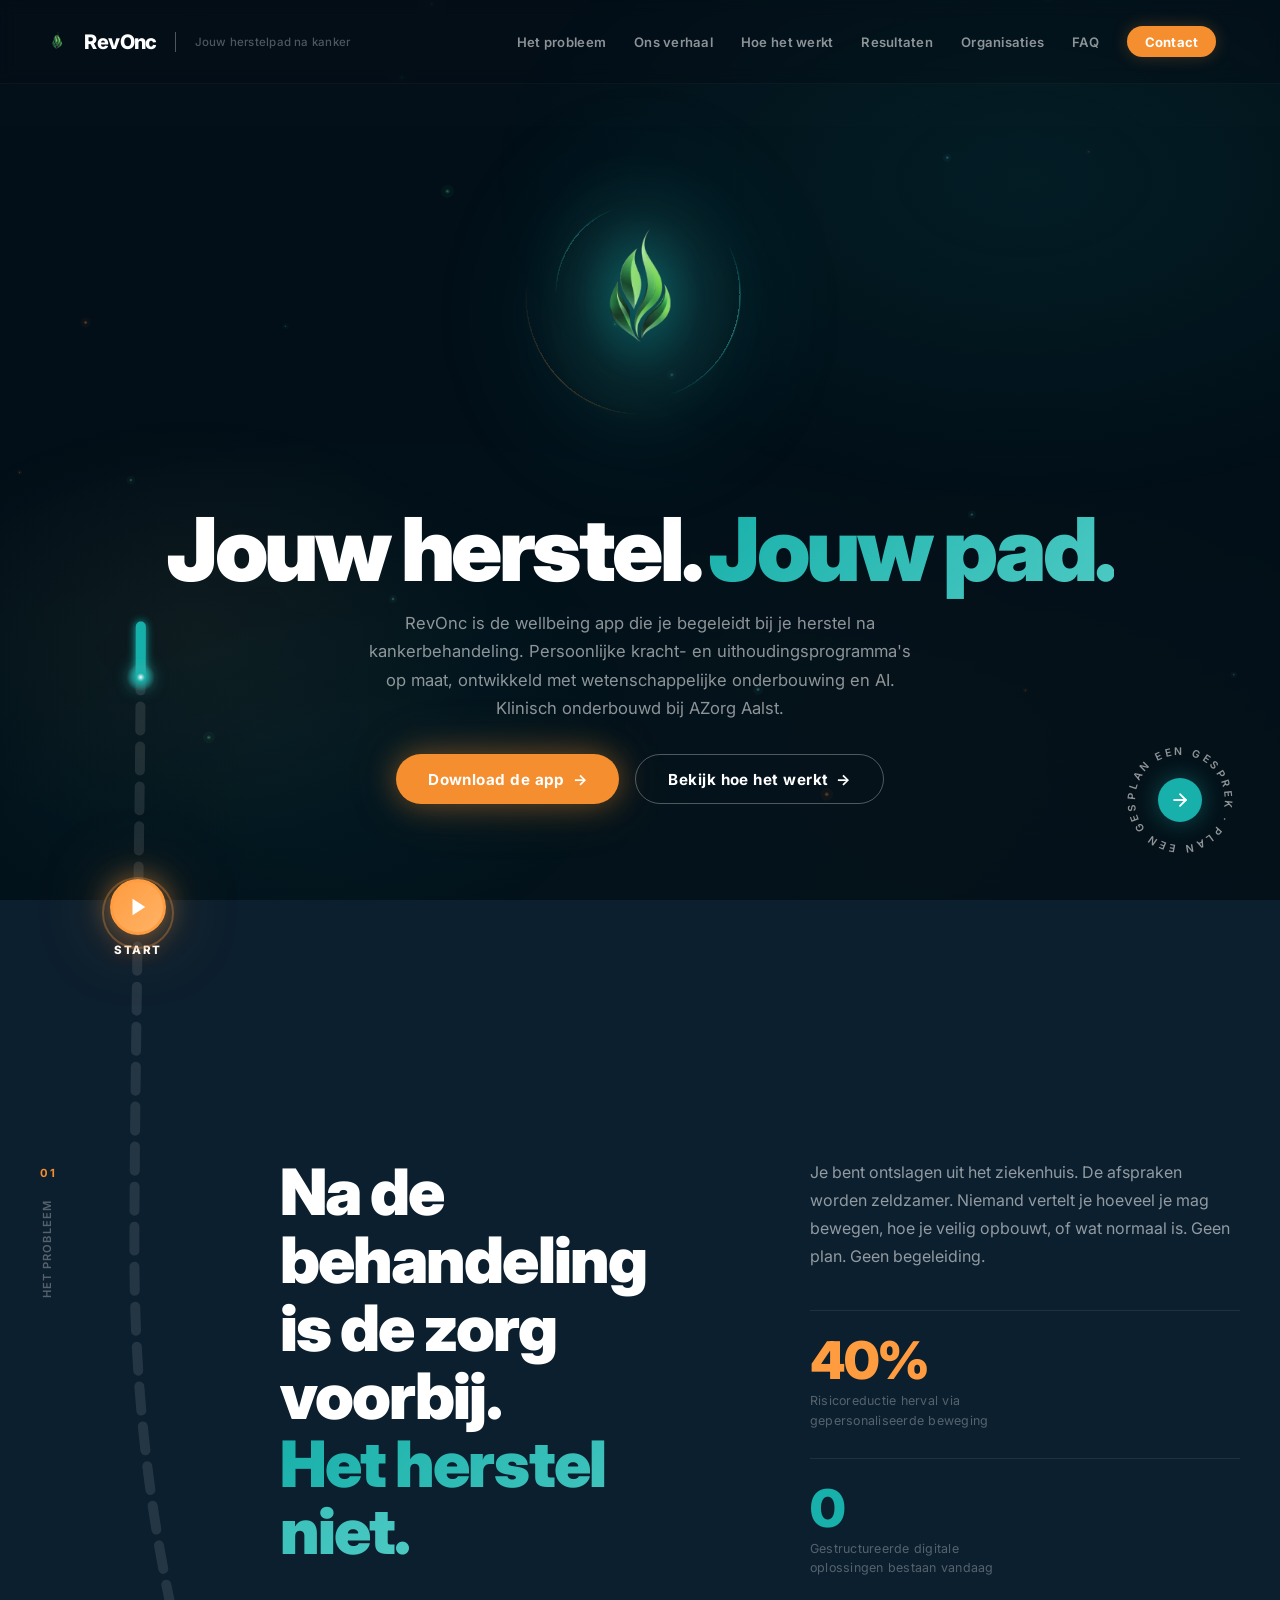
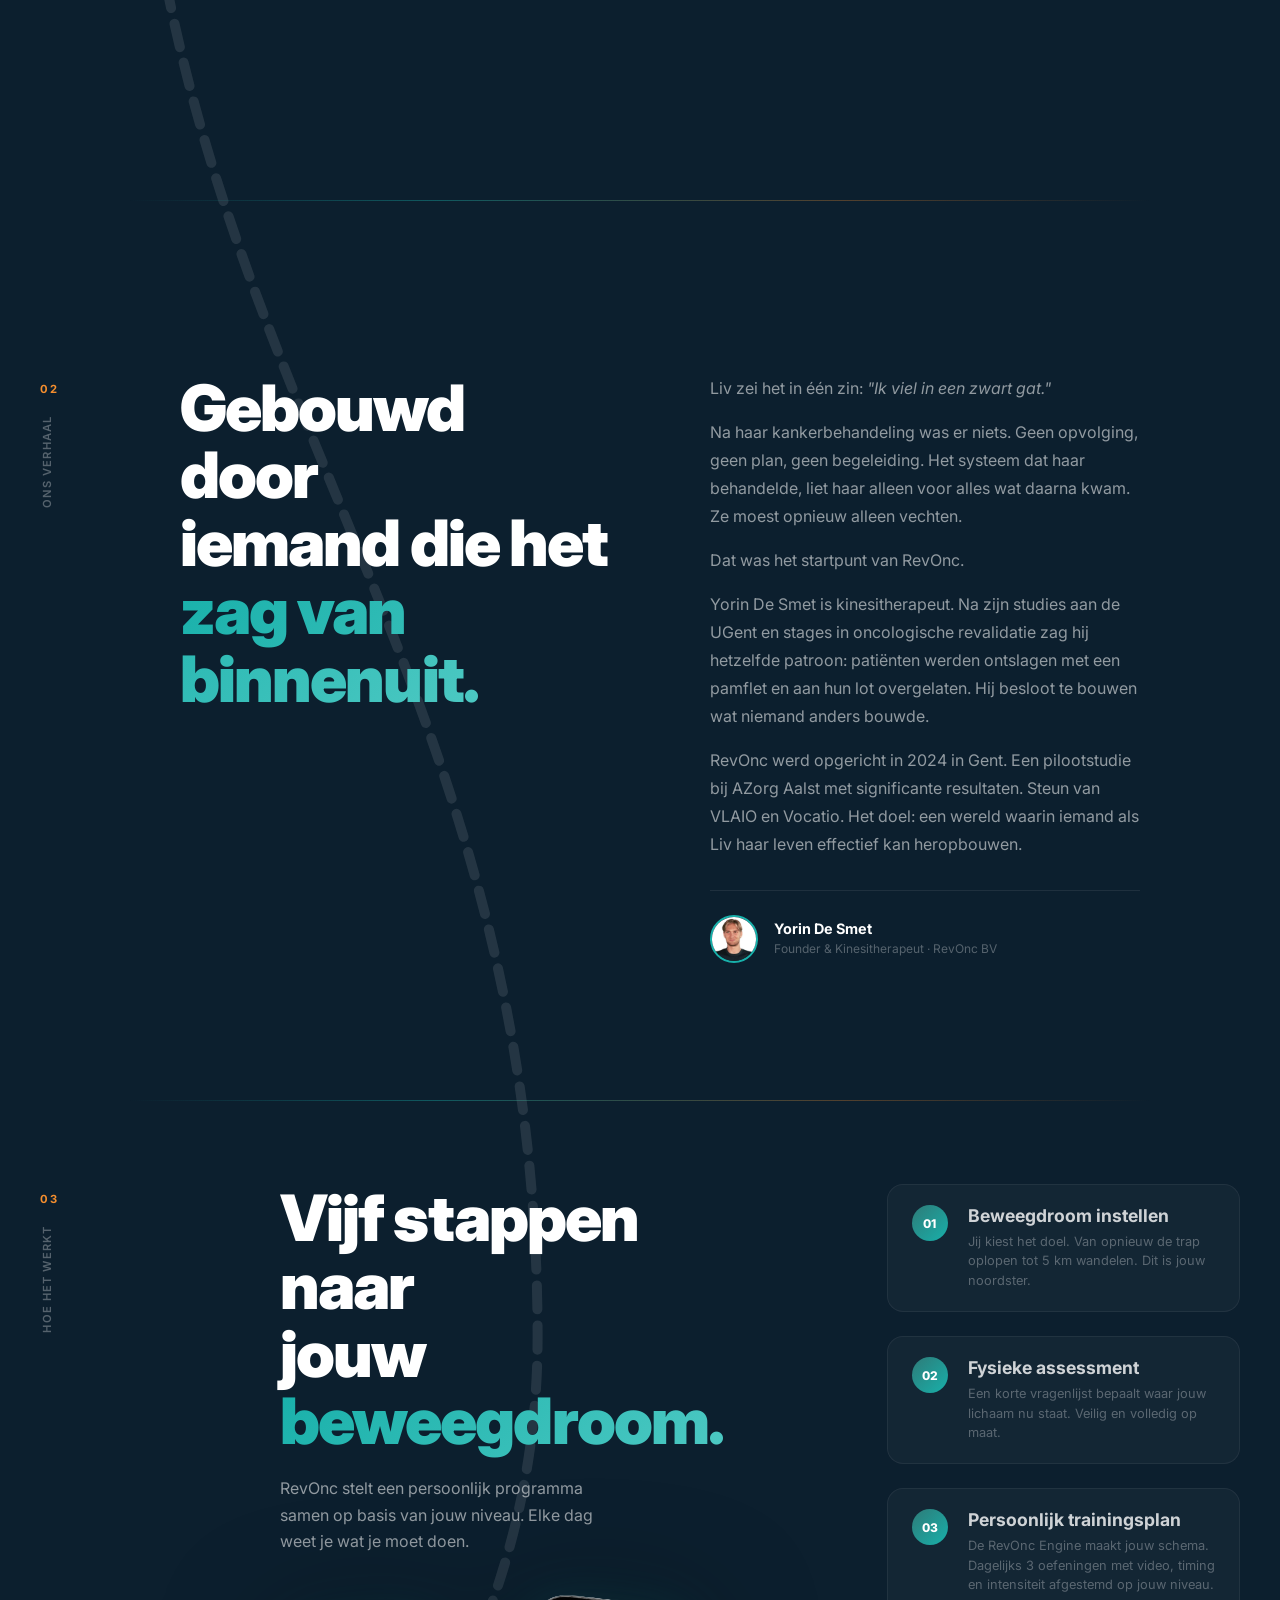
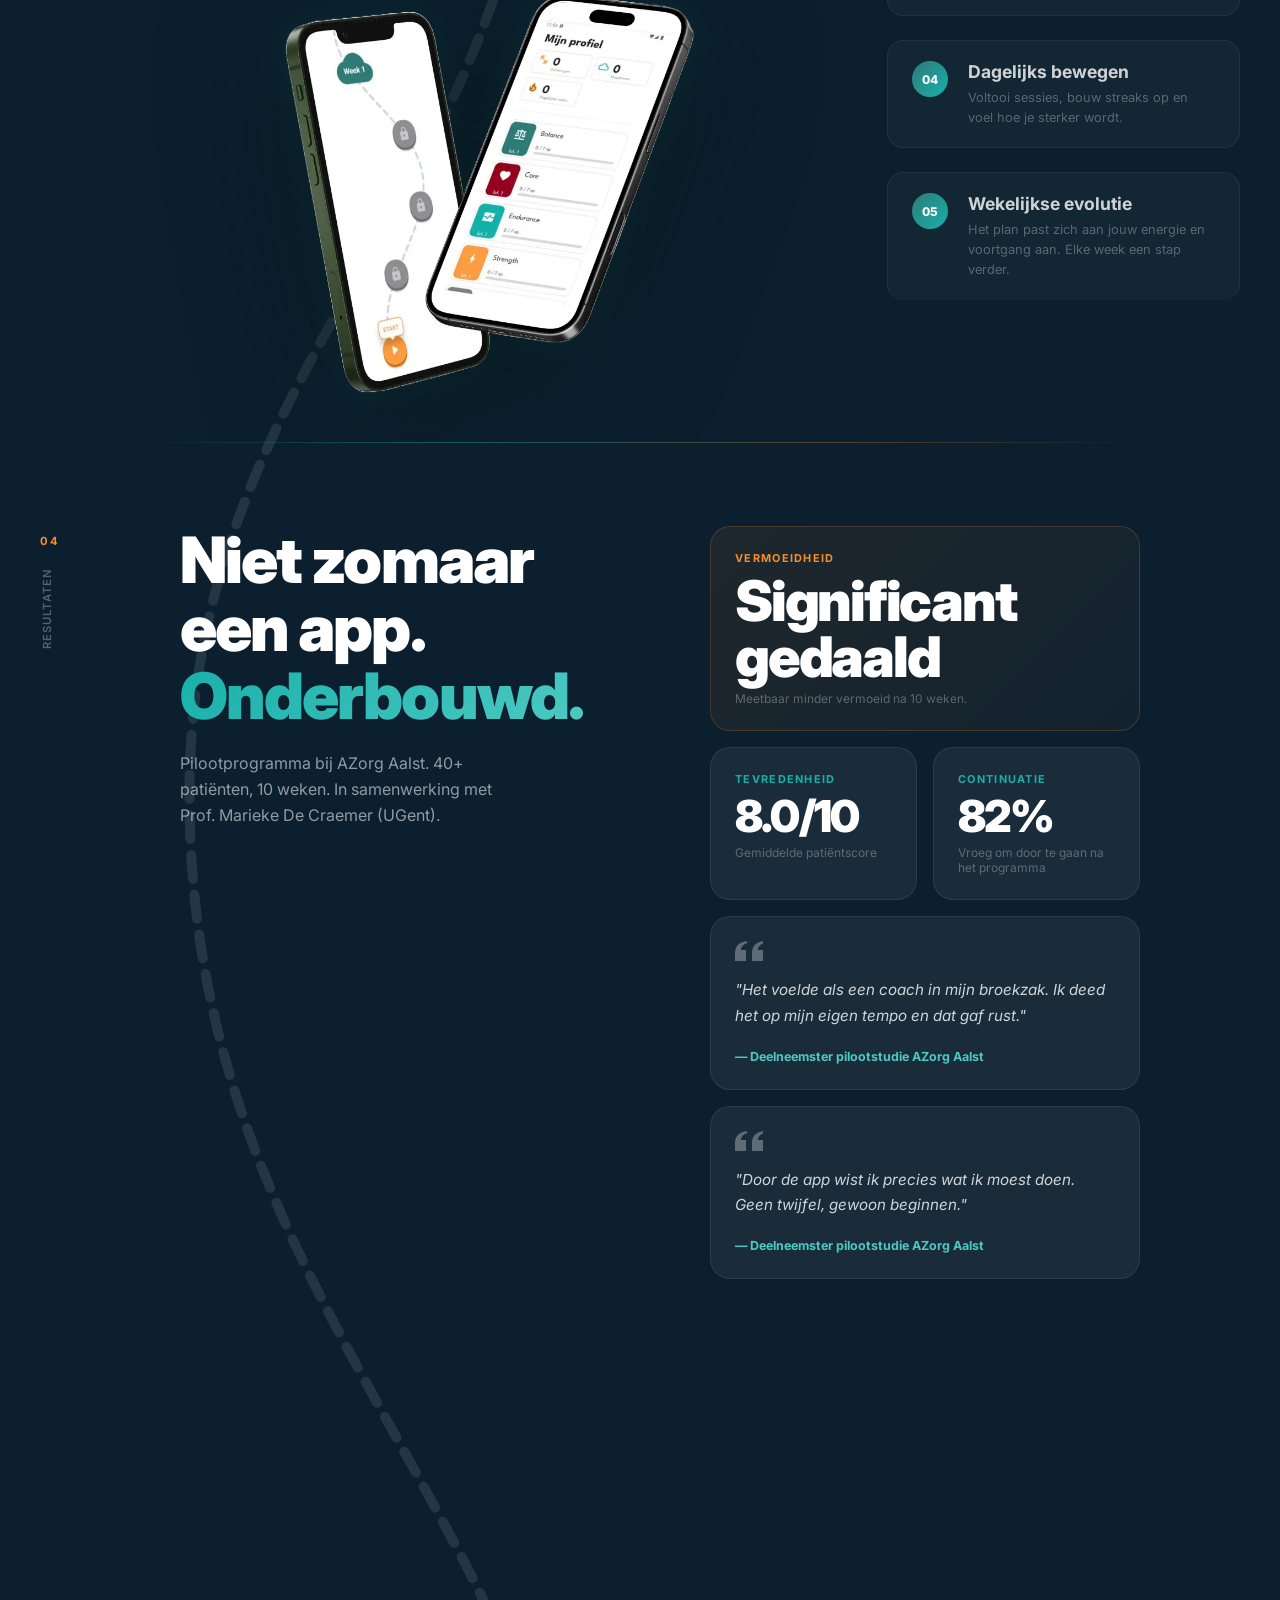
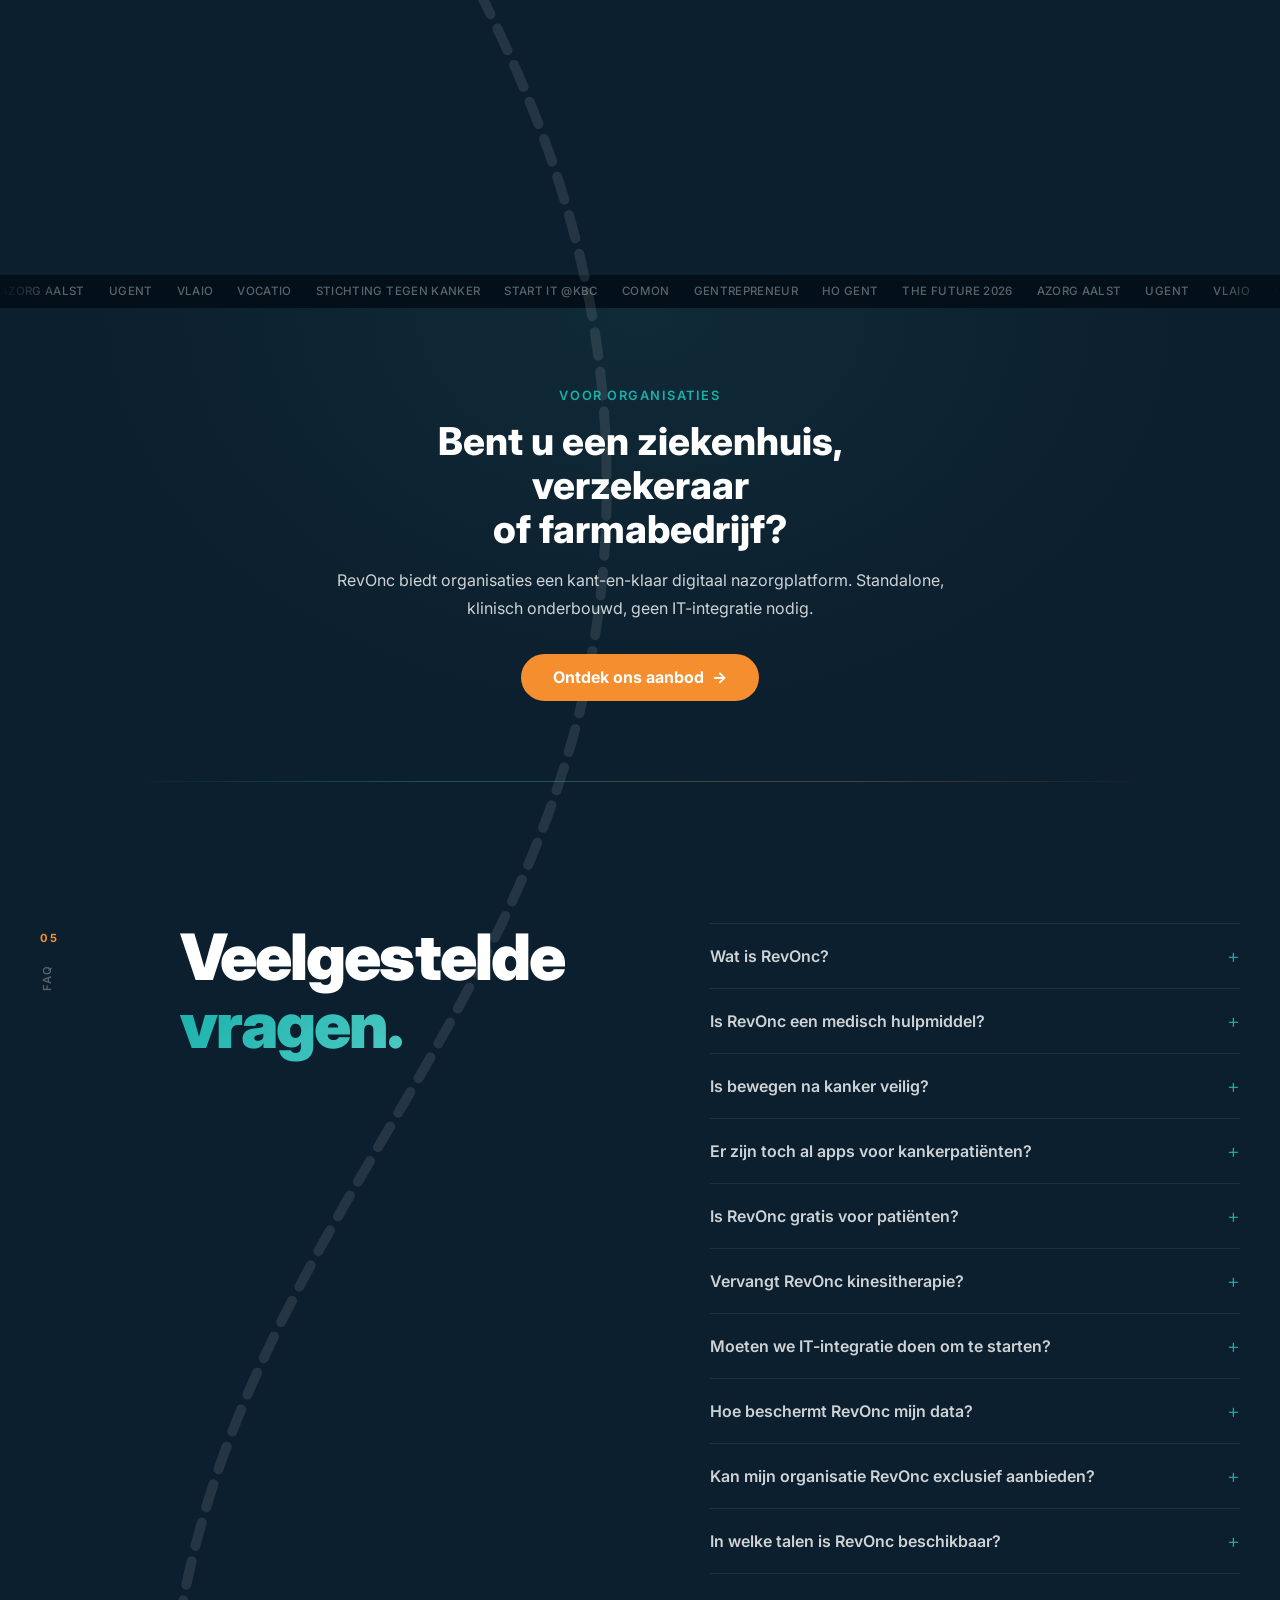
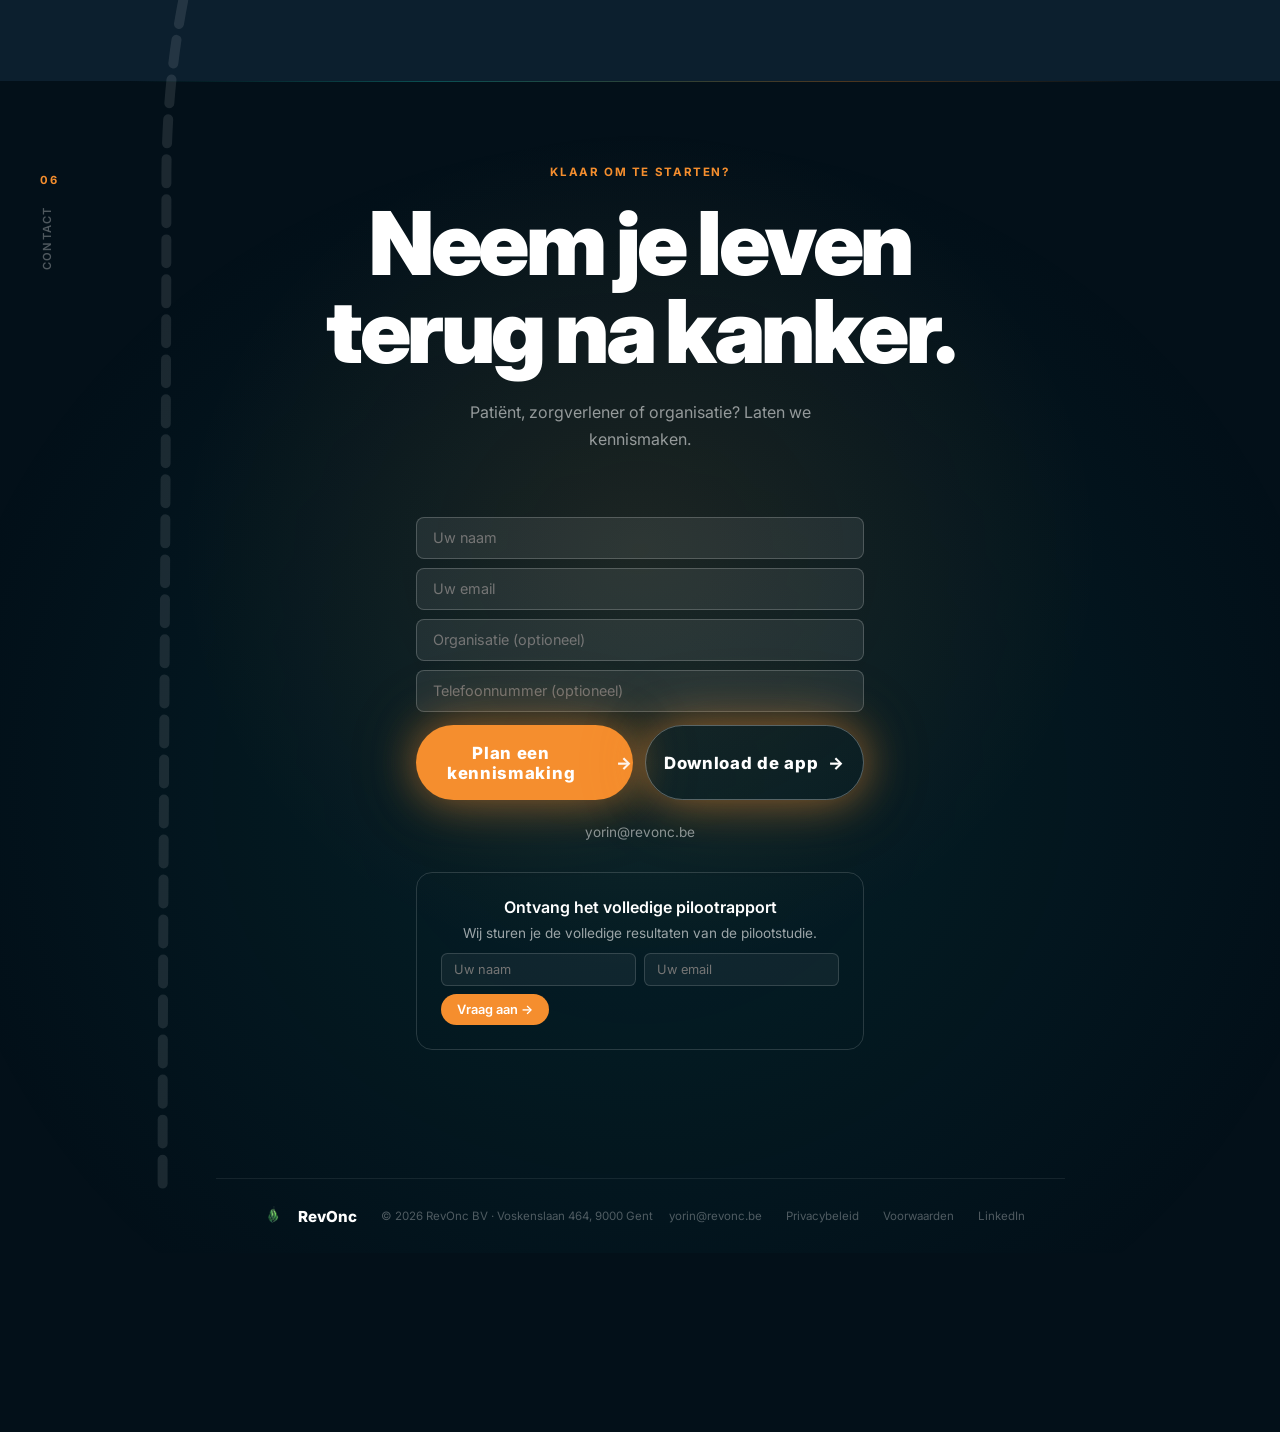
==== index.html @ f764481b "Add files via upload" ====
<!DOCTYPE html>
<html lang="nl">
<head>
  <meta charset="UTF-8" />
  <meta name="viewport" content="width=device-width, initial-scale=1.0" />
  <title>RevOnc — Neem je leven terug na kanker</title>
  <meta name="description" content="RevOnc helpt ex-kankerpatiënten sterker te worden na de behandeling. Gepersonaliseerde beweegprogramma's, dagelijkse begeleiding en wetenschappelijke onderbouwing. Gratis op iOS en Android." />
  <link rel="preconnect" href="https://fonts.googleapis.com" />
  <link rel="preconnect" href="https://fonts.gstatic.com" crossorigin />
  <link href="https://fonts.googleapis.com/css2?family=Inter:ital,wght@0,300;0,400;0,500;0,600;0,700;0,800;0,900;1,300;1,400&display=swap" rel="stylesheet" />
  <link rel="stylesheet" href="css/style_v2.css?v=14" />

  <!-- FAQPage Schema (JSON-LD) for GEO/SEO -->
  <script type="application/ld+json">
  {
    "@context": "https://schema.org",
    "@type": "FAQPage",
    "mainEntity": [
      {
        "@type": "Question",
        "name": "Wat is RevOnc?",
        "acceptedAnswer": {
          "@type": "Answer",
          "text": "RevOnc is een wellbeing app die je begeleidt bij je herstel na kankerbehandeling. Persoonlijke kracht- en uithoudingsprogramma's op maat van jouw niveau, ontwikkeld met wetenschappelijke onderbouwing en AI. Klinisch onderbouwd in een pilootstudie bij AZorg Aalst (43 patiënten, 10 weken). Gratis beschikbaar op iOS en Android."
        }
      },
      {
        "@type": "Question",
        "name": "Is RevOnc een medisch hulpmiddel?",
        "acceptedAnswer": {
          "@type": "Answer",
          "text": "Nee. RevOnc is een wellbeing en ondersteuningsapp. Geen MDR-classificatie, geen medisch hulpmiddel. Het vervangt geen medische zorg, maar vult het gat tussen ziekenhuisafspraken met gestructureerde begeleiding."
        }
      },
      {
        "@type": "Question",
        "name": "Is bewegen na kanker veilig?",
        "acceptedAnswer": {
          "@type": "Answer",
          "text": "Ja. Wetenschappelijk onderzoek toont aan dat bewegen veilig en effectief is na kankerbehandeling (ACSM-richtlijnen). De programma's zijn ontwikkeld met Prof. De Craemer (UGent) en getest in een pilootstudie bij AZorg Aalst met significante vermoeidheidsreductie."
        }
      },
      {
        "@type": "Question",
        "name": "Is RevOnc gratis voor patiënten?",
        "acceptedAnswer": {
          "@type": "Answer",
          "text": "Ja. Voor patiënten is RevOnc gratis beschikbaar via de App Store en Google Play. Organisaties (ziekenhuizen, verzekeraars, farmabedrijven) betalen een B2B-licentie."
        }
      },
      {
        "@type": "Question",
        "name": "Hoe beschermt RevOnc mijn data?",
        "acceptedAnswer": {
          "@type": "Answer",
          "text": "GDPR-compliant. Data gehost op AWS Frankfurt. Geen individuele patiëntdata gedeeld met derden. Organisaties zien alleen geaggregeerde inzichten."
        }
      },
      {
        "@type": "Question",
        "name": "In welke talen is RevOnc beschikbaar?",
        "acceptedAnswer": {
          "@type": "Answer",
          "text": "Nederlands, Frans en Engels."
        }
      }
    ]
  }
  </script>
</head>
<body data-section="0">

  <!-- ========================================================
       GLOBAL NAVIGATION (Bright Biotech style: logo left, Menu+ right)
       ======================================================== -->
  <nav class="nav" id="nav">
    <a href="#" class="nav__logo" aria-label="RevOnc">
      <img src="revonc logo.webp" alt="" class="nav__logo-img" aria-hidden="true" />
      <span class="nav__logo-text">RevOnc</span>
      <span class="nav__logo-divider"></span>
      <span class="nav__logo-tagline">Jouw herstelpad na kanker</span>
    </a>

    <div class="nav__links" id="navLinks">
      <a href="#probleem" class="nav__link" data-section="probleem">Het probleem</a>
      <a href="#verhaal" class="nav__link" data-section="verhaal">Ons verhaal</a>
      <a href="#droompad" class="nav__link" data-section="droompad">Hoe het werkt</a>
      <a href="#resultaten" class="nav__link" data-section="resultaten">Resultaten</a>
      <a href="voor-organisaties.html" class="nav__link">Organisaties</a>
      <a href="#faq" class="nav__link" data-section="faq">FAQ</a>
      <a href="#contact" class="nav__link nav__link--cta" data-section="contact">Contact</a>
    </div>

    <button class="nav__menu-btn" id="menuBtn" aria-expanded="false" aria-label="Menu openen">
      Menu <span class="nav__plus" id="menuPlus">+</span>
    </button>
  </nav>

  <!-- Full-screen overlay menu -->
  <div class="menu-overlay" id="menuOverlay" aria-hidden="true">
    <nav class="menu-overlay__nav">
      <a href="#probleem" class="menu-overlay__link" data-num="01">Het probleem</a>
      <a href="#verhaal" class="menu-overlay__link" data-num="02">Ons verhaal</a>
      <a href="#droompad" class="menu-overlay__link" data-num="03">Hoe het werkt</a>
      <a href="#resultaten" class="menu-overlay__link" data-num="04">Resultaten</a>
      <a href="voor-organisaties.html" class="menu-overlay__link" data-num="05">Organisaties</a>
      <a href="#faq" class="menu-overlay__link" data-num="06">FAQ</a>
      <a href="#contact" class="menu-overlay__link" data-num="07">Contact</a>
    </nav>
    <div class="menu-overlay__footer">
      <span>yorin@revonc.be</span>
      <span>Voskenslaan 464, Gent</span>
    </div>
  </div>

  <!-- ========================================================
       GLOBAL DROOMPAD — Full-page background path (behind all content)
       ======================================================== -->
  <div class="dp" id="dp" aria-hidden="true">
    <!-- Floating particles across entire viewport -->
    <div class="dp__particles" id="dpParticles"></div>

    <!-- SVG — path generated dynamically by JS to weave between content -->
    <svg class="dp__svg" id="dpSvg" viewBox="0 0 1000 7000" preserveAspectRatio="none">
      <defs>
        <linearGradient id="dpGrad" x1="0" y1="0" x2="0" y2="1">
          <stop offset="0%" stop-color="#18B0AA"/>
          <stop offset="50%" stop-color="#2E7B78"/>
          <stop offset="100%" stop-color="#FF9C40"/>
        </linearGradient>
        <radialGradient id="dpHeadGrad">
          <stop offset="0%" stop-color="#fff" stop-opacity="1"/>
          <stop offset="30%" stop-color="#18B0AA" stop-opacity="0.8"/>
          <stop offset="100%" stop-color="#18B0AA" stop-opacity="0"/>
        </radialGradient>
        <filter id="dpGlow" x="-50%" y="-50%" width="200%" height="200%">
          <feGaussianBlur stdDeviation="8" result="blur"/>
          <feMerge><feMergeNode in="blur"/><feMergeNode in="SourceGraphic"/></feMerge>
        </filter>
        <filter id="dpPathGlow" x="-10%" y="-10%" width="120%" height="120%">
          <feGaussianBlur stdDeviation="4" result="blur"/>
          <feMerge><feMergeNode in="blur"/><feMergeNode in="SourceGraphic"/></feMerge>
        </filter>
      </defs>
      <path class="dp__trail" id="dpTrail" d=""/>
      <path class="dp__active" id="dpPath" d=""/>
      <circle class="dp__head" id="dpHead" r="14" cx="0" cy="0" fill="url(#dpHeadGrad)" filter="url(#dpGlow)"/>
    </svg>
  </div>

  <!-- Stepping stones — outside .dp so they have their own z-index on body level -->
  <div class="dp__stone" id="dpStone0">
    <div class="dp__stone-ring"></div>
    <div class="dp__stone-dot" id="dpStoneIcon0"></div>
    <span class="dp__stone-label">Start</span>
  </div>
  <div class="dp__stone" id="dpStone1">
    <div class="dp__stone-ring"></div>
    <div class="dp__stone-dot" id="dpStoneIcon1"></div>
    <span class="dp__stone-label">Diagnose</span>
  </div>
  <div class="dp__stone" id="dpStone2">
    <div class="dp__stone-ring"></div>
    <div class="dp__stone-dot" id="dpStoneIcon2"></div>
    <span class="dp__stone-label">Jouw Pad</span>
  </div>
  <div class="dp__stone" id="dpStone3">
    <div class="dp__stone-ring"></div>
    <div class="dp__stone-dot" id="dpStoneIcon3"></div>
    <span class="dp__stone-label">Resultaten</span>
  </div>
  <div class="dp__stone" id="dpStone4">
    <div class="dp__stone-ring"></div>
    <div class="dp__stone-dot" id="dpStoneIcon4"></div>
    <span class="dp__stone-label">Jouw Droom</span>
  </div>

  <!-- Progressive warmth overlay -->
  <div class="dp__mood" id="dpMood"></div>

  <!-- ========================================================
       CIRCULAR CONTACT BUTTON (bottom-right — Bright Biotech style)
       ======================================================== -->
  <a href="#contact" class="contact-ring" id="contactRing" aria-label="Contacteer ons">
    <svg class="contact-ring__text" viewBox="0 0 120 120" width="120" height="120">
      <path id="circlePath" d="M 60,60 m -45,0 a 45,45 0 1,1 90,0 a 45,45 0 1,1 -90,0" fill="none"/>
      <text font-size="10.5" font-weight="600" letter-spacing="3" fill="currentColor" font-family="Inter, sans-serif" text-transform="uppercase">
        <textPath href="#circlePath">Plan een gesprek · Plan een gesprek · </textPath>
      </text>
    </svg>
    <div class="contact-ring__arrow">
      <svg width="20" height="20" viewBox="0 0 24 24" fill="none" stroke="currentColor" stroke-width="2.2" stroke-linecap="round" stroke-linejoin="round"><line x1="5" y1="12" x2="19" y2="12"/><polyline points="12 5 19 12 12 19"/></svg>
    </div>
  </a>

  <!-- ========================================================
       SECTION 1: HERO (Bright Biotech layout)
       ======================================================== -->
  <section class="panel panel--hero" id="panel-0" data-panel="0">
    <!-- Dark deep bg — will be replaced by Spline 3D scene -->
    <div class="panel__bg"></div>

    <!-- Hero vertical stack — orb top half, text bottom half -->
    <div class="hero-stack">
      <div class="hero-stack__orb">
        <div class="hero-object spline-slot" id="spline-hero" aria-hidden="true">
          <div class="orb-system">
            <div class="orb-system__ambient" aria-hidden="true"></div>
            <div class="orb-system__corona" aria-hidden="true"></div>
            <div class="orb-system__pulse" aria-hidden="true"></div>
            <div class="orb-system__tendril orb-system__tendril--1" aria-hidden="true"></div>
            <div class="orb-system__tendril orb-system__tendril--2" aria-hidden="true"></div>
            <div class="orb-system__tendril orb-system__tendril--3" aria-hidden="true"></div>
            <div class="orb-system__logo-wrap">
              <img src="revonc logo.webp" alt="RevOnc" class="orb-system__logo" />
              <div class="orb-system__shimmer" aria-hidden="true"></div>
            </div>
          </div>
        </div>
      </div>

      <div class="hero-stack__text">
        <h1 class="hero-content__title">Jouw herstel. <em>Jouw pad.</em></h1>
        <p class="hero-content__sub">RevOnc is de wellbeing app die je begeleidt bij je herstel na kankerbehandeling. Persoonlijke kracht- en uithoudingsprogramma's op maat, ontwikkeld met wetenschappelijke onderbouwing en AI. Klinisch onderbouwd bij AZorg Aalst.</p>
        <div class="hero-content__ctas">
          <a href="#" class="hero-content__cta hero-content__cta--primary" onclick="handleAppDownload(event)">Download de app <span>→</span></a>
          <a href="#droompad" class="hero-content__cta hero-content__cta--secondary">Bekijk hoe het werkt <span>→</span></a>
        </div>
        <p class="hero-content__note" style="display:none">Gratis op iOS en Android</p>
      </div>
    </div>
  </section>

  <!-- ========================================================
       SECTION 2: THE GAP / PROBLEEM
       ======================================================== -->
  <section class="panel panel--dark panel--path-left" id="probleem" data-panel="1">
    <div class="panel__grid">
      <div class="panel__label">
        <span class="panel__num">01</span>
        <span class="panel__cat">Het probleem</span>
      </div>

      <div class="panel__main">
        <h2 class="panel__title">Na de behandeling<br />is de zorg voorbij.<br /><em>Het herstel niet.</em></h2>
      </div>

      <div class="panel__aside">
        <p class="panel__body">
          Je bent ontslagen uit het ziekenhuis. De afspraken worden zeldzamer. Niemand vertelt je hoeveel je mag bewegen, hoe je veilig opbouwt, of wat normaal is. Geen plan. Geen begeleiding.
        </p>
        <div class="stat-stack">
          <div class="stat-item">
            <span class="stat-item__num" data-count="40" data-suffix="%">0%</span>
            <span class="stat-item__lbl">Risicoreductie herval via<br />gepersonaliseerde beweging</span>
          </div>
          <div class="stat-item">
            <span class="stat-item__num">0</span>
            <span class="stat-item__lbl">Gestructureerde digitale<br />oplossingen bestaan vandaag</span>
          </div>
        </div>
      </div>
    </div>
  </section>

  <!-- ========================================================
       SECTION 3: ONS VERHAAL (moved up — after Het probleem)
       ======================================================== -->
  <section class="panel panel--dark panel--path-right" id="verhaal" data-panel="2">
    <div class="panel__grid">
      <div class="panel__label">
        <span class="panel__num">02</span>
        <span class="panel__cat">Ons verhaal</span>
      </div>
      <div class="panel__main">
        <h2 class="panel__title">Gebouwd door<br />iemand die het<br /><em>zag van binnenuit.</em></h2>
      </div>
      <div class="panel__aside">
        <p class="panel__body">
          Liv zei het in één zin: <em>"Ik viel in een zwart gat."</em>
        </p>
        <p class="panel__body" style="margin-top:1rem">
          Na haar kankerbehandeling was er niets. Geen opvolging, geen plan, geen begeleiding. Het systeem dat haar behandelde, liet haar alleen voor alles wat daarna kwam. Ze moest opnieuw alleen vechten.
        </p>
        <p class="panel__body" style="margin-top:1rem">
          Dat was het startpunt van RevOnc.
        </p>
        <p class="panel__body" style="margin-top:1rem">
          Yorin De Smet is kinesitherapeut. Na zijn studies aan de UGent en stages in oncologische revalidatie zag hij hetzelfde patroon: patiënten werden ontslagen met een pamflet en aan hun lot overgelaten. Hij besloot te bouwen wat niemand anders bouwde.
        </p>
        <p class="panel__body" style="margin-top:1rem">
          RevOnc werd opgericht in 2024 in Gent. Een pilootstudie bij AZorg Aalst met significante resultaten. Steun van VLAIO en Vocatio. Het doel: een wereld waarin iemand als Liv haar leven effectief kan heropbouwen.
        </p>
        <div class="founder-card">
          <img src="yorin.webp" alt="Yorin De Smet" class="founder-card__avatar founder-card__avatar--photo" />
          <div>
            <strong class="founder-card__name">Yorin De Smet</strong>
            <span class="founder-card__title">Founder &amp; Kinesitherapeut · RevOnc BV</span>
          </div>
        </div>
      </div>
    </div>
  </section>

  <!-- ========================================================
       SECTION 4: HOE HET WERKT (5 stappen)
       ======================================================== -->
  <section class="panel panel--dark panel--path-left" id="droompad" data-panel="3">
    <div class="panel__grid">
      <div class="panel__label">
        <span class="panel__num">03</span>
        <span class="panel__cat">Hoe het werkt</span>
      </div>

      <div class="panel__main">
        <h2 class="panel__title">Vijf stappen naar<br />jouw<br /><em>beweegdroom.</em></h2>
        <p class="panel__sub">RevOnc stelt een persoonlijk programma samen op basis van jouw niveau. Elke dag weet je wat je moet doen.</p>
        <div class="mockup-showcase">
          <img src="mockups.webp" alt="RevOnc app — droompad en profiel schermen" class="mockup-showcase__img" />
        </div>
      </div>

      <div class="panel__aside">
        <div class="steps-list">
          <div class="step-row">
            <span class="step-row__num">01</span>
            <div class="step-row__body">
              <h3 class="step-row__title">Beweegdroom instellen</h3>
              <p class="step-row__desc">Jij kiest het doel. Van opnieuw de trap oplopen tot 5 km wandelen. Dit is jouw noordster.</p>
            </div>
          </div>
          <div class="step-row">
            <span class="step-row__num">02</span>
            <div class="step-row__body">
              <h3 class="step-row__title">Fysieke assessment</h3>
              <p class="step-row__desc">Een korte vragenlijst bepaalt waar jouw lichaam nu staat. Veilig en volledig op maat.</p>
            </div>
          </div>
          <div class="step-row">
            <span class="step-row__num">03</span>
            <div class="step-row__body">
              <h3 class="step-row__title">Persoonlijk trainingsplan</h3>
              <p class="step-row__desc">De RevOnc Engine maakt jouw schema. Dagelijks 3 oefeningen met video, timing en intensiteit afgestemd op jouw niveau.</p>
            </div>
          </div>
          <div class="step-row">
            <span class="step-row__num">04</span>
            <div class="step-row__body">
              <h3 class="step-row__title">Dagelijks bewegen</h3>
              <p class="step-row__desc">Voltooi sessies, bouw streaks op en voel hoe je sterker wordt.</p>
            </div>
          </div>
          <div class="step-row">
            <span class="step-row__num">05</span>
            <div class="step-row__body">
              <h3 class="step-row__title">Wekelijkse evolutie</h3>
              <p class="step-row__desc">Het plan past zich aan jouw energie en voortgang aan. Elke week een stap verder.</p>
            </div>
          </div>
        </div>
      </div>
    </div>
  </section>

  <!-- ========================================================
       SECTION 5: RESULTATEN / BEWIJS
       ======================================================== -->
  <section class="panel panel--dark panel--path-right" id="resultaten" data-panel="4">
    <div class="panel__grid">
      <div class="panel__label">
        <span class="panel__num">04</span>
        <span class="panel__cat">Resultaten</span>
      </div>

      <div class="panel__main">
        <h2 class="panel__title">Niet zomaar<br />een app.<br /><em>Onderbouwd.</em></h2>
        <p class="panel__sub">Pilootprogramma bij AZorg Aalst. 40+ patiënten, 10 weken. In samenwerking met Prof. Marieke De Craemer (UGent).</p>
      </div>

      <div class="panel__aside">
        <div class="proof-grid">
          <div class="proof-card proof-card--big">
            <span class="proof-card__label">Vermoeidheid</span>
            <div class="proof-card__num">Significant gedaald</div>
            <div class="proof-card__sub">Meetbaar minder vermoeid na 10 weken.</div>
          </div>
          <div class="proof-card">
            <span class="proof-card__label">Tevredenheid</span>
            <div class="proof-card__num" data-count="8.1" data-suffix="/10">0/10</div>
            <div class="proof-card__sub">Gemiddelde patiëntscore</div>
          </div>
          <div class="proof-card">
            <span class="proof-card__label">Continuatie</span>
            <div class="proof-card__num" data-count="83" data-suffix="%">0%</div>
            <div class="proof-card__sub">Vroeg om door te gaan na het programma</div>
          </div>
          <div class="proof-card proof-card--quote">
            <svg width="28" height="20" viewBox="0 0 28 20" fill="currentColor" style="opacity:0.3;margin-bottom:0.75rem"><path d="M0 20V12C0 5.4 3.8 1.4 11.4 0l1.2 2C8.4 3 6.2 5.4 5.8 9H11V20H0ZM17 20V12C17 5.4 20.8 1.4 28.4 0l1.2 2C25.4 3 23.2 5.4 22.8 9H28V20H17Z"/></svg>
            <p>"Het voelde als een coach in mijn broekzak. Ik deed het op mijn eigen tempo en dat gaf rust."</p>
            <strong>— Deelneemster pilootstudie AZorg Aalst</strong>
          </div>
          <div class="proof-card proof-card--quote">
            <svg width="28" height="20" viewBox="0 0 28 20" fill="currentColor" style="opacity:0.3;margin-bottom:0.75rem"><path d="M0 20V12C0 5.4 3.8 1.4 11.4 0l1.2 2C8.4 3 6.2 5.4 5.8 9H11V20H0ZM17 20V12C17 5.4 20.8 1.4 28.4 0l1.2 2C25.4 3 23.2 5.4 22.8 9H28V20H17Z"/></svg>
            <p>"Door de app wist ik precies wat ik moest doen. Geen twijfel, gewoon beginnen."</p>
            <strong>— Deelneemster pilootstudie AZorg Aalst</strong>
          </div>
          <div class="proof-card proof-card--quote">
            <svg width="28" height="20" viewBox="0 0 28 20" fill="currentColor" style="opacity:0.3;margin-bottom:0.75rem"><path d="M0 20V12C0 5.4 3.8 1.4 11.4 0l1.2 2C8.4 3 6.2 5.4 5.8 9H11V20H0ZM17 20V12C17 5.4 20.8 1.4 28.4 0l1.2 2C25.4 3 23.2 5.4 22.8 9H28V20H17Z"/></svg>
            <p>"Ik merkte dat ik weer zin had om te bewegen. Dat had ik lang niet meer gevoeld."</p>
            <strong>— Deelneemster pilootstudie AZorg Aalst</strong>
          </div>
        </div>

        <!-- Lead magnet CTA — inline Formsubmit form -->
        <div class="proof-card" style="margin-top:2rem;text-align:center;padding:2rem">
          <h3 style="font-size:1.25rem;margin-bottom:0.5rem">Ontvang het volledige pilootrapport</h3>
          <p style="opacity:0.7;margin-bottom:1rem">Vul je gegevens in en wij sturen je de resultaten van de pilootstudie.</p>
          <form action="https://formsubmit.co/yorin@revonc.be" method="POST" style="display:flex;flex-direction:column;gap:0.5rem;max-width:20rem;margin:0 auto">
            <input type="hidden" name="_subject" value="📄 Pilootrapport aanvraag">
            <input type="hidden" name="_captcha" value="false">
            <input type="hidden" name="_template" value="table">
            <input type="hidden" name="_next" value="https://xandervv.github.io/website-revonc-demo/">
            <input type="hidden" name="_autoresponse" value="Bedankt voor je interesse! Yorin neemt zo snel mogelijk contact met je op en stuurt je het pilootrapport. — Team RevOnc">
            <input type="hidden" name="formulier" value="Pilootrapport aanvraag (resultaten-sectie)">
            <input type="text" name="naam" placeholder="Uw naam" required style="padding:0.6rem 1rem;border-radius:0.5rem;border:1px solid rgba(255,255,255,0.15);background:rgba(255,255,255,0.05);color:#fff;font-size:0.85rem">
            <input type="email" name="email" placeholder="Uw email" required style="padding:0.6rem 1rem;border-radius:0.5rem;border:1px solid rgba(255,255,255,0.15);background:rgba(255,255,255,0.05);color:#fff;font-size:0.85rem">
            <input type="text" name="organisatie" placeholder="Organisatie (optioneel)" style="padding:0.6rem 1rem;border-radius:0.5rem;border:1px solid rgba(255,255,255,0.15);background:rgba(255,255,255,0.05);color:#fff;font-size:0.85rem">
            <button type="submit" style="padding:0.6rem 1.5rem;border-radius:2rem;border:none;background:var(--orange-cta);color:#fff;font-weight:600;font-size:0.85rem;cursor:pointer;margin-top:0.25rem">Vraag het rapport aan →</button>
          </form>
        </div>
      </div>
    </div>
  </section>

  <!-- ========================================================
       TRUST BAR (thinner/finer per Yorin feedback)
       ======================================================== -->
  <section id="trust" style="padding:0.6rem 0;overflow:hidden;position:relative">
    <div class="trust-track">
      <div class="trust-track__inner">
        <span>AZorg Aalst</span>
        <span>UGent</span>
        <span>VLAIO</span>
        <span>Vocatio</span>
        <span>Stichting Tegen Kanker</span>
        <span>Start it @KBC</span>
        <span>Comon</span>
        <span>Gentrepreneur</span>
        <span>HO Gent</span>
        <span>The Future 2026</span>
        <!-- Duplicate for seamless loop -->
        <span>AZorg Aalst</span>
        <span>UGent</span>
        <span>VLAIO</span>
        <span>Vocatio</span>
        <span>Stichting Tegen Kanker</span>
        <span>Start it @KBC</span>
        <span>Comon</span>
        <span>Gentrepreneur</span>
        <span>HO Gent</span>
        <span>The Future 2026</span>
      </div>
    </div>
  </section>

  <!-- ========================================================
       ORGANISATIES BRIDGE
       ======================================================== -->
  <section class="panel panel--dark" id="org-bridge" style="padding:5rem 2rem;min-height:auto;text-align:center;position:relative;overflow:hidden">
    <div style="position:absolute;inset:0;background:radial-gradient(ellipse at 50% 0%, rgba(46,123,120,0.12) 0%, transparent 60%);pointer-events:none"></div>
    <div style="max-width:38rem;margin:0 auto;position:relative;z-index:3">
      <span style="font-size:0.8rem;font-weight:600;letter-spacing:0.12em;text-transform:uppercase;color:var(--teal-500);display:block;margin-bottom:1rem">Voor organisaties</span>
      <h2 style="font-size:clamp(1.6rem,3vw,2.4rem);font-weight:800;line-height:1.15;margin-bottom:1rem">Bent u een ziekenhuis, verzekeraar<br />of farmabedrijf?</h2>
      <p style="font-size:1rem;line-height:1.7;color:var(--white-80);margin-bottom:2rem">RevOnc biedt organisaties een kant-en-klaar digitaal nazorgplatform. Standalone, klinisch onderbouwd, geen IT-integratie nodig.</p>
      <a href="voor-organisaties.html" style="display:inline-flex;align-items:center;gap:0.5rem;padding:0.85rem 2rem;background:var(--orange-cta);color:#fff;font-weight:700;border-radius:3rem;text-decoration:none;font-size:1rem;transition:transform 0.2s,box-shadow 0.2s" onmouseover="this.style.transform='translateY(-2px)';this.style.boxShadow='0 8px 24px rgba(245,142,46,0.3)'" onmouseout="this.style.transform='';this.style.boxShadow=''">Ontdek ons aanbod <span>&#8594;</span></a>
    </div>
  </section>

  <!-- ========================================================
       SECTION 6: FAQ
       ======================================================== -->
  <section class="panel panel--dark" id="faq" data-panel="5">
    <div class="panel__grid">
      <div class="panel__label">
        <span class="panel__num">05</span>
        <span class="panel__cat">FAQ</span>
      </div>

      <div class="panel__main">
        <h2 class="panel__title">Veelgestelde<br /><em>vragen.</em></h2>
      </div>

      <div class="panel__aside">
        <div class="faq-list">
          <details class="faq-item">
            <summary class="faq-item__q">Wat is RevOnc?</summary>
            <p class="faq-item__a">RevOnc is een wellbeing app die je begeleidt bij je herstel na kankerbehandeling. Persoonlijke kracht- en uithoudingsprogramma's op maat van jouw niveau, ontwikkeld met wetenschappelijke onderbouwing en AI. Klinisch onderbouwd in een pilootstudie bij AZorg Aalst (43 patiënten, 10 weken). Gratis beschikbaar op iOS en Android.</p>
          </details>
          <details class="faq-item">
            <summary class="faq-item__q">Is RevOnc een medisch hulpmiddel?</summary>
            <p class="faq-item__a">Nee. RevOnc is een wellbeing en ondersteuningsapp. Geen MDR-classificatie, geen medisch hulpmiddel. Het vervangt geen medische zorg, maar vult het gat tussen ziekenhuisafspraken met gestructureerde begeleiding.</p>
          </details>
          <details class="faq-item">
            <summary class="faq-item__q">Is bewegen na kanker veilig?</summary>
            <p class="faq-item__a">Ja. Wetenschappelijk onderzoek toont aan dat bewegen veilig en effectief is na kankerbehandeling (ACSM-richtlijnen). De programma's zijn ontwikkeld met Prof. De Craemer (UGent) en getest in een pilootstudie bij AZorg Aalst met significante vermoeidheidsreductie.</p>
          </details>
          <details class="faq-item">
            <summary class="faq-item__q">Er zijn toch al apps voor kankerpatiënten?</summary>
            <p class="faq-item__a">De meeste digitale nazorgtools zien minder dan 20% engagement op lange termijn. RevOnc is anders: gebouwd door een kinesitherapeut, niet door een tech-team. De pilootstudie toonde 8.1/10 tevredenheid en 83% van de deelnemers vroeg om door te gaan. Gamificatie, personalisatie en dagelijkse begeleiding maken het verschil.</p>
          </details>
          <details class="faq-item">
            <summary class="faq-item__q">Is RevOnc gratis voor patiënten?</summary>
            <p class="faq-item__a">Ja. Voor patiënten is RevOnc gratis beschikbaar via de App Store en Google Play. Organisaties (ziekenhuizen, verzekeraars, farmabedrijven) betalen een B2B-licentie.</p>
          </details>
          <details class="faq-item">
            <summary class="faq-item__q">Vervangt RevOnc kinesitherapie?</summary>
            <p class="faq-item__a">Nee. RevOnc is complementair. Het vult het gat tussen sessies en geeft structuur aan je dagelijkse beweging thuis. Je kinesitherapeut blijft je primaire begeleider. RevOnc geeft hem of haar ook zicht op je voortgang.</p>
          </details>
          <details class="faq-item">
            <summary class="faq-item__q">Moeten we IT-integratie doen om te starten?</summary>
            <p class="faq-item__a">Nee. RevOnc is standalone. Patiënten downloaden de app, geen IT-integratie nodig. Integratie met uw EMR is optioneel en kan in fase 2 als de pilot positief is.</p>
          </details>
          <details class="faq-item">
            <summary class="faq-item__q">Hoe beschermt RevOnc mijn data?</summary>
            <p class="faq-item__a">GDPR-compliant. Data gehost op AWS Frankfurt. Geen individuele patiëntdata gedeeld met derden. Organisaties zien alleen geaggregeerde inzichten.</p>
          </details>
          <details class="faq-item">
            <summary class="faq-item__q">Kan mijn organisatie RevOnc exclusief aanbieden?</summary>
            <p class="faq-item__a">Exclusiviteit is een optie. We bieden segment-exclusiviteit of volledige exclusiviteit aan, afhankelijk van het partnership-niveau. Neem contact op om de mogelijkheden te bespreken.</p>
          </details>
          <details class="faq-item">
            <summary class="faq-item__q">In welke talen is RevOnc beschikbaar?</summary>
            <p class="faq-item__a">Nederlands, Frans en Engels.</p>
          </details>
        </div>
      </div>
    </div>
  </section>

  <!-- ========================================================
       SECTION 7: CONTACT / CTA
       ======================================================== -->
  <section class="panel panel--hero" id="contact" data-panel="6">
    <div class="panel__bg panel__bg--contact"></div>

    <div class="panel__label panel__label--contact">
      <span class="panel__num">06</span>
      <span class="panel__cat">Contact</span>
    </div>

    <div class="contact-center">
      <span class="contact-center__eyebrow">Klaar om te starten?</span>
      <h2 class="contact-center__title">Neem je leven<br />terug na kanker.</h2>
      <p class="contact-center__sub">
        Patiënt, zorgverlener of organisatie? Laten we kennismaken.
      </p>

      <!-- Contact form — Formsubmit -->
      <form action="https://formsubmit.co/yorin@revonc.be" method="POST" style="width:100%;max-width:28rem;margin:1.5rem auto 0;display:flex;flex-direction:column;gap:0.6rem">
        <input type="hidden" name="_subject" value="🤝 Kennismaking aanvraag">
        <input type="hidden" name="_captcha" value="false">
        <input type="hidden" name="_template" value="table">
        <input type="hidden" name="_next" value="https://xandervv.github.io/website-revonc-demo/">
        <input type="hidden" name="_autoresponse" value="Bedankt voor je bericht! Yorin neemt zo snel mogelijk contact met je op om een kennismaking in te plannen. — Team RevOnc">
        <input type="hidden" name="formulier" value="Kennismaking (contact-sectie)">
        <input type="text" name="naam" placeholder="Uw naam" required style="width:100%;box-sizing:border-box;padding:0.7rem 1rem;border-radius:0.5rem;border:1px solid rgba(255,255,255,0.2);background:rgba(255,255,255,0.08);color:#fff;font-size:0.9rem;font-family:inherit">
        <input type="email" name="email" placeholder="Uw email" required style="width:100%;box-sizing:border-box;padding:0.7rem 1rem;border-radius:0.5rem;border:1px solid rgba(255,255,255,0.2);background:rgba(255,255,255,0.08);color:#fff;font-size:0.9rem;font-family:inherit">
        <input type="text" name="organisatie" placeholder="Organisatie (optioneel)" style="width:100%;box-sizing:border-box;padding:0.7rem 1rem;border-radius:0.5rem;border:1px solid rgba(255,255,255,0.2);background:rgba(255,255,255,0.08);color:#fff;font-size:0.9rem;font-family:inherit">
        <input type="tel" name="telefoon" placeholder="Telefoonnummer (optioneel)" style="width:100%;box-sizing:border-box;padding:0.7rem 1rem;border-radius:0.5rem;border:1px solid rgba(255,255,255,0.2);background:rgba(255,255,255,0.08);color:#fff;font-size:0.9rem;font-family:inherit">
        <div style="display:flex;gap:0.75rem;margin-top:0.25rem;width:100%">
          <button type="submit" class="contact-center__btn" style="flex:1;border:none;cursor:pointer;font-family:inherit;box-sizing:border-box;justify-content:center;padding:1.1rem 0;font-size:1.05rem;font-weight:800">Plan een kennismaking <span>→</span></button>
          <a href="#" class="contact-center__btn" style="flex:1;text-align:center;background:transparent;border:1px solid rgba(255,255,255,0.3);box-sizing:border-box;justify-content:center;text-decoration:none;padding:1.1rem 0;font-size:1.05rem;font-weight:800" onclick="handleAppDownload(event)">Download de app <span>→</span></a>
        </div>
      </form>

      <p style="margin-top:1.5rem;opacity:0.5;font-size:0.85rem">yorin@revonc.be</p>

      <!-- Lead magnet (herhaling) -->
      <div style="margin-top:2rem;padding:1.5rem;border:1px solid rgba(255,255,255,0.15);border-radius:1rem;max-width:28rem;margin-left:auto;margin-right:auto">
        <p style="font-weight:600;margin-bottom:0.5rem">Ontvang het volledige pilootrapport</p>
        <p style="opacity:0.6;font-size:0.85rem;margin-bottom:0.75rem">Wij sturen je de volledige resultaten van de pilootstudie.</p>
        <form action="https://formsubmit.co/yorin@revonc.be" method="POST" style="display:flex;gap:0.5rem;flex-wrap:wrap">
          <input type="hidden" name="_subject" value="📄 Pilootrapport aanvraag">
          <input type="hidden" name="_captcha" value="false">
          <input type="hidden" name="_template" value="table">
          <input type="hidden" name="_next" value="https://xandervv.github.io/website-revonc-demo/">
          <input type="hidden" name="_autoresponse" value="Bedankt voor je interesse! Yorin neemt zo snel mogelijk contact met je op en stuurt je het pilootrapport. — Team RevOnc">
          <input type="hidden" name="formulier" value="Pilootrapport aanvraag (contact-sectie)">
          <input type="text" name="naam" placeholder="Uw naam" required style="flex:1;min-width:10rem;padding:0.5rem 0.75rem;border-radius:0.4rem;border:1px solid rgba(255,255,255,0.15);background:rgba(255,255,255,0.05);color:#fff;font-size:0.8rem;font-family:inherit">
          <input type="email" name="email" placeholder="Uw email" required style="flex:1;min-width:10rem;padding:0.5rem 0.75rem;border-radius:0.4rem;border:1px solid rgba(255,255,255,0.15);background:rgba(255,255,255,0.05);color:#fff;font-size:0.8rem;font-family:inherit">
          <button type="submit" style="padding:0.5rem 1rem;border-radius:2rem;border:none;background:var(--orange-cta);color:#fff;font-weight:600;font-size:0.8rem;cursor:pointer;font-family:inherit;white-space:nowrap">Vraag aan →</button>
        </form>
      </div>
    </div>

    <!-- Footer bar -->
    <footer class="footer">
      <div class="footer__left">
        <a href="#" class="footer__logo" aria-label="RevOnc">
          <img src="revonc logo.webp" alt="" class="nav__logo-img" aria-hidden="true" />
          <span>RevOnc</span>
        </a>
        <span class="footer__copy">© 2026 RevOnc BV · Voskenslaan 464, 9000 Gent</span>
      </div>
      <div class="footer__right">
        <a href="mailto:yorin@revonc.be">yorin@revonc.be</a>
        <a href="https://revonc.be/privacy" target="_blank" rel="noopener">Privacybeleid</a>
        <a href="https://revonc.be/voorwaarden" target="_blank" rel="noopener">Voorwaarden</a>
        <a href="https://www.linkedin.com/company/revonc" target="_blank" rel="noopener">LinkedIn</a>
      </div>
    </footer>
  </section>


  <!-- QR Modal (hidden, shown on desktop "Download de app" click) -->
  <div id="qrModal" role="dialog" aria-modal="true" aria-label="Download RevOnc" style="display:none;position:fixed;inset:0;z-index:9999;background:rgba(3,16,25,0.85);backdrop-filter:blur(8px);-webkit-backdrop-filter:blur(8px);align-items:center;justify-content:center">
    <div style="background:#0d1f2d;border:1px solid rgba(255,255,255,0.12);border-radius:1.25rem;padding:2.5rem 2rem;max-width:20rem;width:90vw;text-align:center;position:relative">
      <button onclick="closeQrModal()" aria-label="Sluiten" style="position:absolute;top:1rem;right:1rem;background:none;border:none;color:rgba(255,255,255,0.5);font-size:1.5rem;cursor:pointer;line-height:1">&#x2715;</button>
      <p style="font-size:0.75rem;text-transform:uppercase;letter-spacing:0.12em;color:var(--teal-500);margin-bottom:1rem;font-weight:600">Download RevOnc</p>
      <p style="font-size:1.05rem;font-weight:700;margin-bottom:1.5rem;color:#fff;line-height:1.4">Scan met je telefoon om<br/>de app te downloaden</p>
      <div style="background:#fff;border-radius:0.75rem;padding:1rem;display:inline-block;margin-bottom:1.5rem">
        <img src="revonc-qr.svg" alt="QR code RevOnc app" width="160" height="160" />
      </div>
      <p style="font-size:0.8rem;color:rgba(255,255,255,0.45);margin:0">Gratis op iOS en Android</p>
    </div>
  </div>

  <script>
  /* --- App Download: QR modal (desktop) + store redirect (mobile) --- */
  var IOS_URL     = '#'; // TODO: App Store URL wanneer live
  var ANDROID_URL = '#'; // TODO: Play Store URL wanneer live

  function getDeviceType() {
    var ua = navigator.userAgent;
    if (/android/i.test(ua)) return 'android';
    if (/iPad|iPhone|iPod/.test(ua) ||
        (navigator.platform === 'MacIntel' && navigator.maxTouchPoints > 1)) return 'ios';
    return 'desktop';
  }

  function handleAppDownload(e) {
    e.preventDefault();
    var device = getDeviceType();
    if (device === 'ios' && IOS_URL !== '#') { window.location.href = IOS_URL; return; }
    if (device === 'android' && ANDROID_URL !== '#') { window.location.href = ANDROID_URL; return; }
    if (device !== 'desktop') {
      // Mobile but no store URL yet — show coming soon toast
      showToast('De app is binnenkort beschikbaar in de App Store en Google Play!');
      return;
    }
    openQrModal();
  }

  function openQrModal() {
    var m = document.getElementById('qrModal');
    m.style.display = 'flex';
    document.addEventListener('keydown', _qrEsc);
  }

  function closeQrModal() {
    document.getElementById('qrModal').style.display = 'none';
    document.removeEventListener('keydown', _qrEsc);
  }

  function _qrEsc(e) { if (e.key === 'Escape') closeQrModal(); }

  function showToast(msg) {
    var t = document.createElement('div');
    t.textContent = msg;
    t.style.cssText = 'position:fixed;bottom:2rem;left:50%;transform:translateX(-50%);background:#1BB0AA;color:#fff;padding:1rem 1.5rem;border-radius:0.75rem;font-size:0.95rem;font-weight:600;z-index:9999;opacity:0;transition:opacity 0.3s;max-width:90vw;text-align:center';
    document.body.appendChild(t);
    requestAnimationFrame(function() { t.style.opacity = '1'; });
    setTimeout(function() { t.style.opacity = '0'; setTimeout(function() { t.remove(); }, 300); }, 3500);
  }

  document.getElementById('qrModal').addEventListener('click', function(e) {
    if (e.target === this) closeQrModal();
  });
  </script>

  <script src="js/full-page-sparks.js?v=2" defer></script>
  <script src="js/main_v2.js?v=15" defer></script>
</body>
</html>
---- css/style_v2.css ----
/* ============================================================
   REVONC — Bright Biotech-inspired Design System
   Dark full-bleed, editorial typography, centered hero object,
   massive overlapping headline, minimal nav, circular CTA.
   ============================================================ */

/* ============================================================
   1. TOKENS
   ============================================================ */
:root {
  /* Backgrounds — dark website theme */
  --bg-deep:       #031019;       /* richBlack from app palette */
  --bg-dark:       #0c1f2e;       /* lighter teal-blue (was #0a1520) */
  --bg-panel:      #0e1c2e;
  --bg-teal:       #0e2a35;       /* teal-blue (was #0a2e2b dark green) */
  --bg-light:      #F8F8F8;       /* surfaceBg from app */

  /* App brand teals */
  --teal-500:      #18B0AA;       /* lightSeaGreen — primary teal (app) */
  --teal-400:      #2E7B78;       /* myrtleGreen — deeper teal (app) */
  --teal-300:      #4DC9C3;       /* lighter variant of lightSeaGreen */
  --teal-glow:     rgba(24, 176, 170, 0.18);

  /* App brand oranges */
  --green-accent:  #FF9C40;       /* app current-state orange (replaces lime green) */
  --green-dark:    #D76A04;       /* cocoaBrown — darker orange (app) */
  --orange-cta:    #F58E2E;       /* princetonOrange — CTA buttons (app) */

  --white:         #ffffff;
  --white-80:      rgba(255,255,255,0.8);
  --white-55:      rgba(255,255,255,0.55);
  --white-30:      rgba(255,255,255,0.3);
  --white-10:      rgba(255,255,255,0.08);
  --white-6:       rgba(255,255,255,0.06);

  --text-dark:     #031019;       /* richBlack from app */

  /* App grays */
  --gray-disabled: #D8D8D8;       /* timberwolf (app) */
  --gray-medium:   #818181;       /* darkTimberwolf (app) */

  /* Typography */
  --font:          'Inter', system-ui, -apple-system, sans-serif;

  /* Spacing */
  --nav-h:         84px;

  /* Transitions */
  --ease:          cubic-bezier(0.22, 1, 0.36, 1);
}

/* ============================================================
   2. RESET
   ============================================================ */
*, *::before, *::after { box-sizing: border-box; margin: 0; padding: 0; }
html { font-size: 16px; -webkit-font-smoothing: antialiased; scroll-behavior: smooth; }
body { font-family: var(--font); background: var(--bg-deep); color: var(--white); overflow-x: hidden; cursor: default; position: relative; }
img { display: block; max-width: 100%; }
a { color: inherit; text-decoration: none; }
button { font-family: inherit; cursor: pointer; border: none; background: none; }

/* ============================================================
   3. NAVIGATION — Bright Biotech: logo left, "Menu +" right
   ============================================================ */
.nav {
  position: fixed;
  top: 0; left: 0; right: 0;
  z-index: 100;
  height: var(--nav-h);
  display: flex;
  align-items: center;
  justify-content: space-between;
  padding: 0 2.5rem;
  /* Subtle glass background from the start */
  background: rgba(6, 13, 20, 0.3);
  backdrop-filter: blur(8px);
  -webkit-backdrop-filter: blur(8px);
  border-bottom: 1px solid rgba(255,255,255,0.03);
  transition: background 0.5s var(--ease), backdrop-filter 0.5s var(--ease);
}

.nav.bg--visible {
  background: rgba(6, 13, 20, 0.75);
  backdrop-filter: blur(18px);
  -webkit-backdrop-filter: blur(18px);
  border-bottom: 1px solid rgba(255,255,255,0.05);
}

.nav__logo {
  display: flex;
  align-items: center;
  gap: 0.65rem;
  text-decoration: none;
}

.nav__logo-img {
  width: 34px;
  height: 34px;
  object-fit: contain;
}

.nav__logo-text {
  font-size: 1.25rem;
  font-weight: 800;
  letter-spacing: -0.03em;
  color: var(--white);
}

/* "Menu +" button — exact Bright Biotech style */
.nav__menu-btn {
  font-size: 0.85rem;
  font-weight: 600;
  letter-spacing: 0.05em;
  color: var(--white);
  background: rgba(255,255,255,0.08);
  border: 1px solid rgba(255,255,255,0.15);
  border-radius: 100px;
  padding: 0.55rem 1.2rem;
  display: flex;
  align-items: center;
  gap: 0.45rem;
  cursor: pointer;
  transition: all 0.25s;
}

.nav__menu-btn:hover {
  background: rgba(255,255,255,0.14);
  border-color: rgba(255,255,255,0.25);
}

.nav__plus {
  font-size: 1.2rem;
  font-weight: 300;
  line-height: 1;
  transition: transform 0.35s var(--ease);
}

.nav__menu-btn.open .nav__plus {
  transform: rotate(45deg);
}

/* Inline nav links (desktop) */
.nav__links {
  display: flex;
  align-items: center;
  gap: 1.75rem;
  margin-left: auto;
  margin-right: 1.5rem;
}

.nav__link {
  font-size: 0.82rem;
  font-weight: 600;
  letter-spacing: 0.02em;
  color: var(--white-55);
  transition: color 0.2s;
  white-space: nowrap;
  position: relative;
}

.nav__link::after {
  content: '';
  position: absolute;
  bottom: -4px;
  left: 0; right: 0;
  height: 2px;
  background: var(--teal-500);
  border-radius: 1px;
  transform: scaleX(0);
  transition: transform 0.25s var(--ease);
}

.nav__link:hover {
  color: var(--white);
}

.nav__link:hover::after,
.nav__link.active::after {
  transform: scaleX(1);
}

.nav__link.active {
  color: var(--white);
}

.nav__link--cta {
  background: var(--orange-cta);
  color: #fff !important;
  padding: 0.45rem 1.1rem;
  border-radius: 100px;
  font-weight: 700;
  box-shadow: 0 0 16px rgba(245, 142, 46, 0.25);
  transition: all 0.25s var(--ease);
}

.nav__link--cta::after { display: none; }

.nav__link--cta:hover {
  background: var(--green-accent);
  box-shadow: 0 0 24px rgba(255, 156, 64, 0.4);
  transform: translateY(-1px);
}

/* Logo tagline */
.nav__logo-divider {
  width: 1px;
  height: 20px;
  background: var(--white-30);
  margin: 0 0.5rem;
}

.nav__logo-tagline {
  font-size: 0.72rem;
  font-weight: 500;
  color: var(--white-30);
  letter-spacing: 0.02em;
}

/* Desktop: show inline links, hide hamburger */
@media (min-width: 769px) {
  .nav__menu-btn { display: none; }
}

/* Mobile: hide inline links + tagline, show hamburger */
@media (max-width: 768px) {
  .nav__links { display: none !important; }
  .nav__logo-divider,
  .nav__logo-tagline { display: none; }
  .nav__menu-btn { display: flex; }
}

/* ============================================================
   4. FULLSCREEN OVERLAY MENU
   ============================================================ */
.menu-overlay {
  position: fixed;
  inset: 0;
  z-index: 99;
  background: var(--bg-deep);
  display: flex;
  flex-direction: column;
  justify-content: center;
  padding: 6rem 3rem 3rem;
  opacity: 0;
  pointer-events: none;
  transform: translateY(-24px);
  transition: opacity 0.45s var(--ease), transform 0.45s var(--ease);
}

.menu-overlay.open {
  opacity: 1;
  pointer-events: all;
  transform: translateY(0);
}

.menu-overlay__nav {
  display: flex;
  flex-direction: column;
  gap: 0.5rem;
}

.menu-overlay__link {
  font-size: clamp(2rem, 6vw, 4.5rem);
  font-weight: 800;
  letter-spacing: -0.03em;
  color: var(--white-55);
  transition: color 0.2s;
  line-height: 1.15;
  display: flex;
  align-items: baseline;
  gap: 1.25rem;
}

.menu-overlay__link::before {
  content: attr(data-num);
  font-size: 0.75rem;
  font-weight: 600;
  letter-spacing: 0.1em;
  color: var(--teal-500);
  margin-bottom: 0.1rem;
}

.menu-overlay__link:hover {
  color: var(--white);
}

.menu-overlay__footer {
  margin-top: auto;
  display: flex;
  gap: 2rem;
  font-size: 0.8rem;
  color: var(--white-30);
  border-top: 1px solid var(--white-10);
  padding-top: 1.5rem;
}

/* Side nav replaced by global droompad path — see section 19 */

/* ============================================================
   6. CIRCULAR ROTATING CONTACT RING (Bright Biotech)
   ============================================================ */
.contact-ring {
  position: fixed;
  bottom: 2.5rem;
  right: 2.5rem;
  z-index: 50;
  width: 120px;
  height: 120px;
  display: flex;
  align-items: center;
  justify-content: center;
  cursor: pointer;
}

.contact-ring__text {
  position: absolute;
  inset: 0;
  color: var(--white-55);
  animation: spinRing 16s linear infinite;
  transform-origin: center;
  text-transform: uppercase;
}

@keyframes spinRing {
  from { transform: rotate(0deg); }
  to   { transform: rotate(360deg); }
}

.contact-ring__arrow {
  width: 44px;
  height: 44px;
  border-radius: 50%;
  background: var(--teal-500);
  box-shadow: 0 0 24px rgba(24, 176, 170, 0.4);
  display: flex;
  align-items: center;
  justify-content: center;
  color: white;
  transition: all 0.25s var(--ease);
  flex-shrink: 0;
}

.contact-ring:hover .contact-ring__arrow {
  background: var(--orange-cta);
  box-shadow: 0 0 40px rgba(245, 142, 46, 0.6);
  transform: scale(1.1);
}

/* ============================================================
   7. PANELS (full-viewport sections)
   ============================================================ */
.panel {
  position: relative;
  min-height: 100dvh;
  display: flex;
  flex-direction: column;
  overflow: hidden;
}

.panel--hero  { background: var(--bg-deep); }
.panel--dark  { background: var(--bg-dark); }
.panel--teal  { background: var(--bg-teal); }
.panel--light { background: var(--bg-light); color: var(--text-dark); }

/* Progressive warmth is handled by the dp__mood fixed overlay */

.panel__bg {
  position: absolute;
  inset: 0;
  z-index: 1;
  background:
    radial-gradient(ellipse 70% 60% at 80% 20%, rgba(24,176,170,0.09) 0%, transparent 60%),
    radial-gradient(ellipse 40% 40% at 15% 70%, rgba(245,142,46,0.05) 0%, transparent 60%),
    radial-gradient(ellipse 50% 50% at 20% 80%, rgba(24,176,170,0.05) 0%, transparent 60%);
  pointer-events: none;
}

.panel__bg--contact {
  background:
    radial-gradient(ellipse 60% 60% at 50% 40%, rgba(245,142,46,0.10) 0%, transparent 60%),
    radial-gradient(ellipse 80% 80% at 50% 60%, rgba(24,176,170,0.10) 0%, transparent 70%);
}

/* ============================================================
   8. PANEL GRID — 3-column layout like Bright Biotech
      [label col] [main headline col] [aside content col]
   ============================================================ */
.panel__grid {
  flex: 1;
  display: grid;
  grid-template-columns: 140px 1fr 1fr;
  grid-template-rows: auto;
  gap: 0;
  padding: var(--nav-h) 2.5rem 3rem;
  align-items: start;
  align-content: center;
  position: relative;
  z-index: 3;
}

/* ---- Subtle shift so the droompad path has space to breathe ---- */
/* Path padding applied to main/aside only, so label stays consistently positioned */
.panel--path-left .panel__main,
.panel--path-left .panel__aside {
  padding-left: max(100px, 3.5vw);
}
.panel--path-right .panel__main,
.panel--path-right .panel__aside {
  padding-right: max(100px, 3.5vw);
}

.panel__label {
  display: flex;
  flex-direction: column;
  gap: 0.5rem;
  padding-right: 2rem;
  align-self: start;
  padding-top: 0.5rem;
}

.panel__label--contact {
  position: absolute;
  top: var(--nav-h);
  left: 2.5rem;
  z-index: 4;
  padding-top: 0.5rem;
}

.panel__num {
  font-size: 0.7rem;
  font-weight: 700;
  letter-spacing: 0.14em;
  color: var(--orange-cta);
}

.panel__cat {
  font-size: 0.7rem;
  font-weight: 600;
  letter-spacing: 0.1em;
  text-transform: uppercase;
  color: var(--white-30);
  writing-mode: vertical-rl;
  transform: rotate(180deg);
  margin-top: 0.75rem;
}

.panel--light .panel__cat { color: rgba(0,0,0,0.3); }

.panel__main {
  padding-right: 4rem;
  align-self: start;
}

.panel__title {
  font-size: clamp(2.5rem, 5vw, 4rem);
  font-weight: 900;
  line-height: 1.06;
  letter-spacing: -0.03em;
  color: var(--white);
}

.panel__title em {
  font-style: normal;
  background: linear-gradient(135deg, var(--teal-500) 0%, var(--teal-300) 100%);
  -webkit-background-clip: text;
  -webkit-text-fill-color: transparent;
  background-clip: text;
}

.panel__title--dark {
  color: var(--text-dark);
}

.panel__title--dark em {
  background: linear-gradient(135deg, #2E7B78 0%, var(--teal-500) 100%);
  -webkit-background-clip: text;
  -webkit-text-fill-color: transparent;
  background-clip: text;
}

.panel__sub {
  margin-top: 1.25rem;
  font-size: 1rem;
  color: var(--white-55);
  line-height: 1.65;
  max-width: 340px;
}

.panel__body {
  font-size: 1rem;
  line-height: 1.75;
  color: var(--white-55);
}

.panel--light .panel__body { color: rgba(14,28,46,0.65); }

.panel__cta-link {
  display: inline-flex;
  align-items: center;
  gap: 0.5rem;
  margin-top: 2rem;
  font-size: 0.9rem;
  font-weight: 700;
  letter-spacing: 0.03em;
  color: var(--orange-cta);
  background: rgba(245, 142, 46, 0.12);
  border: 1px solid rgba(245, 142, 46, 0.3);
  border-radius: 100px;
  padding: 0.75rem 1.5rem;
  transition: all 0.25s var(--ease);
}

.panel__cta-link:hover {
  background: var(--orange-cta);
  color: #fff;
  opacity: 1;
  box-shadow: 0 0 30px rgba(245, 142, 46, 0.4);
}

.panel--light .panel__cta-link {
  background: rgba(245, 142, 46, 0.08);
  border-color: rgba(245, 142, 46, 0.25);
  color: var(--green-dark);
}

.panel--light .panel__cta-link:hover {
  background: var(--orange-cta);
  color: #fff;
}

/* ============================================================
   9. HERO — full viewport, vertical stack layout
   ============================================================ */
.panel--hero {
  justify-content: center;
  align-items: center;
}

/* Flex stack fills the hero */
.hero-stack {
  position: absolute;
  inset: 0;
  display: flex;
  flex-direction: column;
  align-items: center;
  z-index: 3;
  padding-top: var(--nav-h);
}

/* Top zone — orb centered */
.hero-stack__orb {
  flex: 1 1 auto;
  position: relative;
  width: 100%;
  display: flex;
  align-items: center;
  justify-content: center;
}

/* Bottom zone — text, never overlaps orb */
.hero-stack__text {
  flex: 0 0 auto;
  text-align: center;
  padding: 0 2.5rem 4.5rem;
  width: 100%;
}

/* Hero object — now relative inside its container */
.hero-object {
  position: relative;
  top: auto; left: auto;
  transform: none;
  width: 380px;
  height: 380px;
  pointer-events: none;
  margin-top: -2rem;
  margin-bottom: -2rem;
}

/* ============================================================
   ORB SYSTEM — FLAME LOGO HERO ANIMATION
   Replaces the old concentric-rings placeholder with a
   premium layered-glow system built around the actual logo.

   Layer stack (bottom → top):
   1. .orb-system__ambient      — wide dark bloom, barely visible, breathes slow
   2. .orb-system__corona       — mid-range teal halo, morphs between organic shapes
   3. .orb-system__pulse        — tight inner burst, fast micro-pulse
   4. .orb-system__tendril × 3 — arc arms orbiting the logo (CSS border-radius morph)
   5. .orb-system__logo-wrap    — logo with entrance + idle float + drop-shadow glow
   6. .orb-system__shimmer      — top-layer specular highlight sweep (one-shot + repeat)
   ============================================================ */

/* --- Container — fills hero-object, centers everything --- */
.orb-system {
  position: relative;
  width: 100%;
  height: 100%;
  display: flex;
  align-items: center;
  justify-content: center;
  /* Whole system floats as one unit */
  animation: flameFloat 7s cubic-bezier(0.45, 0.05, 0.55, 0.95) infinite;
}

/* --- 1. Ambient bloom — largest, softest, slowest --- */
.orb-system__ambient {
  position: absolute;
  width: 380px;
  height: 400px;
  border-radius: 50% 45% 55% 48% / 52% 50% 48% 50%;
  background: radial-gradient(ellipse 70% 80% at 50% 55%,
    rgba(24, 176, 170, 0.13) 0%,
    rgba(24, 176, 170, 0.05) 40%,
    transparent 70%
  );
  filter: blur(40px);
  animation: ambientBreathe 9s cubic-bezier(0.37, 0, 0.63, 1) infinite;
  transform-origin: 50% 55%;
}

@keyframes ambientBreathe {
  0%, 100% {
    transform: scale(1) rotate(0deg);
    opacity: 0.75;
  }
  35% {
    transform: scale(1.12) rotate(3deg);
    opacity: 1;
    border-radius: 48% 52% 45% 55% / 55% 48% 52% 45%;
  }
  65% {
    transform: scale(1.06) rotate(-2deg);
    opacity: 0.85;
    border-radius: 52% 48% 55% 45% / 45% 55% 48% 52%;
  }
}

/* --- 2. Corona — mid halo, tighter, morphs organically --- */
.orb-system__corona {
  position: absolute;
  width: 280px;
  height: 300px;
  border-radius: 46% 54% 52% 48% / 50% 46% 54% 50%;
  background: radial-gradient(ellipse 60% 70% at 50% 52%,
    rgba(24, 176, 170, 0.28) 0%,
    rgba(77, 201, 195, 0.12) 35%,
    transparent 65%
  );
  filter: blur(20px);
  animation: coronaMorph 6s cubic-bezier(0.37, 0, 0.63, 1) infinite;
  transform-origin: 50% 52%;
}

@keyframes coronaMorph {
  0%, 100% {
    transform: scale(1) rotate(0deg);
    border-radius: 46% 54% 52% 48% / 50% 46% 54% 50%;
    opacity: 0.8;
  }
  25% {
    transform: scale(1.08) rotate(4deg);
    border-radius: 54% 46% 48% 52% / 44% 56% 44% 56%;
    opacity: 1;
  }
  50% {
    transform: scale(0.96) rotate(-3deg);
    border-radius: 50% 50% 55% 45% / 52% 48% 50% 50%;
    opacity: 0.7;
  }
  75% {
    transform: scale(1.04) rotate(2deg);
    border-radius: 48% 52% 46% 54% / 56% 44% 56% 44%;
    opacity: 0.9;
  }
}

/* --- 3. Pulse — tight bright burst at logo centre --- */
.orb-system__pulse {
  position: absolute;
  width: 160px;
  height: 175px;
  border-radius: 50% 46% 54% 48% / 52% 50% 48% 50%;
  background: radial-gradient(ellipse 55% 65% at 50% 50%,
    rgba(24, 176, 170, 0.55) 0%,
    rgba(24, 176, 170, 0.2) 40%,
    transparent 70%
  );
  filter: blur(8px);
  animation: pulseBurst 3.8s cubic-bezier(0.37, 0, 0.63, 1) infinite;
}

@keyframes pulseBurst {
  0%, 100% { transform: scale(1);    opacity: 0.6; }
  45%       { transform: scale(1.15); opacity: 1;   }
  70%       { transform: scale(0.95); opacity: 0.45; }
}

/* --- 4. Tendrils — 3 arc arms that orbit + morph --- */
.orb-system__tendril {
  position: absolute;
  width: 200px;
  height: 200px;
  border-radius: 50%;
  border: 1.5px solid transparent;
  background: transparent;
  transform-origin: center;
}

/* Each tendril uses a conic-border trick: one quadrant is visible */
.orb-system__tendril::before {
  content: '';
  position: absolute;
  inset: -1.5px;
  border-radius: 50%;
  /* Teal arc — only the top-right quarter painted */
  background: conic-gradient(
    from 0deg,
    transparent 0deg,
    transparent 60deg,
    rgba(24, 176, 170, 0.6) 80deg,
    rgba(77, 201, 195, 0.8) 110deg,
    rgba(24, 176, 170, 0.5) 140deg,
    transparent 165deg,
    transparent 360deg
  );
  -webkit-mask: radial-gradient(farthest-side, transparent calc(100% - 1.5px), white calc(100% - 1.5px));
  mask: radial-gradient(farthest-side, transparent calc(100% - 1.5px), white calc(100% - 1.5px));
  filter: blur(1px);
}

.orb-system__tendril--1 {
  width: 200px; height: 210px;
  animation: tendrilOrbit1 14s linear infinite;
  opacity: 0.7;
}
.orb-system__tendril--2 {
  width: 230px; height: 240px;
  animation: tendrilOrbit2 20s linear infinite;
  opacity: 0.45;
}
.orb-system__tendril--2::before {
  /* Orange-tinted second tendril */
  background: conic-gradient(
    from 0deg,
    transparent 0deg,
    transparent 180deg,
    rgba(245, 142, 46, 0.4) 200deg,
    rgba(255, 156, 64, 0.6) 230deg,
    rgba(245, 142, 46, 0.35) 255deg,
    transparent 275deg,
    transparent 360deg
  );
}
.orb-system__tendril--3 {
  width: 170px; height: 180px;
  animation: tendrilOrbit3 10s linear infinite;
  opacity: 0.55;
}
.orb-system__tendril--3::before {
  background: conic-gradient(
    from 0deg,
    transparent 0deg,
    transparent 270deg,
    rgba(24, 176, 170, 0.5) 285deg,
    rgba(77, 201, 195, 0.7) 310deg,
    rgba(24, 176, 170, 0.4) 330deg,
    transparent 345deg,
    transparent 360deg
  );
}

@keyframes tendrilOrbit1 {
  from { transform: rotate(0deg); }
  to   { transform: rotate(360deg); }
}
@keyframes tendrilOrbit2 {
  from { transform: rotate(0deg); }
  to   { transform: rotate(-360deg); }
}
@keyframes tendrilOrbit3 {
  from { transform: rotate(40deg); }
  to   { transform: rotate(400deg); }
}

/* --- 5. Logo wrapper — entrance reveal + idle state --- */
.orb-system__logo-wrap {
  position: relative;
  z-index: 5;
  /* Entrance: scale up from 0.4 with spring overshoot, fade in */
  animation:
    logoEntrance 1.4s cubic-bezier(0.34, 1.56, 0.64, 1) both,
    logoBreathe 7s cubic-bezier(0.45, 0.05, 0.55, 0.95) 1.4s infinite;
}

@keyframes logoEntrance {
  0% {
    opacity: 0;
    transform: scale(0.35) translateY(20px);
    filter: brightness(0) blur(12px);
  }
  40% {
    opacity: 0.9;
    filter: brightness(1.4) blur(2px);
  }
  70% {
    opacity: 1;
    transform: scale(1.06) translateY(-4px);
    filter: brightness(1.2) blur(0px);
  }
  100% {
    opacity: 1;
    transform: scale(1) translateY(0);
    filter: brightness(1) blur(0px);
  }
}

/* Idle breath: very subtle scale + vertical — offset from container float
   so they don't sync and it feels organic rather than mechanical */
@keyframes logoBreathe {
  0%, 100% {
    transform: scale(1) translateY(0);
    filter: drop-shadow(0 0 28px rgba(24, 176, 170, 0.55))
            drop-shadow(0 0 60px rgba(24, 176, 170, 0.22))
            drop-shadow(0 12px 24px rgba(0, 0, 0, 0.5));
  }
  40% {
    transform: scale(1.035) translateY(-4px);
    filter: drop-shadow(0 0 40px rgba(24, 176, 170, 0.75))
            drop-shadow(0 0 80px rgba(24, 176, 170, 0.3))
            drop-shadow(0 16px 30px rgba(0, 0, 0, 0.45));
  }
  65% {
    transform: scale(0.975) translateY(3px);
    filter: drop-shadow(0 0 20px rgba(24, 176, 170, 0.4))
            drop-shadow(0 0 45px rgba(24, 176, 170, 0.15))
            drop-shadow(0 10px 20px rgba(0, 0, 0, 0.55));
  }
}

/* The actual logo image */
.orb-system__logo {
  width: 220px;
  height: 220px;
  object-fit: contain;
  display: block;
  /* Keep the original logo colors — no invert. The webp has the green flame. */
}

/* --- 6. Shimmer — one specular sweep over the logo on entrance, then repeats slowly --- */
.orb-system__shimmer {
  position: absolute;
  inset: 0;
  z-index: 6;
  pointer-events: none;
  border-radius: 50%;
  overflow: hidden;
}

.orb-system__shimmer::after {
  content: '';
  position: absolute;
  top: -100%;
  left: -60%;
  width: 40%;
  height: 300%;
  background: linear-gradient(
    105deg,
    transparent 0%,
    rgba(255, 255, 255, 0.0) 30%,
    rgba(255, 255, 255, 0.18) 50%,
    rgba(255, 255, 255, 0.0) 70%,
    transparent 100%
  );
  transform: skewX(-15deg);
  animation: shimmerSweep 8s cubic-bezier(0.25, 0.46, 0.45, 0.94) 0.8s infinite;
}

@keyframes shimmerSweep {
  0%   { transform: translateX(-120%) skewX(-15deg); opacity: 0; }
  5%   { opacity: 1; }
  30%  { transform: translateX(380%) skewX(-15deg); opacity: 0; }
  100% { transform: translateX(380%) skewX(-15deg); opacity: 0; }
}

/* --- Whole-system float — slow vertical drift --- */
@keyframes flameFloat {
  0%, 100% { transform: translateY(0px); }
  50%       { transform: translateY(-14px); }
}

/* --- Entrance stagger for ambient/corona/pulse layers --- */
.orb-system__ambient,
.orb-system__corona,
.orb-system__pulse {
  animation-fill-mode: both;
  opacity: 0;
  animation-name: layerFadeIn, ambientBreathe;
  animation-duration: 1.2s, 9s;
  animation-delay: 0.2s, 1.2s;
  animation-timing-function: ease-out, cubic-bezier(0.37, 0, 0.63, 1);
  animation-iteration-count: 1, infinite;
}

.orb-system__corona {
  animation-name: layerFadeIn, coronaMorph;
  animation-duration: 1s, 6s;
  animation-delay: 0.4s, 1s;
}

.orb-system__pulse {
  animation-name: layerFadeIn, pulseBurst;
  animation-duration: 0.8s, 3.8s;
  animation-delay: 0.6s, 0.8s;
  animation-iteration-count: 1, infinite;
}

@keyframes layerFadeIn {
  from { opacity: 0; transform: scale(0.8); }
  to   { opacity: 1; transform: scale(1); }
}

.orb-system__tendril--1 { animation-delay: 0.9s; opacity: 0; animation-fill-mode: forwards; }
.orb-system__tendril--2 { animation-delay: 1.1s; opacity: 0; animation-fill-mode: forwards; }
.orb-system__tendril--3 { animation-delay: 0.7s; opacity: 0; animation-fill-mode: forwards; }

/* Override to include fade-in for tendrils */
.orb-system__tendril--1 { animation: tendrilReveal 0.6s ease-out 0.9s forwards, tendrilOrbit1 14s linear 1.5s infinite; }
.orb-system__tendril--2 { animation: tendrilReveal 0.6s ease-out 1.1s forwards, tendrilOrbit2 20s linear 1.7s infinite; }
.orb-system__tendril--3 { animation: tendrilReveal 0.6s ease-out 0.7s forwards, tendrilOrbit3 10s linear 1.3s infinite; }

@keyframes tendrilReveal {
  from { opacity: 0; }
  to   { opacity: var(--tendril-opacity, 0.7); }
}

/* Set per-tendril opacity via the reveal endpoint */
.orb-system__tendril--1 { --tendril-opacity: 0.7; }
.orb-system__tendril--2 { --tendril-opacity: 0.45; }
.orb-system__tendril--3 { --tendril-opacity: 0.55; }

/* Floating badges */
.orb-badge {
  position: absolute;
  display: flex;
  align-items: center;
  gap: 0.4rem;
  background: rgba(6,13,20,0.7);
  border: 1px solid rgba(24,176,170,0.2);
  backdrop-filter: blur(12px);
  -webkit-backdrop-filter: blur(12px);
  border-radius: 100px;
  padding: 0.35rem 0.85rem;
  font-size: 0.72rem;
  font-weight: 700;
  letter-spacing: 0.05em;
  color: var(--white-80);
  white-space: nowrap;
}

.orb-badge__dot {
  width: 7px; height: 7px;
  border-radius: 50%;
  background: var(--teal-400);
  flex-shrink: 0;
  box-shadow: 0 0 6px var(--teal-500);
}

.orb-badge__dot--green  { background: var(--green-accent); box-shadow: 0 0 6px var(--green-accent); }
.orb-badge__dot--gold   { background: #f5c542; box-shadow: 0 0 6px #f5c542; }

.orb-badge--1 { top: 5%;  left: 55%; animation: badgeFloat 7s ease-in-out infinite; }
.orb-badge--2 { top: 50%; right: -2%; animation: badgeFloat 9s ease-in-out infinite 1s; }
.orb-badge--3 { bottom: 12%; left: 52%; animation: badgeFloat 8s ease-in-out infinite 2s; }
.orb-badge--4 { top: 38%; left: -5%; animation: badgeFloat 10s ease-in-out infinite 0.5s; }

@keyframes badgeFloat {
  0%, 100% { transform: translateY(0); }
  50% { transform: translateY(-8px); }
}

/* Hero content — now in flow inside hero-stack__text */
.hero-content__title {
  font-size: clamp(2.8rem, 7vw, 5.5rem);
  font-weight: 900;
  letter-spacing: -0.04em;
  line-height: 1;
  color: var(--white);
  margin-bottom: 1rem;
}

.hero-content__title em {
  font-style: normal;
  background: linear-gradient(135deg, var(--teal-500) 0%, var(--teal-300) 100%);
  -webkit-background-clip: text;
  -webkit-text-fill-color: transparent;
  background-clip: text;
}

.hero-content__sub {
  font-size: clamp(0.9rem, 1.3vw, 1.05rem);
  color: var(--white-55);
  max-width: 560px;
  margin: 0 auto 2rem;
  line-height: 1.7;
}

.hero-content__ctas {
  display: flex;
  justify-content: center;
  gap: 1rem;
  margin-bottom: 1.5rem;
}

.hero-content__cta {
  display: inline-flex;
  align-items: center;
  justify-content: center;
  gap: 0.5rem;
  font-size: 0.95rem;
  font-weight: 700;
  letter-spacing: 0.03em;
  border-radius: 100px;
  padding: 0.9rem 2rem;
  min-width: 220px;
  white-space: nowrap;
  transition: all 0.25s var(--ease);
  position: relative;
  overflow: hidden;
}

.hero-content__cta--primary {
  background: var(--orange-cta);
  color: #fff;
  box-shadow: 0 0 30px rgba(245, 142, 46, 0.4), 0 0 60px rgba(245, 142, 46, 0.15);
}

/* Animated shine sweep on primary CTA */
.hero-content__cta--primary::before {
  content: '';
  position: absolute;
  top: 0; left: -75%;
  width: 50%; height: 100%;
  background: linear-gradient(
    105deg, transparent 0%,
    rgba(255,255,255,0) 40%,
    rgba(255,255,255,0.25) 50%,
    rgba(255,255,255,0) 60%,
    transparent 100%
  );
  transform: skewX(-15deg);
  animation: ctaShine 4s ease-in-out 2s infinite;
}

@keyframes ctaShine {
  0%   { left: -75%; }
  30%  { left: 125%; }
  100% { left: 125%; }
}

.hero-content__cta--primary:hover {
  background: var(--green-accent);
  transform: translateY(-2px);
  box-shadow: 0 0 50px rgba(255, 156, 64, 0.6), 0 0 100px rgba(255, 156, 64, 0.25);
}

.hero-content__cta--secondary {
  background: transparent;
  color: var(--white);
  border: 1.5px solid var(--white-30);
}

.hero-content__cta--secondary:hover {
  border-color: var(--teal-500);
  color: var(--teal-300);
  box-shadow: 0 0 24px rgba(24, 176, 170, 0.2);
  transform: translateY(-2px);
}

.hero-content__note {
  font-size: 0.72rem;
  font-weight: 500;
  color: var(--white-30);
  letter-spacing: 0.04em;
}

/* hero-tagline: removed — merged into hero-content__note */

/* ============================================================
   10. STATS (gap section)
   ============================================================ */
.stat-stack {
  margin-top: 2.5rem;
  display: flex;
  flex-direction: column;
  gap: 1.75rem;
}

.stat-item {
  display: flex;
  flex-direction: column;
  gap: 0.25rem;
  padding-top: 1.5rem;
  border-top: 1px solid var(--white-10);
}

.stat-item__num {
  font-size: 3.25rem;
  font-weight: 900;
  letter-spacing: -0.04em;
  color: var(--teal-500);
  line-height: 1;
}

.stat-item:first-child .stat-item__num {
  color: var(--green-accent);
}

.stat-item__pct {
  font-size: 1.5rem;
  vertical-align: super;
}

.stat-item__lbl {
  font-size: 0.78rem;
  color: var(--white-30);
  line-height: 1.55;
  letter-spacing: 0.02em;
}

/* ============================================================
   11. APP MOCKUP FLOAT (How it works)
   ============================================================ */
.app-float {
  display: flex;
  justify-content: center;
  margin-bottom: 2.5rem;
}

.app-frame {
  background: #060e18;
  border-radius: 40px;
  padding: 14px;
  box-shadow:
    0 0 0 8px rgba(255,255,255,0.04),
    0 40px 80px rgba(0,0,0,0.5),
    0 0 50px rgba(24,176,170,0.12);
  max-width: 280px;
  width: 100%;
  animation: mockFloat 6s ease-in-out infinite;
}

@keyframes mockFloat {
  0%,100% { transform: translateY(0) rotate(-1deg); }
  50% { transform: translateY(-10px) rotate(-1deg); }
}

.app-frame__screen {
  background: linear-gradient(170deg, #0c1e32 0%, #071018 100%);
  border-radius: 28px;
  padding: 22px 18px;
}

.app-frame__topbar {
  display: flex;
  justify-content: space-between;
  align-items: center;
  margin-bottom: 18px;
}

.app-frame__title { font-size: 0.78rem; font-weight: 700; color: var(--white-80); }
.app-frame__xp    { font-size: 0.72rem; font-weight: 700; color: var(--teal-300); background: rgba(24,176,170,0.1); padding: 3px 10px; border-radius: 100px; }

/* Path nodes */
.app-path {
  display: flex;
  flex-direction: column;
  align-items: center;
  gap: 5px;
  margin-bottom: 18px;
}

.app-path__node {
  width: 40px; height: 40px;
  border-radius: 50%;
  display: flex; align-items: center; justify-content: center;
  font-size: 1rem; font-weight: 700;
}

.app-path__node--done { background: rgba(45,219,126,0.18); border: 1.5px solid #18B0AA; color: #18B0AA; font-size: 0.85rem; }
.app-path__node--active { background: linear-gradient(135deg, var(--teal-500), var(--teal-400)); box-shadow: 0 0 18px rgba(24,176,170,0.5); animation: nodePulse 2s ease-in-out infinite; }
.app-path__node--locked { background: var(--white-6); border: 1.5px dashed rgba(255,255,255,0.12); color: var(--white-30); font-size: 0.85rem; }

@keyframes nodePulse {
  0%,100% { box-shadow: 0 0 18px rgba(24,176,170,0.5); }
  50% { box-shadow: 0 0 32px rgba(24,176,170,0.8); }
}

.app-path__line { width: 2px; height: 14px; background: rgba(24,176,170,0.2); }
.app-path__line--done { background: #18B0AA; }

/* App cards */
.app-cards { display: flex; flex-direction: column; gap: 7px; }
.app-card {
  background: var(--white-6);
  border: 1px solid rgba(255,255,255,0.07);
  border-radius: 12px;
  padding: 10px 12px;
  display: flex;
  align-items: center;
  gap: 8px;
}
.app-card--alt { background: rgba(24,176,170,0.06); border-color: rgba(24,176,170,0.14); }
.app-card__type { font-size: 0.65rem; font-weight: 800; letter-spacing: 0.08em; text-transform: uppercase; color: var(--teal-300); min-width: 65px; }
.app-card__name { font-size: 0.7rem; color: var(--white-80); flex: 1; }
.app-card__dur  { font-size: 0.65rem; color: var(--white-30); }

/* Steps list */
.steps-list {
  display: flex;
  flex-direction: column;
  gap: 0;
}

.step-row {
  display: flex;
  gap: 1.25rem;
  align-items: flex-start;
  padding: 1.1rem 0;
  border-bottom: 1px solid var(--white-10);
  transition: background 0.2s;
}

.step-row:last-child { border-bottom: none; }

.step-row__n {
  font-size: 0.7rem;
  font-weight: 800;
  letter-spacing: 0.1em;
  color: var(--orange-cta);
  padding-top: 0.15rem;
  min-width: 26px;
}

.step-row strong {
  display: block;
  font-size: 0.9rem;
  color: var(--white-80);
  margin-bottom: 0.2rem;
}

.step-row p {
  font-size: 0.8rem;
  color: var(--white-30);
  line-height: 1.55;
}

/* ============================================================
   12. PROOF / EVIDENCE GRID (bento)
   ============================================================ */
.proof-grid {
  display: grid;
  grid-template-columns: 1fr 1fr;
  gap: 1rem;
}

.proof-card {
  background: var(--white-6);
  border: 1px solid rgba(255,255,255,0.08);
  border-radius: 20px;
  padding: 1.5rem;
  transition: border-color 0.25s, background 0.25s;
}

.proof-card:hover {
  border-color: rgba(24,176,170,0.25);
  background: rgba(24,176,170,0.06);
}

.proof-card--big {
  grid-column: span 2;
  background: linear-gradient(135deg, rgba(245,142,46,0.08), rgba(255,156,64,0.03));
  border-color: rgba(245,142,46,0.2);
}

.proof-card--quote {
  grid-column: span 2;
}

.proof-card .proof-card__label {
  font-size: 0.68rem;
  font-weight: 700;
  letter-spacing: 0.12em;
  text-transform: uppercase;
  color: var(--teal-500);
  display: block;
  margin-bottom: 0.5rem;
}

.proof-card--big .proof-card__label {
  color: var(--orange-cta);
}

.proof-card__num {
  font-size: 2.75rem;
  font-weight: 900;
  letter-spacing: -0.04em;
  color: var(--white);
  line-height: 1;
  margin-bottom: 0.4rem;
}

.proof-card--big .proof-card__num { font-size: 3.5rem; }

.proof-card__sub {
  font-size: 0.75rem;
  color: var(--white-30);
}

.proof-card--quote p {
  font-size: 0.95rem;
  line-height: 1.7;
  color: var(--white-80);
  font-style: italic;
  margin-bottom: 1rem;
}

.proof-card--quote strong {
  font-size: 0.78rem;
  color: var(--teal-300);
}

/* ============================================================
   13. ORGANISATION CARDS (dark panel)
   ============================================================ */
.org-cards {
  display: flex;
  flex-direction: column;
  gap: 0.875rem;
}

.org-card {
  display: flex;
  align-items: flex-start;
  gap: 1.25rem;
  background: rgba(255,255,255,0.05);
  border: 1px solid rgba(255,255,255,0.08);
  border-radius: 18px;
  padding: 1.25rem 1.5rem;
  transition: all 0.25s var(--ease);
}

.org-card:hover {
  border-color: rgba(46,123,120,0.4);
  background: rgba(46,123,120,0.1);
  transform: translateX(4px);
}

.org-card__icon { font-size: 1.75rem; flex-shrink: 0; }

.org-card__body h3 {
  font-size: 1rem;
  font-weight: 700;
  color: #fff;
  margin-bottom: 0.35rem;
}

.org-card__body p {
  font-size: 0.82rem;
  color: rgba(255,255,255,0.6);
  line-height: 1.6;
  margin-bottom: 0.5rem;
}

.org-card__deal {
  font-size: 0.7rem;
  font-weight: 700;
  letter-spacing: 0.06em;
  color: var(--orange-cta);
  background: rgba(245,142,46,0.15);
  padding: 3px 10px;
  border-radius: 100px;
}

/* ============================================================
   14. FOUNDER CARD (story)
   ============================================================ */
.founder-card {
  display: flex;
  align-items: center;
  gap: 1rem;
  margin-top: 2rem;
  padding-top: 1.5rem;
  border-top: 1px solid var(--white-10);
}

.founder-card__avatar {
  width: 48px; height: 48px;
  border-radius: 50%;
  background: linear-gradient(135deg, var(--teal-500), var(--green-accent));
  display: flex; align-items: center; justify-content: center;
  font-weight: 800; font-size: 1.125rem; color: var(--bg-deep);
  flex-shrink: 0;
}

.founder-card__avatar--photo {
  object-fit: cover;
  background: none;
  border: 2px solid var(--teal-500);
}

.founder-card__avatar--placeholder {
  font-size: 0.6rem;
  font-weight: 700;
  letter-spacing: 0.08em;
  color: var(--white-55);
  border: 2px dashed var(--teal-500);
  background: var(--teal-glow);
}

.founder-card__name {
  display: block;
  font-size: 0.9rem;
  font-weight: 700;
  color: var(--white);
}

.founder-card__title {
  font-size: 0.75rem;
  color: var(--white-30);
}

/* ============================================================
   15. CONTACT CENTER (CTA section)
   ============================================================ */
.contact-center {
  flex: 1;
  display: flex;
  flex-direction: column;
  align-items: center;
  justify-content: center;
  position: relative;
  z-index: 3;
  text-align: center;
  padding: var(--nav-h) 2.5rem 8rem;
  position: relative;
}

.contact-center__eyebrow {
  font-size: 0.72rem;
  font-weight: 700;
  letter-spacing: 0.14em;
  text-transform: uppercase;
  color: var(--orange-cta);
  margin-bottom: 1.25rem;
  display: block;
}

.contact-center__title {
  font-size: clamp(3rem, 7vw, 5.5rem);
  font-weight: 900;
  letter-spacing: -0.04em;
  line-height: 1.0;
  color: var(--white);
  margin-bottom: 1.5rem;
}

.contact-center__sub {
  font-size: 1rem;
  color: var(--white-55);
  max-width: 440px;
  line-height: 1.7;
  margin-bottom: 2.5rem;
}

.contact-center__btn {
  display: inline-flex;
  align-items: center;
  gap: 0.625rem;
  background: var(--orange-cta);
  color: #fff;
  font-size: 1.05rem;
  font-weight: 800;
  letter-spacing: 0.04em;
  border-radius: 100px;
  padding: 1.1rem 2.5rem;
  transition: all 0.25s var(--ease);
  box-shadow: 0 0 40px rgba(245,142,46,0.5), 0 0 80px rgba(245,142,46,0.2);
}

.contact-center__btn:hover {
  background: var(--green-accent);
  box-shadow: 0 0 50px rgba(255,156,64,0.6), 0 0 100px rgba(255,156,64,0.25);
  transform: translateY(-2px);
}

/* ============================================================
   16. FOOTER
   ============================================================ */
.footer {
  position: relative;
  z-index: 3;
  display: flex;
  align-items: center;
  justify-content: space-between;
  padding: 1.25rem 2.5rem;
  border-top: 1px solid var(--white-10);
  flex-wrap: wrap;
  gap: 1rem;
}

.footer__left {
  display: flex;
  align-items: center;
  gap: 1.5rem;
  flex-wrap: wrap;
}

.footer__logo {
  display: flex;
  align-items: center;
  gap: 0.5rem;
  font-weight: 800;
  font-size: 0.95rem;
}

.footer__copy {
  font-size: 0.72rem;
  color: var(--white-30);
}

.footer__right {
  display: flex;
  gap: 1.5rem;
}

.footer__right a {
  font-size: 0.72rem;
  color: var(--white-30);
  transition: color 0.2s;
}

.footer__right a:hover { color: var(--teal-300); }

/* ============================================================
   17. RESPONSIVE
   ============================================================ */
@media (max-width: 1024px) {
  .panel__grid {
    grid-template-columns: 80px 1fr 1fr;
  }
}

@media (max-width: 768px) {
  .contact-ring { width: 90px; height: 90px; bottom: 1.5rem; right: 1.5rem; }
  .contact-ring__text { width: 90px; height: 90px; }
  .contact-ring__arrow { width: 36px; height: 36px; }

  .panel__grid {
    grid-template-columns: 1fr;
    grid-template-rows: auto;
    gap: 2rem;
    padding: calc(var(--nav-h) + 1.5rem) 1.5rem 2.5rem;
    align-items: start;
  }

  /* On mobile, hide droompad — too small for the effect */
  .dp { display: none; }
  .dp__mood { display: none; }

  .panel--path-left .panel__main,
  .panel--path-left .panel__aside,
  .panel--path-right .panel__main,
  .panel--path-right .panel__aside {
    padding-left: 0;
    padding-right: 0;
  }

  .panel__label {
    flex-direction: row;
    align-items: center;
    padding-right: 0;
  }

  .panel__cat {
    writing-mode: horizontal-tb;
    transform: none;
    margin-top: 0;
  }

  .panel__main { padding-right: 0; }

  .hero-object {
    width: 260px; height: 260px;
    transform: none;
  }

  .hero-stack__text { padding: 0 1.5rem 2rem; }

  /* Flame system — scale down for mobile */
  .orb-system__ambient  { width: 240px; height: 260px; }
  .orb-system__corona   { width: 180px; height: 195px; }
  .orb-system__pulse    { width: 100px;  height: 110px; }
  .orb-system__tendril--1 { width: 130px; height: 140px; }
  .orb-system__tendril--2 { width: 150px; height: 160px; }
  .orb-system__tendril--3 { width: 110px; height: 120px; }
  .orb-system__logo { width: 140px; height: 140px; }
  .orb-badge { font-size: 0.65rem; padding: 0.3rem 0.65rem; }
  .orb-badge--2 { right: -8%; }
  .orb-badge--4 { left: -8%; }

  .hero-content__ctas { flex-direction: column; align-items: center; }
  .hero-content__cta { min-width: 260px; }

  .proof-grid { grid-template-columns: 1fr; }
  .proof-card--big, .proof-card--quote { grid-column: span 1; }

  .nav { padding: 0 1.5rem; }
}

@media (max-width: 768px) {
  /* Mobile menu: smaller font */
  .menu-overlay__link {
    font-size: clamp(1.6rem, 5vw, 3rem);
  }
}

@media (max-width: 480px) {
  .hero-content__title { font-size: 2.2rem; }
  .panel__title { font-size: 2rem; }
  .contact-center__title { font-size: 2.5rem; }
  .proof-card__num { font-size: 2rem; }
  .proof-card--big .proof-card__num { font-size: 2.5rem; }
}

/* ============================================================
   17b. TRUST BAR — horizontal loop animation
   ============================================================ */
.trust-track {
  width: 100%;
  overflow: hidden;
  mask-image: linear-gradient(to right, transparent, black 5%, black 95%, transparent);
  -webkit-mask-image: linear-gradient(to right, transparent, black 5%, black 95%, transparent);
}

.trust-track__inner {
  display: flex;
  gap: 1.5rem;
  align-items: center;
  white-space: nowrap;
  animation: trustScroll 30s linear infinite;
  width: max-content;
}

.trust-track__inner span {
  font-size: 0.72rem;
  font-weight: 500;
  letter-spacing: 0.03em;
  opacity: 0.35;
  flex-shrink: 0;
  text-transform: uppercase;
}

@keyframes trustScroll {
  0%   { transform: translateX(0); }
  100% { transform: translateX(-50%); }
}

/* Pause on hover */
.trust-track:hover .trust-track__inner {
  animation-play-state: paused;
}

/* ============================================================
   18. SPLINE SLOTS
   ============================================================ */
/*
  Spline 3D integration points:
  ─────────────────────────────
  #spline-hero  → Replace .orb-system with:
    <spline-viewer url="…" style="position:absolute;inset:0;width:100%;height:100%;"></spline-viewer>

  #spline-app   → Replace .app-frame wrapper with Spline 3D phone:
    <spline-viewer url="…" style="width:100%;height:400px;"></spline-viewer>

  Required script in <head>:
    <script type="module" src="https://unpkg.com/@splinetool/viewer/build/spline-viewer.js"></script>

  Use window.loadSpline(selector, url) helper in main.js for dynamic loading.
*/


/* ============================================================
   19. GLOBAL DROOMPAD — Full-page background path
   Path weaves across entire viewport BEHIND all content.
   Stones appear at section boundaries in margin areas.
   Progressive warmth makes the page lighter as you scroll.
   ============================================================ */

/* ---- Full-page absolute overlay — scrolls with page, weaves between content ---- */
.dp {
  position: absolute;
  top: 0;
  left: 0;
  width: 100%;
  /* height set by JS to match document scrollHeight */
  z-index: 2;
  pointer-events: none;
  overflow: visible;
}

/* ---- SVG fills the dp container ---- */
.dp__svg {
  position: absolute;
  top: 0;
  left: 0;
  width: 100%;
  height: 100%;
}

.dp__trail {
  fill: none;
  stroke: rgba(255,255,255,0.10);
  stroke-width: 10;
  stroke-dasharray: 24 16;
  stroke-linecap: round;
}

.dp__active {
  fill: none;
  stroke: url(#dpGrad);
  stroke-width: 10;
  stroke-linecap: round;
  filter: url(#dpPathGlow);
}

.dp__head {
  opacity: 0;
  transition: opacity 0.3s;
}

/* ---- Floating particles ---- */
.dp__particles {
  position: fixed;
  inset: 0;
  pointer-events: none;
  z-index: 1;
}

.dp-particle {
  position: absolute;
  border-radius: 50%;
  opacity: 0;
  animation: dpFloat linear infinite;
}

@keyframes dpFloat {
  0%   { transform: translateY(0) scale(0); opacity: 0; }
  10%  { opacity: 0.7; transform: translateY(-5vh) scale(1); }
  90%  { opacity: 0.3; }
  100% { transform: translateY(-105vh) scale(0.2); opacity: 0; }
}

/* ---- Stepping stones ---- */
.dp__stone {
  position: absolute;
  transform: translate(-50%, -50%);
  display: flex;
  flex-direction: column;
  align-items: center;
  gap: 6px;
  opacity: 0;
  transition: opacity 0.7s var(--ease), transform 0.7s var(--ease);
  z-index: 5;
}

.dp__stone.visible {
  opacity: 1;
}

.dp__stone-ring {
  position: absolute;
  width: 72px;
  height: 72px;
  border-radius: 50%;
  border: 2px solid rgba(255,255,255,0.06);
  transition: all 0.6s var(--ease);
  top: 50%;
  left: 50%;
  transform: translate(-50%, -50%);
  margin-top: -5px;
}

.dp__stone-dot {
  width: 56px;
  height: 56px;
  border-radius: 50%;
  background: rgba(255,255,255,0.08);
  border: 3px solid rgba(255,255,255,0.12);
  display: flex;
  align-items: center;
  justify-content: center;
  color: rgba(255,255,255,0.3);
  transition: all 0.6s var(--ease);
  position: relative;
  z-index: 2;
}

.dp__stone-label {
  font-size: 0.72rem;
  font-weight: 800;
  color: rgba(255,255,255,0.25);
  text-transform: uppercase;
  letter-spacing: 0.12em;
  white-space: nowrap;
  transition: color 0.5s, text-shadow 0.5s;
  margin-top: 2px;
}

/* ---- Stone states ---- */
.dp__stone--completed .dp__stone-dot {
  background: #2E7B78;
  border-color: #2E7B78;
  color: #fff;
  box-shadow: 0 0 24px rgba(46, 123, 120, 0.5), 0 0 60px rgba(46, 123, 120, 0.2);
}
.dp__stone--completed .dp__stone-ring {
  border-color: rgba(46, 123, 120, 0.25);
}
.dp__stone--completed .dp__stone-label {
  color: rgba(255,255,255,0.45);
}

.dp__stone--current .dp__stone-dot {
  background: linear-gradient(135deg, #FF9C40, #ffb366);
  border-color: #FF9C40;
  color: #fff;
  box-shadow: 0 0 30px rgba(255, 156, 64, 0.6), 0 0 80px rgba(255, 156, 64, 0.25);
  animation: dpPulse 2.2s ease-in-out infinite;
}
.dp__stone--current .dp__stone-ring {
  border-color: rgba(255, 156, 64, 0.3);
  animation: dpRingPulse 2.2s ease-in-out infinite;
}
.dp__stone--current .dp__stone-label {
  color: #fff;
  text-shadow: 0 0 20px rgba(255, 156, 64, 0.5);
}

.dp__stone--locked .dp__stone-dot {
  background: rgba(255,255,255,0.03);
  border-color: rgba(255,255,255,0.06);
  color: rgba(255,255,255,0.15);
}

@keyframes dpPulse {
  0%, 100% { box-shadow: 0 0 30px rgba(255, 156, 64, 0.6), 0 0 80px rgba(255, 156, 64, 0.25); transform: scale(1); }
  50%      { box-shadow: 0 0 44px rgba(255, 156, 64, 0.8), 0 0 100px rgba(255, 156, 64, 0.35); transform: scale(1.1); }
}

@keyframes dpRingPulse {
  0%, 100% { transform: translate(-50%, -50%) scale(1); opacity: 1; }
  50%      { transform: translate(-50%, -50%) scale(1.2); opacity: 0.5; }
}

/* ---- Progressive warmth mood overlay ---- */
.dp__mood {
  position: fixed;
  inset: 0;
  z-index: 1;
  pointer-events: none;
  opacity: 0;
  transition: opacity 0.8s ease;
  background:
    radial-gradient(ellipse 90% 70% at 30% 85%, rgba(24, 176, 170, 0.3), transparent 60%),
    radial-gradient(ellipse 70% 60% at 75% 80%, rgba(255, 156, 64, 0.2), transparent 55%),
    linear-gradient(180deg, transparent 0%, rgba(14, 42, 53, 0.12) 30%, rgba(14, 42, 53, 0.18) 60%, rgba(200, 235, 228, 0.12) 100%);
}

/* ---- Steps list (section 3 cards) ---- */
.steps-list {
  display: flex;
  flex-direction: column;
  gap: 1.5rem;
}

.step-row {
  display: flex;
  gap: 1.25rem;
  align-items: flex-start;
  padding: 1.25rem 1.5rem;
  background: rgba(255,255,255,0.03);
  border: 1px solid rgba(255,255,255,0.06);
  border-radius: 16px;
  transition: background 0.3s, border-color 0.3s;
}

.step-row:hover {
  background: rgba(255,255,255,0.06);
  border-color: rgba(24, 176, 170, 0.2);
}

.step-row__num {
  flex-shrink: 0;
  width: 36px;
  height: 36px;
  display: flex;
  align-items: center;
  justify-content: center;
  border-radius: 50%;
  background: linear-gradient(135deg, #2E7B78, #18B0AA);
  color: #fff;
  font-size: 0.75rem;
  font-weight: 800;
}

.step-row__title {
  font-size: 1.1rem;
  font-weight: 700;
  color: var(--white-80);
  margin: 0 0 0.35rem;
}

.step-row__desc {
  font-size: 0.9rem;
  color: var(--white-55);
  line-height: 1.6;
  margin: 0;
}

/* ---- Mockup showcase (section 02) ---- */
.mockup-showcase {
  margin-top: 2.5rem;
  position: relative;
}

.mockup-showcase__img {
  width: 100%;
  max-width: 420px;
  height: auto;
  filter: drop-shadow(0 20px 60px rgba(0, 0, 0, 0.5))
          drop-shadow(0 4px 20px rgba(24, 176, 170, 0.15));
  transition: transform 0.5s cubic-bezier(0.22, 1, 0.36, 1);
}

.mockup-showcase:hover .mockup-showcase__img {
  transform: scale(1.03) translateY(-4px);
}

@media (max-width: 768px) {
  .mockup-showcase {
    margin-top: 1.5rem;
    text-align: center;
  }
  .mockup-showcase__img {
    max-width: 320px;
  }
}

@media (max-width: 480px) {
  .mockup-showcase__img {
    max-width: 260px;
  }
}

/* ---- Responsive ---- */
@media (max-width: 1024px) {
  .dp__stone-dot { width: 44px; height: 44px; }
  .dp__stone-ring { width: 58px; height: 58px; }
  .dp__stone-label { font-size: 0.62rem; }
}

@media (max-width: 768px) {
  .dp { display: none; }
  .dp__mood { display: none; }
  .dp__stone { display: none !important; }
}

/* ============================================================
   20. FAQ ACCORDION
   ============================================================ */
.faq-list {
  display: flex;
  flex-direction: column;
  gap: 0;
}

.faq-item {
  border-bottom: 1px solid var(--white-10);
  padding: 1.25rem 0;
}

.faq-item:first-child {
  border-top: 1px solid var(--white-10);
}

.faq-item__q {
  font-size: 1rem;
  font-weight: 600;
  color: var(--white-80);
  cursor: pointer;
  list-style: none;
  display: flex;
  align-items: center;
  justify-content: space-between;
  gap: 1rem;
  transition: color 0.2s;
}

.faq-item__q::-webkit-details-marker {
  display: none;
}

.faq-item__q::after {
  content: '+';
  font-size: 1.25rem;
  font-weight: 300;
  color: var(--teal-500);
  flex-shrink: 0;
  transition: transform 0.3s var(--ease);
}

.faq-item[open] .faq-item__q::after {
  transform: rotate(45deg);
}

.faq-item__q:hover {
  color: var(--white);
}

.faq-item__a {
  font-size: 0.88rem;
  color: var(--white-55);
  line-height: 1.7;
  margin-top: 0.75rem;
  padding-right: 2rem;
  animation: faqSlideIn 0.3s var(--ease);
}

@keyframes faqSlideIn {
  from {
    opacity: 0;
    transform: translateY(-8px);
  }
  to {
    opacity: 1;
    transform: translateY(0);
  }
}

/* (old hero-headline__sub/ctas removed — now in hero-content block) */

/* ============================================================
   22. STICKY CTA BAR
   ============================================================ */
.sticky-cta {
  position: fixed;
  bottom: 0; left: 0; right: 0;
  z-index: 90;
  display: flex;
  align-items: center;
  justify-content: center;
  gap: 1.5rem;
  padding: 0.875rem 2rem;
  background: rgba(6, 13, 20, 0.85);
  backdrop-filter: blur(16px);
  -webkit-backdrop-filter: blur(16px);
  border-top: 1px solid rgba(24, 176, 170, 0.15);
  transform: translateY(100%);
  transition: transform 0.5s var(--ease);
}

.sticky-cta.visible {
  transform: translateY(0);
}

.sticky-cta__text {
  font-size: 0.85rem;
  color: var(--white-55);
  font-weight: 500;
}

.sticky-cta__btn {
  display: inline-flex;
  align-items: center;
  gap: 0.5rem;
  background: var(--orange-cta);
  color: #fff;
  font-size: 0.85rem;
  font-weight: 700;
  padding: 0.6rem 1.5rem;
  border-radius: 100px;
  box-shadow: 0 0 24px rgba(245, 142, 46, 0.4);
  transition: all 0.25s var(--ease);
}

.sticky-cta__btn:hover {
  background: var(--green-accent);
  box-shadow: 0 0 40px rgba(255, 156, 64, 0.6);
  transform: translateY(-1px);
}

@media (max-width: 768px) {
  .sticky-cta__text { display: none; }
  .sticky-cta { justify-content: center; padding: 0.75rem 1rem; }
}

/* ============================================================
   23. BREATHING SECTION DIVIDERS
   ============================================================ */
.panel + .panel::before {
  content: '';
  position: absolute;
  top: 0;
  left: 10%;
  right: 10%;
  height: 1px;
  background: linear-gradient(90deg,
    transparent,
    rgba(24, 176, 170, 0.4) 30%,
    rgba(245, 142, 46, 0.3) 70%,
    transparent
  );
  z-index: 5;
  animation: dividerPulse 4s ease-in-out infinite;
}

/* No divider after hero */
.panel--hero + .panel::before { display: none; }

@keyframes dividerPulse {
  0%, 100% { opacity: 0.4; }
  50%      { opacity: 1; }
}

/* Reduce motion for users who prefer it */
@media (prefers-reduced-motion: reduce) {
  .orb-system__pulse,
  .orb-system__tendril,
  .orb-system__shimmer,
  .trust-track__inner,
  .contact-ring__text {
    animation: none !important;
  }
  .dp__particles { display: none; }
}
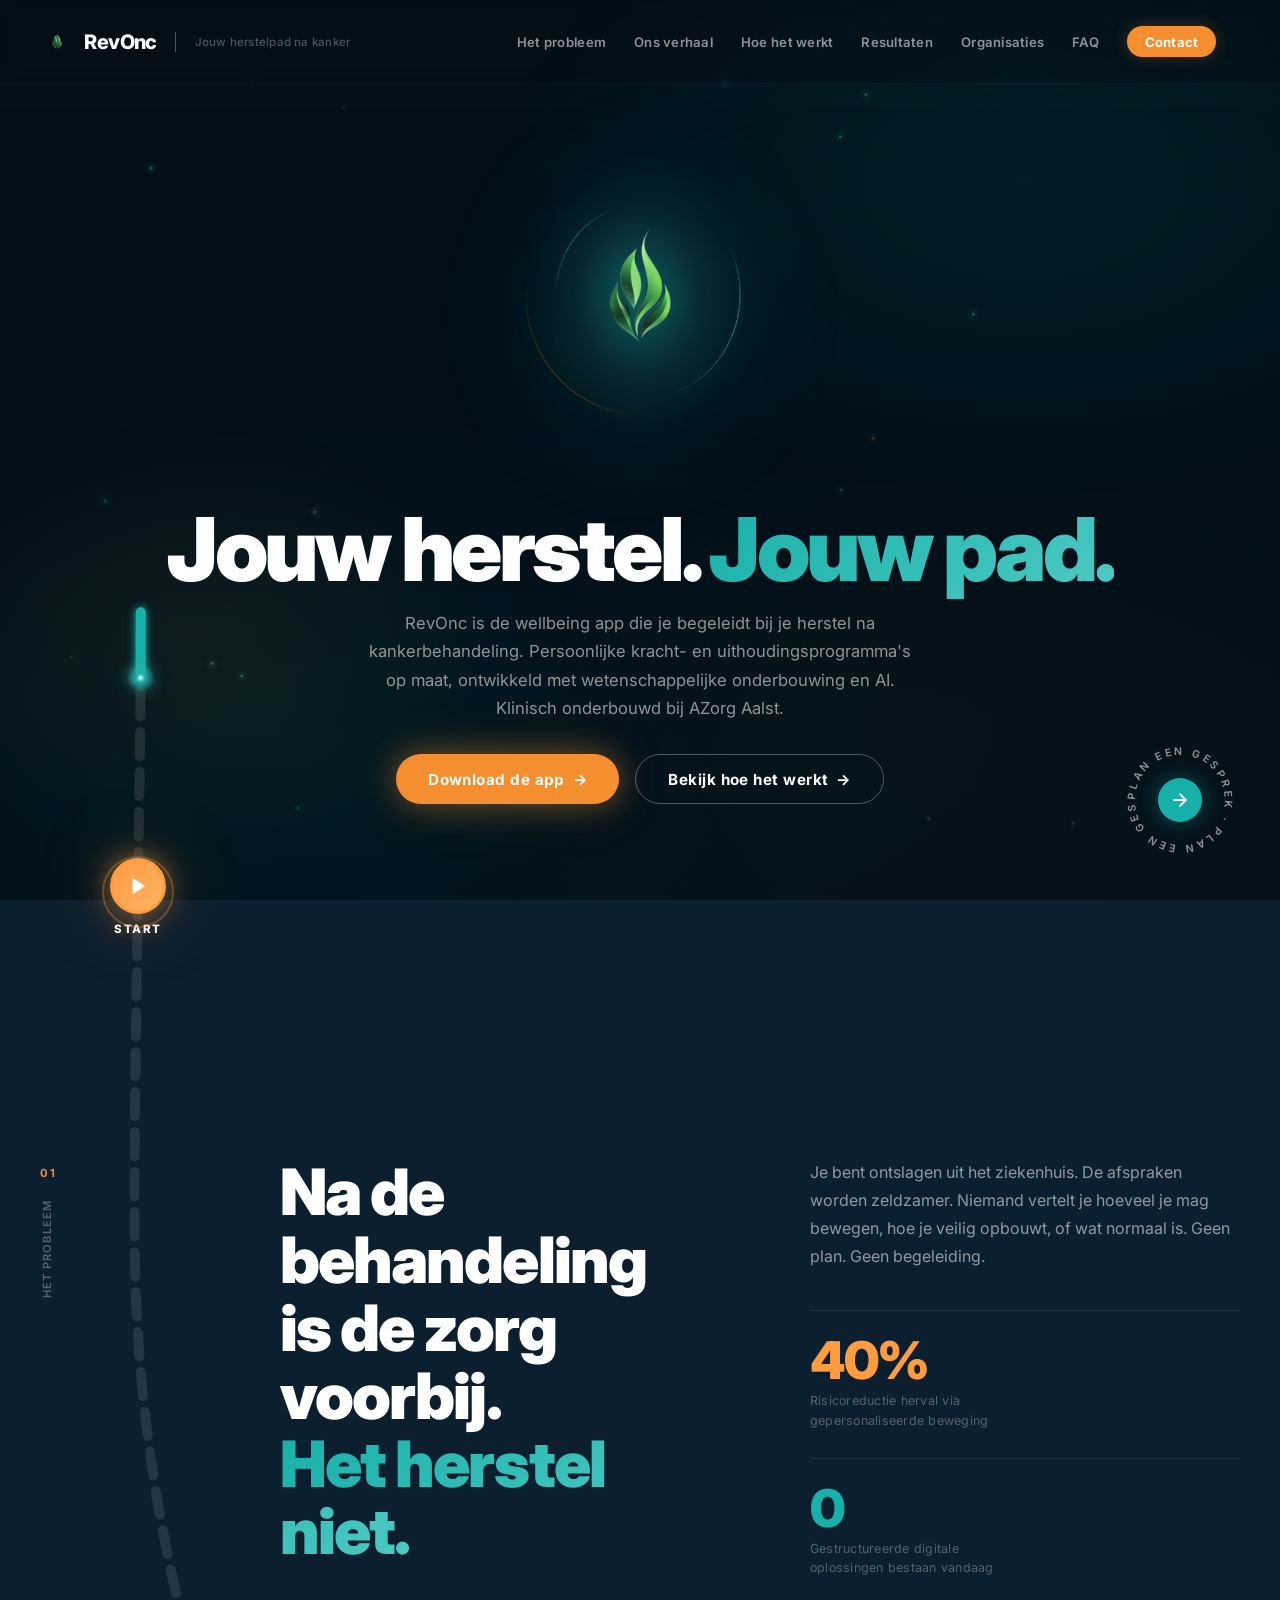
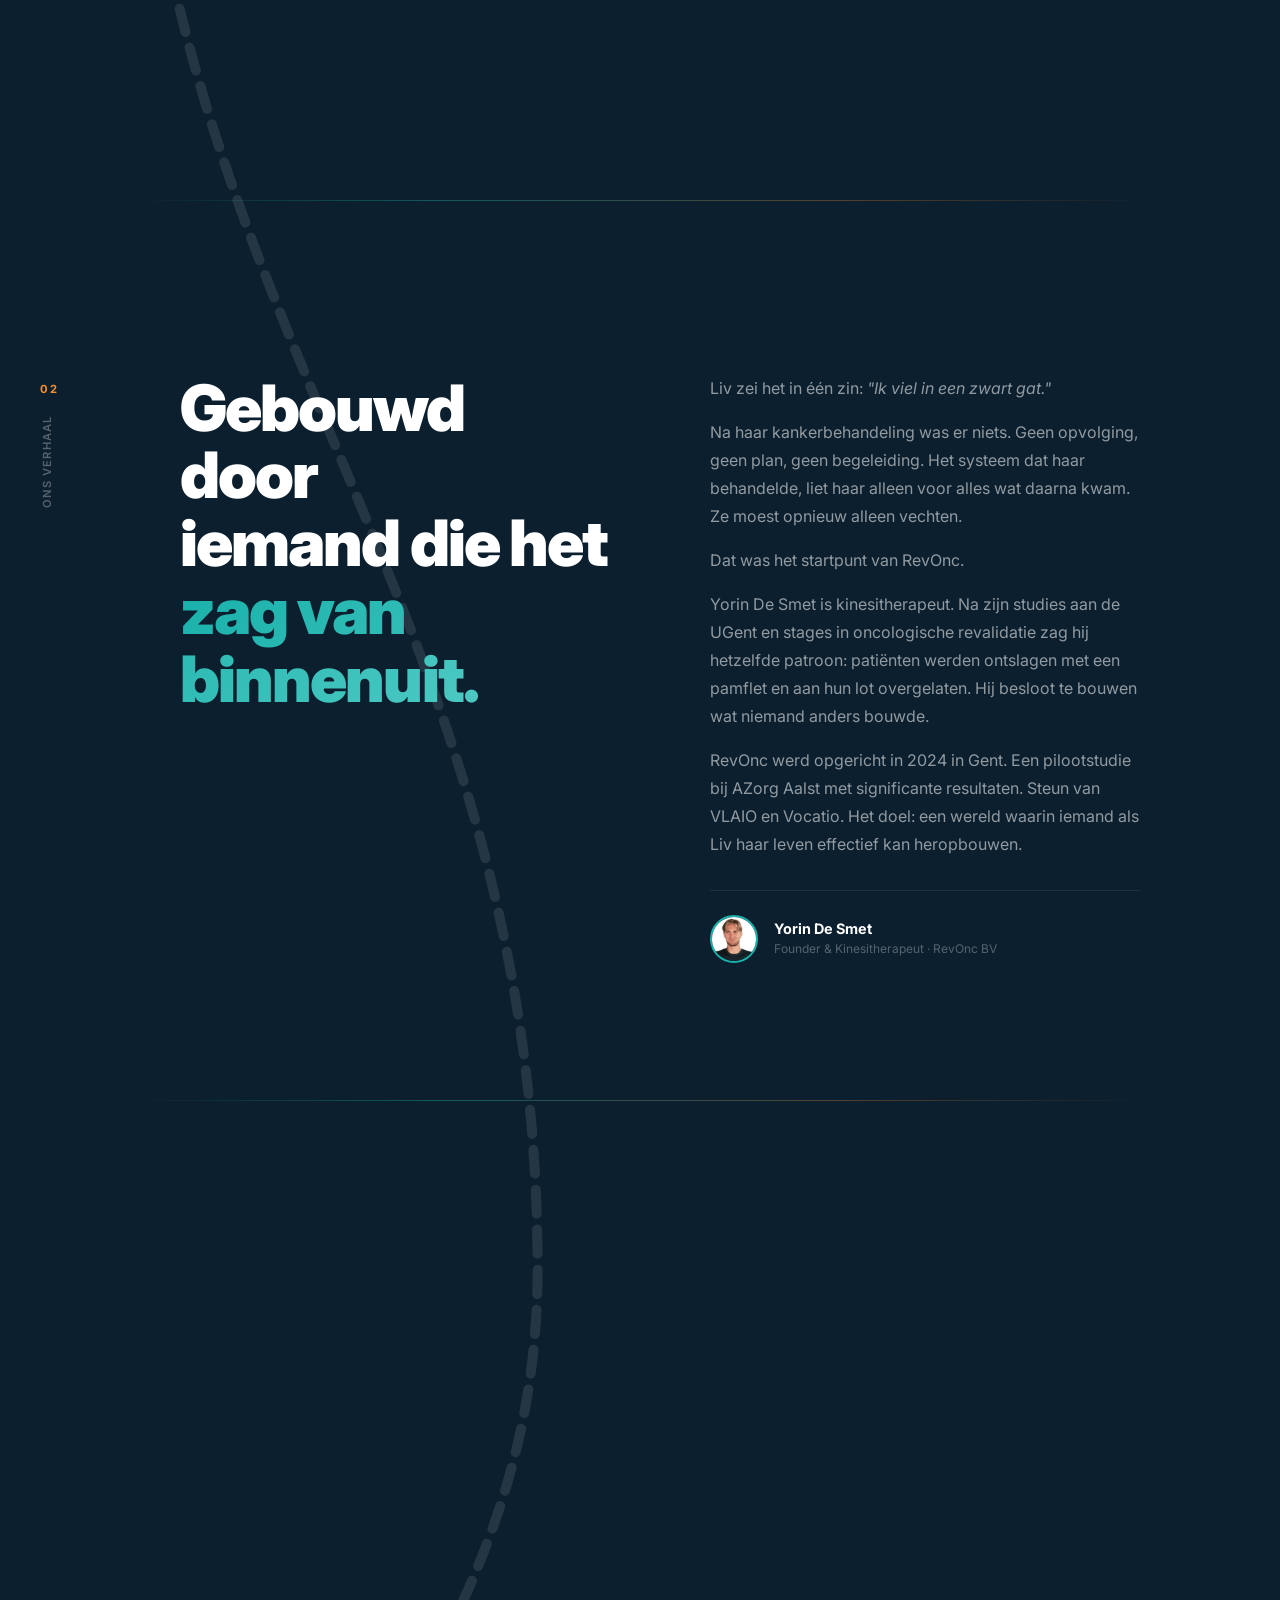
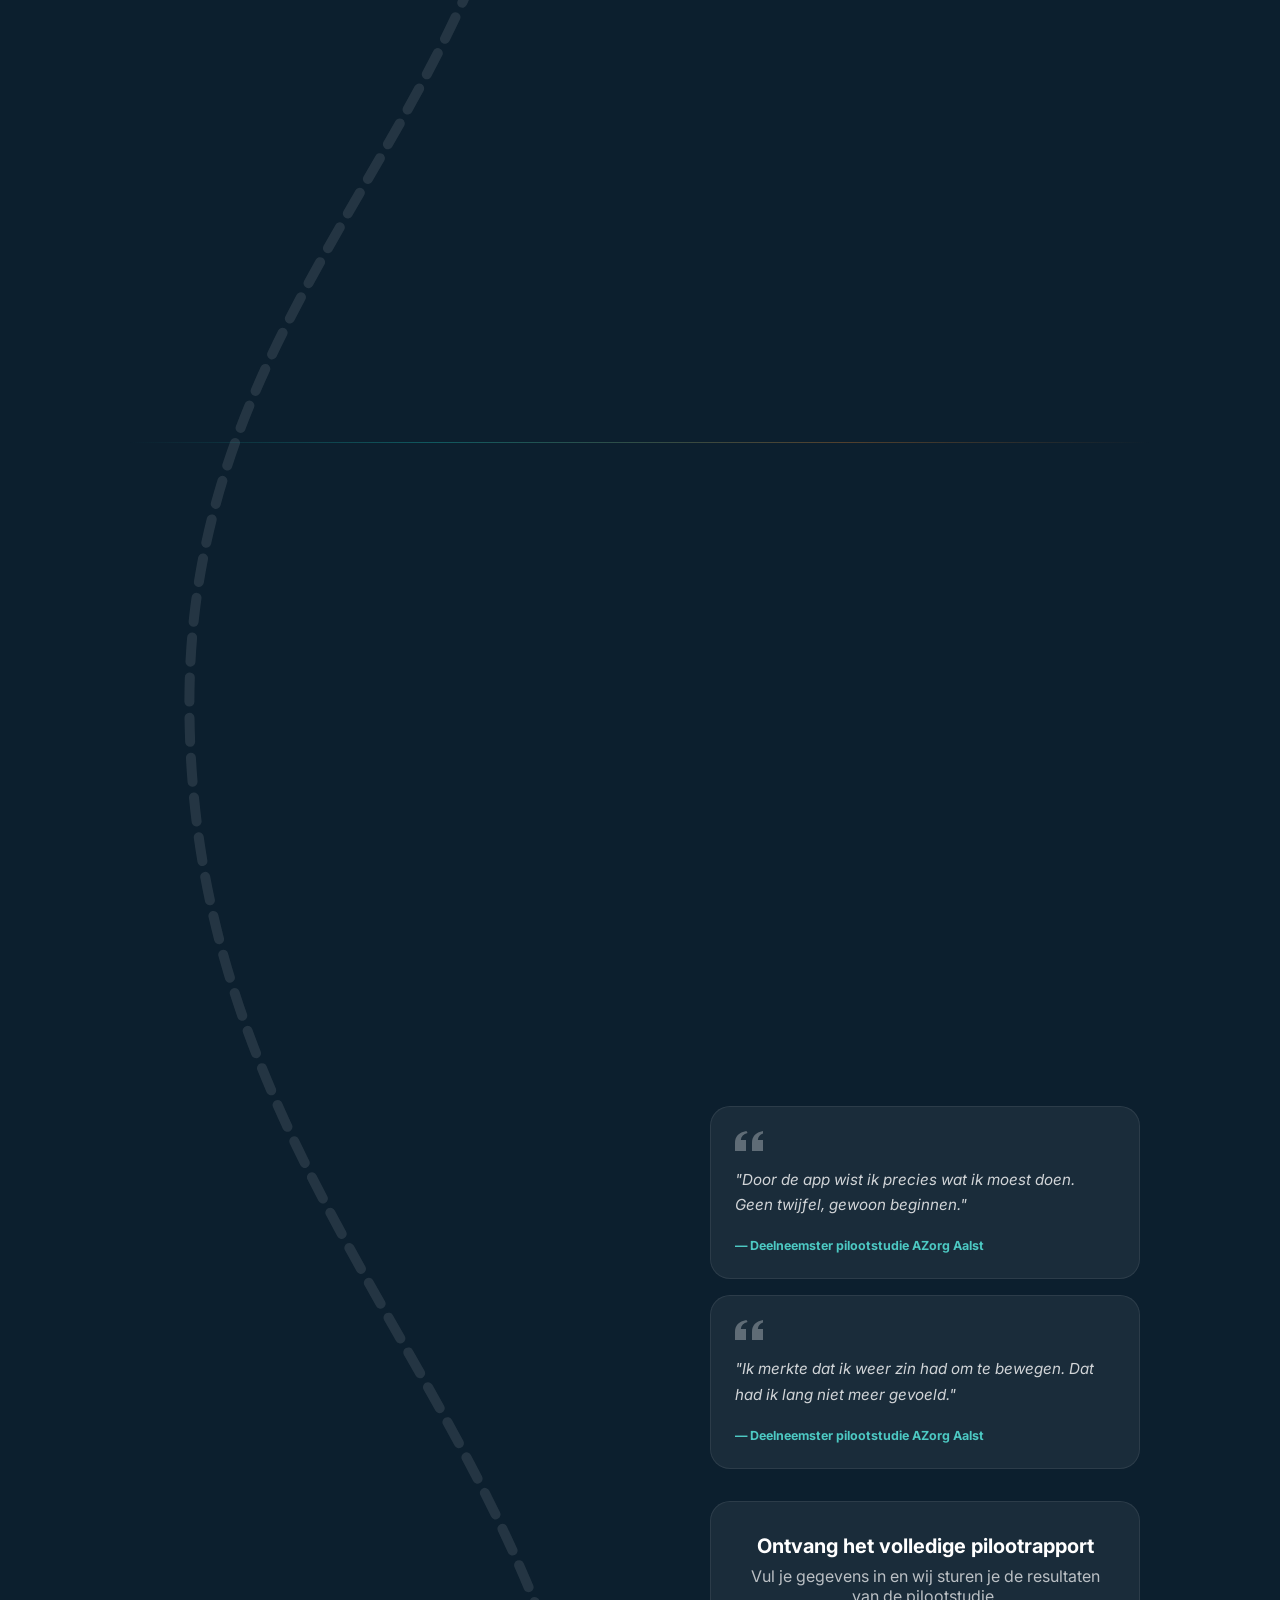
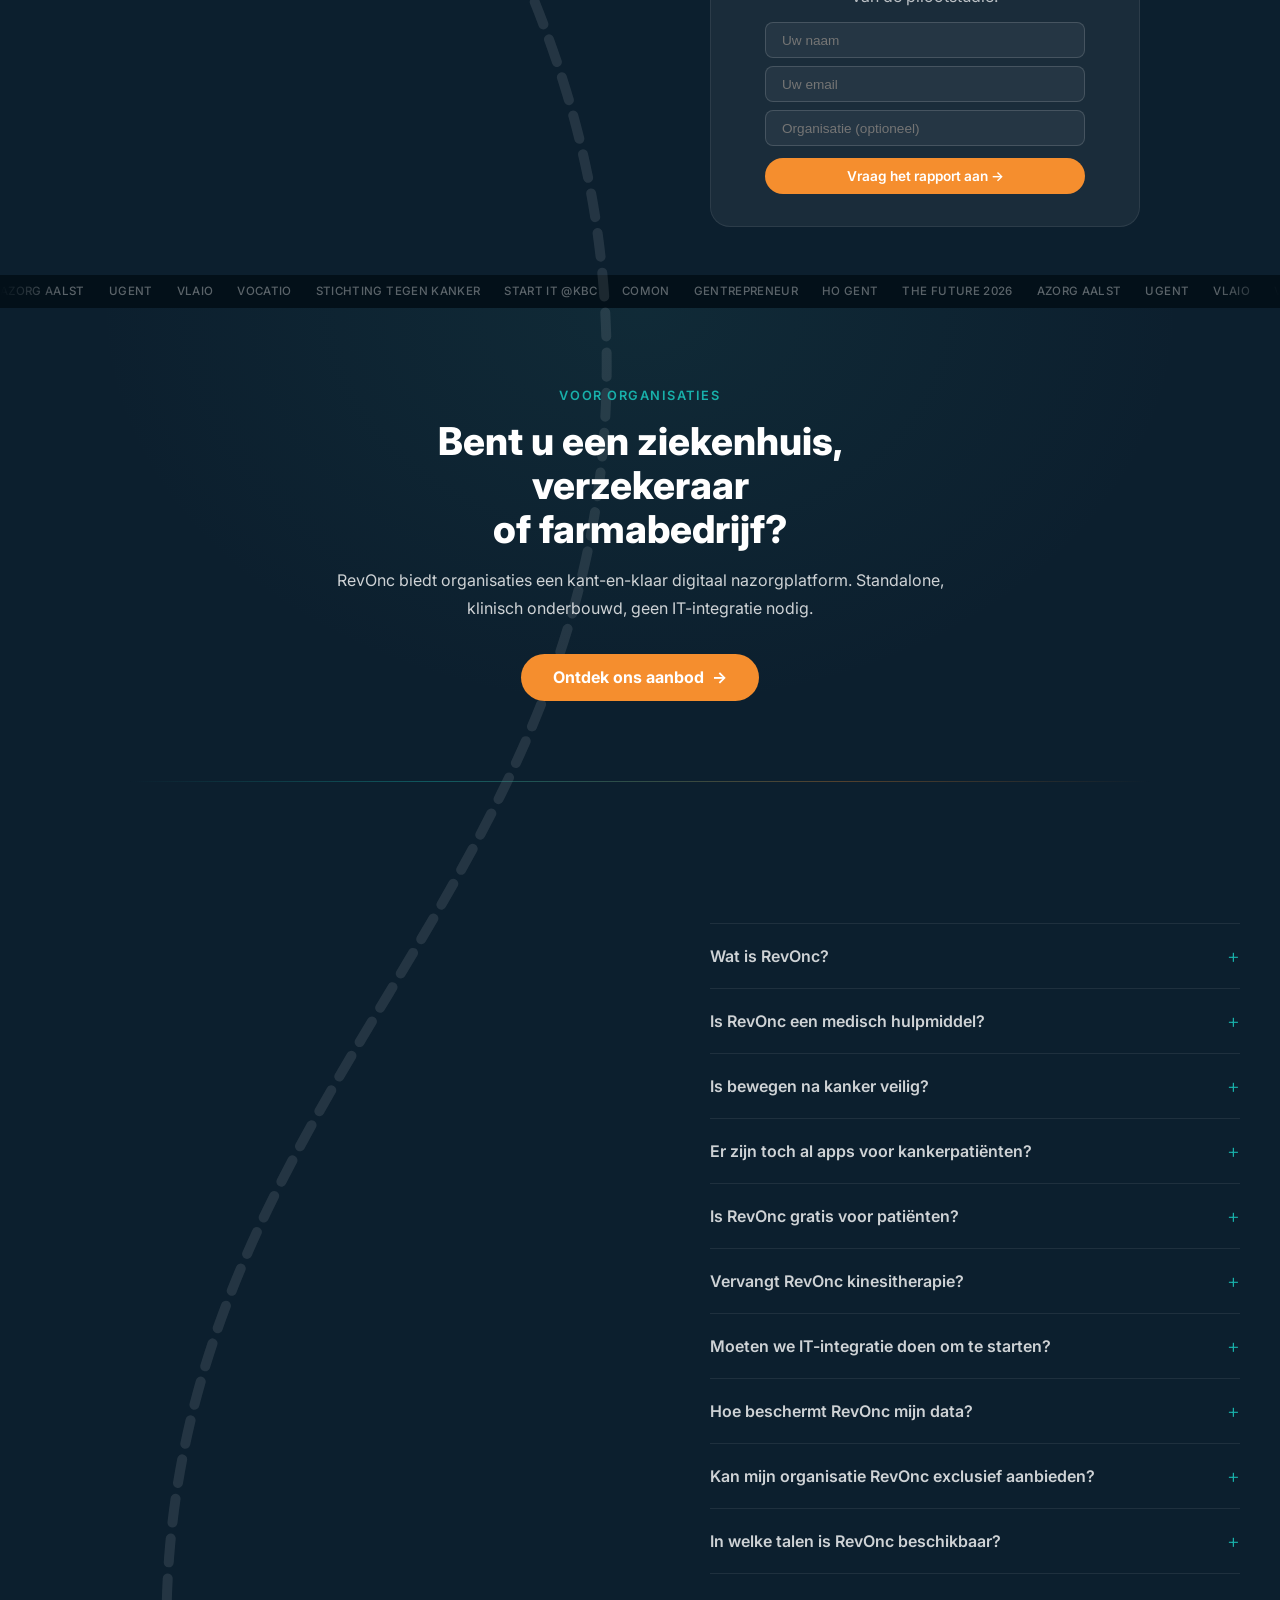
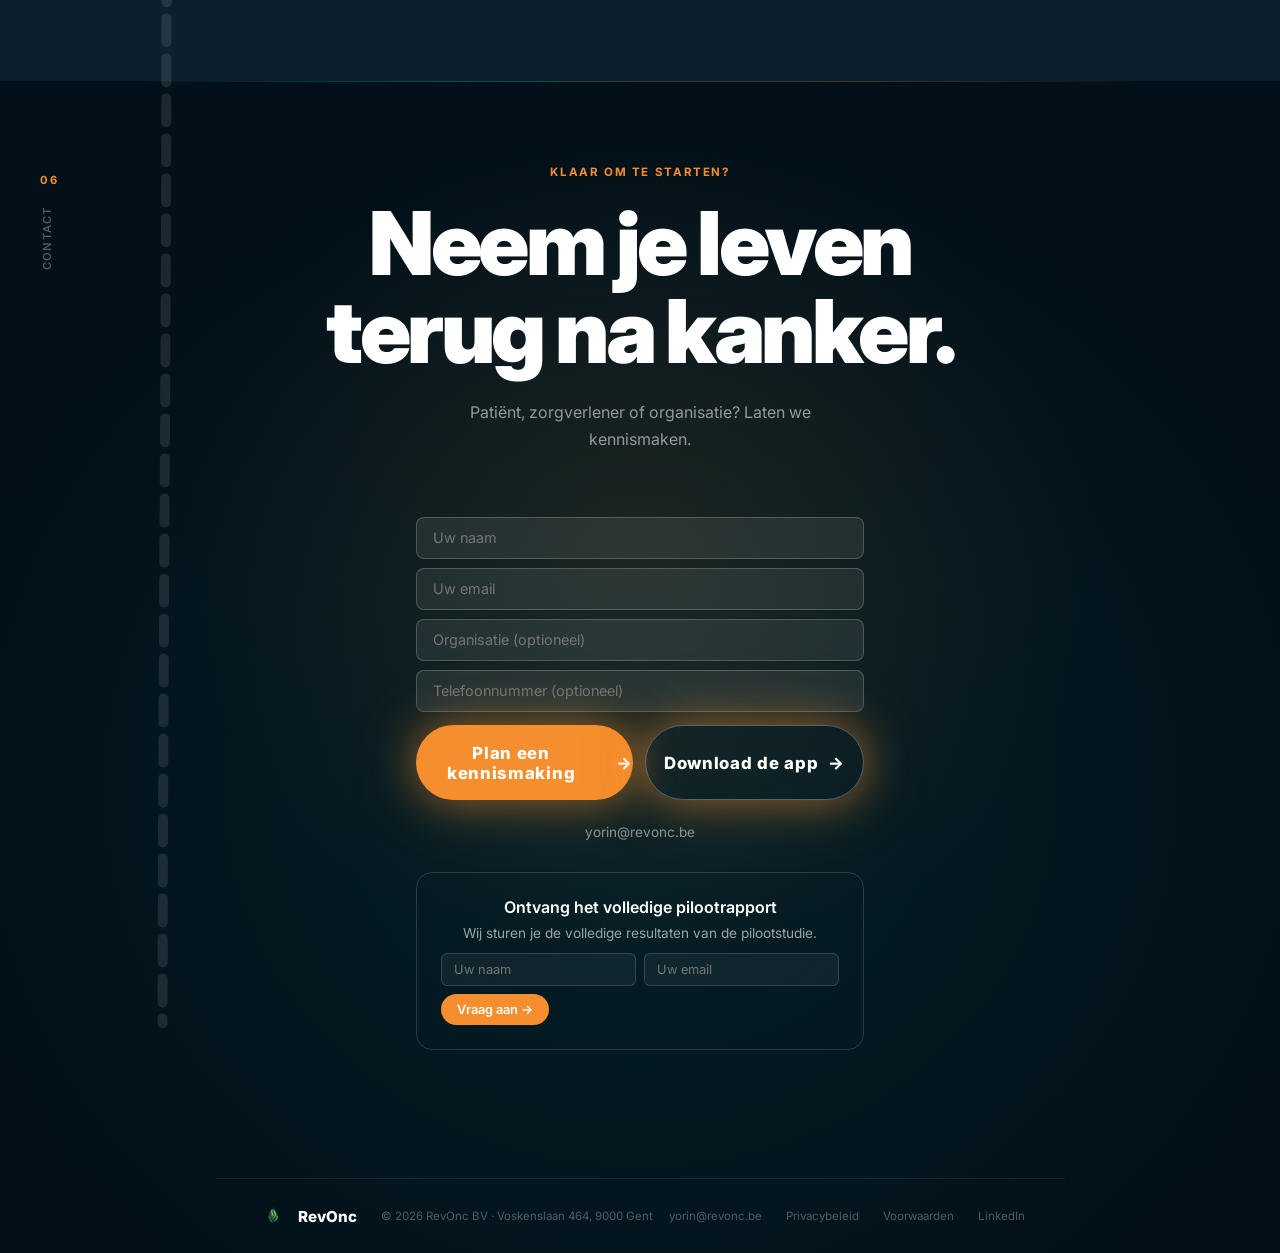
==== commit 2febbe52: "Add files via upload" ====
--- a/index.html
+++ b/index.html
@@ -8,7 +8,7 @@
   <link rel="preconnect" href="https://fonts.googleapis.com" />
   <link rel="preconnect" href="https://fonts.gstatic.com" crossorigin />
   <link href="https://fonts.googleapis.com/css2?family=Inter:ital,wght@0,300;0,400;0,500;0,600;0,700;0,800;0,900;1,300;1,400&display=swap" rel="stylesheet" />
-  <link rel="stylesheet" href="css/style_v2.css?v=14" />
+  <link rel="stylesheet" href="css/style_v2.css?v=15" />
 
   <!-- FAQPage Schema (JSON-LD) for GEO/SEO -->
   <script type="application/ld+json">
@@ -567,7 +567,7 @@
         <input type="email" name="email" placeholder="Uw email" required style="width:100%;box-sizing:border-box;padding:0.7rem 1rem;border-radius:0.5rem;border:1px solid rgba(255,255,255,0.2);background:rgba(255,255,255,0.08);color:#fff;font-size:0.9rem;font-family:inherit">
         <input type="text" name="organisatie" placeholder="Organisatie (optioneel)" style="width:100%;box-sizing:border-box;padding:0.7rem 1rem;border-radius:0.5rem;border:1px solid rgba(255,255,255,0.2);background:rgba(255,255,255,0.08);color:#fff;font-size:0.9rem;font-family:inherit">
         <input type="tel" name="telefoon" placeholder="Telefoonnummer (optioneel)" style="width:100%;box-sizing:border-box;padding:0.7rem 1rem;border-radius:0.5rem;border:1px solid rgba(255,255,255,0.2);background:rgba(255,255,255,0.08);color:#fff;font-size:0.9rem;font-family:inherit">
-        <div style="display:flex;gap:0.75rem;margin-top:0.25rem;width:100%">
+        <div class="contact-center__btns" style="display:flex;gap:0.75rem;margin-top:0.25rem;width:100%">
           <button type="submit" class="contact-center__btn" style="flex:1;border:none;cursor:pointer;font-family:inherit;box-sizing:border-box;justify-content:center;padding:1.1rem 0;font-size:1.05rem;font-weight:800">Plan een kennismaking <span>→</span></button>
           <a href="#" class="contact-center__btn" style="flex:1;text-align:center;background:transparent;border:1px solid rgba(255,255,255,0.3);box-sizing:border-box;justify-content:center;text-decoration:none;padding:1.1rem 0;font-size:1.05rem;font-weight:800" onclick="handleAppDownload(event)">Download de app <span>→</span></a>
         </div>
--- a/css/style_v2.css
+++ b/css/style_v2.css
@@ -1582,6 +1582,27 @@
     padding-right: 0;
   }
 
+  .panel__label--contact {
+    position: static;
+    padding: 0 1.5rem;
+    margin-bottom: -1rem;
+  }
+
+  .contact-center {
+    padding: calc(var(--nav-h) + 1rem) 1.5rem 6rem;
+  }
+
+  .contact-center__btns {
+    flex-direction: column !important;
+  }
+
+  .contact-center__btn {
+    justify-content: center;
+    text-align: center;
+    font-size: 0.95rem;
+    padding: 1rem 0;
+  }
+
   .panel__cat {
     writing-mode: horizontal-tb;
     transform: none;
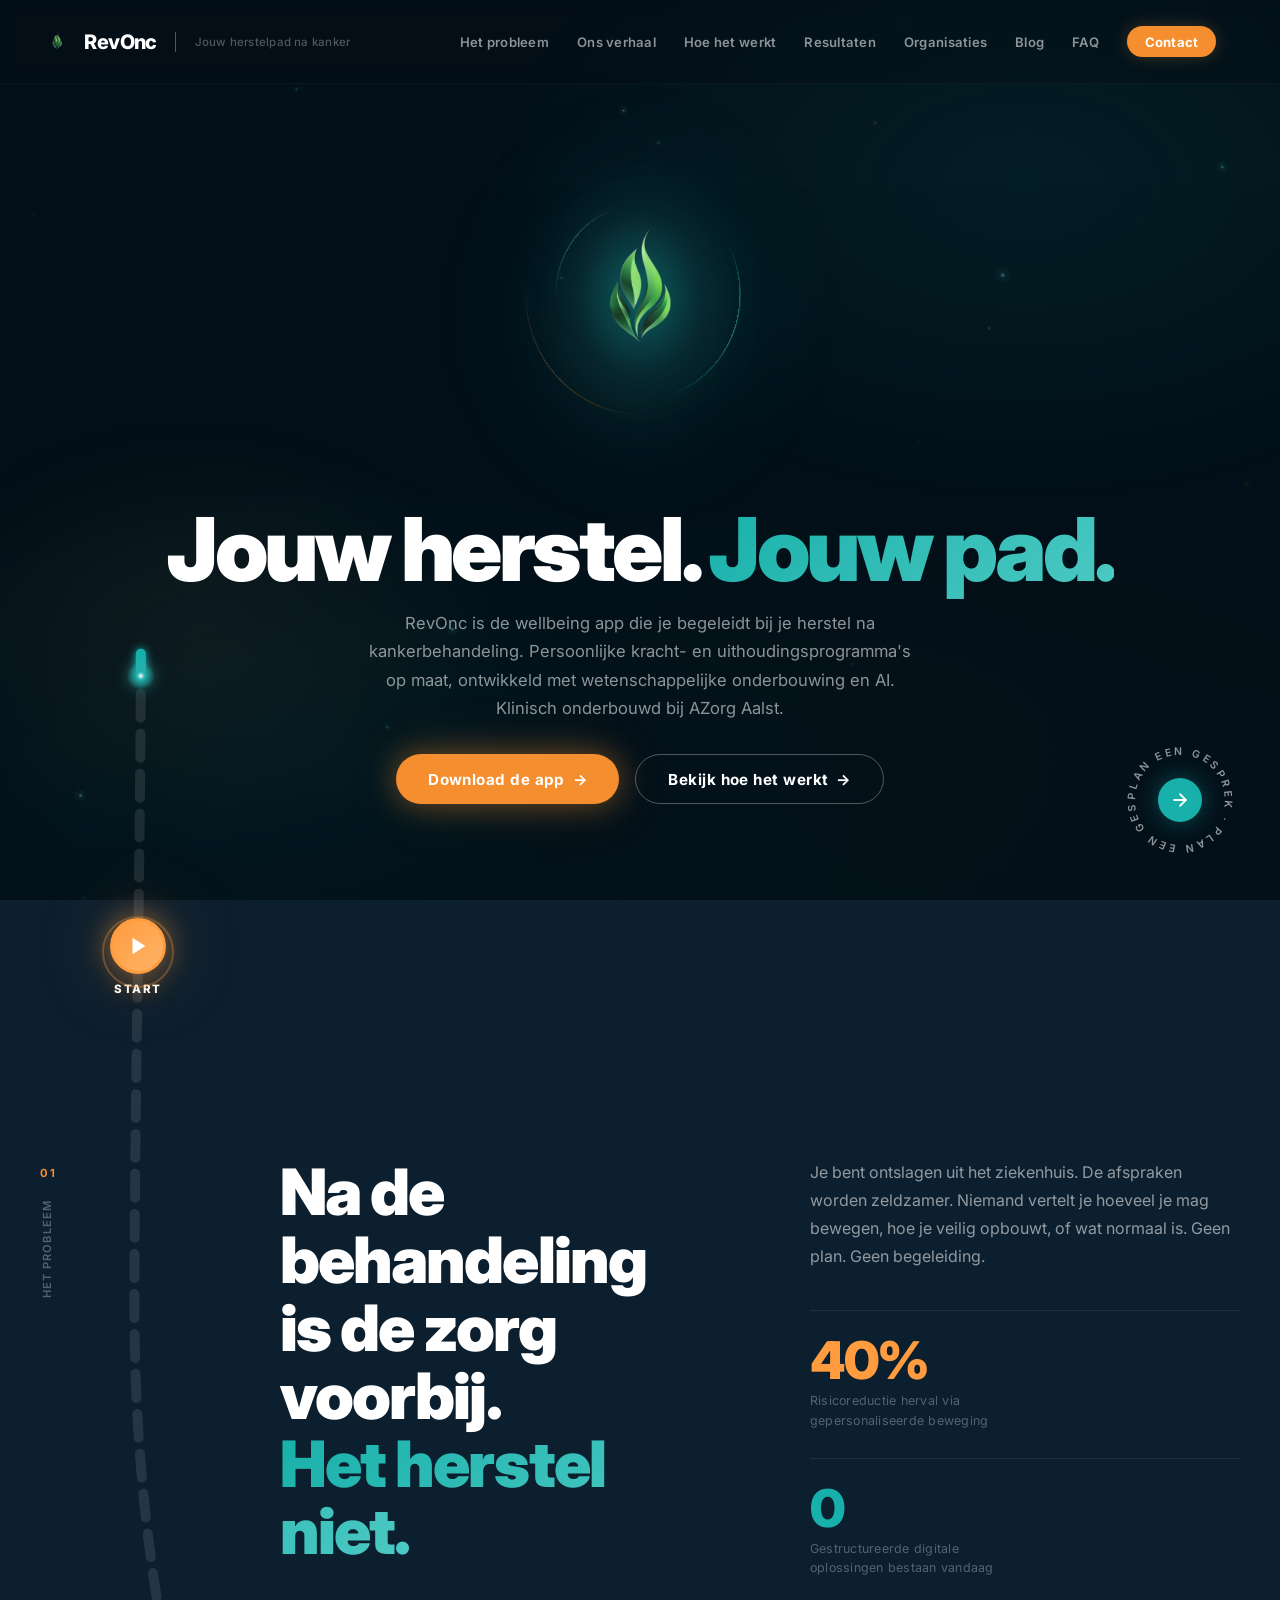
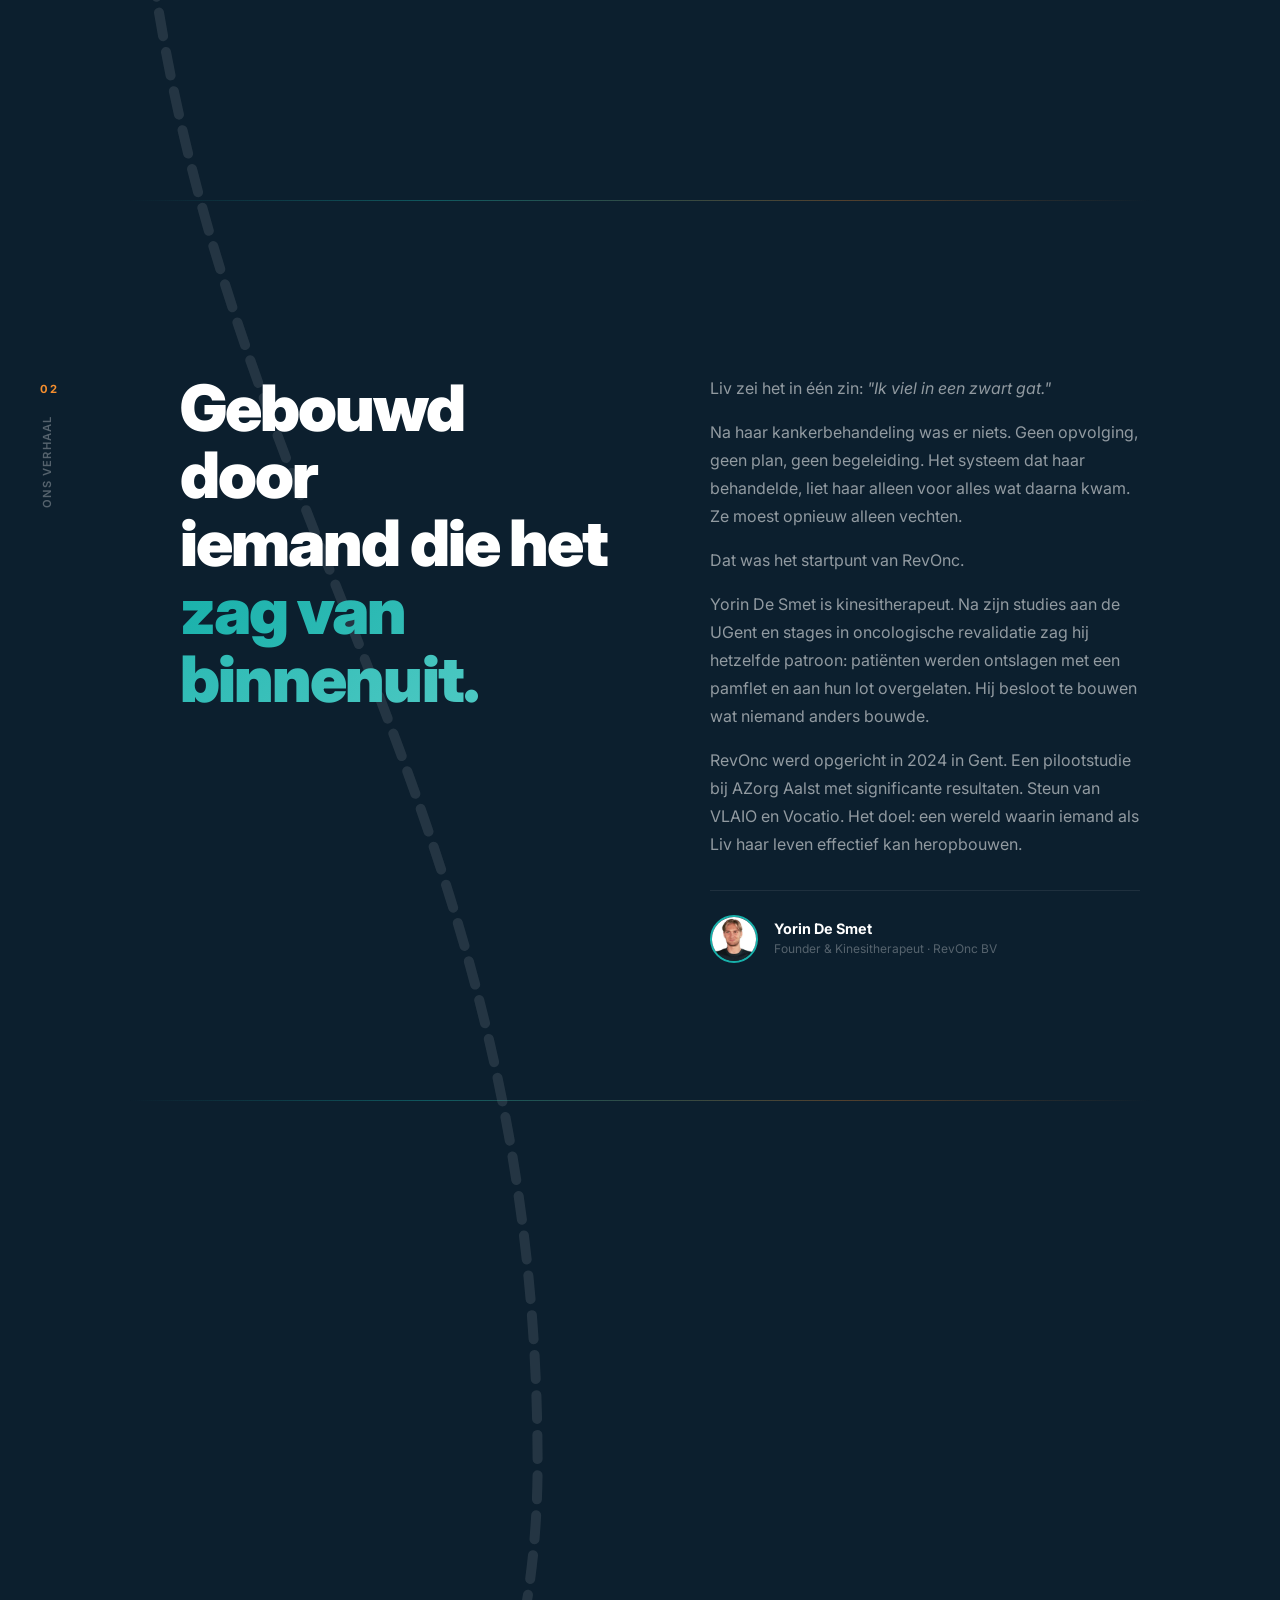
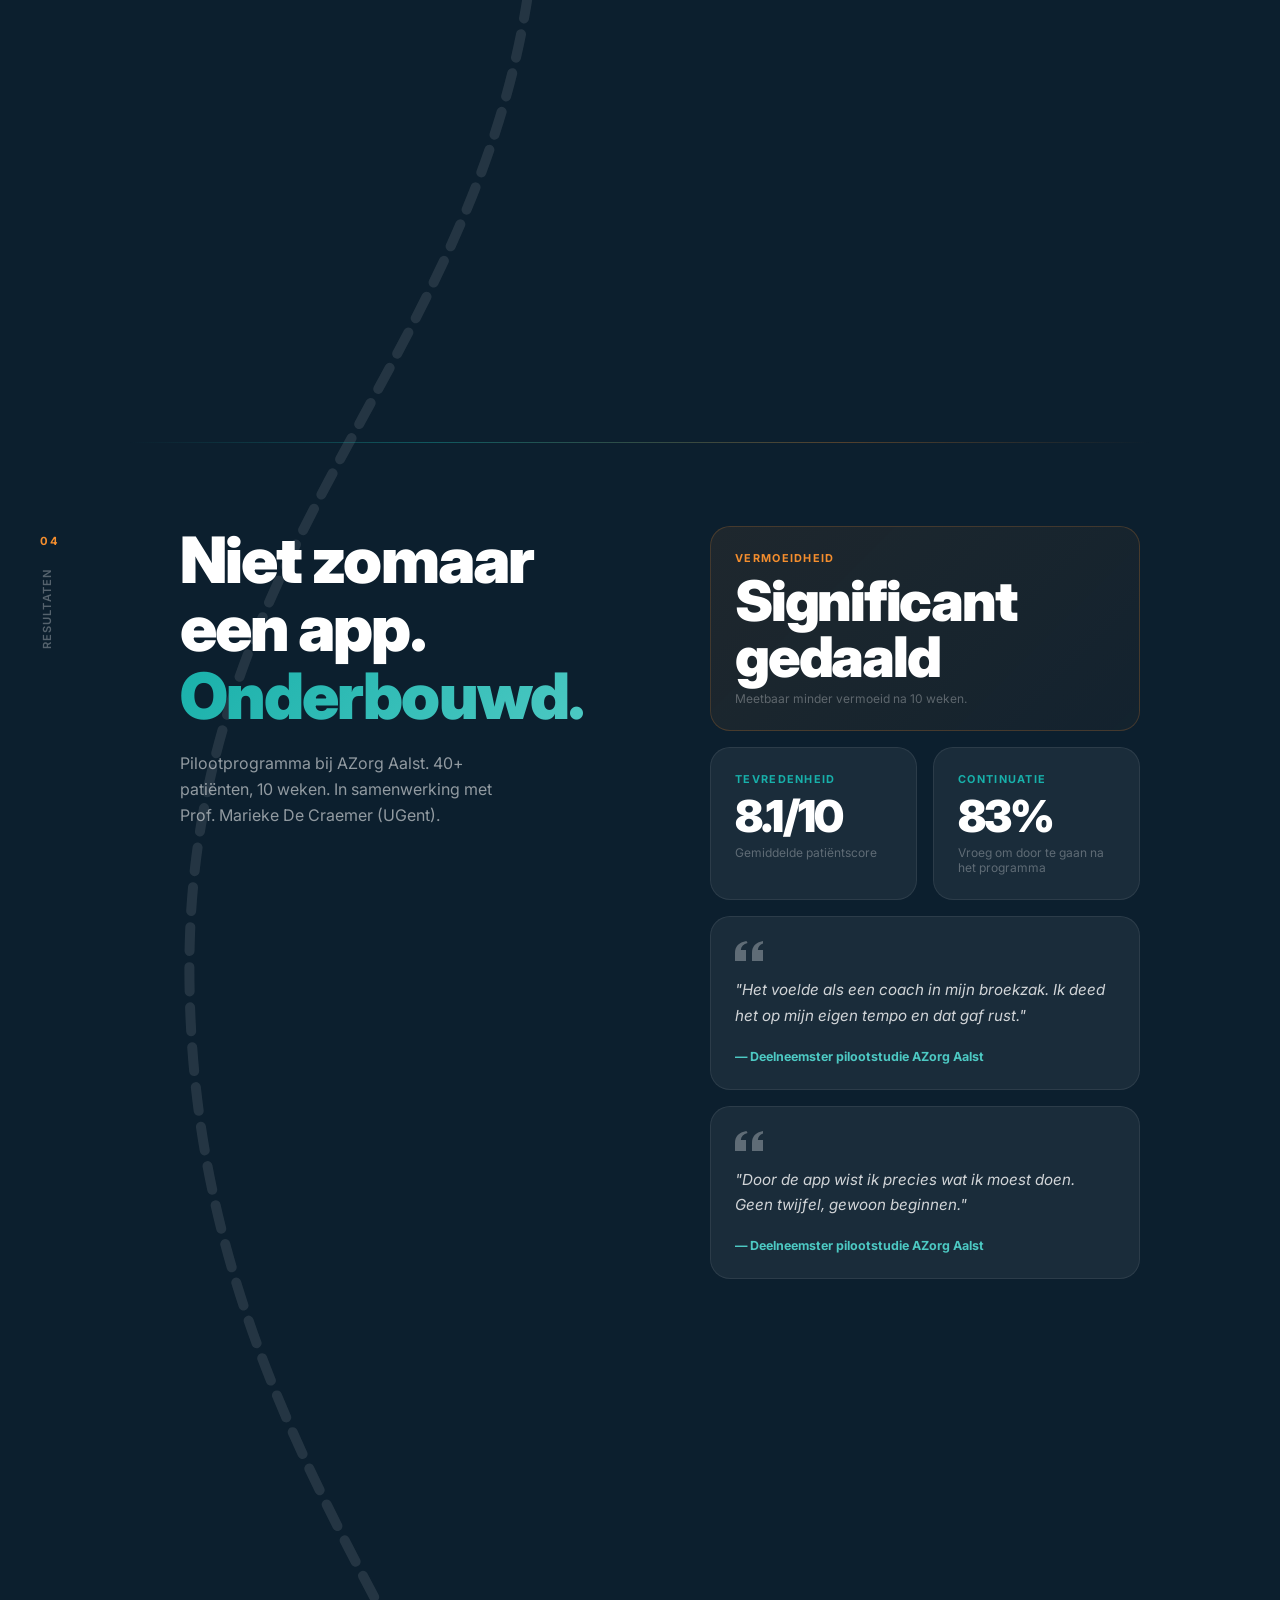
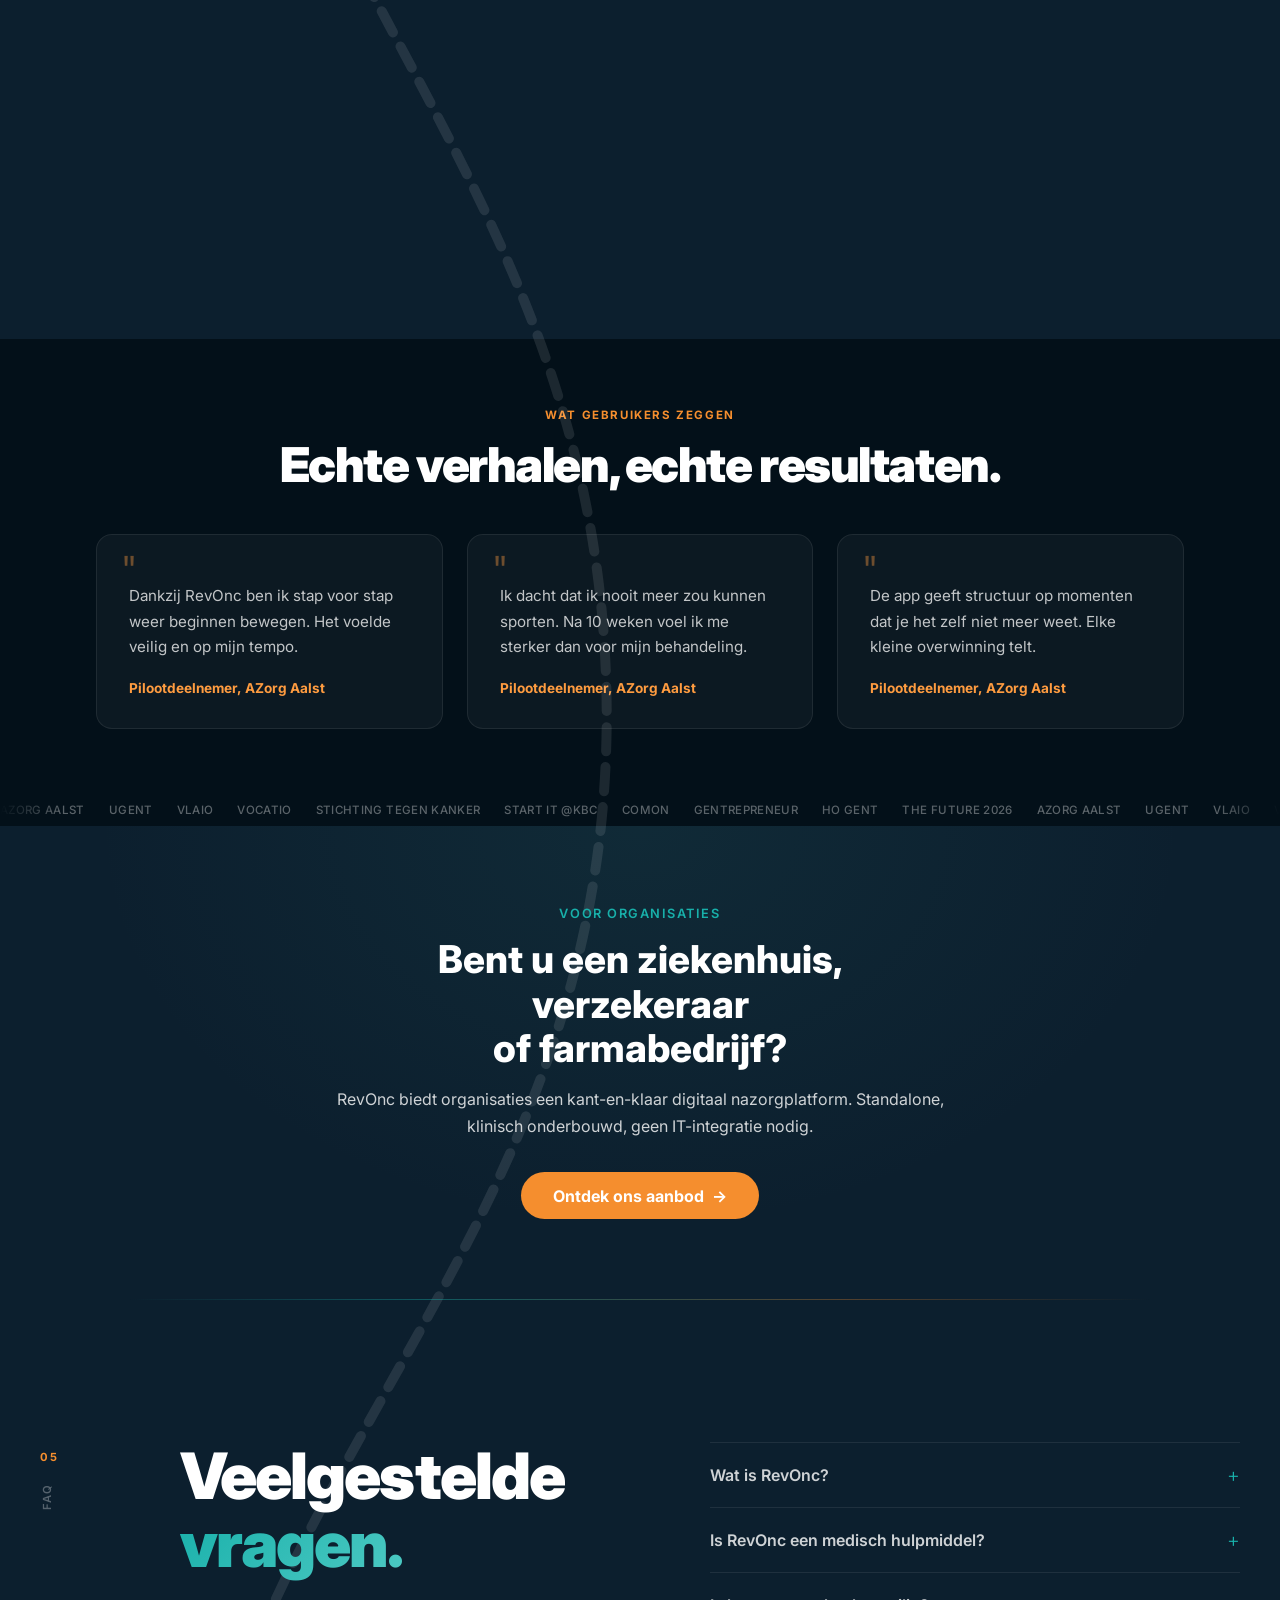
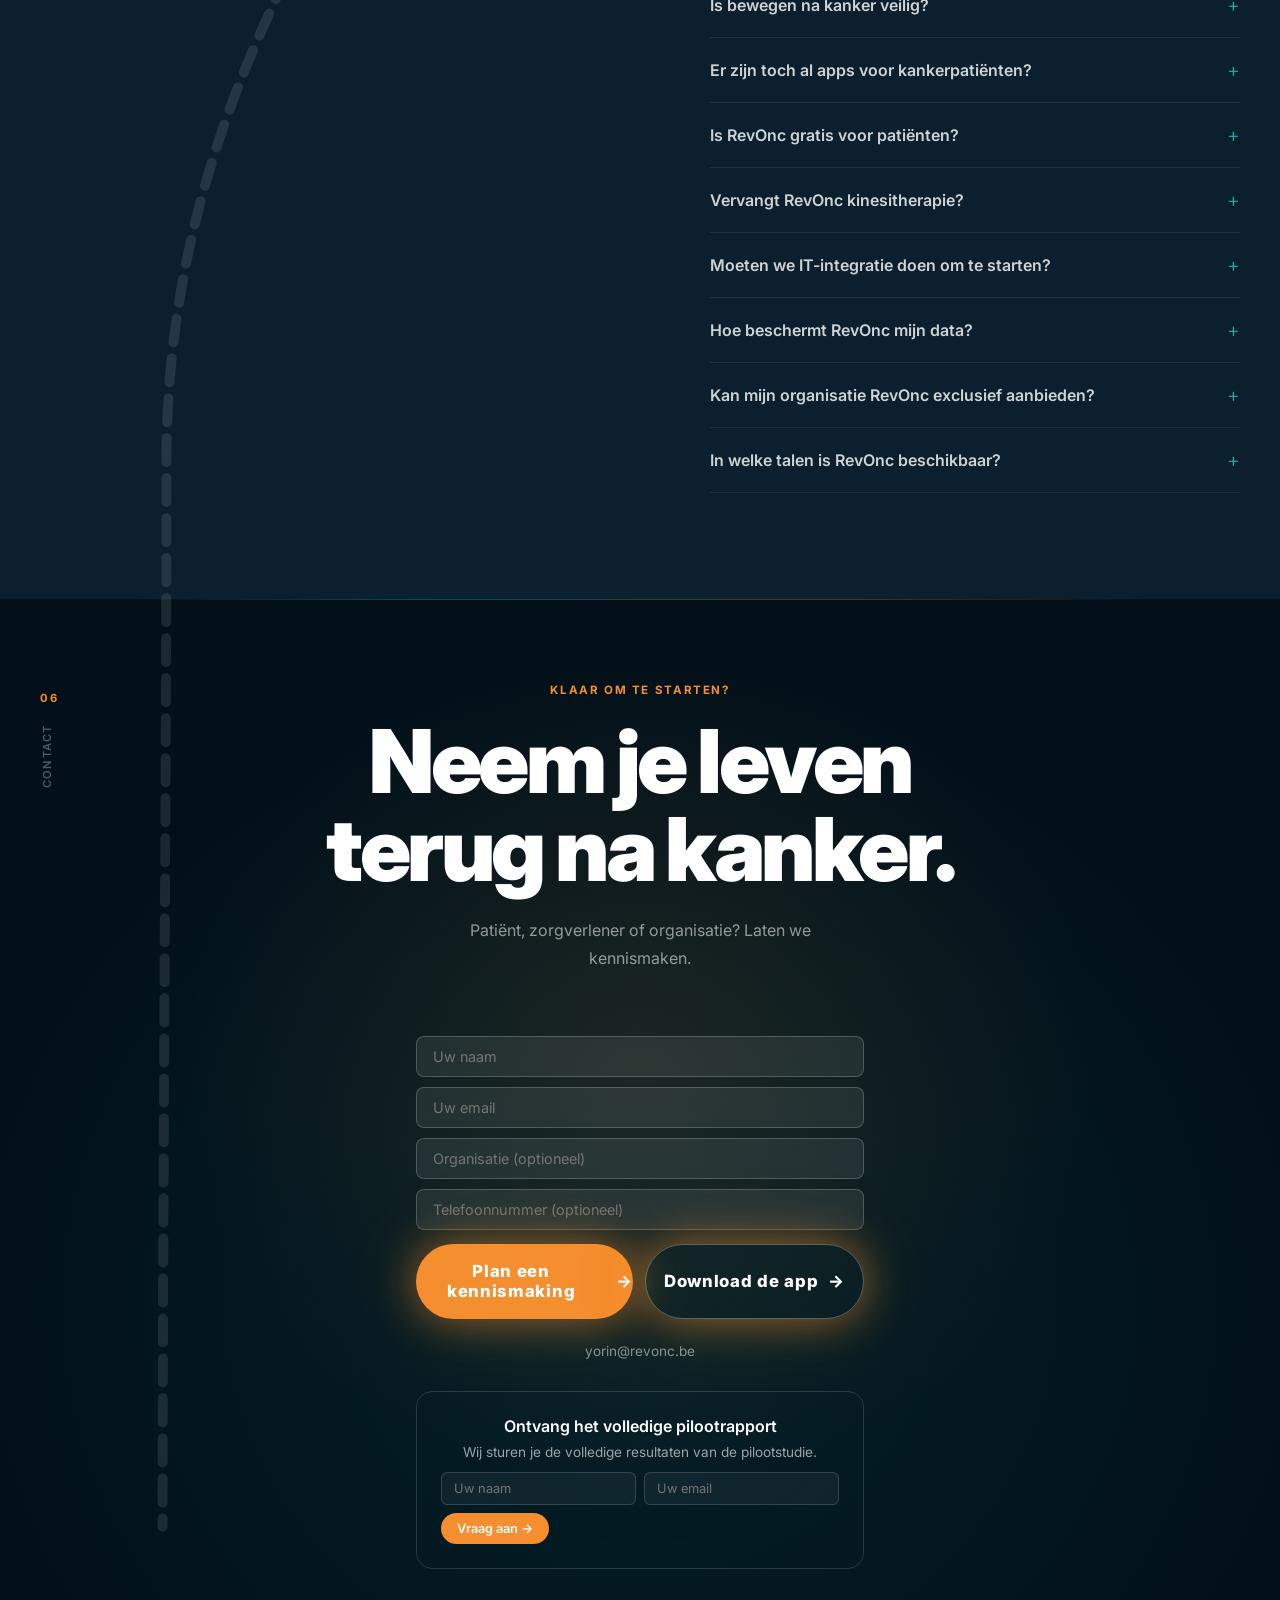
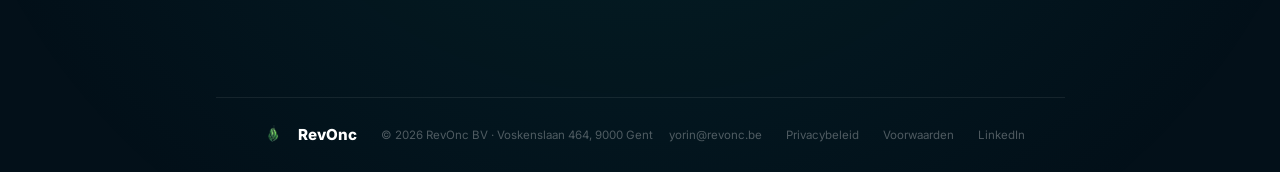
==== commit 661bd476: "Add files via upload" ====
--- a/index.html
+++ b/index.html
@@ -7,7 +7,8 @@
   <meta name="description" content="RevOnc helpt ex-kankerpatiënten sterker te worden na de behandeling. Gepersonaliseerde beweegprogramma's, dagelijkse begeleiding en wetenschappelijke onderbouwing. Gratis op iOS en Android." />
   <link rel="preconnect" href="https://fonts.googleapis.com" />
   <link rel="preconnect" href="https://fonts.gstatic.com" crossorigin />
-  <link href="https://fonts.googleapis.com/css2?family=Inter:ital,wght@0,300;0,400;0,500;0,600;0,700;0,800;0,900;1,300;1,400&display=swap" rel="stylesheet" />
+  <link rel="preload" as="style" href="https://fonts.googleapis.com/css2?family=Inter:wght@400;600;700;800;900&display=swap" onload="this.onload=null;this.rel='stylesheet'" />
+  <noscript><link href="https://fonts.googleapis.com/css2?family=Inter:wght@400;600;700;800;900&display=swap" rel="stylesheet" /></noscript>
   <link rel="stylesheet" href="css/style_v2.css?v=15" />
 
   <!-- FAQPage Schema (JSON-LD) for GEO/SEO -->
@@ -87,6 +88,7 @@
       <a href="#droompad" class="nav__link" data-section="droompad">Hoe het werkt</a>
       <a href="#resultaten" class="nav__link" data-section="resultaten">Resultaten</a>
       <a href="voor-organisaties.html" class="nav__link">Organisaties</a>
+      <a href="blog/" class="nav__link">Blog</a>
       <a href="#faq" class="nav__link" data-section="faq">FAQ</a>
       <a href="#contact" class="nav__link nav__link--cta" data-section="contact">Contact</a>
     </div>
@@ -104,8 +106,9 @@
       <a href="#droompad" class="menu-overlay__link" data-num="03">Hoe het werkt</a>
       <a href="#resultaten" class="menu-overlay__link" data-num="04">Resultaten</a>
       <a href="voor-organisaties.html" class="menu-overlay__link" data-num="05">Organisaties</a>
-      <a href="#faq" class="menu-overlay__link" data-num="06">FAQ</a>
-      <a href="#contact" class="menu-overlay__link" data-num="07">Contact</a>
+      <a href="blog/" class="menu-overlay__link" data-num="06">Blog</a>
+      <a href="#faq" class="menu-overlay__link" data-num="07">FAQ</a>
+      <a href="#contact" class="menu-overlay__link" data-num="08">Contact</a>
     </nav>
     <div class="menu-overlay__footer">
       <span>yorin@revonc.be</span>
@@ -365,7 +368,7 @@
   <!-- ========================================================
        SECTION 5: RESULTATEN / BEWIJS
        ======================================================== -->
-  <section class="panel panel--dark panel--path-right" id="resultaten" data-panel="4">
+  <section class="panel panel--dark panel--path-right" id="resultaten" data-panel="4" style="min-height:auto;padding-bottom:4rem">
     <div class="panel__grid">
       <div class="panel__label">
         <span class="panel__num">04</span>
@@ -419,7 +422,7 @@
             <input type="hidden" name="_subject" value="📄 Pilootrapport aanvraag">
             <input type="hidden" name="_captcha" value="false">
             <input type="hidden" name="_template" value="table">
-            <input type="hidden" name="_next" value="https://xandervv.github.io/website-revonc-demo/">
+            <!-- AJAX submission handles redirect -->
             <input type="hidden" name="_autoresponse" value="Bedankt voor je interesse! Yorin neemt zo snel mogelijk contact met je op en stuurt je het pilootrapport. — Team RevOnc">
             <input type="hidden" name="formulier" value="Pilootrapport aanvraag (resultaten-sectie)">
             <input type="text" name="naam" placeholder="Uw naam" required style="padding:0.6rem 1rem;border-radius:0.5rem;border:1px solid rgba(255,255,255,0.15);background:rgba(255,255,255,0.05);color:#fff;font-size:0.85rem">
@@ -428,6 +431,33 @@
             <button type="submit" style="padding:0.6rem 1.5rem;border-radius:2rem;border:none;background:var(--orange-cta);color:#fff;font-weight:600;font-size:0.85rem;cursor:pointer;margin-top:0.25rem">Vraag het rapport aan →</button>
           </form>
         </div>
+      </div>
+    </div>
+  </section>
+
+  <!-- ========================================================
+       SOCIAL WINS / TESTIMONIALS
+       ======================================================== -->
+  <section class="wins-section" style="padding:4rem 2rem;max-width:72rem;margin:0 auto">
+    <div style="text-align:center;margin-bottom:2.5rem">
+      <span style="font-size:0.72rem;font-weight:700;letter-spacing:0.14em;text-transform:uppercase;color:var(--orange-cta)">Wat gebruikers zeggen</span>
+      <h2 style="font-size:clamp(2rem,4vw,3rem);font-weight:900;letter-spacing:-0.03em;margin-top:0.75rem;color:#fff">Echte verhalen, echte resultaten.</h2>
+    </div>
+    <div style="display:grid;grid-template-columns:repeat(auto-fit,minmax(280px,1fr));gap:1.5rem">
+      <div style="background:rgba(255,255,255,0.04);border:1px solid rgba(255,255,255,0.08);border-radius:1rem;padding:2rem;position:relative">
+        <span style="font-size:2.5rem;line-height:1;color:var(--green-accent);opacity:0.4;position:absolute;top:1rem;left:1.5rem">"</span>
+        <p style="color:rgba(255,255,255,0.75);line-height:1.7;font-size:0.95rem;margin-top:1rem">Dankzij RevOnc ben ik stap voor stap weer beginnen bewegen. Het voelde veilig en op mijn tempo.</p>
+        <p style="margin-top:1.25rem;font-weight:700;font-size:0.85rem;color:var(--green-accent)">Pilootdeelnemer, AZorg Aalst</p>
+      </div>
+      <div style="background:rgba(255,255,255,0.04);border:1px solid rgba(255,255,255,0.08);border-radius:1rem;padding:2rem;position:relative">
+        <span style="font-size:2.5rem;line-height:1;color:var(--green-accent);opacity:0.4;position:absolute;top:1rem;left:1.5rem">"</span>
+        <p style="color:rgba(255,255,255,0.75);line-height:1.7;font-size:0.95rem;margin-top:1rem">Ik dacht dat ik nooit meer zou kunnen sporten. Na 10 weken voel ik me sterker dan voor mijn behandeling.</p>
+        <p style="margin-top:1.25rem;font-weight:700;font-size:0.85rem;color:var(--green-accent)">Pilootdeelnemer, AZorg Aalst</p>
+      </div>
+      <div style="background:rgba(255,255,255,0.04);border:1px solid rgba(255,255,255,0.08);border-radius:1rem;padding:2rem;position:relative">
+        <span style="font-size:2.5rem;line-height:1;color:var(--green-accent);opacity:0.4;position:absolute;top:1rem;left:1.5rem">"</span>
+        <p style="color:rgba(255,255,255,0.75);line-height:1.7;font-size:0.95rem;margin-top:1rem">De app geeft structuur op momenten dat je het zelf niet meer weet. Elke kleine overwinning telt.</p>
+        <p style="margin-top:1.25rem;font-weight:700;font-size:0.85rem;color:var(--green-accent)">Pilootdeelnemer, AZorg Aalst</p>
       </div>
     </div>
   </section>
@@ -560,7 +590,7 @@
         <input type="hidden" name="_subject" value="🤝 Kennismaking aanvraag">
         <input type="hidden" name="_captcha" value="false">
         <input type="hidden" name="_template" value="table">
-        <input type="hidden" name="_next" value="https://xandervv.github.io/website-revonc-demo/">
+        <!-- AJAX submission handles redirect -->
         <input type="hidden" name="_autoresponse" value="Bedankt voor je bericht! Yorin neemt zo snel mogelijk contact met je op om een kennismaking in te plannen. — Team RevOnc">
         <input type="hidden" name="formulier" value="Kennismaking (contact-sectie)">
         <input type="text" name="naam" placeholder="Uw naam" required style="width:100%;box-sizing:border-box;padding:0.7rem 1rem;border-radius:0.5rem;border:1px solid rgba(255,255,255,0.2);background:rgba(255,255,255,0.08);color:#fff;font-size:0.9rem;font-family:inherit">
@@ -583,7 +613,7 @@
           <input type="hidden" name="_subject" value="📄 Pilootrapport aanvraag">
           <input type="hidden" name="_captcha" value="false">
           <input type="hidden" name="_template" value="table">
-          <input type="hidden" name="_next" value="https://xandervv.github.io/website-revonc-demo/">
+          <!-- AJAX submission handles redirect -->
           <input type="hidden" name="_autoresponse" value="Bedankt voor je interesse! Yorin neemt zo snel mogelijk contact met je op en stuurt je het pilootrapport. — Team RevOnc">
           <input type="hidden" name="formulier" value="Pilootrapport aanvraag (contact-sectie)">
           <input type="text" name="naam" placeholder="Uw naam" required style="flex:1;min-width:10rem;padding:0.5rem 0.75rem;border-radius:0.4rem;border:1px solid rgba(255,255,255,0.15);background:rgba(255,255,255,0.05);color:#fff;font-size:0.8rem;font-family:inherit">
@@ -604,8 +634,8 @@
       </div>
       <div class="footer__right">
         <a href="mailto:yorin@revonc.be">yorin@revonc.be</a>
-        <a href="https://revonc.be/privacy" target="_blank" rel="noopener">Privacybeleid</a>
-        <a href="https://revonc.be/voorwaarden" target="_blank" rel="noopener">Voorwaarden</a>
+        <a href="privacy.html">Privacybeleid</a>
+        <a href="voorwaarden.html">Voorwaarden</a>
         <a href="https://www.linkedin.com/company/revonc" target="_blank" rel="noopener">LinkedIn</a>
       </div>
     </footer>
@@ -676,6 +706,33 @@
   document.getElementById('qrModal').addEventListener('click', function(e) {
     if (e.target === this) closeQrModal();
   });
+
+  // AJAX form submission — prevents redirect, shows toast instead
+  document.querySelectorAll('form[action*="formsubmit.co"]').forEach(function(form) {
+    form.addEventListener('submit', function(e) {
+      e.preventDefault();
+      var btn = form.querySelector('button[type="submit"]');
+      var origText = btn ? btn.textContent : '';
+      if (btn) { btn.textContent = 'Verzenden...'; btn.disabled = true; }
+
+      fetch(form.action, {
+        method: 'POST',
+        body: new FormData(form),
+        headers: { 'Accept': 'application/json' }
+      }).then(function(res) {
+        if (res.ok) {
+          showToast('Bedankt! We nemen zo snel mogelijk contact met je op.');
+          form.reset();
+        } else {
+          showToast('Er ging iets mis. Probeer het opnieuw of mail yorin@revonc.be');
+        }
+      }).catch(function() {
+        showToast('Er ging iets mis. Probeer het opnieuw of mail yorin@revonc.be');
+      }).finally(function() {
+        if (btn) { btn.textContent = origText; btn.disabled = false; }
+      });
+    });
+  });
   </script>
 
   <script src="js/full-page-sparks.js?v=2" defer></script>
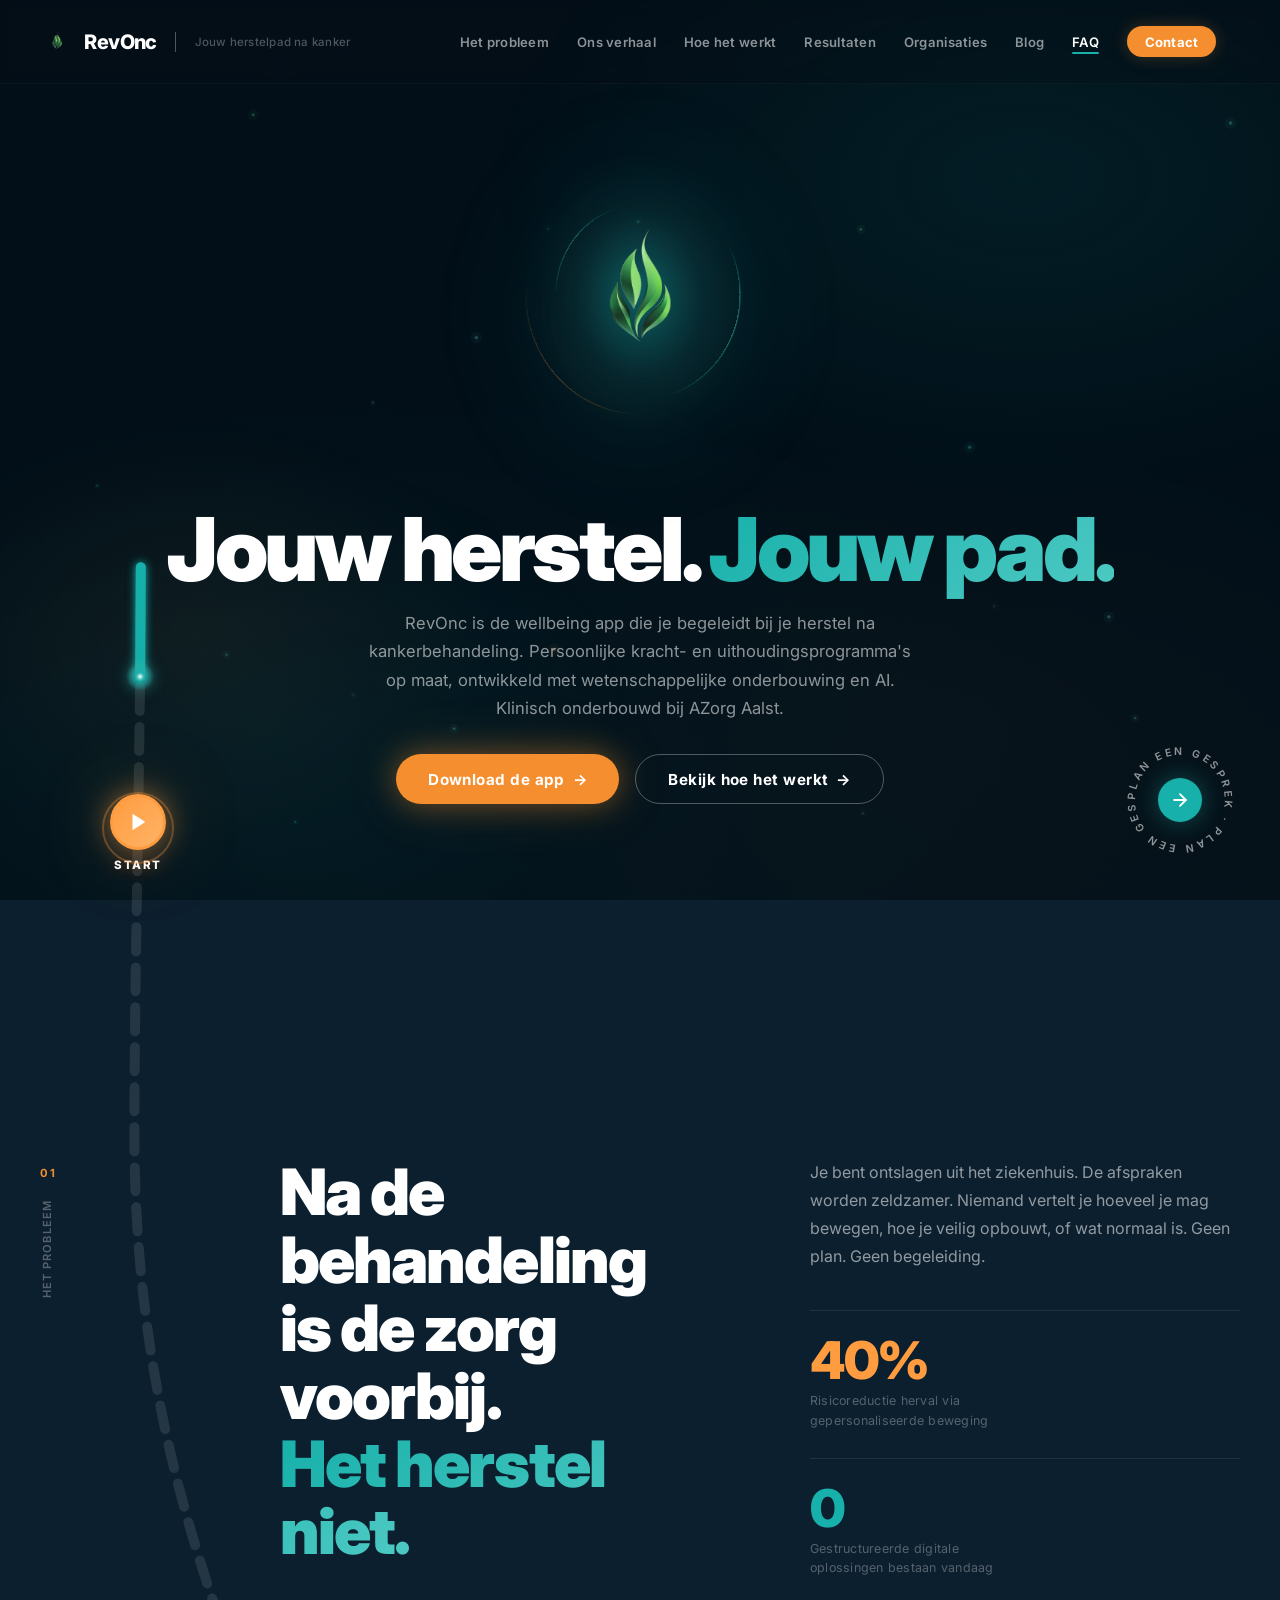
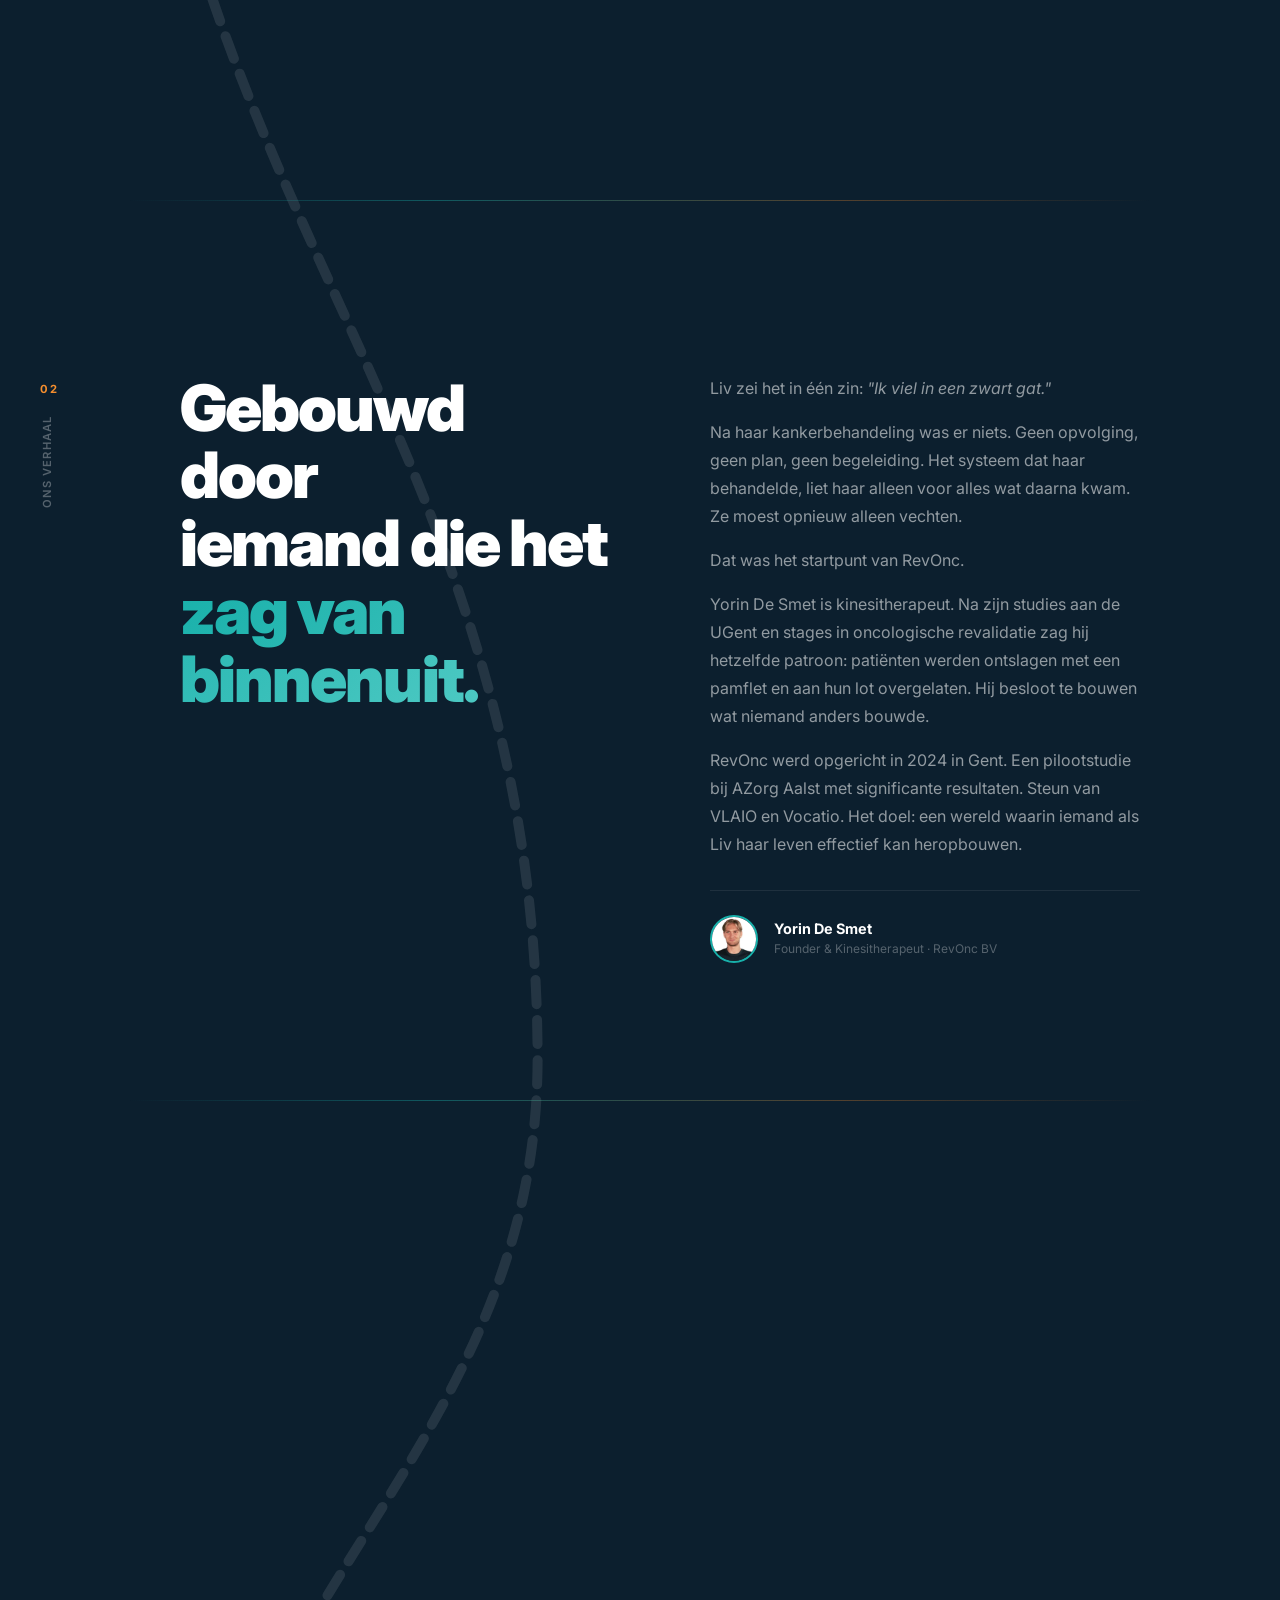
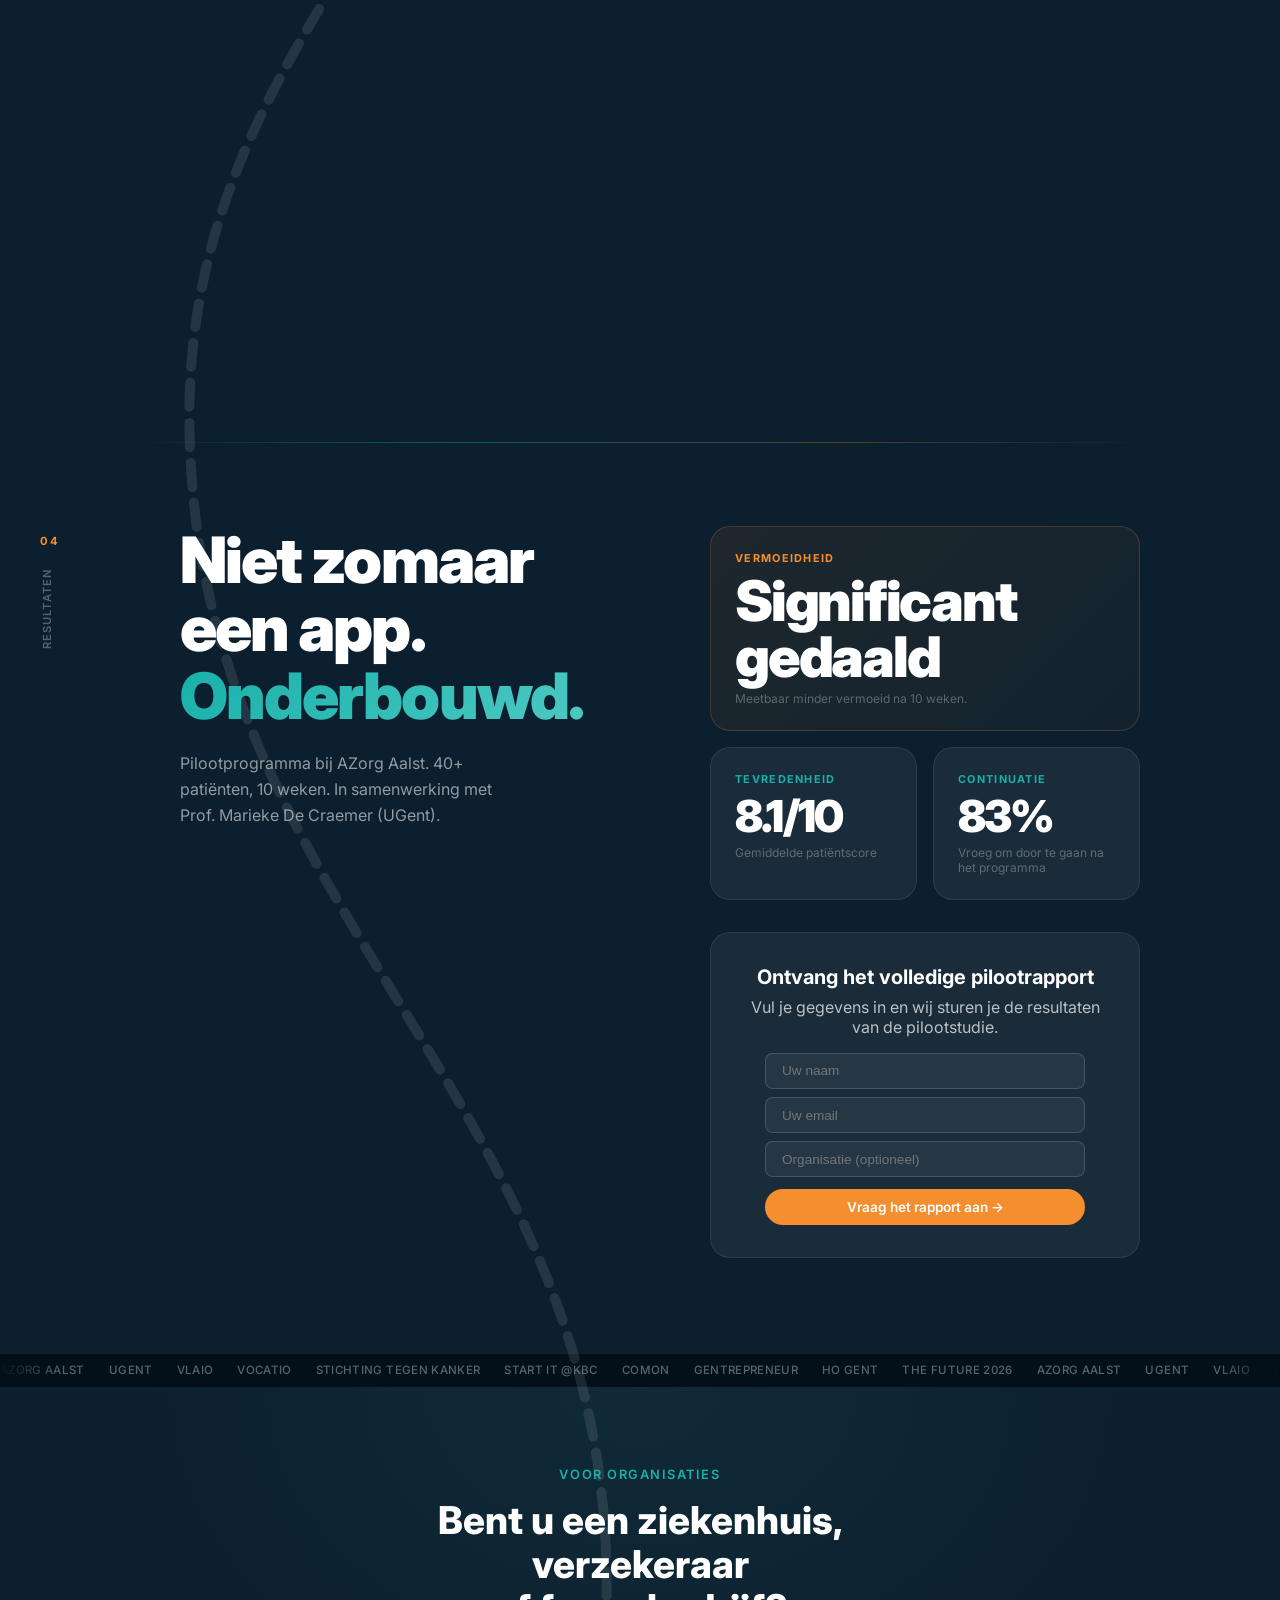
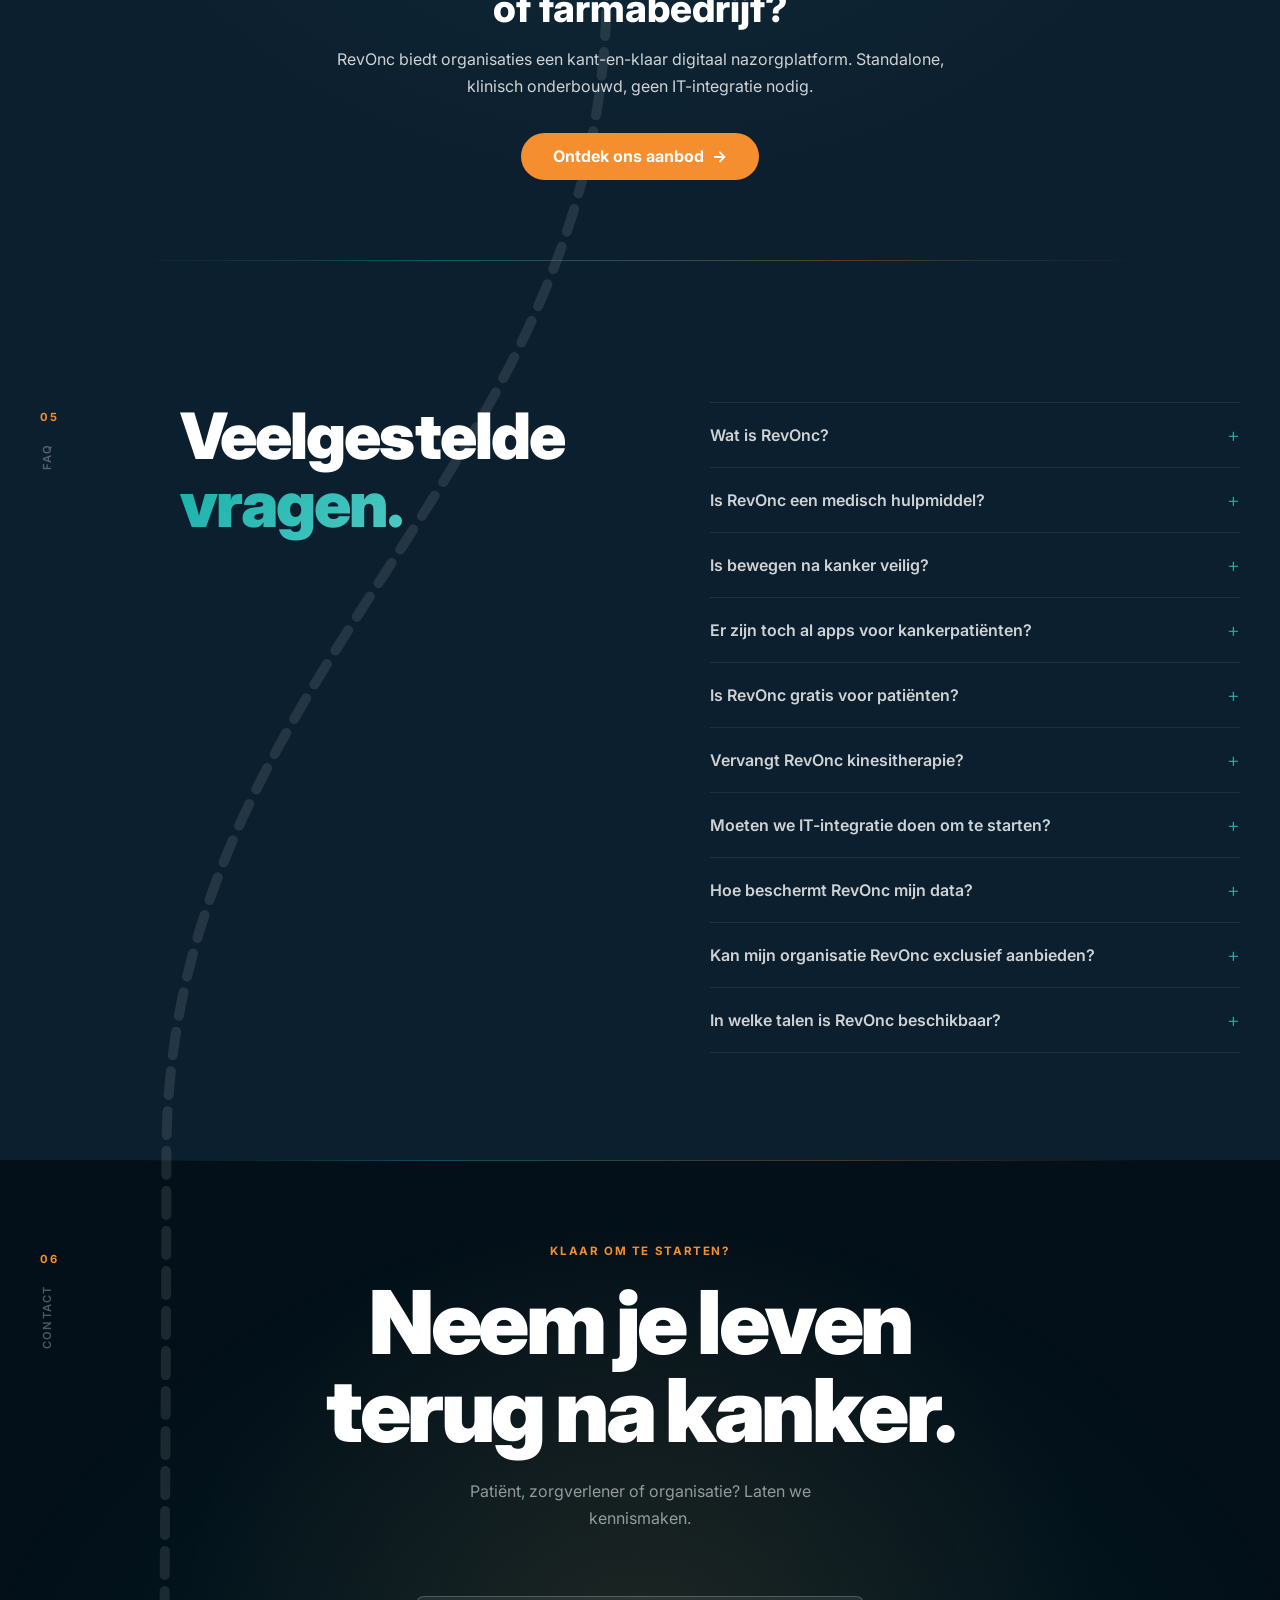
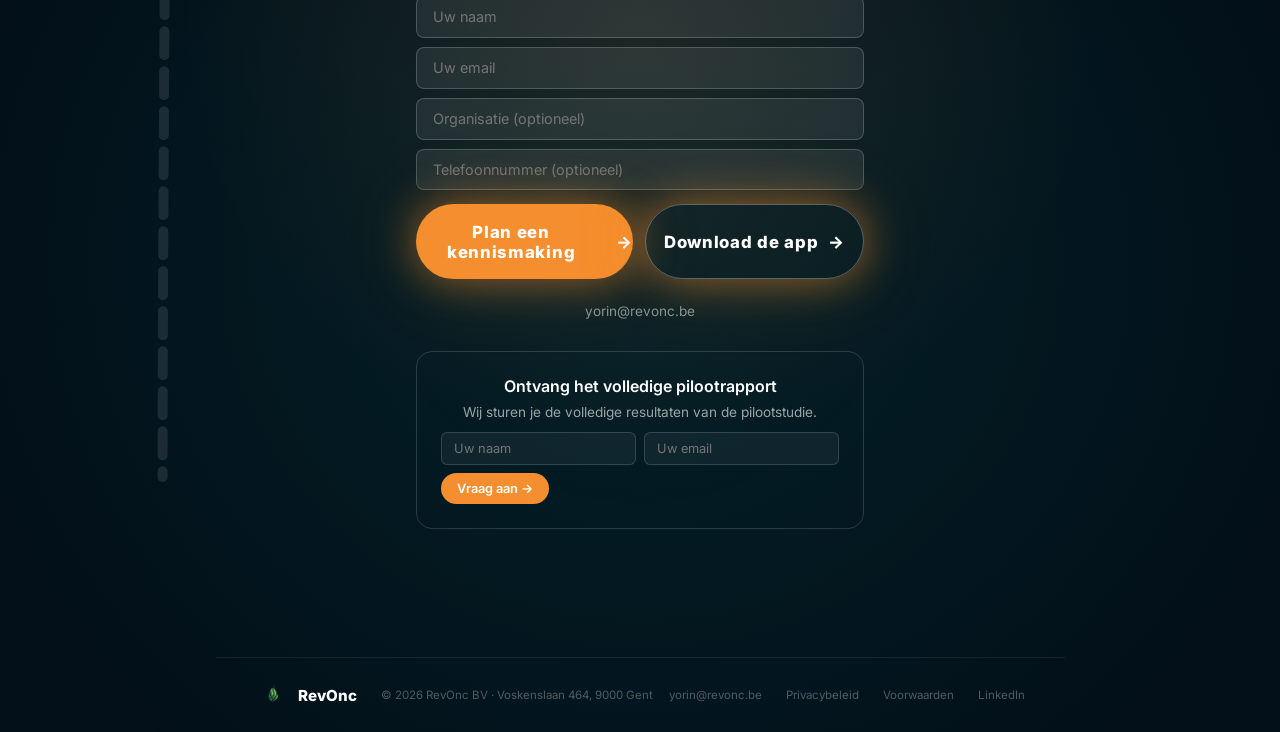
==== commit 289714c6: "Add files via upload" ====
--- a/index.html
+++ b/index.html
@@ -9,7 +9,7 @@
   <link rel="preconnect" href="https://fonts.gstatic.com" crossorigin />
   <link rel="preload" as="style" href="https://fonts.googleapis.com/css2?family=Inter:wght@400;600;700;800;900&display=swap" onload="this.onload=null;this.rel='stylesheet'" />
   <noscript><link href="https://fonts.googleapis.com/css2?family=Inter:wght@400;600;700;800;900&display=swap" rel="stylesheet" /></noscript>
-  <link rel="stylesheet" href="css/style_v2.css?v=15" />
+  <link rel="stylesheet" href="css/style_v2.min.css?v=16" />
 
   <!-- FAQPage Schema (JSON-LD) for GEO/SEO -->
   <script type="application/ld+json">
@@ -295,7 +295,7 @@
           RevOnc werd opgericht in 2024 in Gent. Een pilootstudie bij AZorg Aalst met significante resultaten. Steun van VLAIO en Vocatio. Het doel: een wereld waarin iemand als Liv haar leven effectief kan heropbouwen.
         </p>
         <div class="founder-card">
-          <img src="yorin.webp" alt="Yorin De Smet" class="founder-card__avatar founder-card__avatar--photo" />
+          <img src="yorin.webp" alt="Yorin De Smet" class="founder-card__avatar founder-card__avatar--photo" loading="lazy" width="80" height="80" />
           <div>
             <strong class="founder-card__name">Yorin De Smet</strong>
             <span class="founder-card__title">Founder &amp; Kinesitherapeut · RevOnc BV</span>
@@ -319,7 +319,7 @@
         <h2 class="panel__title">Vijf stappen naar<br />jouw<br /><em>beweegdroom.</em></h2>
         <p class="panel__sub">RevOnc stelt een persoonlijk programma samen op basis van jouw niveau. Elke dag weet je wat je moet doen.</p>
         <div class="mockup-showcase">
-          <img src="mockups.webp" alt="RevOnc app — droompad en profiel schermen" class="mockup-showcase__img" />
+          <img src="mockups.webp" alt="RevOnc app — droompad en profiel schermen" class="mockup-showcase__img" loading="lazy" width="600" height="400" />
         </div>
       </div>
 
@@ -368,7 +368,7 @@
   <!-- ========================================================
        SECTION 5: RESULTATEN / BEWIJS
        ======================================================== -->
-  <section class="panel panel--dark panel--path-right" id="resultaten" data-panel="4" style="min-height:auto;padding-bottom:4rem">
+  <section class="panel panel--dark panel--path-right" id="resultaten" data-panel="4" style="min-height:auto !important;padding-bottom:3rem">
     <div class="panel__grid">
       <div class="panel__label">
         <span class="panel__num">04</span>
@@ -396,21 +396,6 @@
             <span class="proof-card__label">Continuatie</span>
             <div class="proof-card__num" data-count="83" data-suffix="%">0%</div>
             <div class="proof-card__sub">Vroeg om door te gaan na het programma</div>
-          </div>
-          <div class="proof-card proof-card--quote">
-            <svg width="28" height="20" viewBox="0 0 28 20" fill="currentColor" style="opacity:0.3;margin-bottom:0.75rem"><path d="M0 20V12C0 5.4 3.8 1.4 11.4 0l1.2 2C8.4 3 6.2 5.4 5.8 9H11V20H0ZM17 20V12C17 5.4 20.8 1.4 28.4 0l1.2 2C25.4 3 23.2 5.4 22.8 9H28V20H17Z"/></svg>
-            <p>"Het voelde als een coach in mijn broekzak. Ik deed het op mijn eigen tempo en dat gaf rust."</p>
-            <strong>— Deelneemster pilootstudie AZorg Aalst</strong>
-          </div>
-          <div class="proof-card proof-card--quote">
-            <svg width="28" height="20" viewBox="0 0 28 20" fill="currentColor" style="opacity:0.3;margin-bottom:0.75rem"><path d="M0 20V12C0 5.4 3.8 1.4 11.4 0l1.2 2C8.4 3 6.2 5.4 5.8 9H11V20H0ZM17 20V12C17 5.4 20.8 1.4 28.4 0l1.2 2C25.4 3 23.2 5.4 22.8 9H28V20H17Z"/></svg>
-            <p>"Door de app wist ik precies wat ik moest doen. Geen twijfel, gewoon beginnen."</p>
-            <strong>— Deelneemster pilootstudie AZorg Aalst</strong>
-          </div>
-          <div class="proof-card proof-card--quote">
-            <svg width="28" height="20" viewBox="0 0 28 20" fill="currentColor" style="opacity:0.3;margin-bottom:0.75rem"><path d="M0 20V12C0 5.4 3.8 1.4 11.4 0l1.2 2C8.4 3 6.2 5.4 5.8 9H11V20H0ZM17 20V12C17 5.4 20.8 1.4 28.4 0l1.2 2C25.4 3 23.2 5.4 22.8 9H28V20H17Z"/></svg>
-            <p>"Ik merkte dat ik weer zin had om te bewegen. Dat had ik lang niet meer gevoeld."</p>
-            <strong>— Deelneemster pilootstudie AZorg Aalst</strong>
           </div>
         </div>
 
@@ -435,32 +420,6 @@
     </div>
   </section>
 
-  <!-- ========================================================
-       SOCIAL WINS / TESTIMONIALS
-       ======================================================== -->
-  <section class="wins-section" style="padding:4rem 2rem;max-width:72rem;margin:0 auto">
-    <div style="text-align:center;margin-bottom:2.5rem">
-      <span style="font-size:0.72rem;font-weight:700;letter-spacing:0.14em;text-transform:uppercase;color:var(--orange-cta)">Wat gebruikers zeggen</span>
-      <h2 style="font-size:clamp(2rem,4vw,3rem);font-weight:900;letter-spacing:-0.03em;margin-top:0.75rem;color:#fff">Echte verhalen, echte resultaten.</h2>
-    </div>
-    <div style="display:grid;grid-template-columns:repeat(auto-fit,minmax(280px,1fr));gap:1.5rem">
-      <div style="background:rgba(255,255,255,0.04);border:1px solid rgba(255,255,255,0.08);border-radius:1rem;padding:2rem;position:relative">
-        <span style="font-size:2.5rem;line-height:1;color:var(--green-accent);opacity:0.4;position:absolute;top:1rem;left:1.5rem">"</span>
-        <p style="color:rgba(255,255,255,0.75);line-height:1.7;font-size:0.95rem;margin-top:1rem">Dankzij RevOnc ben ik stap voor stap weer beginnen bewegen. Het voelde veilig en op mijn tempo.</p>
-        <p style="margin-top:1.25rem;font-weight:700;font-size:0.85rem;color:var(--green-accent)">Pilootdeelnemer, AZorg Aalst</p>
-      </div>
-      <div style="background:rgba(255,255,255,0.04);border:1px solid rgba(255,255,255,0.08);border-radius:1rem;padding:2rem;position:relative">
-        <span style="font-size:2.5rem;line-height:1;color:var(--green-accent);opacity:0.4;position:absolute;top:1rem;left:1.5rem">"</span>
-        <p style="color:rgba(255,255,255,0.75);line-height:1.7;font-size:0.95rem;margin-top:1rem">Ik dacht dat ik nooit meer zou kunnen sporten. Na 10 weken voel ik me sterker dan voor mijn behandeling.</p>
-        <p style="margin-top:1.25rem;font-weight:700;font-size:0.85rem;color:var(--green-accent)">Pilootdeelnemer, AZorg Aalst</p>
-      </div>
-      <div style="background:rgba(255,255,255,0.04);border:1px solid rgba(255,255,255,0.08);border-radius:1rem;padding:2rem;position:relative">
-        <span style="font-size:2.5rem;line-height:1;color:var(--green-accent);opacity:0.4;position:absolute;top:1rem;left:1.5rem">"</span>
-        <p style="color:rgba(255,255,255,0.75);line-height:1.7;font-size:0.95rem;margin-top:1rem">De app geeft structuur op momenten dat je het zelf niet meer weet. Elke kleine overwinning telt.</p>
-        <p style="margin-top:1.25rem;font-weight:700;font-size:0.85rem;color:var(--green-accent)">Pilootdeelnemer, AZorg Aalst</p>
-      </div>
-    </div>
-  </section>
 
   <!-- ========================================================
        TRUST BAR (thinner/finer per Yorin feedback)
@@ -735,7 +694,7 @@
   });
   </script>
 
-  <script src="js/full-page-sparks.js?v=2" defer></script>
-  <script src="js/main_v2.js?v=15" defer></script>
+  <script src="js/full-page-sparks.min.js?v=3" defer></script>
+  <script src="js/main_v2.min.js?v=16" defer></script>
 </body>
 </html>
--- a/css/style_v2.min.css
+++ b/css/style_v2.min.css
@@ -0,0 +1 @@
+:root{--bg-deep:#031019;--bg-dark:#0c1f2e;--bg-panel:#0e1c2e;--bg-teal:#0e2a35;--bg-light:#F8F8F8;--teal-500:#18B0AA;--teal-400:#2E7B78;--teal-300:#4DC9C3;--teal-glow:rgba(24, 176, 170, 0.18);--green-accent:#FF9C40;--green-dark:#D76A04;--orange-cta:#F58E2E;--white:#ffffff;--white-80:rgba(255,255,255,0.8);--white-55:rgba(255,255,255,0.55);--white-30:rgba(255,255,255,0.3);--white-10:rgba(255,255,255,0.08);--white-6:rgba(255,255,255,0.06);--text-dark:#031019;--gray-disabled:#D8D8D8;--gray-medium:#818181;--font:'Inter',system-ui,-apple-system,sans-serif;--nav-h:84px;--ease:cubic-bezier(0.22, 1, 0.36, 1)}*,::after,::before{box-sizing:border-box;margin:0;padding:0}html{font-size:16px;-webkit-font-smoothing:antialiased;scroll-behavior:smooth}body{font-family:var(--font);background:var(--bg-deep);color:var(--white);overflow-x:hidden;cursor:default;position:relative}img{display:block;max-width:100%}a{color:inherit;text-decoration:none}button{font-family:inherit;cursor:pointer;border:none;background:0 0}.nav{position:fixed;top:0;left:0;right:0;z-index:100;height:var(--nav-h);display:flex;align-items:center;justify-content:space-between;padding:0 2.5rem;background:rgba(6,13,20,.3);backdrop-filter:blur(8px);-webkit-backdrop-filter:blur(8px);border-bottom:1px solid rgba(255,255,255,.03);transition:background .5s var(--ease),backdrop-filter .5s var(--ease)}.nav.bg--visible{background:rgba(6,13,20,.75);backdrop-filter:blur(18px);-webkit-backdrop-filter:blur(18px);border-bottom:1px solid rgba(255,255,255,.05)}.nav__logo{display:flex;align-items:center;gap:.65rem;text-decoration:none}.nav__logo-img{width:34px;height:34px;object-fit:contain}.nav__logo-text{font-size:1.25rem;font-weight:800;letter-spacing:-.03em;color:var(--white)}.nav__menu-btn{font-size:.85rem;font-weight:600;letter-spacing:.05em;color:var(--white);background:rgba(255,255,255,.08);border:1px solid rgba(255,255,255,.15);border-radius:100px;padding:.55rem 1.2rem;display:flex;align-items:center;gap:.45rem;cursor:pointer;transition:all .25s}.nav__menu-btn:hover{background:rgba(255,255,255,.14);border-color:rgba(255,255,255,.25)}.nav__plus{font-size:1.2rem;font-weight:300;line-height:1;transition:transform .35s var(--ease)}.nav__menu-btn.open .nav__plus{transform:rotate(45deg)}.nav__links{display:flex;align-items:center;gap:1.75rem;margin-left:auto;margin-right:1.5rem}.nav__link{font-size:.82rem;font-weight:600;letter-spacing:.02em;color:var(--white-55);transition:color .2s;white-space:nowrap;position:relative}.nav__link::after{content:'';position:absolute;bottom:-4px;left:0;right:0;height:2px;background:var(--teal-500);border-radius:1px;transform:scaleX(0);transition:transform .25s var(--ease)}.nav__link:hover{color:var(--white)}.nav__link.active::after,.nav__link:hover::after{transform:scaleX(1)}.nav__link.active{color:var(--white)}.nav__link--cta{background:var(--orange-cta);color:#fff!important;padding:.45rem 1.1rem;border-radius:100px;font-weight:700;box-shadow:0 0 16px rgba(245,142,46,.25);transition:all .25s var(--ease)}.nav__link--cta::after{display:none}.nav__link--cta:hover{background:var(--green-accent);box-shadow:0 0 24px rgba(255,156,64,.4);transform:translateY(-1px)}.nav__logo-divider{width:1px;height:20px;background:var(--white-30);margin:0 .5rem}.nav__logo-tagline{font-size:.72rem;font-weight:500;color:var(--white-30);letter-spacing:.02em}@media (min-width:769px){.nav__menu-btn{display:none}}@media (max-width:768px){.nav__links{display:none!important}.nav__logo-divider,.nav__logo-tagline{display:none}.nav__menu-btn{display:flex}}.menu-overlay{position:fixed;inset:0;z-index:99;background:var(--bg-deep);display:flex;flex-direction:column;justify-content:center;padding:6rem 3rem 3rem;opacity:0;pointer-events:none;transform:translateY(-24px);transition:opacity .45s var(--ease),transform .45s var(--ease)}.menu-overlay.open{opacity:1;pointer-events:all;transform:translateY(0)}.menu-overlay__nav{display:flex;flex-direction:column;gap:.5rem}.menu-overlay__link{font-size:clamp(2rem, 6vw, 4.5rem);font-weight:800;letter-spacing:-.03em;color:var(--white-55);transition:color .2s;line-height:1.15;display:flex;align-items:baseline;gap:1.25rem}.menu-overlay__link::before{content:attr(data-num);font-size:.75rem;font-weight:600;letter-spacing:.1em;color:var(--teal-500);margin-bottom:.1rem}.menu-overlay__link:hover{color:var(--white)}.menu-overlay__footer{margin-top:auto;display:flex;gap:2rem;font-size:.8rem;color:var(--white-30);border-top:1px solid var(--white-10);padding-top:1.5rem}.contact-ring{position:fixed;bottom:2.5rem;right:2.5rem;z-index:50;width:120px;height:120px;display:flex;align-items:center;justify-content:center;cursor:pointer}.contact-ring__text{position:absolute;inset:0;color:var(--white-55);animation:spinRing 16s linear infinite;transform-origin:center;text-transform:uppercase}@keyframes spinRing{from{transform:rotate(0)}to{transform:rotate(360deg)}}.contact-ring__arrow{width:44px;height:44px;border-radius:50%;background:var(--teal-500);box-shadow:0 0 24px rgba(24,176,170,.4);display:flex;align-items:center;justify-content:center;color:#fff;transition:all .25s var(--ease);flex-shrink:0}.contact-ring:hover .contact-ring__arrow{background:var(--orange-cta);box-shadow:0 0 40px rgba(245,142,46,.6);transform:scale(1.1)}.panel{position:relative;min-height:100dvh;display:flex;flex-direction:column;overflow:hidden}.panel--hero{background:var(--bg-deep)}.panel--dark{background:var(--bg-dark)}.panel--teal{background:var(--bg-teal)}.panel--light{background:var(--bg-light);color:var(--text-dark)}.panel__bg{position:absolute;inset:0;z-index:1;background:radial-gradient(ellipse 70% 60% at 80% 20%,rgba(24,176,170,.09) 0,transparent 60%),radial-gradient(ellipse 40% 40% at 15% 70%,rgba(245,142,46,.05) 0,transparent 60%),radial-gradient(ellipse 50% 50% at 20% 80%,rgba(24,176,170,.05) 0,transparent 60%);pointer-events:none}.panel__bg--contact{background:radial-gradient(ellipse 60% 60% at 50% 40%,rgba(245,142,46,.1) 0,transparent 60%),radial-gradient(ellipse 80% 80% at 50% 60%,rgba(24,176,170,.1) 0,transparent 70%)}.panel__grid{flex:1;display:grid;grid-template-columns:140px 1fr 1fr;grid-template-rows:auto;gap:0;padding:var(--nav-h) 2.5rem 3rem;align-items:start;align-content:center;position:relative;z-index:3}.panel--path-left .panel__aside,.panel--path-left .panel__main{padding-left:max(100px,3.5vw)}.panel--path-right .panel__aside,.panel--path-right .panel__main{padding-right:max(100px,3.5vw)}.panel__label{display:flex;flex-direction:column;gap:.5rem;padding-right:2rem;align-self:start;padding-top:.5rem}.panel__label--contact{position:absolute;top:var(--nav-h);left:2.5rem;z-index:4;padding-top:.5rem}.panel__num{font-size:.7rem;font-weight:700;letter-spacing:.14em;color:var(--orange-cta)}.panel__cat{font-size:.7rem;font-weight:600;letter-spacing:.1em;text-transform:uppercase;color:var(--white-30);writing-mode:vertical-rl;transform:rotate(180deg);margin-top:.75rem}.panel--light .panel__cat{color:rgba(0,0,0,.3)}.panel__main{padding-right:4rem;align-self:start}.panel__title{font-size:clamp(2.5rem, 5vw, 4rem);font-weight:900;line-height:1.06;letter-spacing:-.03em;color:var(--white)}.panel__title em{font-style:normal;background:linear-gradient(135deg,var(--teal-500) 0,var(--teal-300) 100%);-webkit-background-clip:text;-webkit-text-fill-color:transparent;background-clip:text}.panel__title--dark{color:var(--text-dark)}.panel__title--dark em{background:linear-gradient(135deg,#2e7b78 0,var(--teal-500) 100%);-webkit-background-clip:text;-webkit-text-fill-color:transparent;background-clip:text}.panel__sub{margin-top:1.25rem;font-size:1rem;color:var(--white-55);line-height:1.65;max-width:340px}.panel__body{font-size:1rem;line-height:1.75;color:var(--white-55)}.panel--light .panel__body{color:rgba(14,28,46,.65)}.panel__cta-link{display:inline-flex;align-items:center;gap:.5rem;margin-top:2rem;font-size:.9rem;font-weight:700;letter-spacing:.03em;color:var(--orange-cta);background:rgba(245,142,46,.12);border:1px solid rgba(245,142,46,.3);border-radius:100px;padding:.75rem 1.5rem;transition:all .25s var(--ease)}.panel__cta-link:hover{background:var(--orange-cta);color:#fff;opacity:1;box-shadow:0 0 30px rgba(245,142,46,.4)}.panel--light .panel__cta-link{background:rgba(245,142,46,.08);border-color:rgba(245,142,46,.25);color:var(--green-dark)}.panel--light .panel__cta-link:hover{background:var(--orange-cta);color:#fff}.panel--hero{justify-content:center;align-items:center}.hero-stack{position:absolute;inset:0;display:flex;flex-direction:column;align-items:center;z-index:3;padding-top:var(--nav-h)}.hero-stack__orb{flex:1 1 auto;position:relative;width:100%;display:flex;align-items:center;justify-content:center}.hero-stack__text{flex:0 0 auto;text-align:center;padding:0 2.5rem 4.5rem;width:100%}.hero-object{position:relative;top:auto;left:auto;transform:none;width:380px;height:380px;pointer-events:none;margin-top:-2rem;margin-bottom:-2rem}.orb-system{position:relative;width:100%;height:100%;display:flex;align-items:center;justify-content:center;animation:flameFloat 7s cubic-bezier(.45,.05,.55,.95) infinite}.orb-system__ambient{position:absolute;width:380px;height:400px;border-radius:50% 45% 55% 48%/52% 50% 48% 50%;background:radial-gradient(ellipse 70% 80% at 50% 55%,rgba(24,176,170,.13) 0,rgba(24,176,170,.05) 40%,transparent 70%);filter:blur(40px);animation:ambientBreathe 9s cubic-bezier(.37,0,.63,1) infinite;transform-origin:50% 55%}@keyframes ambientBreathe{0%,100%{transform:scale(1) rotate(0);opacity:.75}35%{transform:scale(1.12) rotate(3deg);opacity:1;border-radius:48% 52% 45% 55%/55% 48% 52% 45%}65%{transform:scale(1.06) rotate(-2deg);opacity:.85;border-radius:52% 48% 55% 45%/45% 55% 48% 52%}}.orb-system__corona{position:absolute;width:280px;height:300px;border-radius:46% 54% 52% 48%/50% 46% 54% 50%;background:radial-gradient(ellipse 60% 70% at 50% 52%,rgba(24,176,170,.28) 0,rgba(77,201,195,.12) 35%,transparent 65%);filter:blur(20px);animation:coronaMorph 6s cubic-bezier(.37,0,.63,1) infinite;transform-origin:50% 52%}@keyframes coronaMorph{0%,100%{transform:scale(1) rotate(0);border-radius:46% 54% 52% 48%/50% 46% 54% 50%;opacity:.8}25%{transform:scale(1.08) rotate(4deg);border-radius:54% 46% 48% 52%/44% 56% 44% 56%;opacity:1}50%{transform:scale(.96) rotate(-3deg);border-radius:50% 50% 55% 45%/52% 48% 50% 50%;opacity:.7}75%{transform:scale(1.04) rotate(2deg);border-radius:48% 52% 46% 54%/56% 44% 56% 44%;opacity:.9}}.orb-system__pulse{position:absolute;width:160px;height:175px;border-radius:50% 46% 54% 48%/52% 50% 48% 50%;background:radial-gradient(ellipse 55% 65% at 50% 50%,rgba(24,176,170,.55) 0,rgba(24,176,170,.2) 40%,transparent 70%);filter:blur(8px);animation:pulseBurst 3.8s cubic-bezier(.37,0,.63,1) infinite}@keyframes pulseBurst{0%,100%{transform:scale(1);opacity:.6}45%{transform:scale(1.15);opacity:1}70%{transform:scale(.95);opacity:.45}}.orb-system__tendril{position:absolute;width:200px;height:200px;border-radius:50%;border:1.5px solid transparent;background:0 0;transform-origin:center}.orb-system__tendril::before{content:'';position:absolute;inset:-1.5px;border-radius:50%;background:conic-gradient(from 0deg,transparent 0deg,transparent 60deg,rgba(24,176,170,.6) 80deg,rgba(77,201,195,.8) 110deg,rgba(24,176,170,.5) 140deg,transparent 165deg,transparent 360deg);-webkit-mask:radial-gradient(farthest-side,transparent calc(100% - 1.5px),white calc(100% - 1.5px));mask:radial-gradient(farthest-side,transparent calc(100% - 1.5px),white calc(100% - 1.5px));filter:blur(1px)}.orb-system__tendril--1{width:200px;height:210px;animation:tendrilOrbit1 14s linear infinite;opacity:.7}.orb-system__tendril--2{width:230px;height:240px;animation:tendrilOrbit2 20s linear infinite;opacity:.45}.orb-system__tendril--2::before{background:conic-gradient(from 0deg,transparent 0deg,transparent 180deg,rgba(245,142,46,.4) 200deg,rgba(255,156,64,.6) 230deg,rgba(245,142,46,.35) 255deg,transparent 275deg,transparent 360deg)}.orb-system__tendril--3{width:170px;height:180px;animation:tendrilOrbit3 10s linear infinite;opacity:.55}.orb-system__tendril--3::before{background:conic-gradient(from 0deg,transparent 0deg,transparent 270deg,rgba(24,176,170,.5) 285deg,rgba(77,201,195,.7) 310deg,rgba(24,176,170,.4) 330deg,transparent 345deg,transparent 360deg)}@keyframes tendrilOrbit1{from{transform:rotate(0)}to{transform:rotate(360deg)}}@keyframes tendrilOrbit2{from{transform:rotate(0)}to{transform:rotate(-360deg)}}@keyframes tendrilOrbit3{from{transform:rotate(40deg)}to{transform:rotate(400deg)}}.orb-system__logo-wrap{position:relative;z-index:5;animation:logoEntrance 1.4s cubic-bezier(.34,1.56,.64,1) both,logoBreathe 7s cubic-bezier(.45,.05,.55,.95) 1.4s infinite}@keyframes logoEntrance{0%{opacity:0;transform:scale(.35) translateY(20px);filter:brightness(0) blur(12px)}40%{opacity:.9;filter:brightness(1.4) blur(2px)}70%{opacity:1;transform:scale(1.06) translateY(-4px);filter:brightness(1.2) blur(0px)}100%{opacity:1;transform:scale(1) translateY(0);filter:brightness(1) blur(0px)}}@keyframes logoBreathe{0%,100%{transform:scale(1) translateY(0);filter:drop-shadow(0 0 28px rgba(24, 176, 170, .55)) drop-shadow(0 0 60px rgba(24, 176, 170, .22)) drop-shadow(0 12px 24px rgba(0, 0, 0, .5))}40%{transform:scale(1.035) translateY(-4px);filter:drop-shadow(0 0 40px rgba(24, 176, 170, .75)) drop-shadow(0 0 80px rgba(24, 176, 170, .3)) drop-shadow(0 16px 30px rgba(0, 0, 0, .45))}65%{transform:scale(.975) translateY(3px);filter:drop-shadow(0 0 20px rgba(24, 176, 170, .4)) drop-shadow(0 0 45px rgba(24, 176, 170, .15)) drop-shadow(0 10px 20px rgba(0, 0, 0, .55))}}.orb-system__logo{width:220px;height:220px;object-fit:contain;display:block}.orb-system__shimmer{position:absolute;inset:0;z-index:6;pointer-events:none;border-radius:50%;overflow:hidden}.orb-system__shimmer::after{content:'';position:absolute;top:-100%;left:-60%;width:40%;height:300%;background:linear-gradient(105deg,transparent 0,rgba(255,255,255,0) 30%,rgba(255,255,255,.18) 50%,rgba(255,255,255,0) 70%,transparent 100%);transform:skewX(-15deg);animation:shimmerSweep 8s cubic-bezier(.25,.46,.45,.94) .8s infinite}@keyframes shimmerSweep{0%{transform:translateX(-120%) skewX(-15deg);opacity:0}5%{opacity:1}30%{transform:translateX(380%) skewX(-15deg);opacity:0}100%{transform:translateX(380%) skewX(-15deg);opacity:0}}@keyframes flameFloat{0%,100%{transform:translateY(0)}50%{transform:translateY(-14px)}}.orb-system__ambient,.orb-system__corona,.orb-system__pulse{animation-fill-mode:both;opacity:0;animation-name:layerFadeIn,ambientBreathe;animation-duration:1.2s,9s;animation-delay:.2s,1.2s;animation-timing-function:ease-out,cubic-bezier(0.37,0,0.63,1);animation-iteration-count:1,infinite}.orb-system__corona{animation-name:layerFadeIn,coronaMorph;animation-duration:1s,6s;animation-delay:.4s,1s}.orb-system__pulse{animation-name:layerFadeIn,pulseBurst;animation-duration:.8s,3.8s;animation-delay:.6s,.8s;animation-iteration-count:1,infinite}@keyframes layerFadeIn{from{opacity:0;transform:scale(.8)}to{opacity:1;transform:scale(1)}}.orb-system__tendril--1{animation-delay:.9s;opacity:0;animation-fill-mode:forwards}.orb-system__tendril--2{animation-delay:1.1s;opacity:0;animation-fill-mode:forwards}.orb-system__tendril--3{animation-delay:.7s;opacity:0;animation-fill-mode:forwards}.orb-system__tendril--1{animation:tendrilReveal .6s ease-out .9s forwards,tendrilOrbit1 14s linear 1.5s infinite}.orb-system__tendril--2{animation:tendrilReveal .6s ease-out 1.1s forwards,tendrilOrbit2 20s linear 1.7s infinite}.orb-system__tendril--3{animation:tendrilReveal .6s ease-out .7s forwards,tendrilOrbit3 10s linear 1.3s infinite}@keyframes tendrilReveal{from{opacity:0}to{opacity:var(--tendril-opacity, .7)}}.orb-system__tendril--1{--tendril-opacity:0.7}.orb-system__tendril--2{--tendril-opacity:0.45}.orb-system__tendril--3{--tendril-opacity:0.55}.orb-badge{position:absolute;display:flex;align-items:center;gap:.4rem;background:rgba(6,13,20,.7);border:1px solid rgba(24,176,170,.2);backdrop-filter:blur(12px);-webkit-backdrop-filter:blur(12px);border-radius:100px;padding:.35rem .85rem;font-size:.72rem;font-weight:700;letter-spacing:.05em;color:var(--white-80);white-space:nowrap}.orb-badge__dot{width:7px;height:7px;border-radius:50%;background:var(--teal-400);flex-shrink:0;box-shadow:0 0 6px var(--teal-500)}.orb-badge__dot--green{background:var(--green-accent);box-shadow:0 0 6px var(--green-accent)}.orb-badge__dot--gold{background:#f5c542;box-shadow:0 0 6px #f5c542}.orb-badge--1{top:5%;left:55%;animation:badgeFloat 7s ease-in-out infinite}.orb-badge--2{top:50%;right:-2%;animation:badgeFloat 9s ease-in-out infinite 1s}.orb-badge--3{bottom:12%;left:52%;animation:badgeFloat 8s ease-in-out infinite 2s}.orb-badge--4{top:38%;left:-5%;animation:badgeFloat 10s ease-in-out infinite .5s}@keyframes badgeFloat{0%,100%{transform:translateY(0)}50%{transform:translateY(-8px)}}.hero-content__title{font-size:clamp(2.8rem, 7vw, 5.5rem);font-weight:900;letter-spacing:-.04em;line-height:1;color:var(--white);margin-bottom:1rem}.hero-content__title em{font-style:normal;background:linear-gradient(135deg,var(--teal-500) 0,var(--teal-300) 100%);-webkit-background-clip:text;-webkit-text-fill-color:transparent;background-clip:text}.hero-content__sub{font-size:clamp(.9rem, 1.3vw, 1.05rem);color:var(--white-55);max-width:560px;margin:0 auto 2rem;line-height:1.7}.hero-content__ctas{display:flex;justify-content:center;gap:1rem;margin-bottom:1.5rem}.hero-content__cta{display:inline-flex;align-items:center;justify-content:center;gap:.5rem;font-size:.95rem;font-weight:700;letter-spacing:.03em;border-radius:100px;padding:.9rem 2rem;min-width:220px;white-space:nowrap;transition:all .25s var(--ease);position:relative;overflow:hidden}.hero-content__cta--primary{background:var(--orange-cta);color:#fff;box-shadow:0 0 30px rgba(245,142,46,.4),0 0 60px rgba(245,142,46,.15)}.hero-content__cta--primary::before{content:'';position:absolute;top:0;left:-75%;width:50%;height:100%;background:linear-gradient(105deg,transparent 0,rgba(255,255,255,0) 40%,rgba(255,255,255,.25) 50%,rgba(255,255,255,0) 60%,transparent 100%);transform:skewX(-15deg);animation:ctaShine 4s ease-in-out 2s infinite}@keyframes ctaShine{0%{left:-75%}30%{left:125%}100%{left:125%}}.hero-content__cta--primary:hover{background:var(--green-accent);transform:translateY(-2px);box-shadow:0 0 50px rgba(255,156,64,.6),0 0 100px rgba(255,156,64,.25)}.hero-content__cta--secondary{background:0 0;color:var(--white);border:1.5px solid var(--white-30)}.hero-content__cta--secondary:hover{border-color:var(--teal-500);color:var(--teal-300);box-shadow:0 0 24px rgba(24,176,170,.2);transform:translateY(-2px)}.hero-content__note{font-size:.72rem;font-weight:500;color:var(--white-30);letter-spacing:.04em}.stat-stack{margin-top:2.5rem;display:flex;flex-direction:column;gap:1.75rem}.stat-item{display:flex;flex-direction:column;gap:.25rem;padding-top:1.5rem;border-top:1px solid var(--white-10)}.stat-item__num{font-size:3.25rem;font-weight:900;letter-spacing:-.04em;color:var(--teal-500);line-height:1}.stat-item:first-child .stat-item__num{color:var(--green-accent)}.stat-item__pct{font-size:1.5rem;vertical-align:super}.stat-item__lbl{font-size:.78rem;color:var(--white-30);line-height:1.55;letter-spacing:.02em}.app-float{display:flex;justify-content:center;margin-bottom:2.5rem}.app-frame{background:#060e18;border-radius:40px;padding:14px;box-shadow:0 0 0 8px rgba(255,255,255,.04),0 40px 80px rgba(0,0,0,.5),0 0 50px rgba(24,176,170,.12);max-width:280px;width:100%;animation:mockFloat 6s ease-in-out infinite}@keyframes mockFloat{0%,100%{transform:translateY(0) rotate(-1deg)}50%{transform:translateY(-10px) rotate(-1deg)}}.app-frame__screen{background:linear-gradient(170deg,#0c1e32 0,#071018 100%);border-radius:28px;padding:22px 18px}.app-frame__topbar{display:flex;justify-content:space-between;align-items:center;margin-bottom:18px}.app-frame__title{font-size:.78rem;font-weight:700;color:var(--white-80)}.app-frame__xp{font-size:.72rem;font-weight:700;color:var(--teal-300);background:rgba(24,176,170,.1);padding:3px 10px;border-radius:100px}.app-path{display:flex;flex-direction:column;align-items:center;gap:5px;margin-bottom:18px}.app-path__node{width:40px;height:40px;border-radius:50%;display:flex;align-items:center;justify-content:center;font-size:1rem;font-weight:700}.app-path__node--done{background:rgba(45,219,126,.18);border:1.5px solid #18b0aa;color:#18b0aa;font-size:.85rem}.app-path__node--active{background:linear-gradient(135deg,var(--teal-500),var(--teal-400));box-shadow:0 0 18px rgba(24,176,170,.5);animation:nodePulse 2s ease-in-out infinite}.app-path__node--locked{background:var(--white-6);border:1.5px dashed rgba(255,255,255,.12);color:var(--white-30);font-size:.85rem}@keyframes nodePulse{0%,100%{box-shadow:0 0 18px rgba(24,176,170,.5)}50%{box-shadow:0 0 32px rgba(24,176,170,.8)}}.app-path__line{width:2px;height:14px;background:rgba(24,176,170,.2)}.app-path__line--done{background:#18b0aa}.app-cards{display:flex;flex-direction:column;gap:7px}.app-card{background:var(--white-6);border:1px solid rgba(255,255,255,.07);border-radius:12px;padding:10px 12px;display:flex;align-items:center;gap:8px}.app-card--alt{background:rgba(24,176,170,.06);border-color:rgba(24,176,170,.14)}.app-card__type{font-size:.65rem;font-weight:800;letter-spacing:.08em;text-transform:uppercase;color:var(--teal-300);min-width:65px}.app-card__name{font-size:.7rem;color:var(--white-80);flex:1}.app-card__dur{font-size:.65rem;color:var(--white-30)}.steps-list{display:flex;flex-direction:column;gap:0}.step-row{display:flex;gap:1.25rem;align-items:flex-start;padding:1.1rem 0;border-bottom:1px solid var(--white-10);transition:background .2s}.step-row:last-child{border-bottom:none}.step-row__n{font-size:.7rem;font-weight:800;letter-spacing:.1em;color:var(--orange-cta);padding-top:.15rem;min-width:26px}.step-row strong{display:block;font-size:.9rem;color:var(--white-80);margin-bottom:.2rem}.step-row p{font-size:.8rem;color:var(--white-30);line-height:1.55}.proof-grid{display:grid;grid-template-columns:1fr 1fr;gap:1rem}.proof-card{background:var(--white-6);border:1px solid rgba(255,255,255,.08);border-radius:20px;padding:1.5rem;transition:border-color .25s,background .25s}.proof-card:hover{border-color:rgba(24,176,170,.25);background:rgba(24,176,170,.06)}.proof-card--big{grid-column:span 2;background:linear-gradient(135deg,rgba(245,142,46,.08),rgba(255,156,64,.03));border-color:rgba(245,142,46,.2)}.proof-card--quote{grid-column:span 2}.proof-card .proof-card__label{font-size:.68rem;font-weight:700;letter-spacing:.12em;text-transform:uppercase;color:var(--teal-500);display:block;margin-bottom:.5rem}.proof-card--big .proof-card__label{color:var(--orange-cta)}.proof-card__num{font-size:2.75rem;font-weight:900;letter-spacing:-.04em;color:var(--white);line-height:1;margin-bottom:.4rem}.proof-card--big .proof-card__num{font-size:3.5rem}.proof-card__sub{font-size:.75rem;color:var(--white-30)}.proof-card--quote p{font-size:.95rem;line-height:1.7;color:var(--white-80);font-style:italic;margin-bottom:1rem}.proof-card--quote strong{font-size:.78rem;color:var(--teal-300)}.org-cards{display:flex;flex-direction:column;gap:.875rem}.org-card{display:flex;align-items:flex-start;gap:1.25rem;background:rgba(255,255,255,.05);border:1px solid rgba(255,255,255,.08);border-radius:18px;padding:1.25rem 1.5rem;transition:all .25s var(--ease)}.org-card:hover{border-color:rgba(46,123,120,.4);background:rgba(46,123,120,.1);transform:translateX(4px)}.org-card__icon{font-size:1.75rem;flex-shrink:0}.org-card__body h3{font-size:1rem;font-weight:700;color:#fff;margin-bottom:.35rem}.org-card__body p{font-size:.82rem;color:rgba(255,255,255,.6);line-height:1.6;margin-bottom:.5rem}.org-card__deal{font-size:.7rem;font-weight:700;letter-spacing:.06em;color:var(--orange-cta);background:rgba(245,142,46,.15);padding:3px 10px;border-radius:100px}.founder-card{display:flex;align-items:center;gap:1rem;margin-top:2rem;padding-top:1.5rem;border-top:1px solid var(--white-10)}.founder-card__avatar{width:48px;height:48px;border-radius:50%;background:linear-gradient(135deg,var(--teal-500),var(--green-accent));display:flex;align-items:center;justify-content:center;font-weight:800;font-size:1.125rem;color:var(--bg-deep);flex-shrink:0}.founder-card__avatar--photo{object-fit:cover;background:0 0;border:2px solid var(--teal-500)}.founder-card__avatar--placeholder{font-size:.6rem;font-weight:700;letter-spacing:.08em;color:var(--white-55);border:2px dashed var(--teal-500);background:var(--teal-glow)}.founder-card__name{display:block;font-size:.9rem;font-weight:700;color:var(--white)}.founder-card__title{font-size:.75rem;color:var(--white-30)}.contact-center{flex:1;display:flex;flex-direction:column;align-items:center;justify-content:center;position:relative;z-index:3;text-align:center;padding:var(--nav-h) 2.5rem 8rem;position:relative}.contact-center__eyebrow{font-size:.72rem;font-weight:700;letter-spacing:.14em;text-transform:uppercase;color:var(--orange-cta);margin-bottom:1.25rem;display:block}.contact-center__title{font-size:clamp(3rem, 7vw, 5.5rem);font-weight:900;letter-spacing:-.04em;line-height:1;color:var(--white);margin-bottom:1.5rem}.contact-center__sub{font-size:1rem;color:var(--white-55);max-width:440px;line-height:1.7;margin-bottom:2.5rem}.contact-center__btn{display:inline-flex;align-items:center;gap:.625rem;background:var(--orange-cta);color:#fff;font-size:1.05rem;font-weight:800;letter-spacing:.04em;border-radius:100px;padding:1.1rem 2.5rem;transition:all .25s var(--ease);box-shadow:0 0 40px rgba(245,142,46,.5),0 0 80px rgba(245,142,46,.2)}.contact-center__btn:hover{background:var(--green-accent);box-shadow:0 0 50px rgba(255,156,64,.6),0 0 100px rgba(255,156,64,.25);transform:translateY(-2px)}.footer{position:relative;z-index:3;display:flex;align-items:center;justify-content:space-between;padding:1.25rem 2.5rem;border-top:1px solid var(--white-10);flex-wrap:wrap;gap:1rem}.footer__left{display:flex;align-items:center;gap:1.5rem;flex-wrap:wrap}.footer__logo{display:flex;align-items:center;gap:.5rem;font-weight:800;font-size:.95rem}.footer__copy{font-size:.72rem;color:var(--white-30)}.footer__right{display:flex;gap:1.5rem}.footer__right a{font-size:.72rem;color:var(--white-30);transition:color .2s}.footer__right a:hover{color:var(--teal-300)}@media (max-width:1024px){.panel__grid{grid-template-columns:80px 1fr 1fr}}@media (max-width:768px){.contact-ring{width:90px;height:90px;bottom:1.5rem;right:1.5rem}.contact-ring__text{width:90px;height:90px}.contact-ring__arrow{width:36px;height:36px}.panel__grid{grid-template-columns:1fr;grid-template-rows:auto;gap:2rem;padding:calc(var(--nav-h) + 1.5rem) 1.5rem 2.5rem;align-items:start}.dp{display:none}.dp__mood{display:none}.panel--path-left .panel__aside,.panel--path-left .panel__main,.panel--path-right .panel__aside,.panel--path-right .panel__main{padding-left:0;padding-right:0}.panel__label{flex-direction:row;align-items:center;padding-right:0}.panel__label--contact{position:static;padding:0 1.5rem;margin-bottom:-1rem}.contact-center{padding:calc(var(--nav-h) + 1rem) 1.5rem 6rem}.contact-center__btns{flex-direction:column!important}.contact-center__btn{justify-content:center;text-align:center;font-size:.95rem;padding:1rem 0}.panel__cat{writing-mode:horizontal-tb;transform:none;margin-top:0}.panel__main{padding-right:0}.hero-object{width:260px;height:260px;transform:none}.hero-stack__text{padding:0 1.5rem 2rem}.orb-system__ambient{width:240px;height:260px}.orb-system__corona{width:180px;height:195px}.orb-system__pulse{width:100px;height:110px}.orb-system__tendril--1{width:130px;height:140px}.orb-system__tendril--2{width:150px;height:160px}.orb-system__tendril--3{width:110px;height:120px}.orb-system__logo{width:140px;height:140px}.orb-badge{font-size:.65rem;padding:.3rem .65rem}.orb-badge--2{right:-8%}.orb-badge--4{left:-8%}.hero-content__ctas{flex-direction:column;align-items:center}.hero-content__cta{min-width:260px}.proof-grid{grid-template-columns:1fr}.proof-card--big,.proof-card--quote{grid-column:span 1}.nav{padding:0 1.5rem}}@media (max-width:768px){.menu-overlay__link{font-size:clamp(1.6rem, 5vw, 3rem)}}@media (max-width:480px){.hero-content__title{font-size:2.2rem}.panel__title{font-size:2rem}.contact-center__title{font-size:2.5rem}.proof-card__num{font-size:2rem}.proof-card--big .proof-card__num{font-size:2.5rem}}.trust-track{width:100%;overflow:hidden;mask-image:linear-gradient(to right,transparent,black 5%,black 95%,transparent);-webkit-mask-image:linear-gradient(to right,transparent,black 5%,black 95%,transparent)}.trust-track__inner{display:flex;gap:1.5rem;align-items:center;white-space:nowrap;animation:trustScroll 30s linear infinite;width:max-content}.trust-track__inner span{font-size:.72rem;font-weight:500;letter-spacing:.03em;opacity:.35;flex-shrink:0;text-transform:uppercase}@keyframes trustScroll{0%{transform:translateX(0)}100%{transform:translateX(-50%)}}.trust-track:hover .trust-track__inner{animation-play-state:paused}.dp{position:absolute;top:0;left:0;width:100%;z-index:2;pointer-events:none;overflow:visible}.dp__svg{position:absolute;top:0;left:0;width:100%;height:100%}.dp__trail{fill:none;stroke:rgba(255,255,255,0.10);stroke-width:10;stroke-dasharray:24 16;stroke-linecap:round}.dp__active{fill:none;stroke:url(#dpGrad);stroke-width:10;stroke-linecap:round;filter:url(#dpPathGlow)}.dp__head{opacity:0;transition:opacity .3s}.dp__particles{position:fixed;inset:0;pointer-events:none;z-index:1}.dp-particle{position:absolute;border-radius:50%;opacity:0;animation:dpFloat linear infinite}@keyframes dpFloat{0%{transform:translateY(0) scale(0);opacity:0}10%{opacity:.7;transform:translateY(-5vh) scale(1)}90%{opacity:.3}100%{transform:translateY(-105vh) scale(.2);opacity:0}}.dp__stone{position:absolute;transform:translate(-50%,-50%);display:flex;flex-direction:column;align-items:center;gap:6px;opacity:0;transition:opacity .7s var(--ease),transform .7s var(--ease);z-index:5}.dp__stone.visible{opacity:1}.dp__stone-ring{position:absolute;width:72px;height:72px;border-radius:50%;border:2px solid rgba(255,255,255,.06);transition:all .6s var(--ease);top:50%;left:50%;transform:translate(-50%,-50%);margin-top:-5px}.dp__stone-dot{width:56px;height:56px;border-radius:50%;background:rgba(255,255,255,.08);border:3px solid rgba(255,255,255,.12);display:flex;align-items:center;justify-content:center;color:rgba(255,255,255,.3);transition:all .6s var(--ease);position:relative;z-index:2}.dp__stone-label{font-size:.72rem;font-weight:800;color:rgba(255,255,255,.25);text-transform:uppercase;letter-spacing:.12em;white-space:nowrap;transition:color .5s,text-shadow .5s;margin-top:2px}.dp__stone--completed .dp__stone-dot{background:#2e7b78;border-color:#2e7b78;color:#fff;box-shadow:0 0 24px rgba(46,123,120,.5),0 0 60px rgba(46,123,120,.2)}.dp__stone--completed .dp__stone-ring{border-color:rgba(46,123,120,.25)}.dp__stone--completed .dp__stone-label{color:rgba(255,255,255,.45)}.dp__stone--current .dp__stone-dot{background:linear-gradient(135deg,#ff9c40,#ffb366);border-color:#ff9c40;color:#fff;box-shadow:0 0 30px rgba(255,156,64,.6),0 0 80px rgba(255,156,64,.25);animation:dpPulse 2.2s ease-in-out infinite}.dp__stone--current .dp__stone-ring{border-color:rgba(255,156,64,.3);animation:dpRingPulse 2.2s ease-in-out infinite}.dp__stone--current .dp__stone-label{color:#fff;text-shadow:0 0 20px rgba(255,156,64,.5)}.dp__stone--locked .dp__stone-dot{background:rgba(255,255,255,.03);border-color:rgba(255,255,255,.06);color:rgba(255,255,255,.15)}@keyframes dpPulse{0%,100%{box-shadow:0 0 30px rgba(255,156,64,.6),0 0 80px rgba(255,156,64,.25);transform:scale(1)}50%{box-shadow:0 0 44px rgba(255,156,64,.8),0 0 100px rgba(255,156,64,.35);transform:scale(1.1)}}@keyframes dpRingPulse{0%,100%{transform:translate(-50%,-50%) scale(1);opacity:1}50%{transform:translate(-50%,-50%) scale(1.2);opacity:.5}}.dp__mood{position:fixed;inset:0;z-index:1;pointer-events:none;opacity:0;transition:opacity .8s ease;background:radial-gradient(ellipse 90% 70% at 30% 85%,rgba(24,176,170,.3),transparent 60%),radial-gradient(ellipse 70% 60% at 75% 80%,rgba(255,156,64,.2),transparent 55%),linear-gradient(180deg,transparent 0,rgba(14,42,53,.12) 30%,rgba(14,42,53,.18) 60%,rgba(200,235,228,.12) 100%)}.steps-list{display:flex;flex-direction:column;gap:1.5rem}.step-row{display:flex;gap:1.25rem;align-items:flex-start;padding:1.25rem 1.5rem;background:rgba(255,255,255,.03);border:1px solid rgba(255,255,255,.06);border-radius:16px;transition:background .3s,border-color .3s}.step-row:hover{background:rgba(255,255,255,.06);border-color:rgba(24,176,170,.2)}.step-row__num{flex-shrink:0;width:36px;height:36px;display:flex;align-items:center;justify-content:center;border-radius:50%;background:linear-gradient(135deg,#2e7b78,#18b0aa);color:#fff;font-size:.75rem;font-weight:800}.step-row__title{font-size:1.1rem;font-weight:700;color:var(--white-80);margin:0 0 .35rem}.step-row__desc{font-size:.9rem;color:var(--white-55);line-height:1.6;margin:0}.mockup-showcase{margin-top:2.5rem;position:relative}.mockup-showcase__img{width:100%;max-width:420px;height:auto;filter:drop-shadow(0 20px 60px rgba(0, 0, 0, .5)) drop-shadow(0 4px 20px rgba(24, 176, 170, .15));transition:transform .5s cubic-bezier(.22, 1, .36, 1)}.mockup-showcase:hover .mockup-showcase__img{transform:scale(1.03) translateY(-4px)}@media (max-width:768px){.mockup-showcase{margin-top:1.5rem;text-align:center}.mockup-showcase__img{max-width:320px}}@media (max-width:480px){.mockup-showcase__img{max-width:260px}}@media (max-width:1024px){.dp__stone-dot{width:44px;height:44px}.dp__stone-ring{width:58px;height:58px}.dp__stone-label{font-size:.62rem}}@media (max-width:768px){.dp{display:none}.dp__mood{display:none}.dp__stone{display:none!important}}.faq-list{display:flex;flex-direction:column;gap:0}.faq-item{border-bottom:1px solid var(--white-10);padding:1.25rem 0}.faq-item:first-child{border-top:1px solid var(--white-10)}.faq-item__q{font-size:1rem;font-weight:600;color:var(--white-80);cursor:pointer;list-style:none;display:flex;align-items:center;justify-content:space-between;gap:1rem;transition:color .2s}.faq-item__q::-webkit-details-marker{display:none}.faq-item__q::after{content:'+';font-size:1.25rem;font-weight:300;color:var(--teal-500);flex-shrink:0;transition:transform .3s var(--ease)}.faq-item[open] .faq-item__q::after{transform:rotate(45deg)}.faq-item__q:hover{color:var(--white)}.faq-item__a{font-size:.88rem;color:var(--white-55);line-height:1.7;margin-top:.75rem;padding-right:2rem;animation:faqSlideIn .3s var(--ease)}@keyframes faqSlideIn{from{opacity:0;transform:translateY(-8px)}to{opacity:1;transform:translateY(0)}}.sticky-cta{position:fixed;bottom:0;left:0;right:0;z-index:90;display:flex;align-items:center;justify-content:center;gap:1.5rem;padding:.875rem 2rem;background:rgba(6,13,20,.85);backdrop-filter:blur(16px);-webkit-backdrop-filter:blur(16px);border-top:1px solid rgba(24,176,170,.15);transform:translateY(100%);transition:transform .5s var(--ease)}.sticky-cta.visible{transform:translateY(0)}.sticky-cta__text{font-size:.85rem;color:var(--white-55);font-weight:500}.sticky-cta__btn{display:inline-flex;align-items:center;gap:.5rem;background:var(--orange-cta);color:#fff;font-size:.85rem;font-weight:700;padding:.6rem 1.5rem;border-radius:100px;box-shadow:0 0 24px rgba(245,142,46,.4);transition:all .25s var(--ease)}.sticky-cta__btn:hover{background:var(--green-accent);box-shadow:0 0 40px rgba(255,156,64,.6);transform:translateY(-1px)}@media (max-width:768px){.sticky-cta__text{display:none}.sticky-cta{justify-content:center;padding:.75rem 1rem}}.panel+.panel::before{content:'';position:absolute;top:0;left:10%;right:10%;height:1px;background:linear-gradient(90deg,transparent,rgba(24,176,170,.4) 30%,rgba(245,142,46,.3) 70%,transparent);z-index:5;animation:dividerPulse 4s ease-in-out infinite}.panel--hero+.panel::before{display:none}@keyframes dividerPulse{0%,100%{opacity:.4}50%{opacity:1}}@media (prefers-reduced-motion:reduce){.contact-ring__text,.orb-system__pulse,.orb-system__shimmer,.orb-system__tendril,.trust-track__inner{animation:none!important}.dp__particles{display:none}}
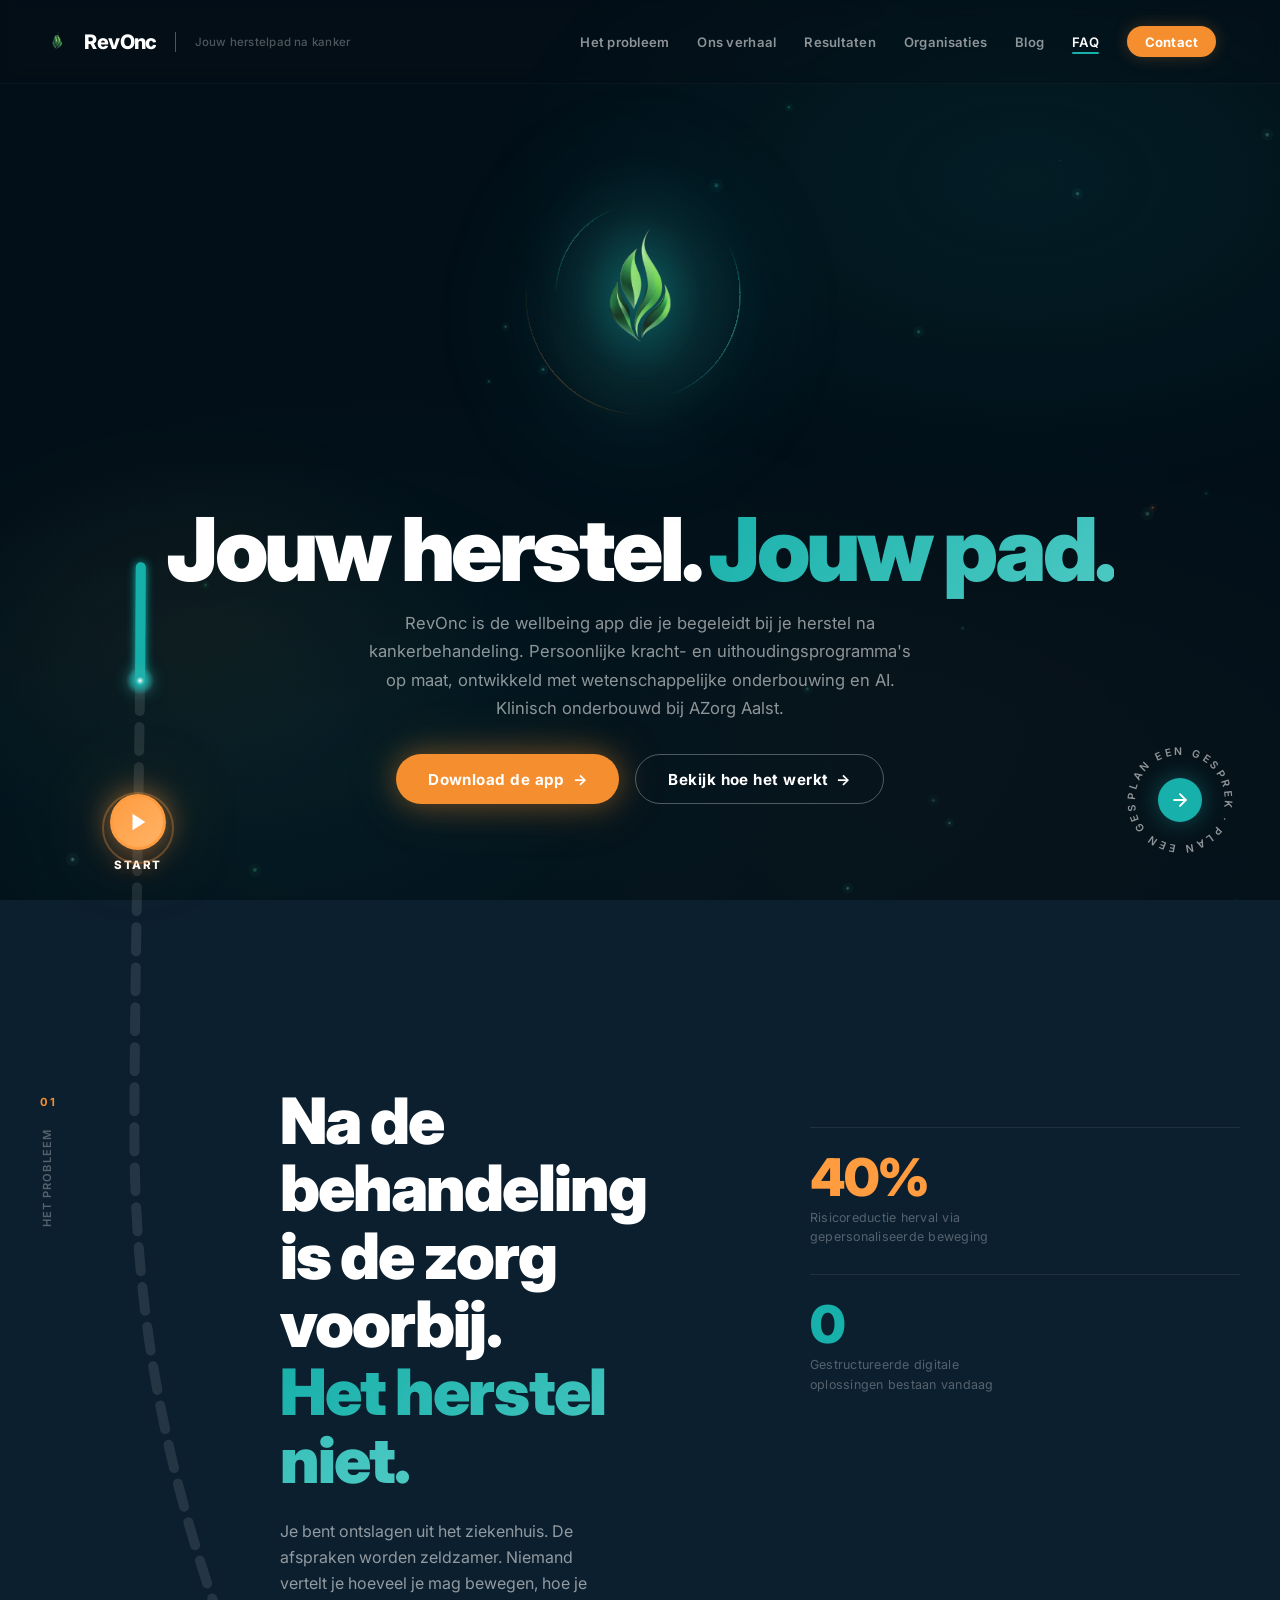
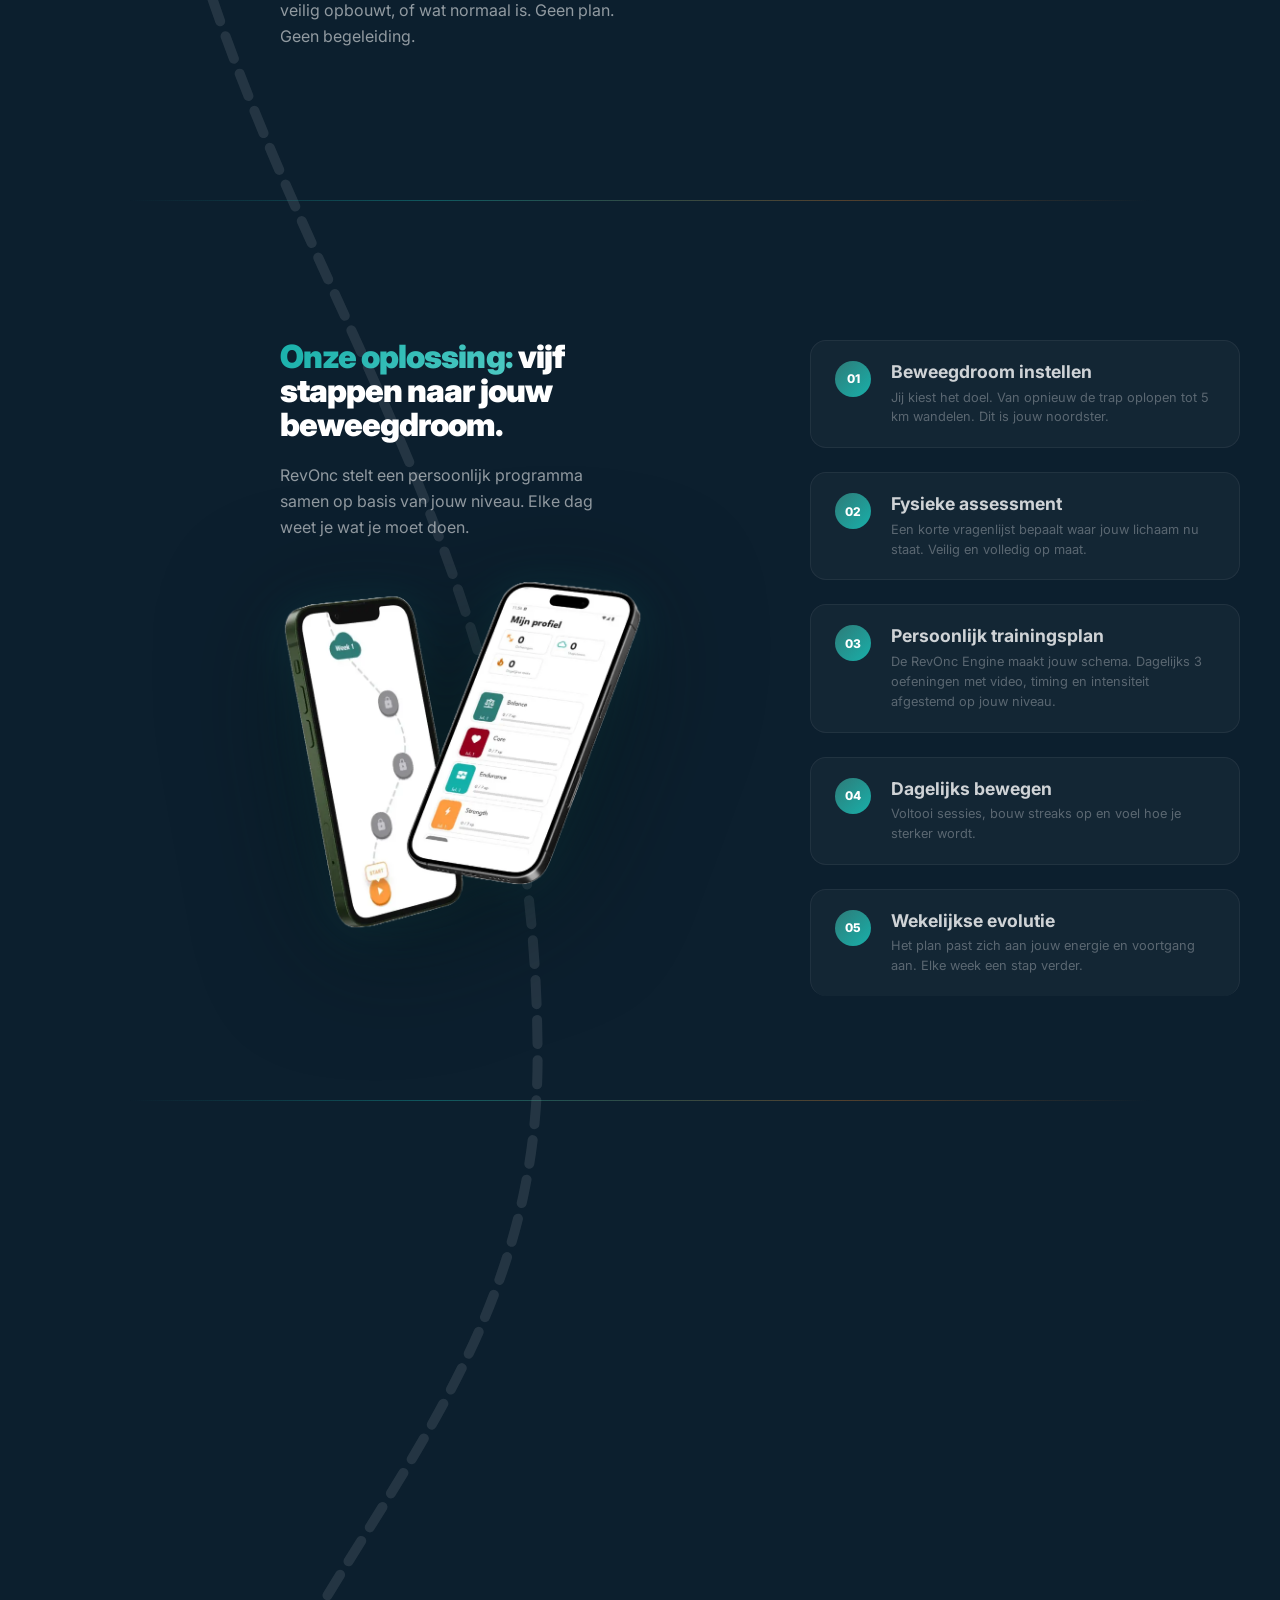
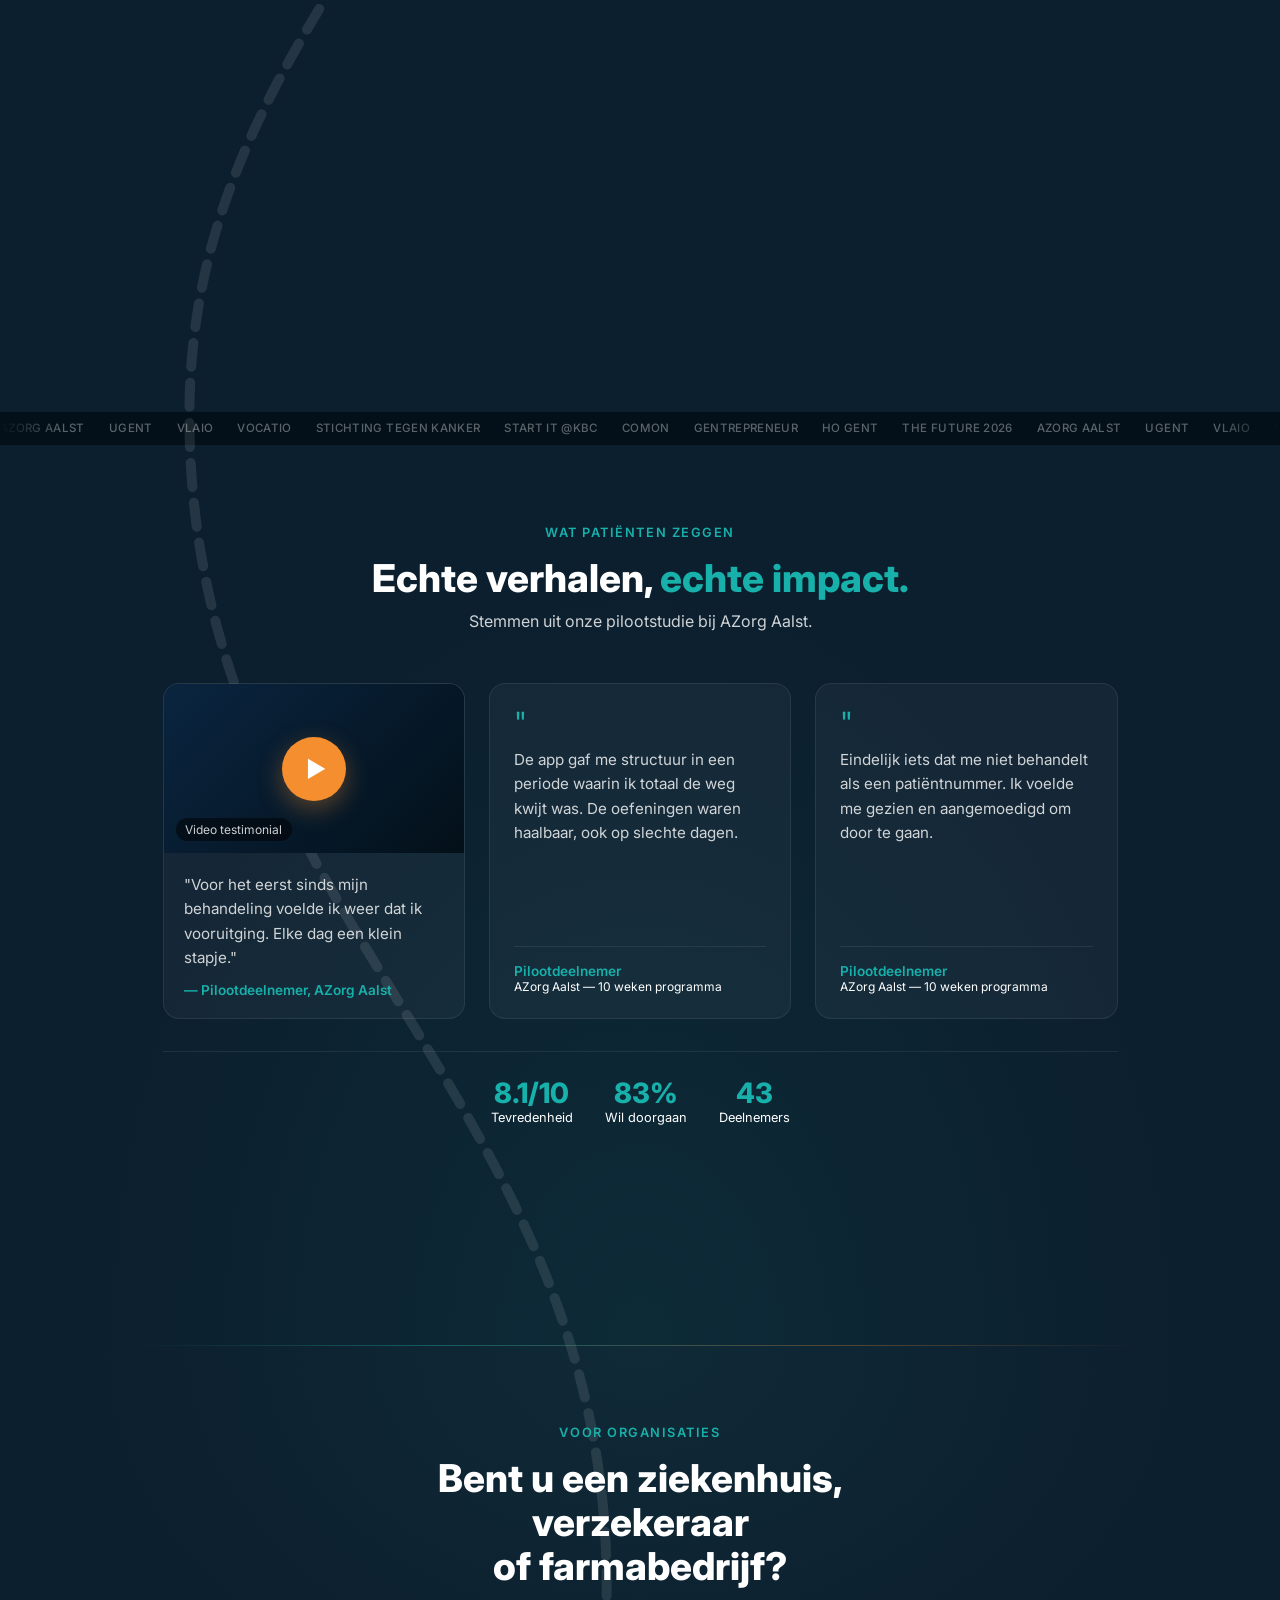
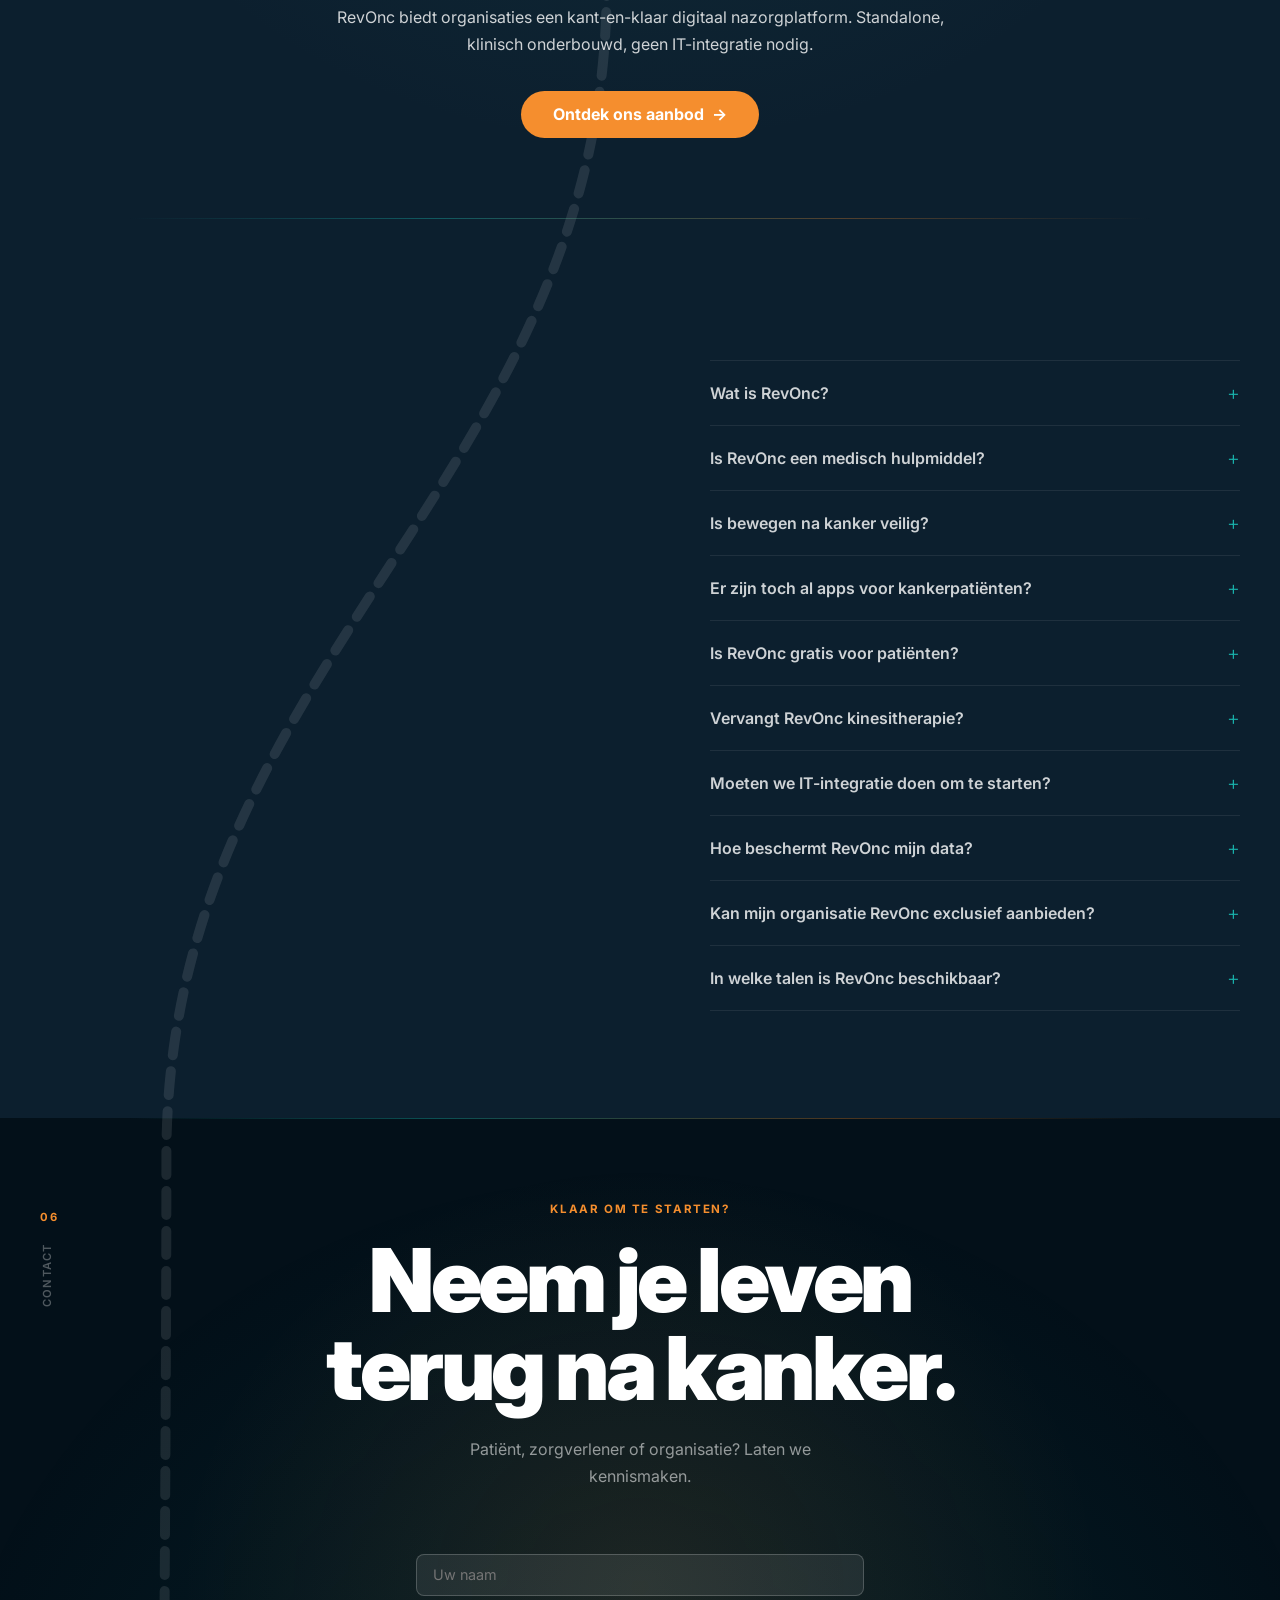
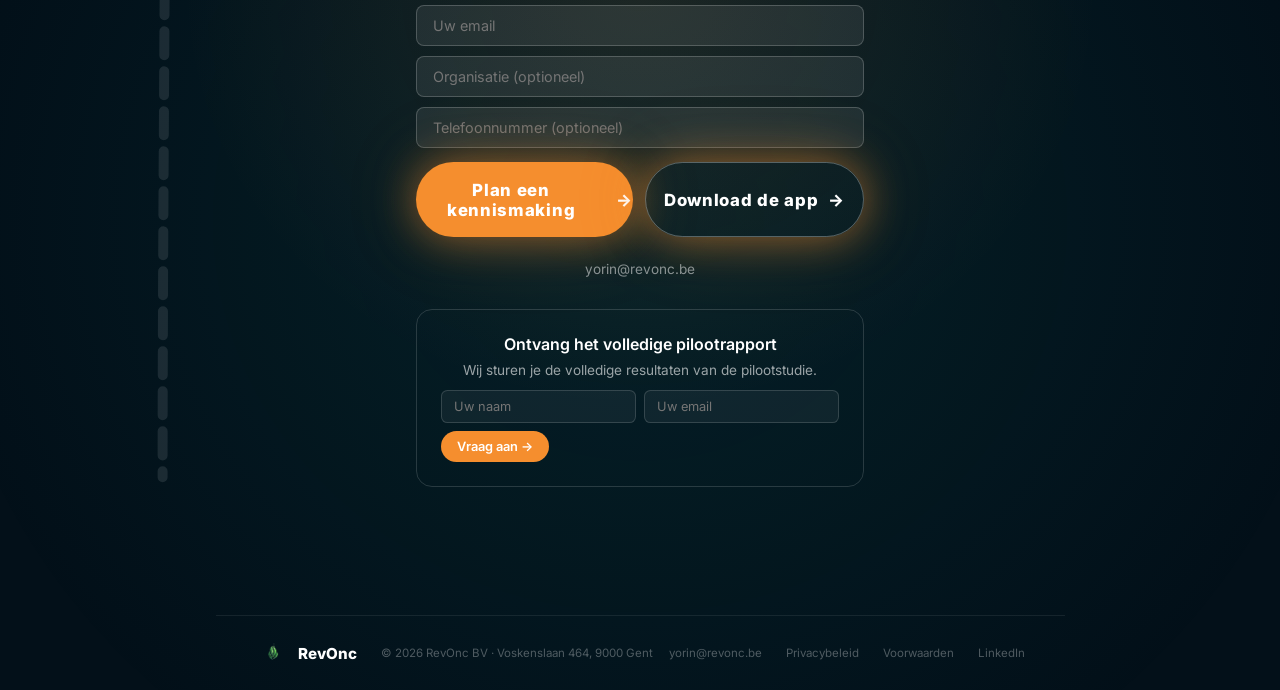
==== commit 332c6b16: "Add files via upload" ====
--- a/index.html
+++ b/index.html
@@ -10,6 +10,28 @@
   <link rel="preload" as="style" href="https://fonts.googleapis.com/css2?family=Inter:wght@400;600;700;800;900&display=swap" onload="this.onload=null;this.rel='stylesheet'" />
   <noscript><link href="https://fonts.googleapis.com/css2?family=Inter:wght@400;600;700;800;900&display=swap" rel="stylesheet" /></noscript>
   <link rel="stylesheet" href="css/style_v2.min.css?v=16" />
+  <style>
+    /* Clickable Resultaten stone — matched aan andere stones, subtiele klik-hint */
+    .dp__stone--clickable { cursor: pointer; text-decoration: none; }
+    .dp__stone--clickable .dp__stone-dot { transition: transform 0.25s ease, box-shadow 0.25s ease; }
+    .dp__stone--clickable:hover .dp__stone-dot {
+      transform: scale(1.1);
+      box-shadow: 0 0 50px rgba(255, 156, 64, 0.85), 0 0 110px rgba(255, 156, 64, 0.4) !important;
+    }
+    .dp__stone--clickable .dp__stone-label { transition: color 0.2s ease; }
+    .dp__stone--clickable:hover .dp__stone-label { color: #FF9C40; }
+    .dp__stone-tooltip {
+      display: block;
+      margin-top: 0.3rem;
+      font-size: 0.62rem;
+      font-weight: 600;
+      color: rgba(255, 255, 255, 0.5);
+      letter-spacing: 0.06em;
+      text-transform: uppercase;
+      transition: color 0.2s ease;
+    }
+    .dp__stone--clickable:hover .dp__stone-tooltip { color: #FF9C40; }
+  </style>
 
   <!-- FAQPage Schema (JSON-LD) for GEO/SEO -->
   <script type="application/ld+json">
@@ -84,8 +106,7 @@
 
     <div class="nav__links" id="navLinks">
       <a href="#probleem" class="nav__link" data-section="probleem">Het probleem</a>
-      <a href="#verhaal" class="nav__link" data-section="verhaal">Ons verhaal</a>
-      <a href="#droompad" class="nav__link" data-section="droompad">Hoe het werkt</a>
+      <a href="about.html" class="nav__link">Ons verhaal</a>
       <a href="#resultaten" class="nav__link" data-section="resultaten">Resultaten</a>
       <a href="voor-organisaties.html" class="nav__link">Organisaties</a>
       <a href="blog/" class="nav__link">Blog</a>
@@ -102,13 +123,12 @@
   <div class="menu-overlay" id="menuOverlay" aria-hidden="true">
     <nav class="menu-overlay__nav">
       <a href="#probleem" class="menu-overlay__link" data-num="01">Het probleem</a>
-      <a href="#verhaal" class="menu-overlay__link" data-num="02">Ons verhaal</a>
-      <a href="#droompad" class="menu-overlay__link" data-num="03">Hoe het werkt</a>
-      <a href="#resultaten" class="menu-overlay__link" data-num="04">Resultaten</a>
-      <a href="voor-organisaties.html" class="menu-overlay__link" data-num="05">Organisaties</a>
+      <a href="about.html" class="menu-overlay__link" data-num="02">Ons verhaal</a>
+      <a href="#resultaten" class="menu-overlay__link" data-num="03">Resultaten</a>
+      <a href="voor-organisaties.html" class="menu-overlay__link" data-num="04">Organisaties</a>
       <a href="blog/" class="menu-overlay__link" data-num="06">Blog</a>
-      <a href="#faq" class="menu-overlay__link" data-num="07">FAQ</a>
-      <a href="#contact" class="menu-overlay__link" data-num="08">Contact</a>
+      <a href="#faq" class="menu-overlay__link" data-num="06">FAQ</a>
+      <a href="#contact" class="menu-overlay__link" data-num="07">Contact</a>
     </nav>
     <div class="menu-overlay__footer">
       <span>yorin@revonc.be</span>
@@ -167,11 +187,12 @@
     <div class="dp__stone-dot" id="dpStoneIcon2"></div>
     <span class="dp__stone-label">Jouw Pad</span>
   </div>
-  <div class="dp__stone" id="dpStone3">
+  <a href="#testimonials" class="dp__stone dp__stone--clickable" id="dpStone3" aria-label="Bekijk de video testimonial" onclick="openVideoModal();return false;">
     <div class="dp__stone-ring"></div>
     <div class="dp__stone-dot" id="dpStoneIcon3"></div>
     <span class="dp__stone-label">Resultaten</span>
-  </div>
+    <span class="dp__stone-tooltip">Klik hier</span>
+  </a>
   <div class="dp__stone" id="dpStone4">
     <div class="dp__stone-ring"></div>
     <div class="dp__stone-dot" id="dpStoneIcon4"></div>
@@ -246,12 +267,10 @@
 
       <div class="panel__main">
         <h2 class="panel__title">Na de behandeling<br />is de zorg voorbij.<br /><em>Het herstel niet.</em></h2>
+        <p class="panel__sub" style="margin-top:1.5rem">Je bent ontslagen uit het ziekenhuis. De afspraken worden zeldzamer. Niemand vertelt je hoeveel je mag bewegen, hoe je veilig opbouwt, of wat normaal is. Geen plan. Geen begeleiding.</p>
       </div>
 
       <div class="panel__aside">
-        <p class="panel__body">
-          Je bent ontslagen uit het ziekenhuis. De afspraken worden zeldzamer. Niemand vertelt je hoeveel je mag bewegen, hoe je veilig opbouwt, of wat normaal is. Geen plan. Geen begeleiding.
-        </p>
         <div class="stat-stack">
           <div class="stat-item">
             <span class="stat-item__num" data-count="40" data-suffix="%">0%</span>
@@ -267,56 +286,15 @@
   </section>
 
   <!-- ========================================================
-       SECTION 3: ONS VERHAAL (moved up — after Het probleem)
-       ======================================================== -->
-  <section class="panel panel--dark panel--path-right" id="verhaal" data-panel="2">
+       HOE HET WERKT — samengevoegd onder "Het probleem" (per Yorin feedback)
+       Geen aparte header, vloeit door als oplossing op het probleem.
+       ======================================================== -->
+  <section class="panel panel--dark panel--path-left" id="droompad" data-panel="2" style="padding-top:0">
     <div class="panel__grid">
-      <div class="panel__label">
-        <span class="panel__num">02</span>
-        <span class="panel__cat">Ons verhaal</span>
-      </div>
+      <div class="panel__label" aria-hidden="true"></div>
+
       <div class="panel__main">
-        <h2 class="panel__title">Gebouwd door<br />iemand die het<br /><em>zag van binnenuit.</em></h2>
-      </div>
-      <div class="panel__aside">
-        <p class="panel__body">
-          Liv zei het in één zin: <em>"Ik viel in een zwart gat."</em>
-        </p>
-        <p class="panel__body" style="margin-top:1rem">
-          Na haar kankerbehandeling was er niets. Geen opvolging, geen plan, geen begeleiding. Het systeem dat haar behandelde, liet haar alleen voor alles wat daarna kwam. Ze moest opnieuw alleen vechten.
-        </p>
-        <p class="panel__body" style="margin-top:1rem">
-          Dat was het startpunt van RevOnc.
-        </p>
-        <p class="panel__body" style="margin-top:1rem">
-          Yorin De Smet is kinesitherapeut. Na zijn studies aan de UGent en stages in oncologische revalidatie zag hij hetzelfde patroon: patiënten werden ontslagen met een pamflet en aan hun lot overgelaten. Hij besloot te bouwen wat niemand anders bouwde.
-        </p>
-        <p class="panel__body" style="margin-top:1rem">
-          RevOnc werd opgericht in 2024 in Gent. Een pilootstudie bij AZorg Aalst met significante resultaten. Steun van VLAIO en Vocatio. Het doel: een wereld waarin iemand als Liv haar leven effectief kan heropbouwen.
-        </p>
-        <div class="founder-card">
-          <img src="yorin.webp" alt="Yorin De Smet" class="founder-card__avatar founder-card__avatar--photo" loading="lazy" width="80" height="80" />
-          <div>
-            <strong class="founder-card__name">Yorin De Smet</strong>
-            <span class="founder-card__title">Founder &amp; Kinesitherapeut · RevOnc BV</span>
-          </div>
-        </div>
-      </div>
-    </div>
-  </section>
-
-  <!-- ========================================================
-       SECTION 4: HOE HET WERKT (5 stappen)
-       ======================================================== -->
-  <section class="panel panel--dark panel--path-left" id="droompad" data-panel="3">
-    <div class="panel__grid">
-      <div class="panel__label">
-        <span class="panel__num">03</span>
-        <span class="panel__cat">Hoe het werkt</span>
-      </div>
-
-      <div class="panel__main">
-        <h2 class="panel__title">Vijf stappen naar<br />jouw<br /><em>beweegdroom.</em></h2>
+        <h2 class="panel__title" style="font-size:clamp(1.4rem,2.6vw,2rem)"><em>Onze oplossing:</em> vijf stappen naar jouw beweegdroom.</h2>
         <p class="panel__sub">RevOnc stelt een persoonlijk programma samen op basis van jouw niveau. Elke dag weet je wat je moet doen.</p>
         <div class="mockup-showcase">
           <img src="mockups.webp" alt="RevOnc app — droompad en profiel schermen" class="mockup-showcase__img" loading="lazy" width="600" height="400" />
@@ -453,6 +431,66 @@
   </section>
 
   <!-- ========================================================
+       TESTIMONIALS (onder partners, per Yorin feedback)
+       ======================================================== -->
+  <section class="panel panel--dark" id="testimonials" style="padding:5rem 2rem;position:relative;overflow:hidden">
+    <div style="position:absolute;inset:0;background:radial-gradient(ellipse at 50% 100%, rgba(27,176,170,0.08) 0%, transparent 60%);pointer-events:none"></div>
+    <div style="max-width:72rem;margin:0 auto;position:relative;z-index:3">
+      <div style="text-align:center;margin-bottom:3rem">
+        <span style="font-size:0.8rem;font-weight:600;letter-spacing:0.12em;text-transform:uppercase;color:var(--teal-500);display:block;margin-bottom:1rem">Wat patiënten zeggen</span>
+        <h2 style="font-size:clamp(1.6rem,3vw,2.4rem);font-weight:800;line-height:1.15;margin-bottom:0.5rem">Echte verhalen, <em style="color:var(--teal-500);font-style:normal">echte impact.</em></h2>
+        <p style="font-size:1rem;line-height:1.7;color:var(--white-80);max-width:36rem;margin:0 auto">Stemmen uit onze pilootstudie bij AZorg Aalst.</p>
+      </div>
+
+      <div style="display:grid;grid-template-columns:repeat(auto-fit,minmax(280px,1fr));gap:1.5rem;margin-bottom:2rem">
+        <!-- Video testimonial card -->
+        <div id="video-testimonial-1" onclick="openVideoModal()" style="background:rgba(255,255,255,0.04);border:1px solid rgba(255,255,255,0.08);border-radius:1rem;overflow:hidden;display:flex;flex-direction:column;cursor:pointer">
+          <div style="position:relative;aspect-ratio:16/9;background:linear-gradient(135deg,#0a2540 0%,#031019 100%);display:flex;align-items:center;justify-content:center;cursor:pointer">
+            <div style="width:64px;height:64px;border-radius:50%;background:var(--orange-cta);display:flex;align-items:center;justify-content:center;box-shadow:0 8px 24px rgba(245,142,46,0.35)">
+              <span style="color:#fff;font-size:1.4rem;margin-left:4px">&#9654;</span>
+            </div>
+            <span style="position:absolute;bottom:0.75rem;left:0.75rem;font-size:0.75rem;color:var(--white-80);background:rgba(0,0,0,0.5);padding:0.25rem 0.6rem;border-radius:1rem">Video testimonial</span>
+          </div>
+          <div style="padding:1.25rem">
+            <p style="font-size:0.95rem;line-height:1.6;color:var(--white-80);margin-bottom:0.75rem">"Voor het eerst sinds mijn behandeling voelde ik weer dat ik vooruitging. Elke dag een klein stapje."</p>
+            <p style="font-size:0.85rem;font-weight:600;color:var(--teal-500)">— Pilootdeelnemer, AZorg Aalst</p>
+          </div>
+        </div>
+
+        <!-- Text testimonial -->
+        <div style="background:rgba(255,255,255,0.04);border:1px solid rgba(255,255,255,0.08);border-radius:1rem;padding:1.5rem;display:flex;flex-direction:column;justify-content:space-between">
+          <div>
+            <div style="font-size:2rem;color:var(--teal-500);line-height:1;margin-bottom:0.5rem">"</div>
+            <p style="font-size:0.95rem;line-height:1.6;color:var(--white-80);margin-bottom:1rem">De app gaf me structuur in een periode waarin ik totaal de weg kwijt was. De oefeningen waren haalbaar, ook op slechte dagen.</p>
+          </div>
+          <div style="border-top:1px solid rgba(255,255,255,0.08);padding-top:1rem">
+            <p style="font-size:0.85rem;font-weight:600;color:var(--teal-500)">Pilootdeelnemer</p>
+            <p style="font-size:0.75rem;color:var(--white-60)">AZorg Aalst — 10 weken programma</p>
+          </div>
+        </div>
+
+        <!-- Text testimonial -->
+        <div style="background:rgba(255,255,255,0.04);border:1px solid rgba(255,255,255,0.08);border-radius:1rem;padding:1.5rem;display:flex;flex-direction:column;justify-content:space-between">
+          <div>
+            <div style="font-size:2rem;color:var(--teal-500);line-height:1;margin-bottom:0.5rem">"</div>
+            <p style="font-size:0.95rem;line-height:1.6;color:var(--white-80);margin-bottom:1rem">Eindelijk iets dat me niet behandelt als een patiëntnummer. Ik voelde me gezien en aangemoedigd om door te gaan.</p>
+          </div>
+          <div style="border-top:1px solid rgba(255,255,255,0.08);padding-top:1rem">
+            <p style="font-size:0.85rem;font-weight:600;color:var(--teal-500)">Pilootdeelnemer</p>
+            <p style="font-size:0.75rem;color:var(--white-60)">AZorg Aalst — 10 weken programma</p>
+          </div>
+        </div>
+      </div>
+
+      <div style="text-align:center;display:flex;flex-wrap:wrap;justify-content:center;gap:2rem;padding-top:1.5rem;border-top:1px solid rgba(255,255,255,0.08)">
+        <div><div style="font-size:1.75rem;font-weight:800;color:var(--teal-500)">8.1/10</div><div style="font-size:0.8rem;color:var(--white-60)">Tevredenheid</div></div>
+        <div><div style="font-size:1.75rem;font-weight:800;color:var(--teal-500)">83%</div><div style="font-size:0.8rem;color:var(--white-60)">Wil doorgaan</div></div>
+        <div><div style="font-size:1.75rem;font-weight:800;color:var(--teal-500)">43</div><div style="font-size:0.8rem;color:var(--white-60)">Deelnemers</div></div>
+      </div>
+    </div>
+  </section>
+
+  <!-- ========================================================
        ORGANISATIES BRIDGE
        ======================================================== -->
   <section class="panel panel--dark" id="org-bridge" style="padding:5rem 2rem;min-height:auto;text-align:center;position:relative;overflow:hidden">
@@ -694,7 +732,46 @@
   });
   </script>
 
+  <!-- ========================================================
+       VIDEO TESTIMONIAL MODAL
+       ======================================================== -->
+  <div id="videoModal" role="dialog" aria-modal="true" aria-label="Video testimonial" style="display:none;position:fixed;inset:0;z-index:9999;background:rgba(3,16,25,0.92);backdrop-filter:blur(8px);align-items:center;justify-content:center;padding:2rem;opacity:0;transition:opacity 0.3s ease">
+    <button type="button" aria-label="Sluiten" onclick="closeVideoModal()" style="position:absolute;top:1.5rem;right:1.5rem;width:48px;height:48px;border-radius:50%;border:none;background:rgba(255,255,255,0.1);color:#fff;font-size:1.5rem;cursor:pointer;display:flex;align-items:center;justify-content:center;transition:background 0.2s" onmouseover="this.style.background='rgba(255,255,255,0.2)'" onmouseout="this.style.background='rgba(255,255,255,0.1)'">&times;</button>
+    <div style="position:relative;width:100%;max-width:960px;aspect-ratio:16/9;border-radius:1rem;overflow:hidden;box-shadow:0 30px 80px rgba(0,0,0,0.6),0 0 0 1px rgba(255,255,255,0.08)">
+      <video id="testimonialVideo" controls playsinline preload="metadata" style="width:100%;height:100%;display:block;background:#000">
+        <source src="https://afjnugrbswbtfdugwktd.supabase.co/storage/v1/object/public/Website/Landingspage%20Video.mp4" type="video/mp4" />
+        Je browser ondersteunt geen video tag.
+      </video>
+    </div>
+  </div>
+  <script>
+    (function() {
+      var modal = document.getElementById('videoModal');
+      var video = document.getElementById('testimonialVideo');
+      window.openVideoModal = function() {
+        modal.style.display = 'flex';
+        document.body.style.overflow = 'hidden';
+        requestAnimationFrame(function() { modal.style.opacity = '1'; });
+        try { video.currentTime = 0; video.play(); } catch (e) {}
+      };
+      window.closeVideoModal = function() {
+        modal.style.opacity = '0';
+        try { video.pause(); } catch (e) {}
+        setTimeout(function() {
+          modal.style.display = 'none';
+          document.body.style.overflow = '';
+        }, 300);
+      };
+      modal.addEventListener('click', function(e) {
+        if (e.target === modal) closeVideoModal();
+      });
+      document.addEventListener('keydown', function(e) {
+        if (e.key === 'Escape' && modal.style.display === 'flex') closeVideoModal();
+      });
+    })();
+  </script>
+
   <script src="js/full-page-sparks.min.js?v=3" defer></script>
-  <script src="js/main_v2.min.js?v=16" defer></script>
+  <script src="js/main_v2.js?v=17" defer></script>
 </body>
 </html>
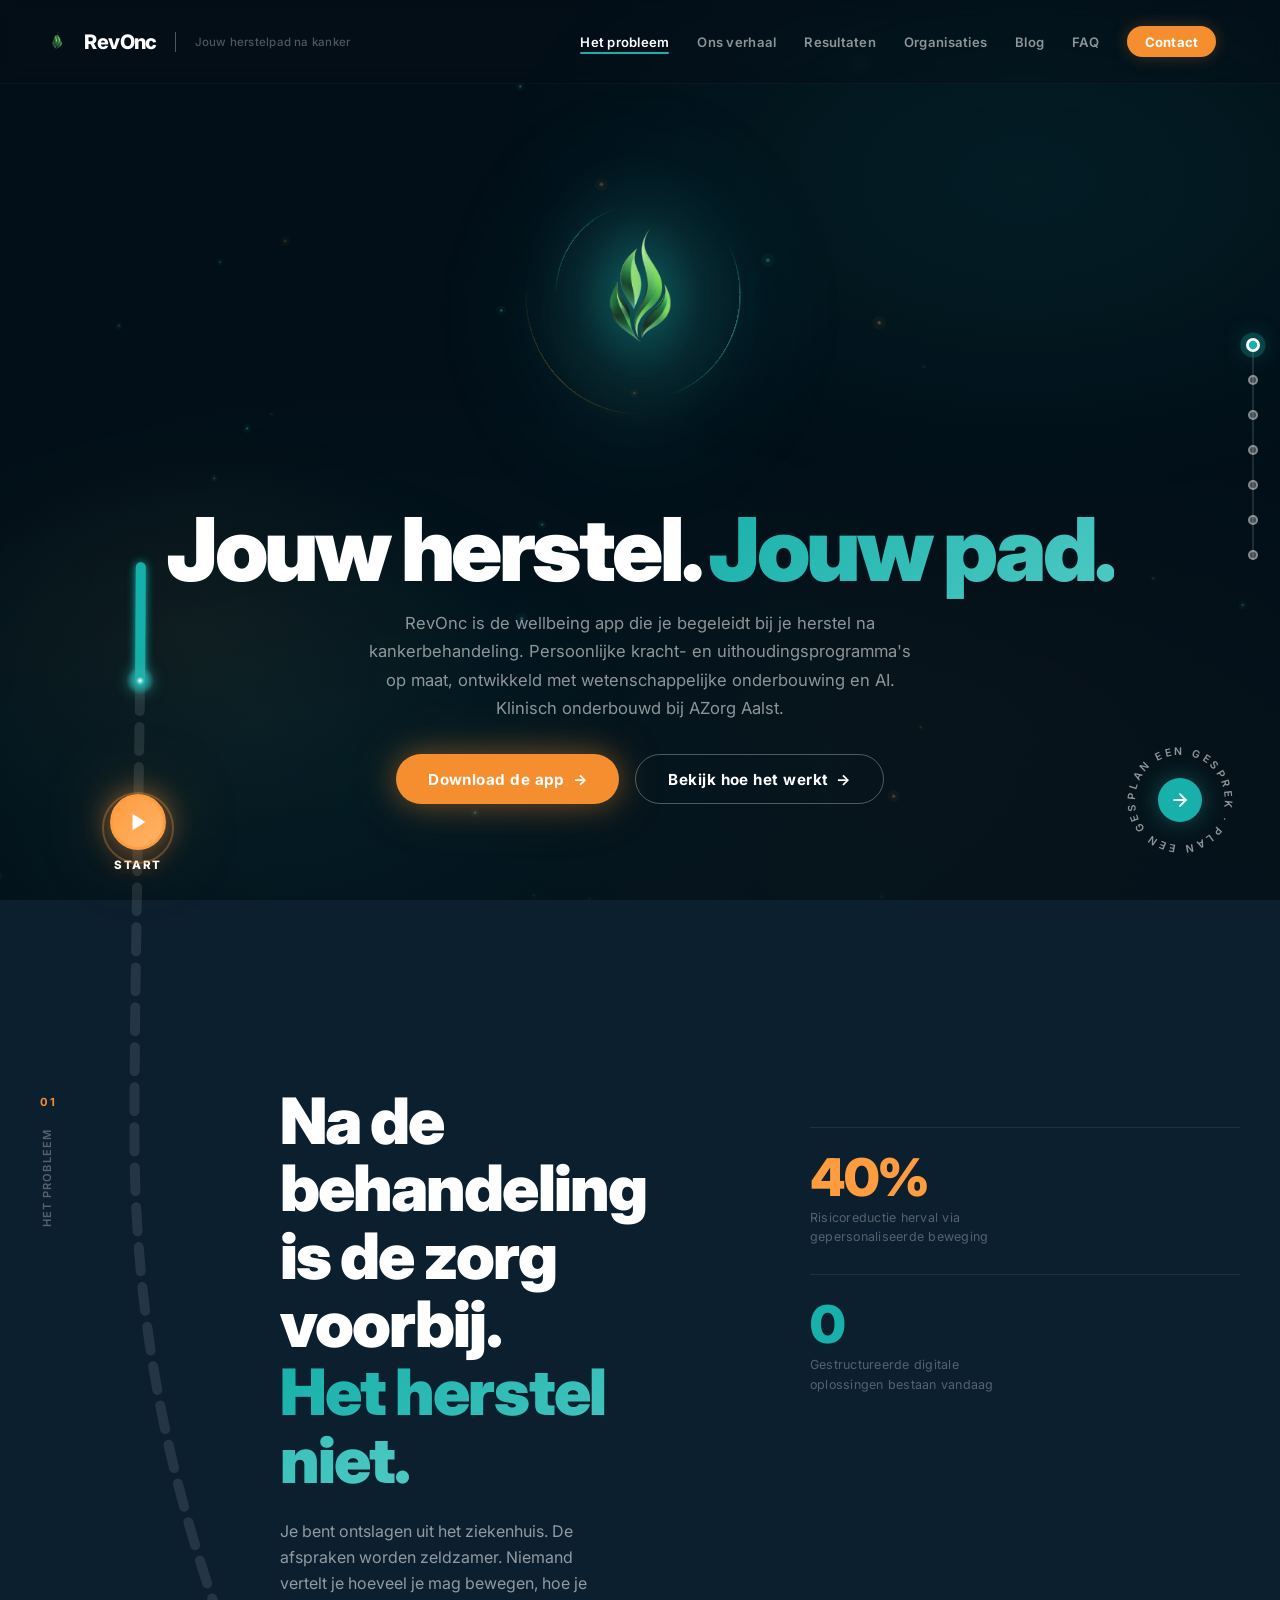
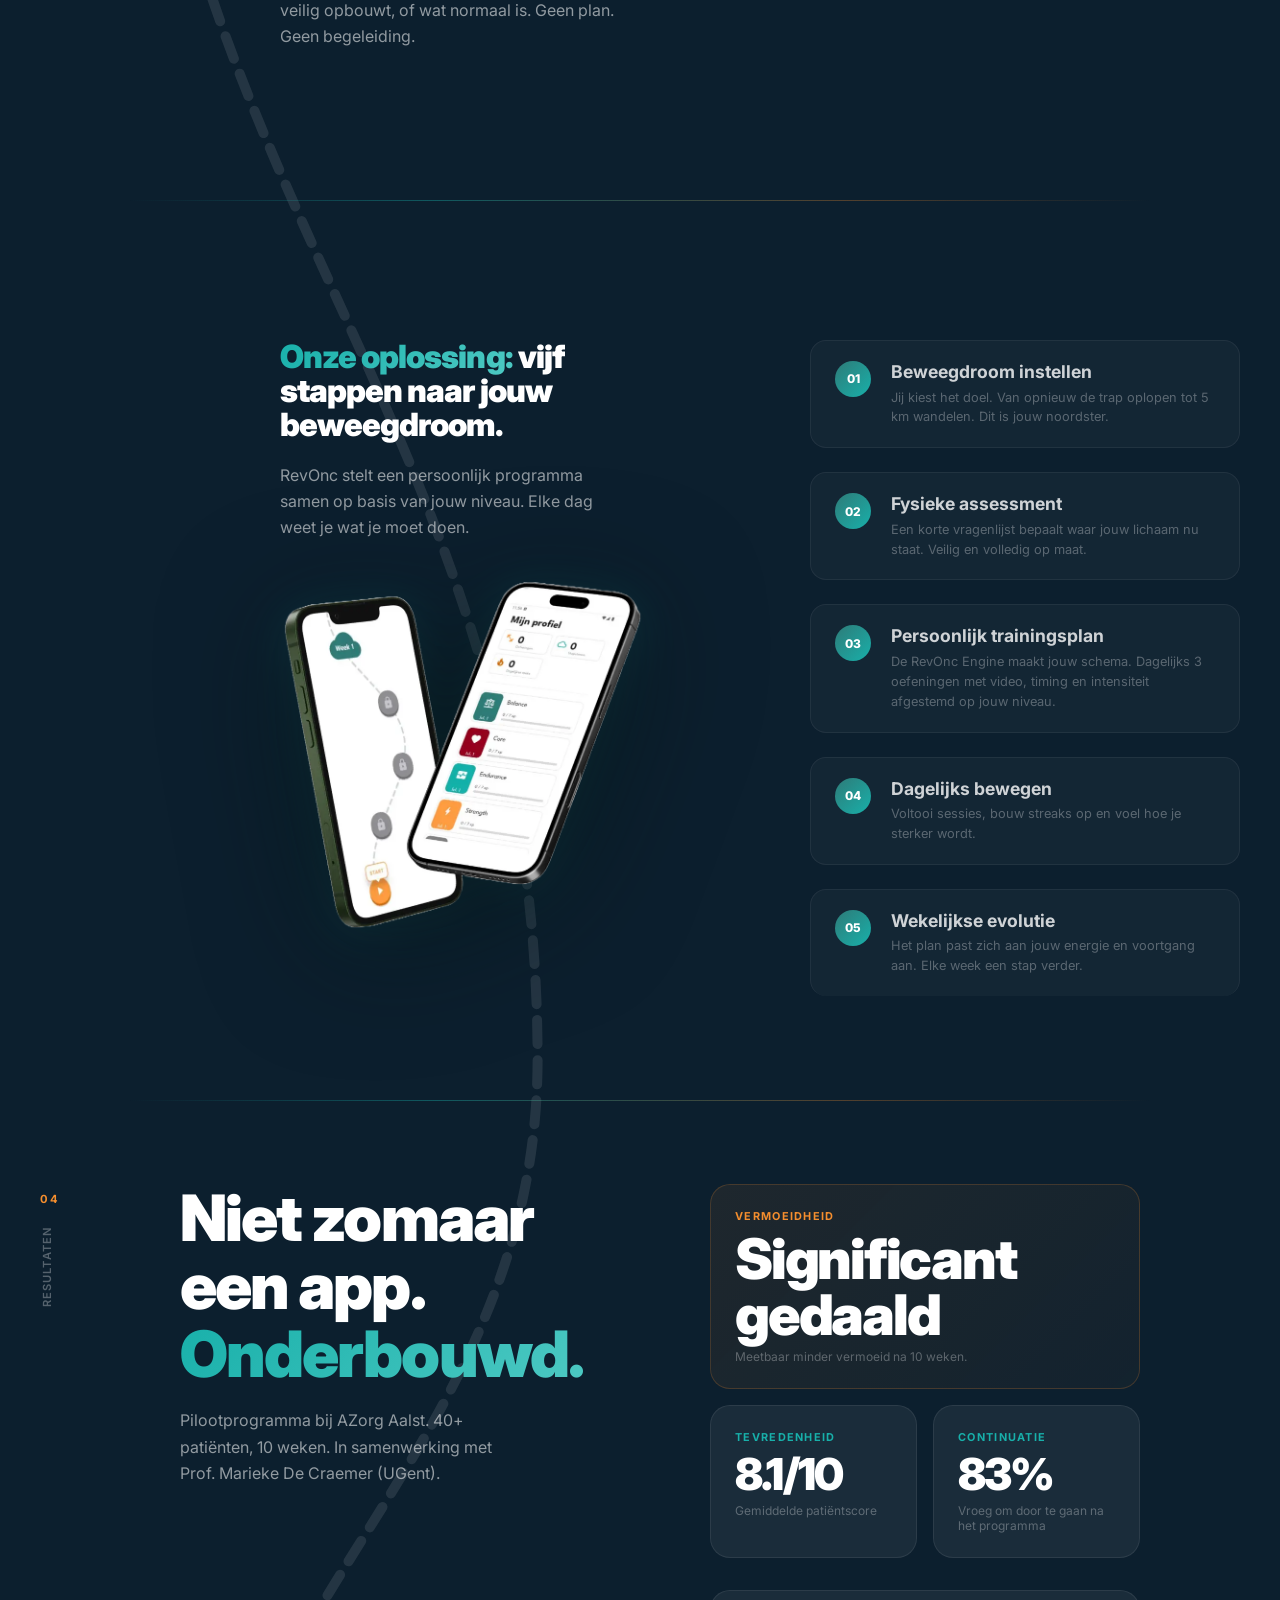
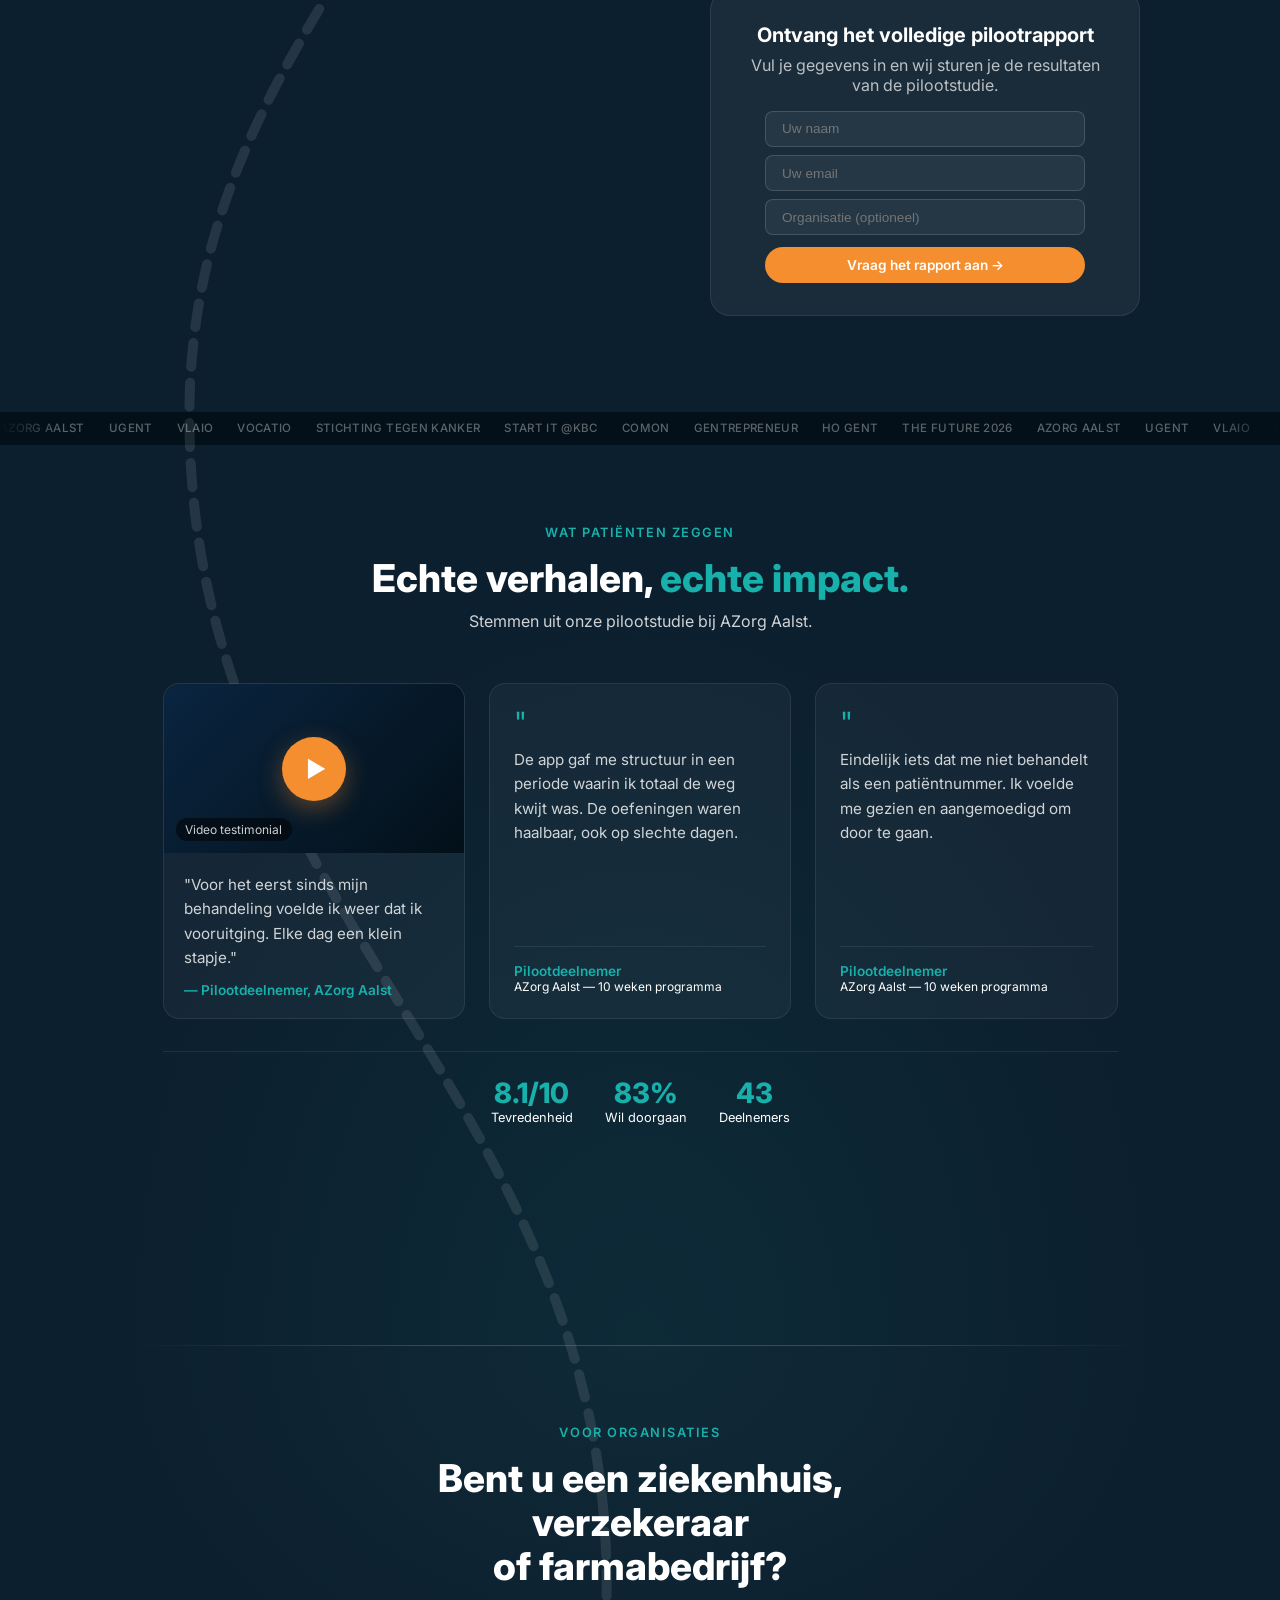
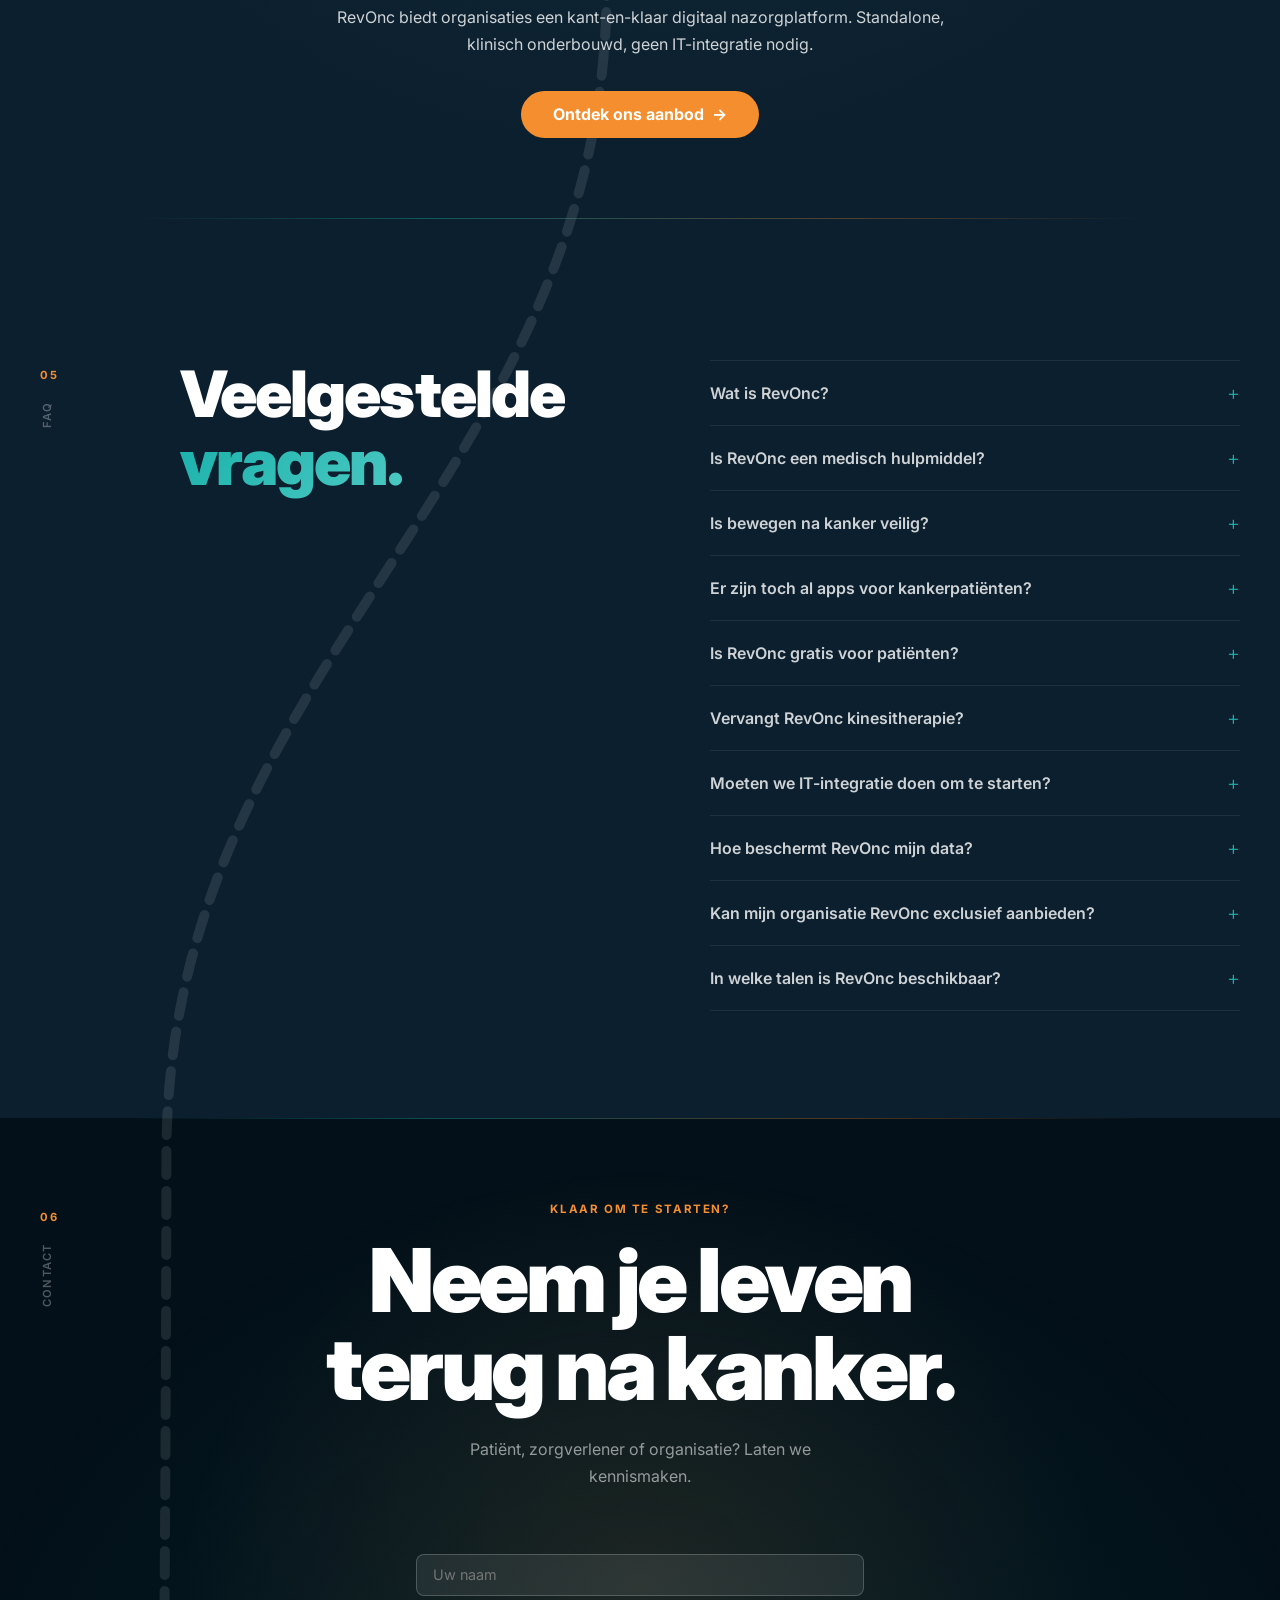
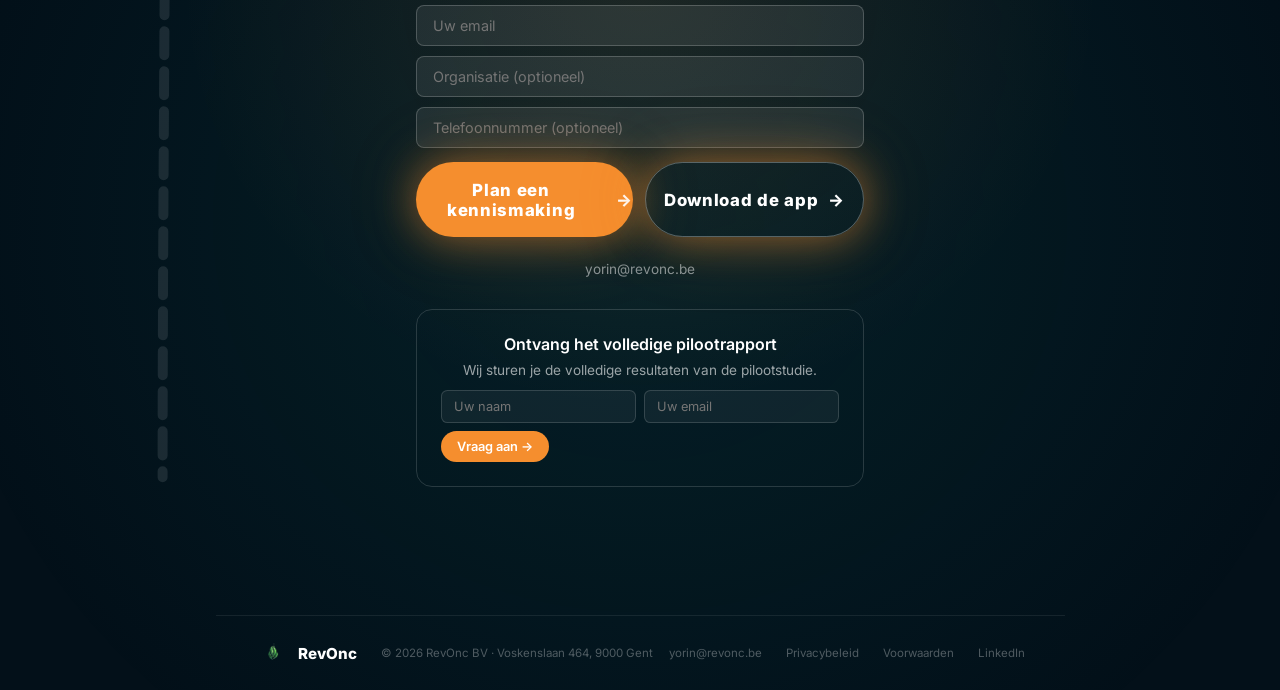
==== commit 1f11a930: "Add files via upload" ====
--- a/index.html
+++ b/index.html
@@ -119,6 +119,121 @@
     </button>
   </nav>
 
+  <!-- ========================================================
+       SCROLL INDICATOR (right side) — sectie-progressie + dots
+       ======================================================== -->
+  <aside class="scroll-indicator" id="scrollIndicator" aria-hidden="true">
+    <div class="scroll-indicator__track">
+      <div class="scroll-indicator__fill" id="scrollIndicatorFill"></div>
+    </div>
+    <ul class="scroll-indicator__dots" id="scrollIndicatorDots">
+      <li><a href="#probleem"     data-section="probleem"     class="scroll-indicator__dot"><span class="scroll-indicator__label">Het probleem</span></a></li>
+      <li><a href="#droompad"     data-section="droompad"     class="scroll-indicator__dot"><span class="scroll-indicator__label">Droompad</span></a></li>
+      <li><a href="#resultaten"   data-section="resultaten"   class="scroll-indicator__dot"><span class="scroll-indicator__label">Resultaten</span></a></li>
+      <li><a href="#testimonials" data-section="testimonials" class="scroll-indicator__dot"><span class="scroll-indicator__label">Verhalen</span></a></li>
+      <li><a href="#org-bridge"   data-section="org-bridge"   class="scroll-indicator__dot"><span class="scroll-indicator__label">Organisaties</span></a></li>
+      <li><a href="#faq"          data-section="faq"          class="scroll-indicator__dot"><span class="scroll-indicator__label">FAQ</span></a></li>
+      <li><a href="#contact"      data-section="contact"      class="scroll-indicator__dot"><span class="scroll-indicator__label">Contact</span></a></li>
+    </ul>
+  </aside>
+
+  <style>
+    .scroll-indicator {
+      position: fixed;
+      top: 50%;
+      right: 1.6rem;
+      transform: translateY(-50%);
+      z-index: 90;
+      display: flex;
+      align-items: center;
+      gap: 0.8rem;
+      pointer-events: none;
+    }
+    .scroll-indicator__track {
+      position: relative;
+      width: 2px;
+      height: 220px;
+      background: rgba(255,255,255,0.12);
+      border-radius: 2px;
+      overflow: hidden;
+    }
+    .scroll-indicator__fill {
+      position: absolute;
+      top: 0; left: 0; right: 0;
+      height: 0%;
+      background: linear-gradient(180deg, #1BB0AA, #2E7B78);
+      transition: height 0.15s ease-out;
+    }
+    .scroll-indicator__dots {
+      position: absolute;
+      right: 0;
+      top: 0;
+      height: 220px;
+      list-style: none;
+      margin: 0;
+      padding: 0;
+      display: flex;
+      flex-direction: column;
+      justify-content: space-between;
+      pointer-events: auto;
+    }
+    .scroll-indicator__dot {
+      display: block;
+      position: relative;
+      width: 10px;
+      height: 10px;
+      border-radius: 50%;
+      background: rgba(255,255,255,0.25);
+      border: 2px solid rgba(255,255,255,0.35);
+      transform: translateX(4px);
+      transition: all 0.25s ease;
+      text-decoration: none;
+    }
+    .scroll-indicator__dot:hover {
+      background: #1BB0AA;
+      border-color: #1BB0AA;
+      transform: translateX(4px) scale(1.3);
+    }
+    .scroll-indicator__dot.active {
+      background: #1BB0AA;
+      border-color: #fff;
+      box-shadow: 0 0 0 4px rgba(27,176,170,0.25), 0 0 16px rgba(27,176,170,0.6);
+      transform: translateX(4px) scale(1.4);
+    }
+    .scroll-indicator__label {
+      position: absolute;
+      right: 22px;
+      top: 50%;
+      transform: translateY(-50%) translateX(8px);
+      background: rgba(3,16,25,0.95);
+      color: #fff;
+      font-size: 0.7rem;
+      font-weight: 600;
+      letter-spacing: 0.03em;
+      padding: 0 0.6rem;
+      border-radius: 0.4rem;
+      white-space: nowrap;
+      pointer-events: none;
+      opacity: 0;
+      transition: opacity 0.2s ease, transform 0.2s ease;
+      border: 1px solid rgba(27,176,170,0.5);
+      box-shadow: 0 4px 16px rgba(0,0,0,0.4);
+      width: 130px;
+      height: 30px;
+      display: flex;
+      align-items: center;
+      justify-content: center;
+      box-sizing: border-box;
+    }
+    .scroll-indicator__dot:hover .scroll-indicator__label {
+      opacity: 1;
+      transform: translateY(-50%) translateX(0);
+    }
+    @media (max-width: 768px) {
+      .scroll-indicator { display: none; }
+    }
+  </style>
+
   <!-- Full-screen overlay menu -->
   <div class="menu-overlay" id="menuOverlay" aria-hidden="true">
     <nav class="menu-overlay__nav">
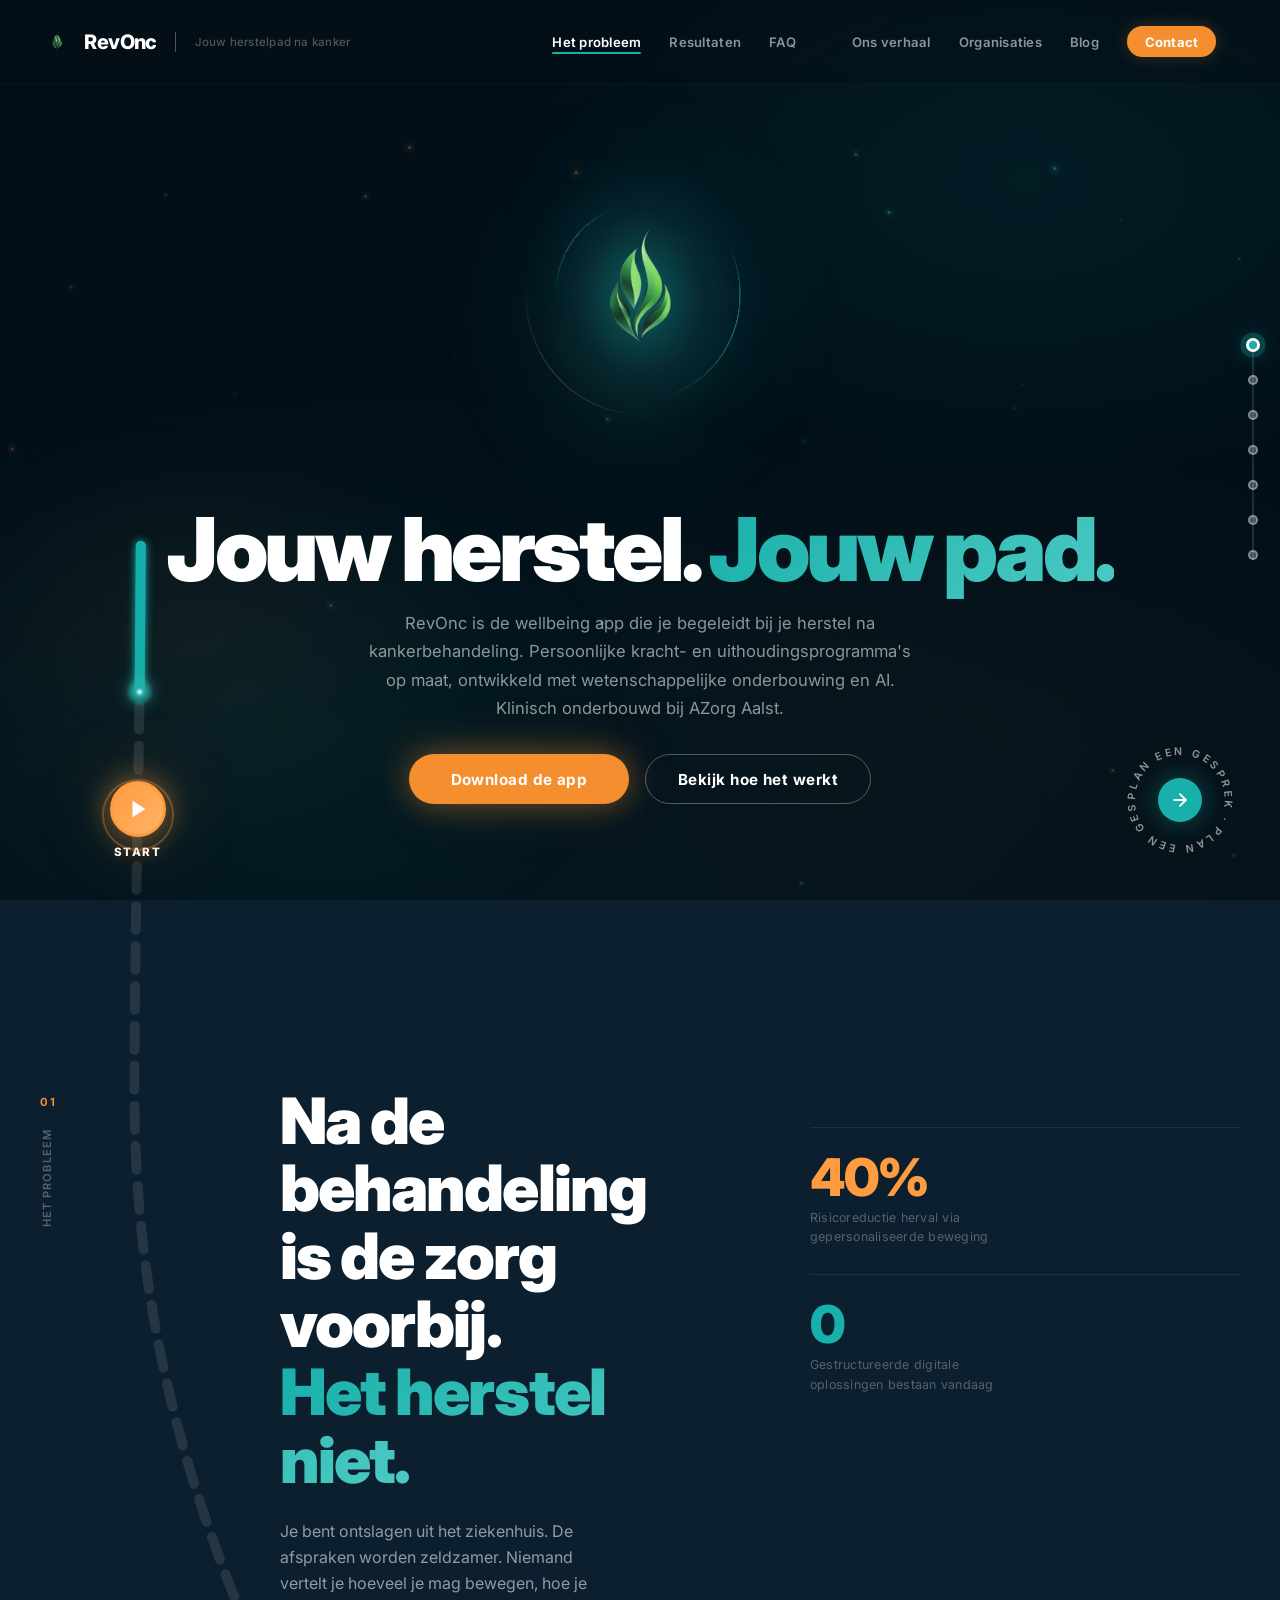
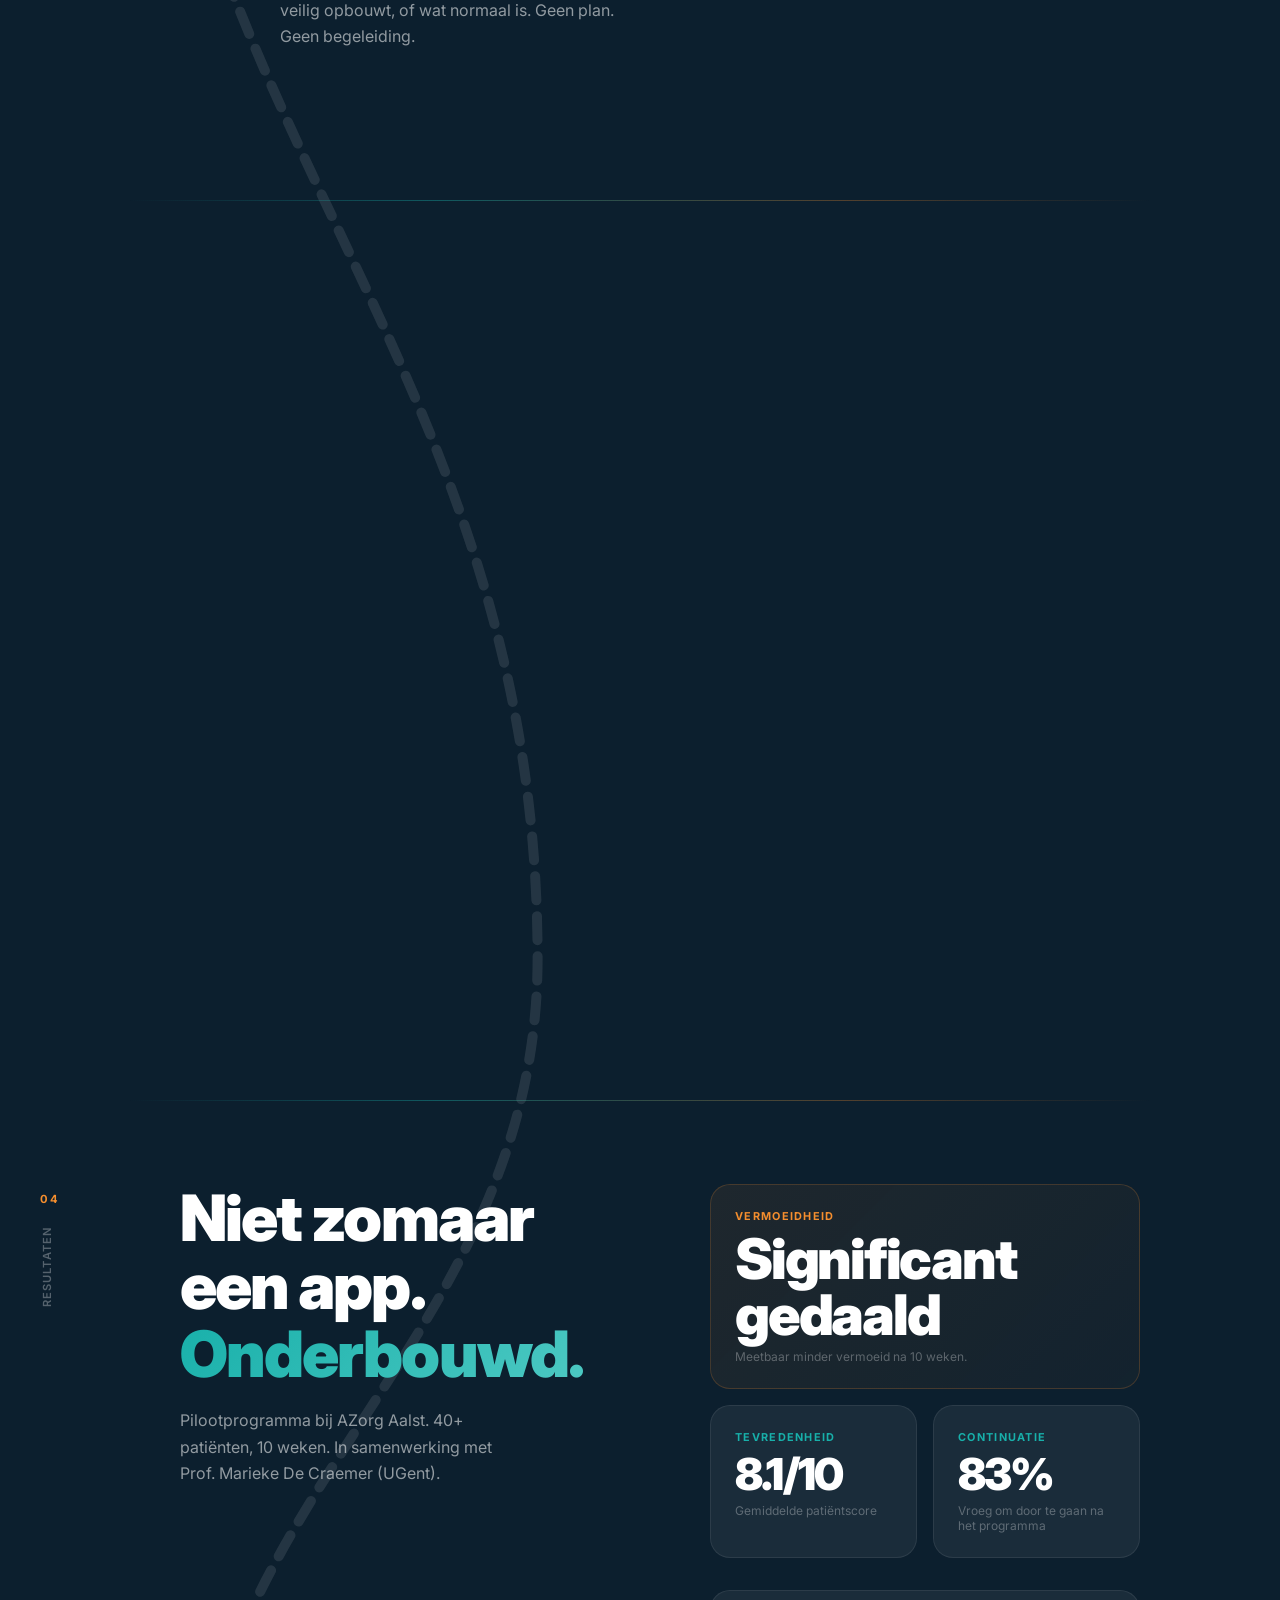
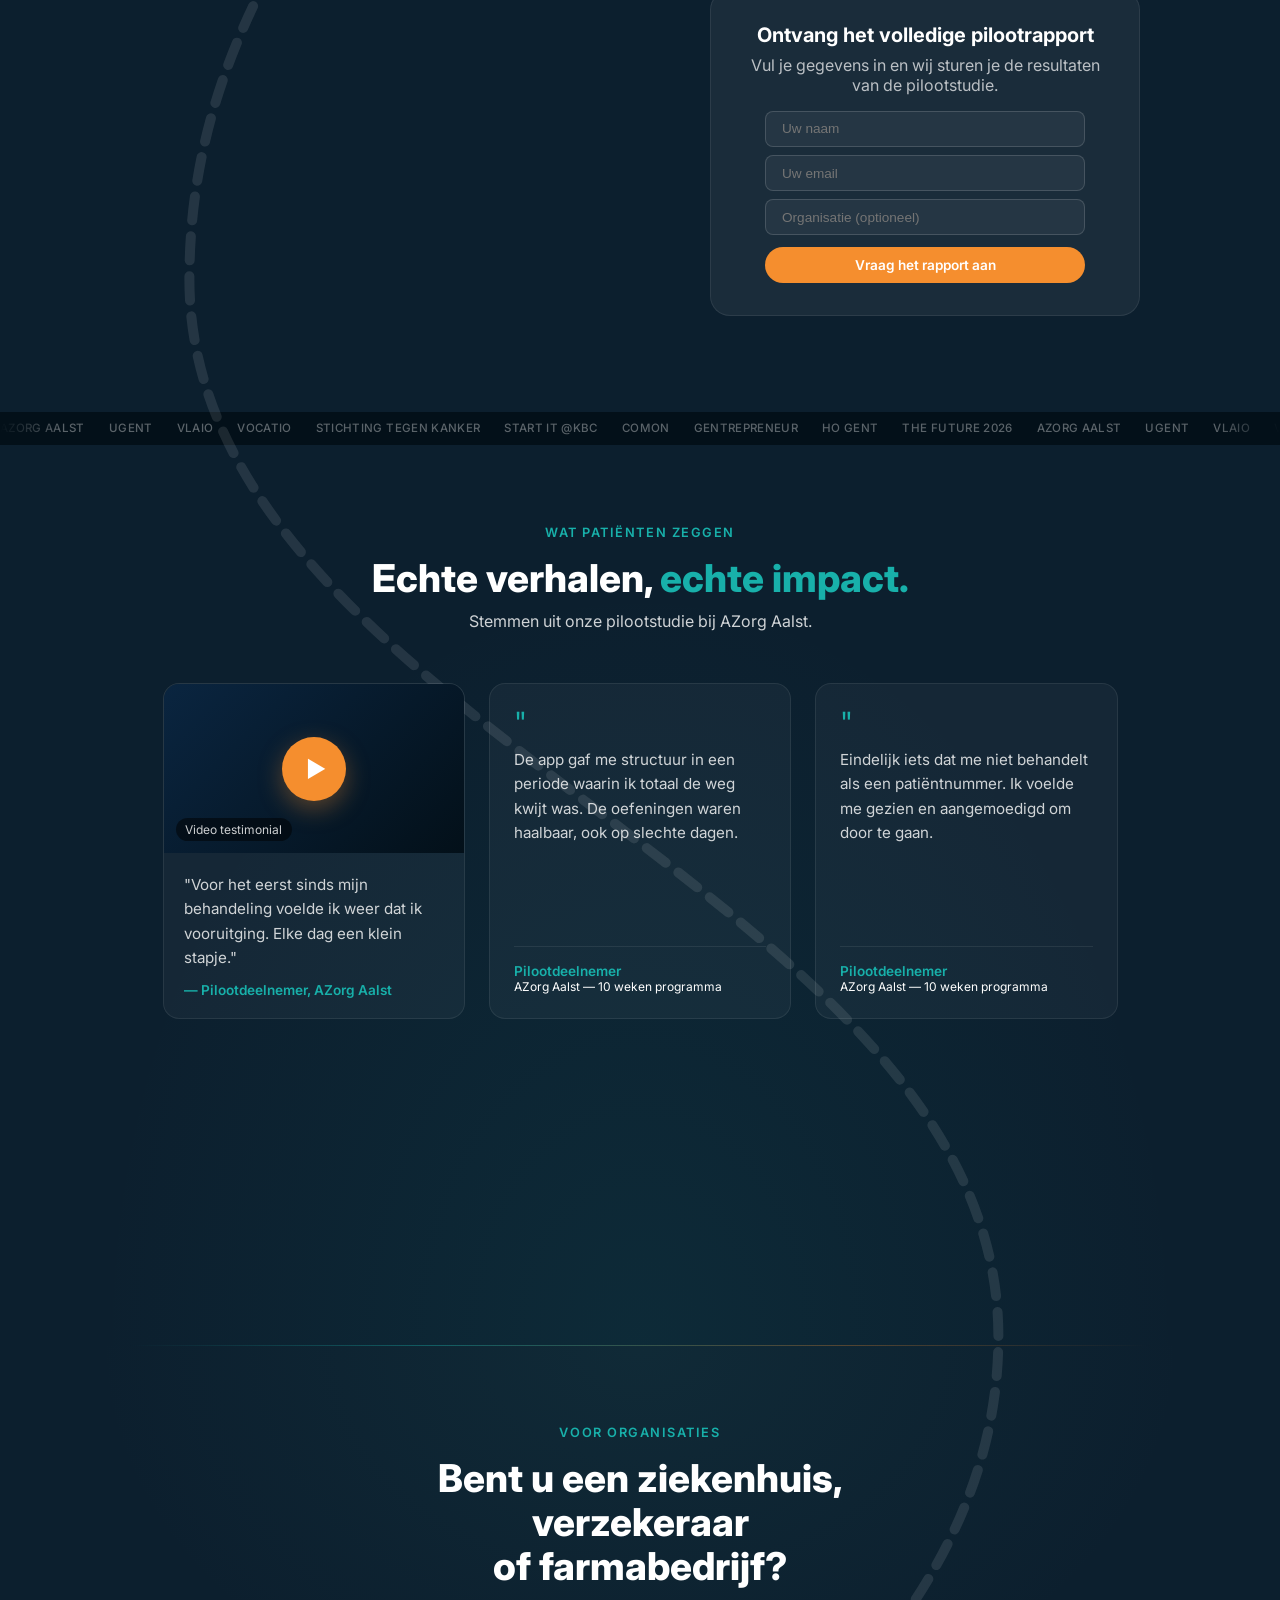
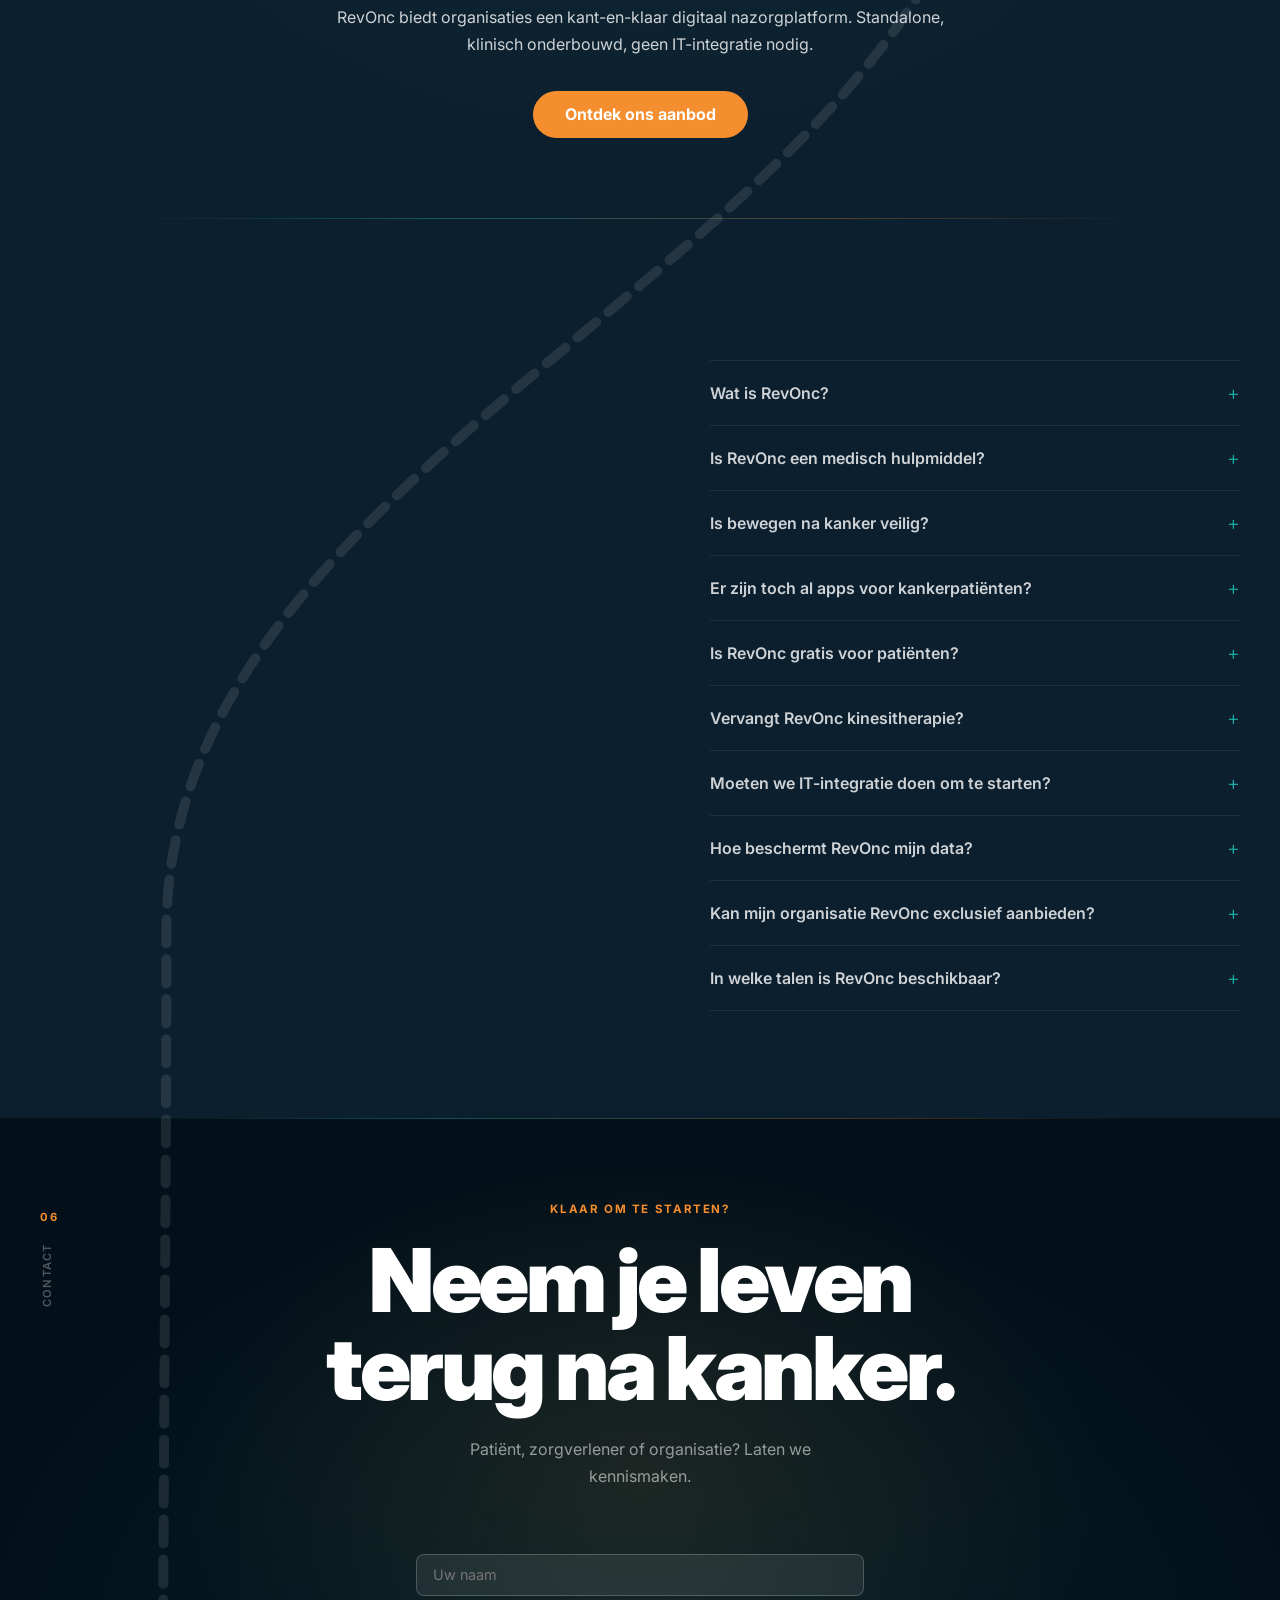
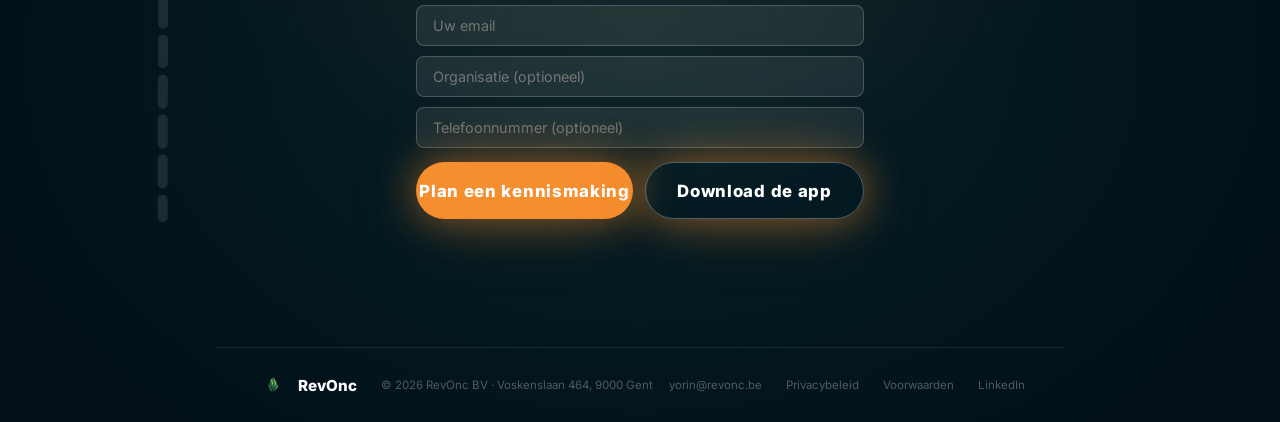
==== commit b066f466: "Add files via upload" ====
--- a/index.html
+++ b/index.html
@@ -106,11 +106,12 @@
 
     <div class="nav__links" id="navLinks">
       <a href="#probleem" class="nav__link" data-section="probleem">Het probleem</a>
+      <a href="#resultaten" class="nav__link" data-section="resultaten">Resultaten</a>
+      <a href="#faq" class="nav__link" data-section="faq">FAQ</a>
+      <span class="nav__links-sep" aria-hidden="true"></span>
       <a href="about.html" class="nav__link">Ons verhaal</a>
-      <a href="#resultaten" class="nav__link" data-section="resultaten">Resultaten</a>
       <a href="voor-organisaties.html" class="nav__link">Organisaties</a>
       <a href="blog/" class="nav__link">Blog</a>
-      <a href="#faq" class="nav__link" data-section="faq">FAQ</a>
       <a href="#contact" class="nav__link nav__link--cta" data-section="contact">Contact</a>
     </div>
 
@@ -297,11 +298,6 @@
     <div class="dp__stone-dot" id="dpStoneIcon1"></div>
     <span class="dp__stone-label">Diagnose</span>
   </div>
-  <div class="dp__stone" id="dpStone2">
-    <div class="dp__stone-ring"></div>
-    <div class="dp__stone-dot" id="dpStoneIcon2"></div>
-    <span class="dp__stone-label">Jouw Pad</span>
-  </div>
   <a href="#testimonials" class="dp__stone dp__stone--clickable" id="dpStone3" aria-label="Bekijk de video testimonial" onclick="openVideoModal();return false;">
     <div class="dp__stone-ring"></div>
     <div class="dp__stone-dot" id="dpStoneIcon3"></div>
@@ -362,8 +358,8 @@
         <h1 class="hero-content__title">Jouw herstel. <em>Jouw pad.</em></h1>
         <p class="hero-content__sub">RevOnc is de wellbeing app die je begeleidt bij je herstel na kankerbehandeling. Persoonlijke kracht- en uithoudingsprogramma's op maat, ontwikkeld met wetenschappelijke onderbouwing en AI. Klinisch onderbouwd bij AZorg Aalst.</p>
         <div class="hero-content__ctas">
-          <a href="#" class="hero-content__cta hero-content__cta--primary" onclick="handleAppDownload(event)">Download de app <span>→</span></a>
-          <a href="#droompad" class="hero-content__cta hero-content__cta--secondary">Bekijk hoe het werkt <span>→</span></a>
+          <a href="#" class="hero-content__cta hero-content__cta--primary" onclick="handleAppDownload(event)">Download de app</a>
+          <a href="#droompad" class="hero-content__cta hero-content__cta--secondary">Bekijk hoe het werkt</a>
         </div>
         <p class="hero-content__note" style="display:none">Gratis op iOS en Android</p>
       </div>
@@ -506,7 +502,7 @@
             <input type="text" name="naam" placeholder="Uw naam" required style="padding:0.6rem 1rem;border-radius:0.5rem;border:1px solid rgba(255,255,255,0.15);background:rgba(255,255,255,0.05);color:#fff;font-size:0.85rem">
             <input type="email" name="email" placeholder="Uw email" required style="padding:0.6rem 1rem;border-radius:0.5rem;border:1px solid rgba(255,255,255,0.15);background:rgba(255,255,255,0.05);color:#fff;font-size:0.85rem">
             <input type="text" name="organisatie" placeholder="Organisatie (optioneel)" style="padding:0.6rem 1rem;border-radius:0.5rem;border:1px solid rgba(255,255,255,0.15);background:rgba(255,255,255,0.05);color:#fff;font-size:0.85rem">
-            <button type="submit" style="padding:0.6rem 1.5rem;border-radius:2rem;border:none;background:var(--orange-cta);color:#fff;font-weight:600;font-size:0.85rem;cursor:pointer;margin-top:0.25rem">Vraag het rapport aan →</button>
+            <button type="submit" style="padding:0.6rem 1.5rem;border-radius:2rem;border:none;background:var(--orange-cta);color:#fff;font-weight:600;font-size:0.85rem;cursor:pointer;margin-top:0.25rem">Vraag het rapport aan</button>
           </form>
         </div>
       </div>
@@ -597,11 +593,6 @@
         </div>
       </div>
 
-      <div style="text-align:center;display:flex;flex-wrap:wrap;justify-content:center;gap:2rem;padding-top:1.5rem;border-top:1px solid rgba(255,255,255,0.08)">
-        <div><div style="font-size:1.75rem;font-weight:800;color:var(--teal-500)">8.1/10</div><div style="font-size:0.8rem;color:var(--white-60)">Tevredenheid</div></div>
-        <div><div style="font-size:1.75rem;font-weight:800;color:var(--teal-500)">83%</div><div style="font-size:0.8rem;color:var(--white-60)">Wil doorgaan</div></div>
-        <div><div style="font-size:1.75rem;font-weight:800;color:var(--teal-500)">43</div><div style="font-size:0.8rem;color:var(--white-60)">Deelnemers</div></div>
-      </div>
     </div>
   </section>
 
@@ -614,7 +605,7 @@
       <span style="font-size:0.8rem;font-weight:600;letter-spacing:0.12em;text-transform:uppercase;color:var(--teal-500);display:block;margin-bottom:1rem">Voor organisaties</span>
       <h2 style="font-size:clamp(1.6rem,3vw,2.4rem);font-weight:800;line-height:1.15;margin-bottom:1rem">Bent u een ziekenhuis, verzekeraar<br />of farmabedrijf?</h2>
       <p style="font-size:1rem;line-height:1.7;color:var(--white-80);margin-bottom:2rem">RevOnc biedt organisaties een kant-en-klaar digitaal nazorgplatform. Standalone, klinisch onderbouwd, geen IT-integratie nodig.</p>
-      <a href="voor-organisaties.html" style="display:inline-flex;align-items:center;gap:0.5rem;padding:0.85rem 2rem;background:var(--orange-cta);color:#fff;font-weight:700;border-radius:3rem;text-decoration:none;font-size:1rem;transition:transform 0.2s,box-shadow 0.2s" onmouseover="this.style.transform='translateY(-2px)';this.style.boxShadow='0 8px 24px rgba(245,142,46,0.3)'" onmouseout="this.style.transform='';this.style.boxShadow=''">Ontdek ons aanbod <span>&#8594;</span></a>
+      <a href="voor-organisaties.html" style="display:inline-flex;align-items:center;gap:0.5rem;padding:0.85rem 2rem;background:var(--orange-cta);color:#fff;font-weight:700;border-radius:3rem;text-decoration:none;font-size:1rem;transition:transform 0.2s,box-shadow 0.2s" onmouseover="this.style.transform='translateY(-2px)';this.style.boxShadow='0 8px 24px rgba(245,142,46,0.3)'" onmouseout="this.style.transform='';this.style.boxShadow=''">Ontdek ons aanbod</a>
     </div>
   </section>
 
@@ -710,29 +701,11 @@
         <input type="text" name="organisatie" placeholder="Organisatie (optioneel)" style="width:100%;box-sizing:border-box;padding:0.7rem 1rem;border-radius:0.5rem;border:1px solid rgba(255,255,255,0.2);background:rgba(255,255,255,0.08);color:#fff;font-size:0.9rem;font-family:inherit">
         <input type="tel" name="telefoon" placeholder="Telefoonnummer (optioneel)" style="width:100%;box-sizing:border-box;padding:0.7rem 1rem;border-radius:0.5rem;border:1px solid rgba(255,255,255,0.2);background:rgba(255,255,255,0.08);color:#fff;font-size:0.9rem;font-family:inherit">
         <div class="contact-center__btns" style="display:flex;gap:0.75rem;margin-top:0.25rem;width:100%">
-          <button type="submit" class="contact-center__btn" style="flex:1;border:none;cursor:pointer;font-family:inherit;box-sizing:border-box;justify-content:center;padding:1.1rem 0;font-size:1.05rem;font-weight:800">Plan een kennismaking <span>→</span></button>
-          <a href="#" class="contact-center__btn" style="flex:1;text-align:center;background:transparent;border:1px solid rgba(255,255,255,0.3);box-sizing:border-box;justify-content:center;text-decoration:none;padding:1.1rem 0;font-size:1.05rem;font-weight:800" onclick="handleAppDownload(event)">Download de app <span>→</span></a>
+          <button type="submit" class="contact-center__btn" style="flex:1;border:none;cursor:pointer;font-family:inherit;box-sizing:border-box;justify-content:center;padding:1.1rem 0;font-size:1.05rem;font-weight:800">Plan een kennismaking</button>
+          <a href="#" class="contact-center__btn" style="flex:1;text-align:center;background:transparent;border:1px solid rgba(255,255,255,0.3);box-sizing:border-box;justify-content:center;text-decoration:none;padding:1.1rem 0;font-size:1.05rem;font-weight:800" onclick="handleAppDownload(event)">Download de app</a>
         </div>
       </form>
 
-      <p style="margin-top:1.5rem;opacity:0.5;font-size:0.85rem">yorin@revonc.be</p>
-
-      <!-- Lead magnet (herhaling) -->
-      <div style="margin-top:2rem;padding:1.5rem;border:1px solid rgba(255,255,255,0.15);border-radius:1rem;max-width:28rem;margin-left:auto;margin-right:auto">
-        <p style="font-weight:600;margin-bottom:0.5rem">Ontvang het volledige pilootrapport</p>
-        <p style="opacity:0.6;font-size:0.85rem;margin-bottom:0.75rem">Wij sturen je de volledige resultaten van de pilootstudie.</p>
-        <form action="https://formsubmit.co/yorin@revonc.be" method="POST" style="display:flex;gap:0.5rem;flex-wrap:wrap">
-          <input type="hidden" name="_subject" value="📄 Pilootrapport aanvraag">
-          <input type="hidden" name="_captcha" value="false">
-          <input type="hidden" name="_template" value="table">
-          <!-- AJAX submission handles redirect -->
-          <input type="hidden" name="_autoresponse" value="Bedankt voor je interesse! Yorin neemt zo snel mogelijk contact met je op en stuurt je het pilootrapport. — Team RevOnc">
-          <input type="hidden" name="formulier" value="Pilootrapport aanvraag (contact-sectie)">
-          <input type="text" name="naam" placeholder="Uw naam" required style="flex:1;min-width:10rem;padding:0.5rem 0.75rem;border-radius:0.4rem;border:1px solid rgba(255,255,255,0.15);background:rgba(255,255,255,0.05);color:#fff;font-size:0.8rem;font-family:inherit">
-          <input type="email" name="email" placeholder="Uw email" required style="flex:1;min-width:10rem;padding:0.5rem 0.75rem;border-radius:0.4rem;border:1px solid rgba(255,255,255,0.15);background:rgba(255,255,255,0.05);color:#fff;font-size:0.8rem;font-family:inherit">
-          <button type="submit" style="padding:0.5rem 1rem;border-radius:2rem;border:none;background:var(--orange-cta);color:#fff;font-weight:600;font-size:0.8rem;cursor:pointer;font-family:inherit;white-space:nowrap">Vraag aan →</button>
-        </form>
-      </div>
     </div>
 
     <!-- Footer bar -->
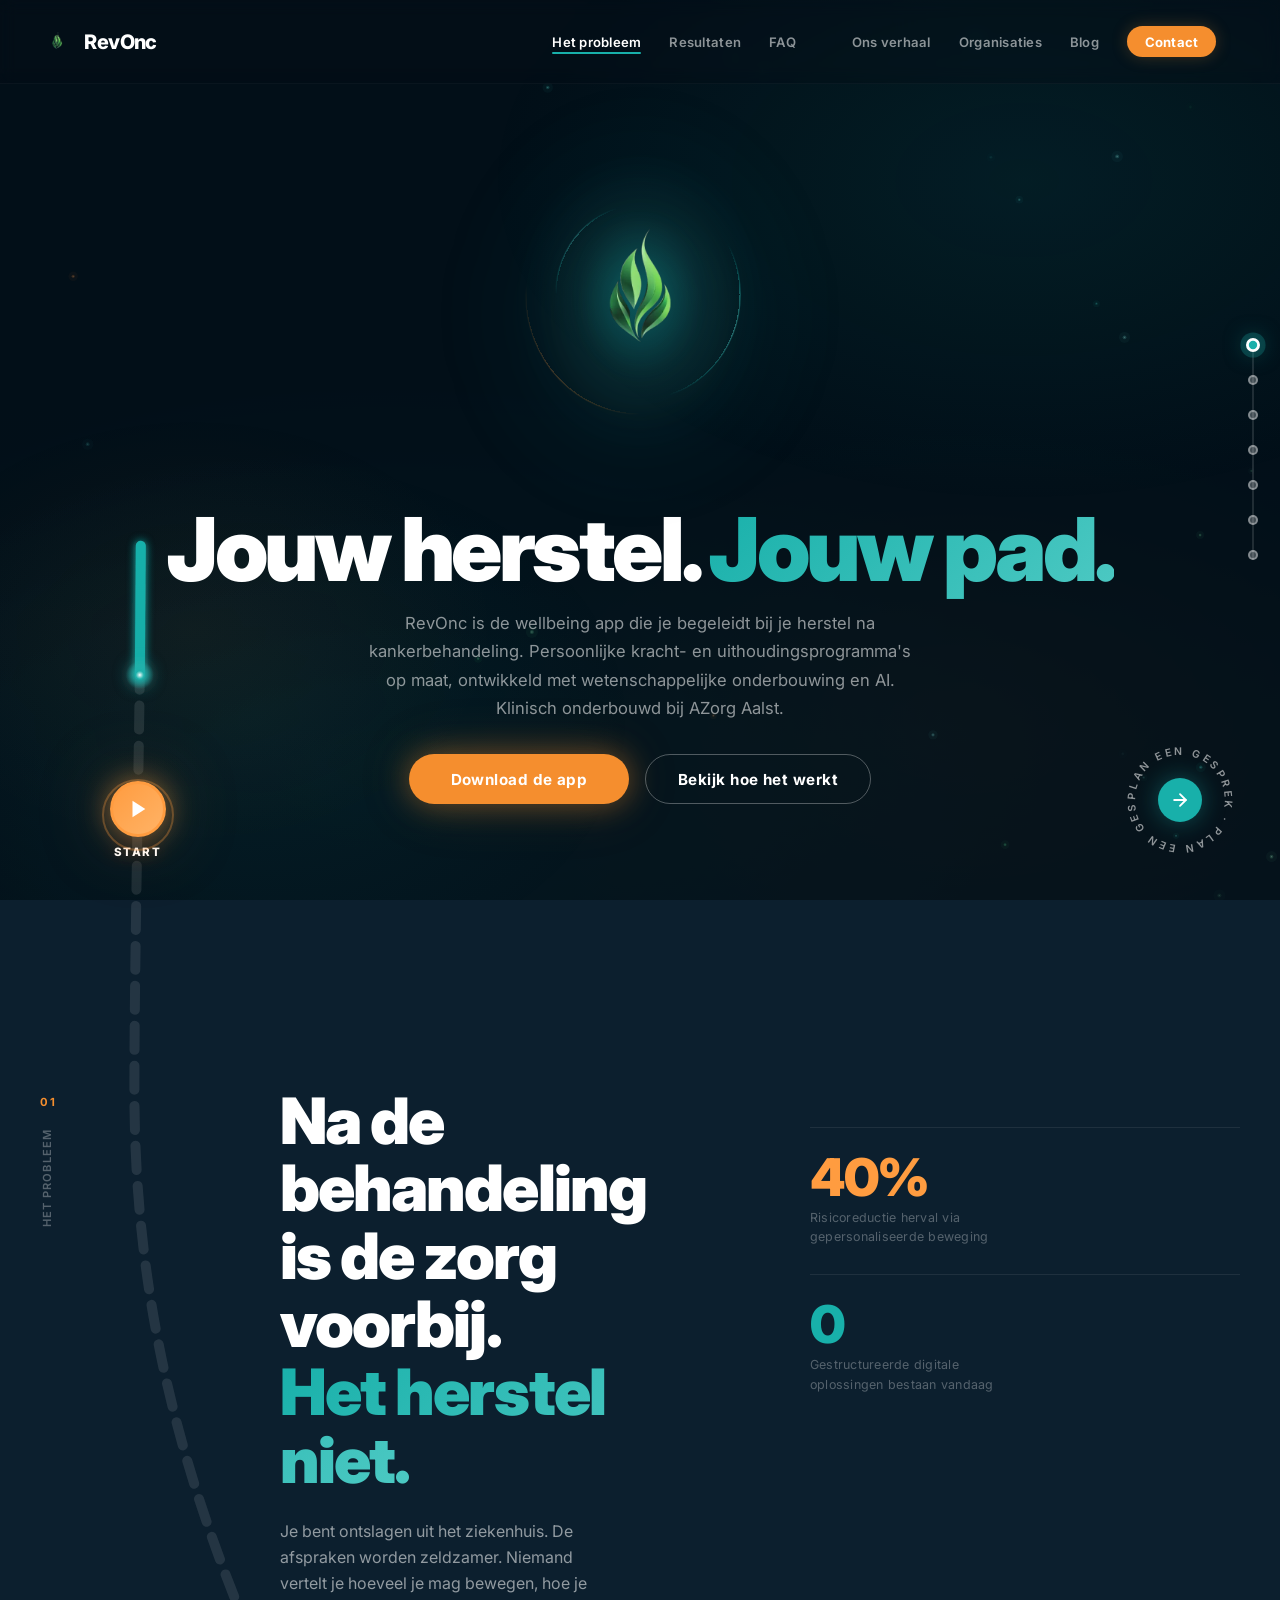
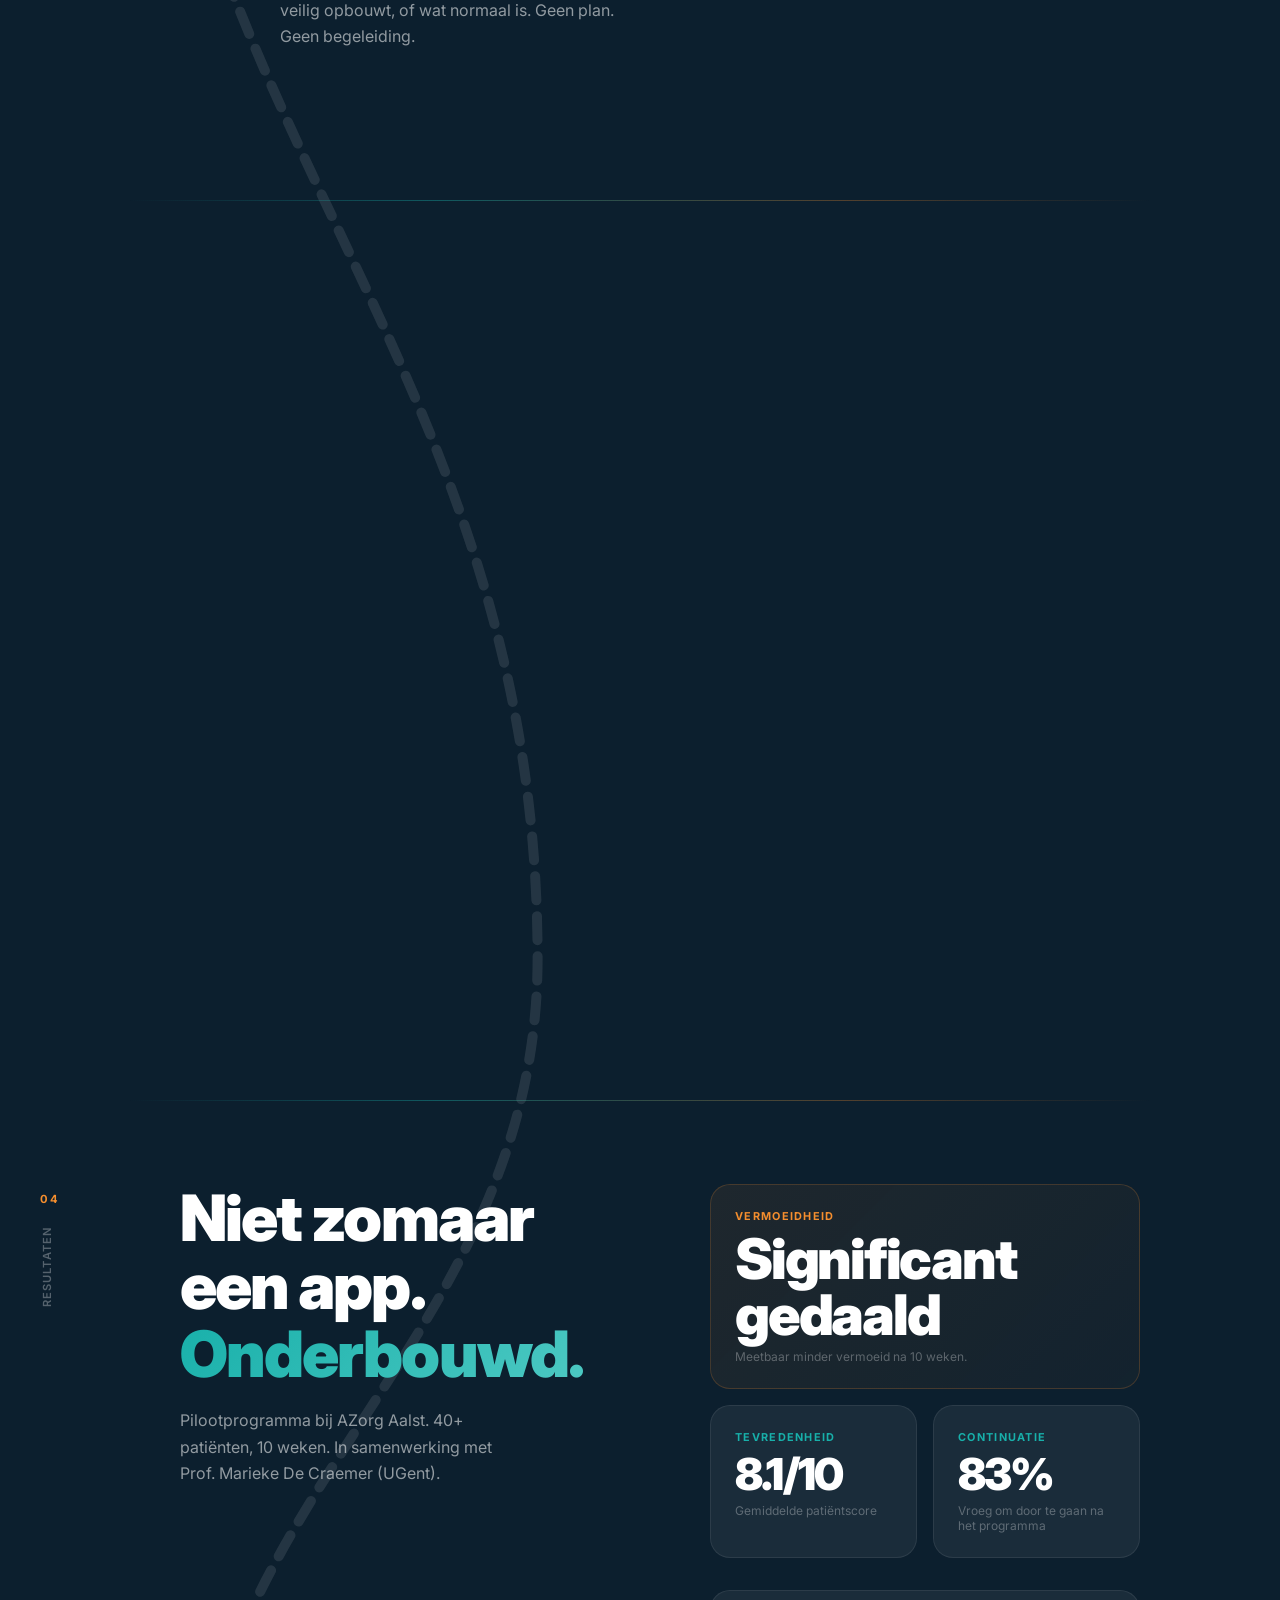
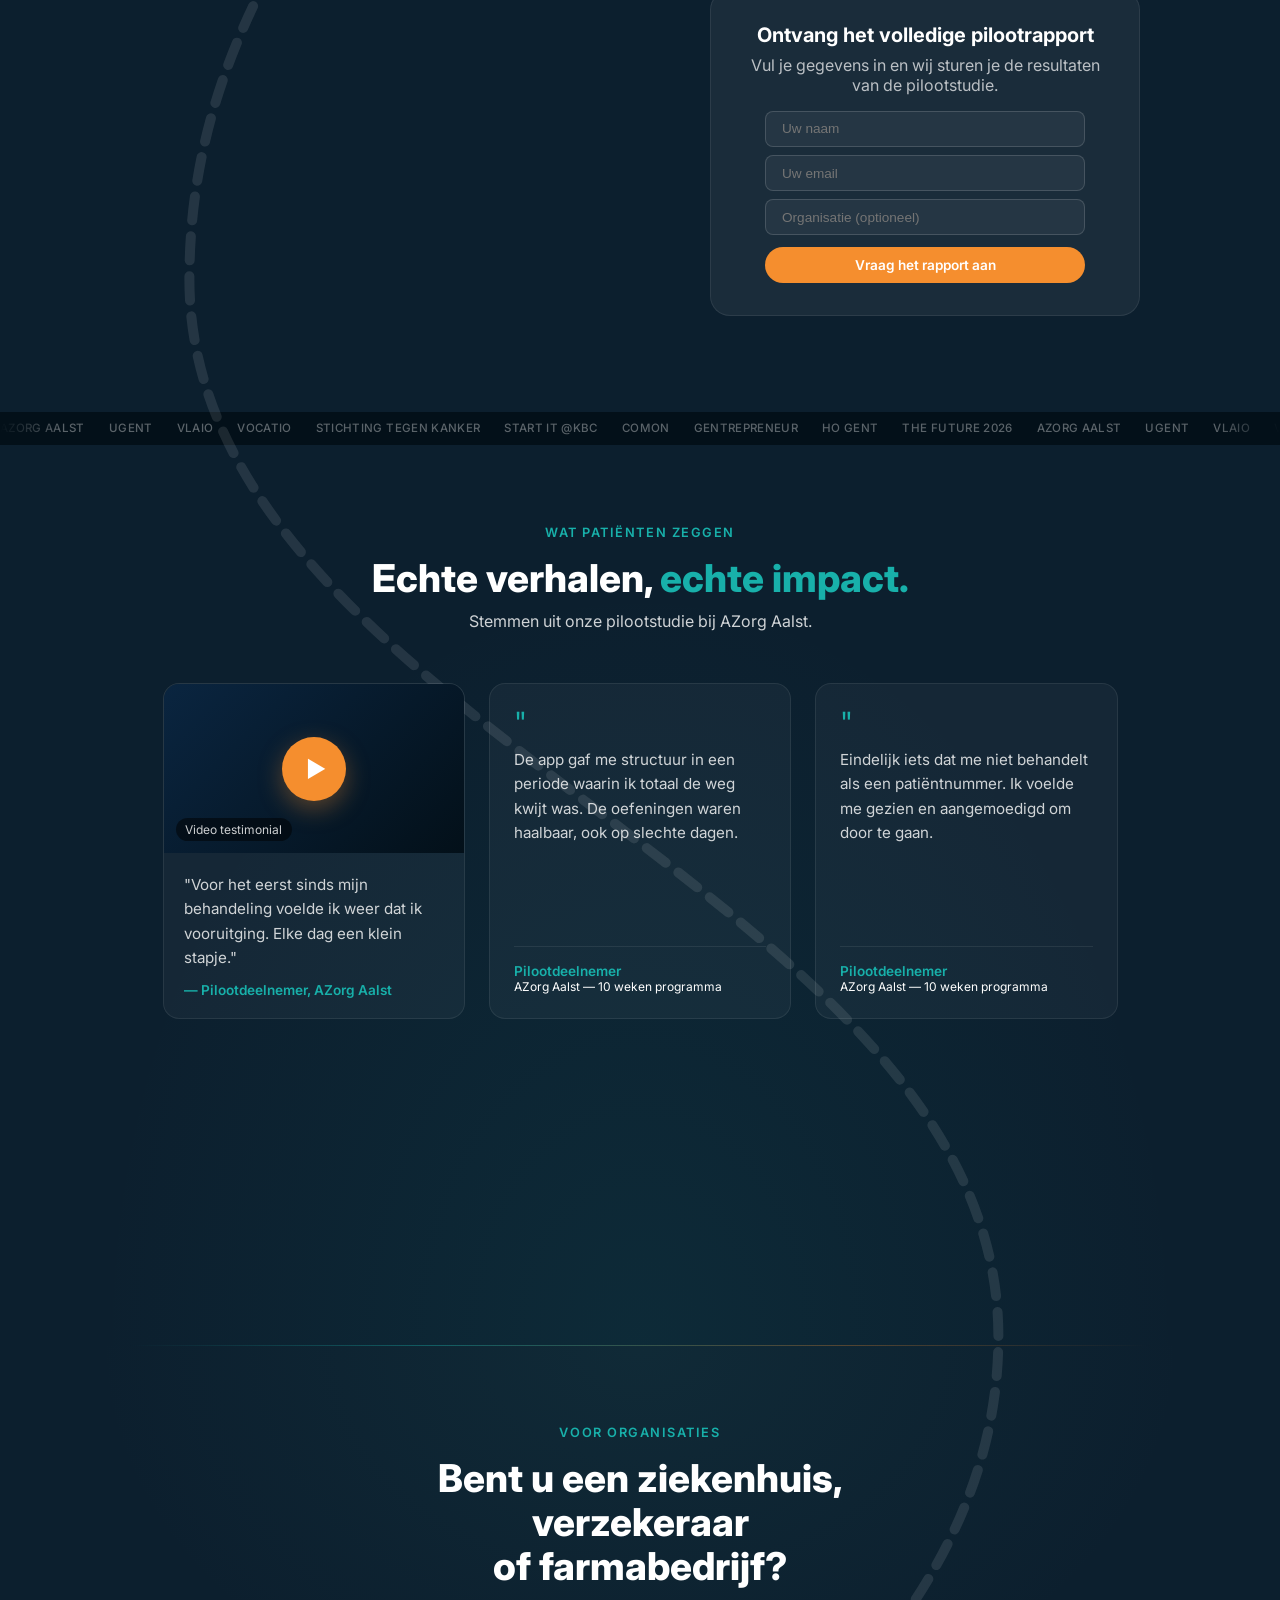
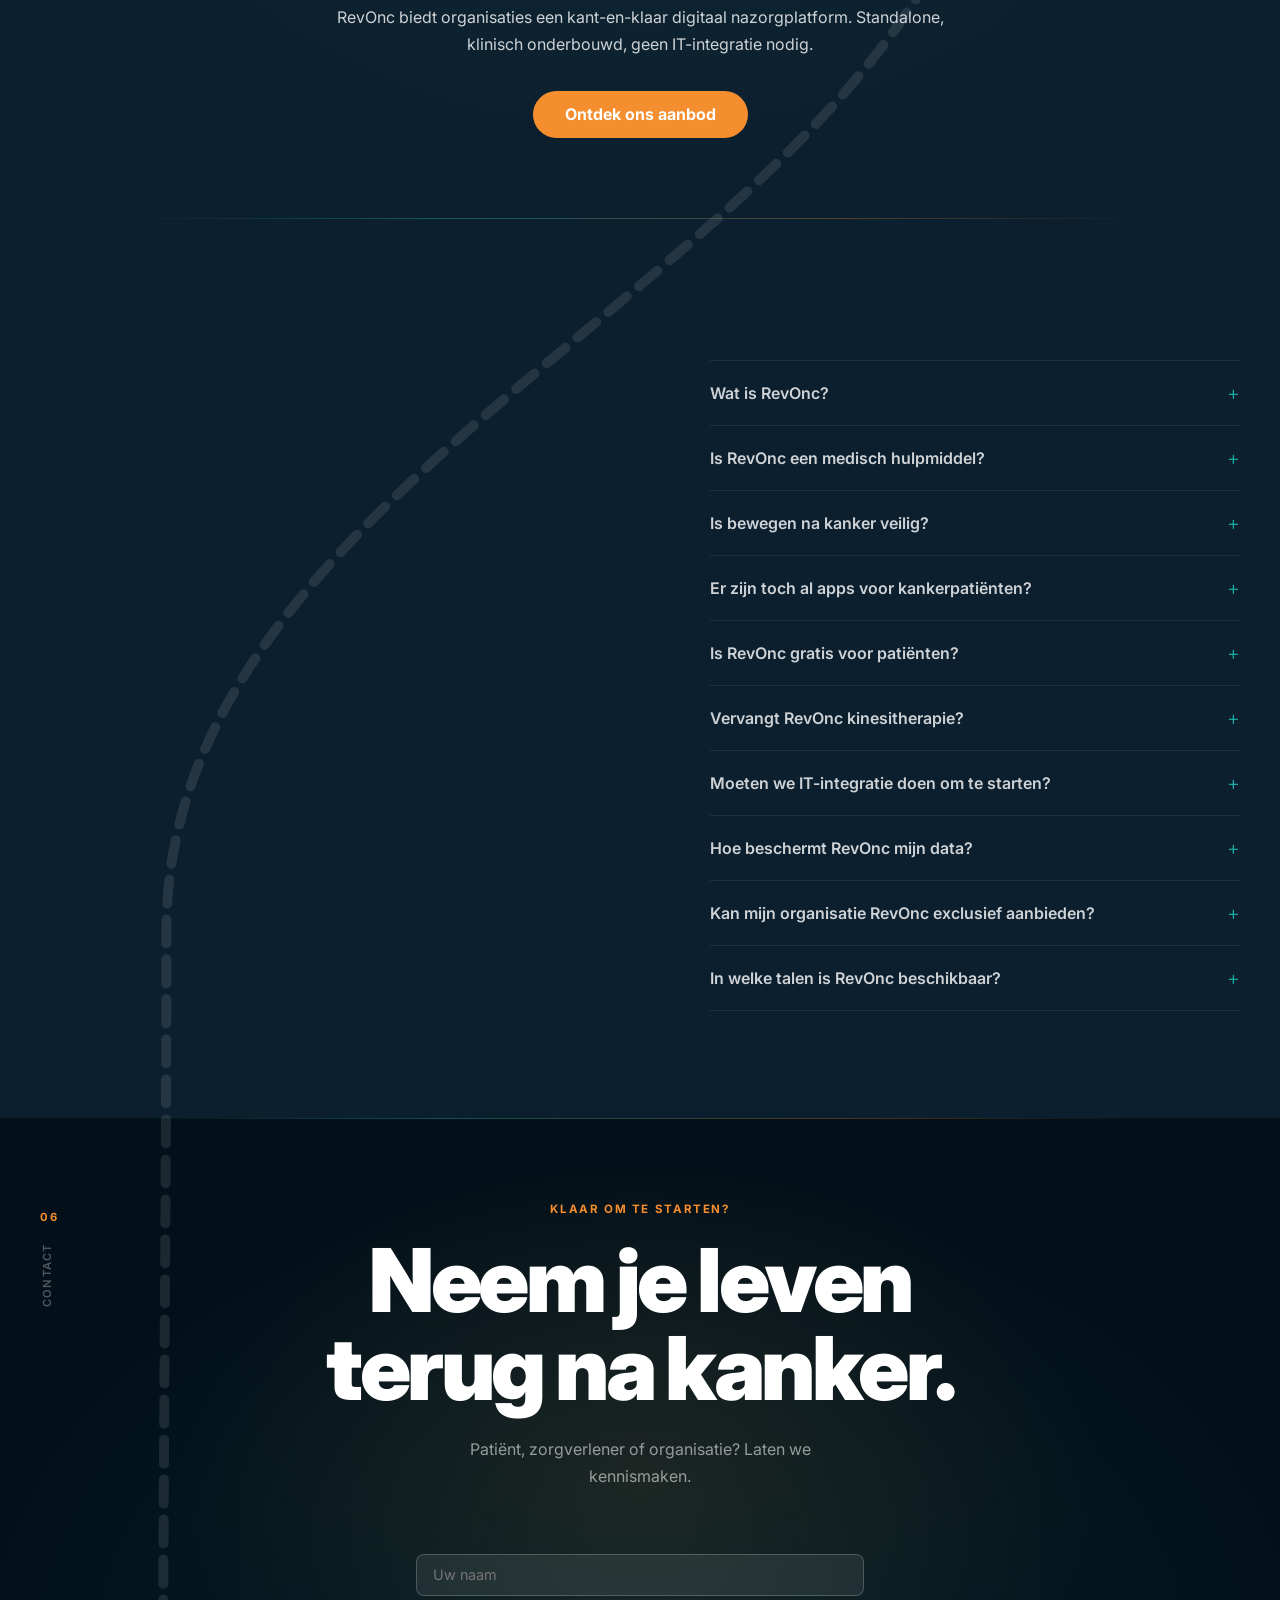
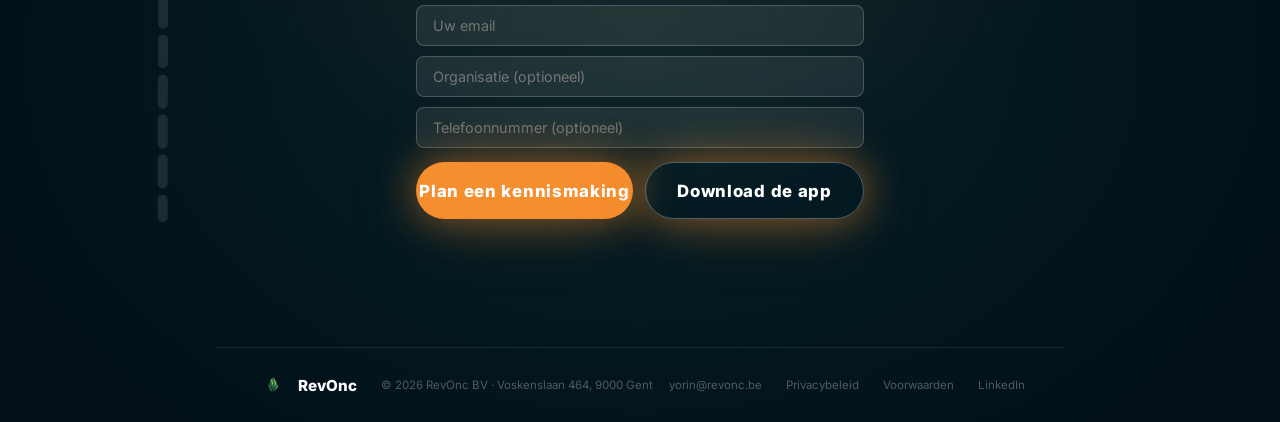
==== commit e8e47ebd: "Add files via upload" ====
--- a/index.html
+++ b/index.html
@@ -100,8 +100,6 @@
     <a href="#" class="nav__logo" aria-label="RevOnc">
       <img src="revonc logo.webp" alt="" class="nav__logo-img" aria-hidden="true" />
       <span class="nav__logo-text">RevOnc</span>
-      <span class="nav__logo-divider"></span>
-      <span class="nav__logo-tagline">Jouw herstelpad na kanker</span>
     </a>
 
     <div class="nav__links" id="navLinks">
